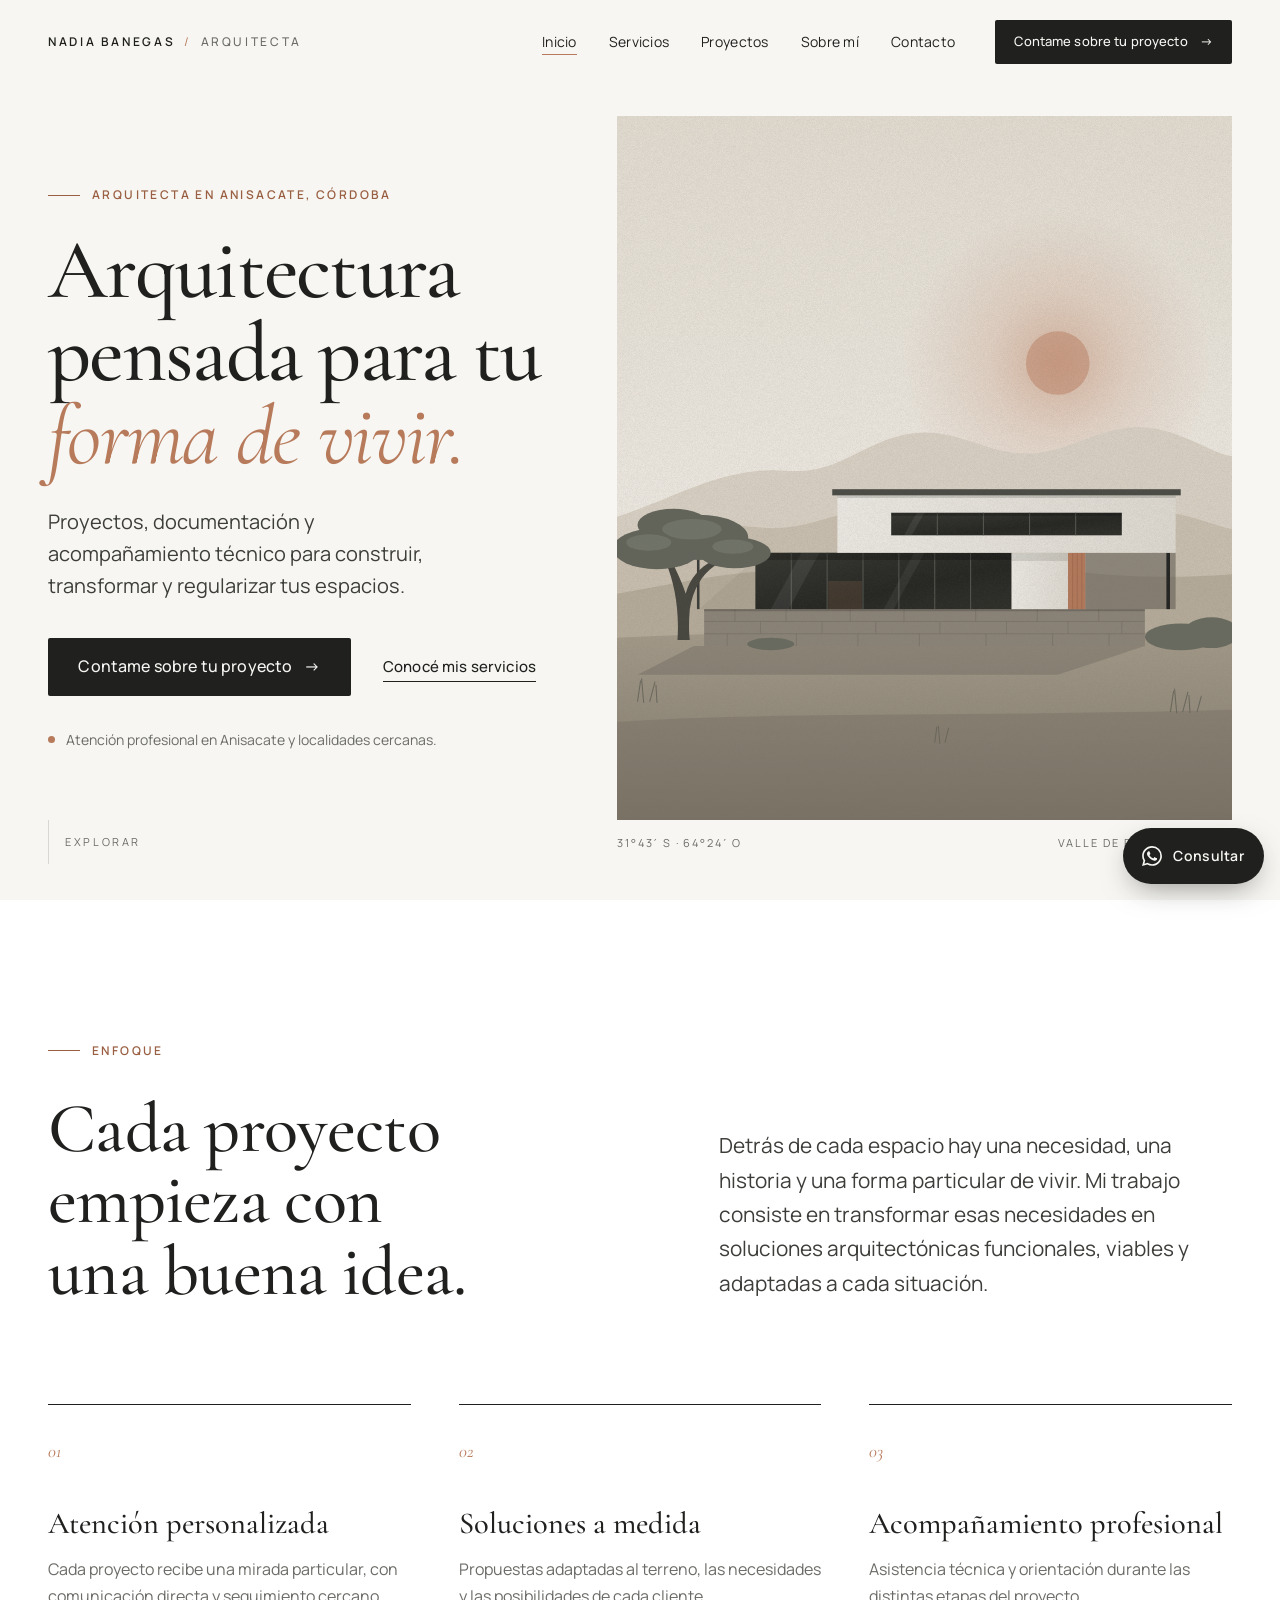
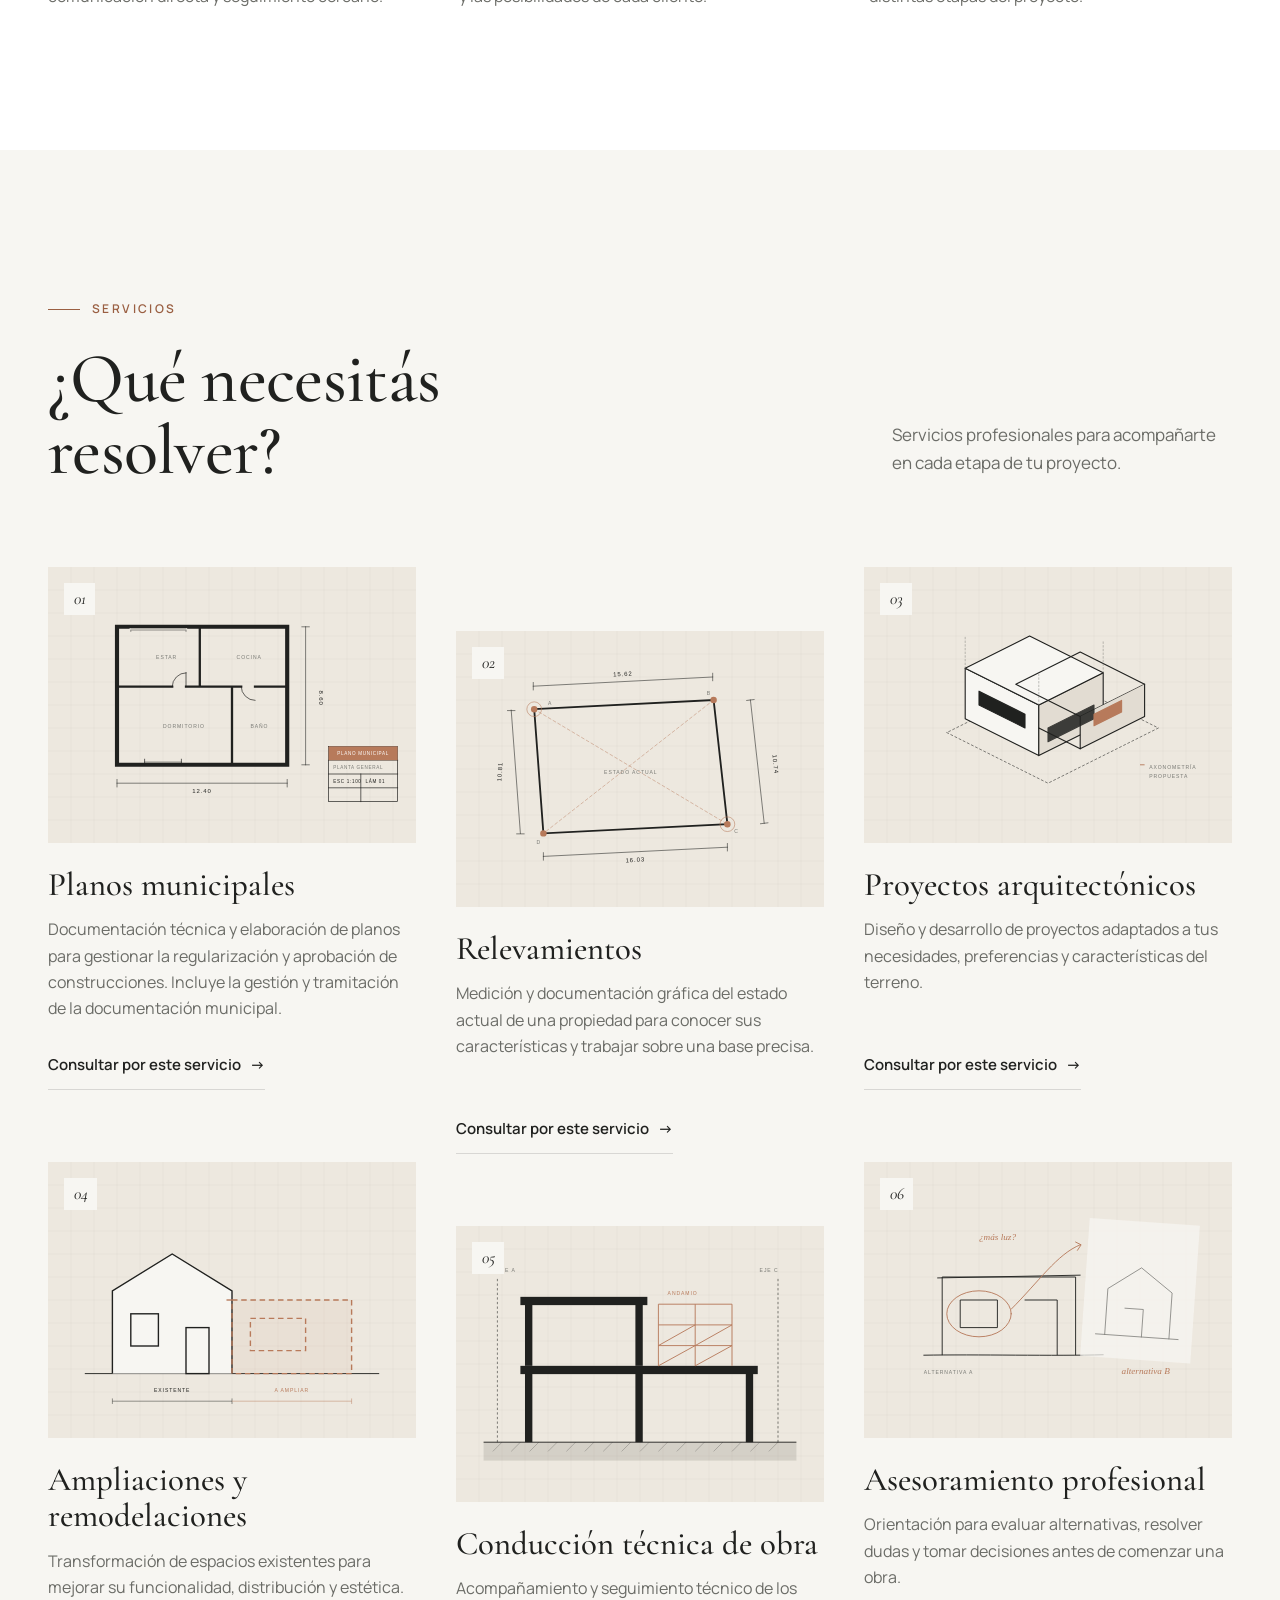
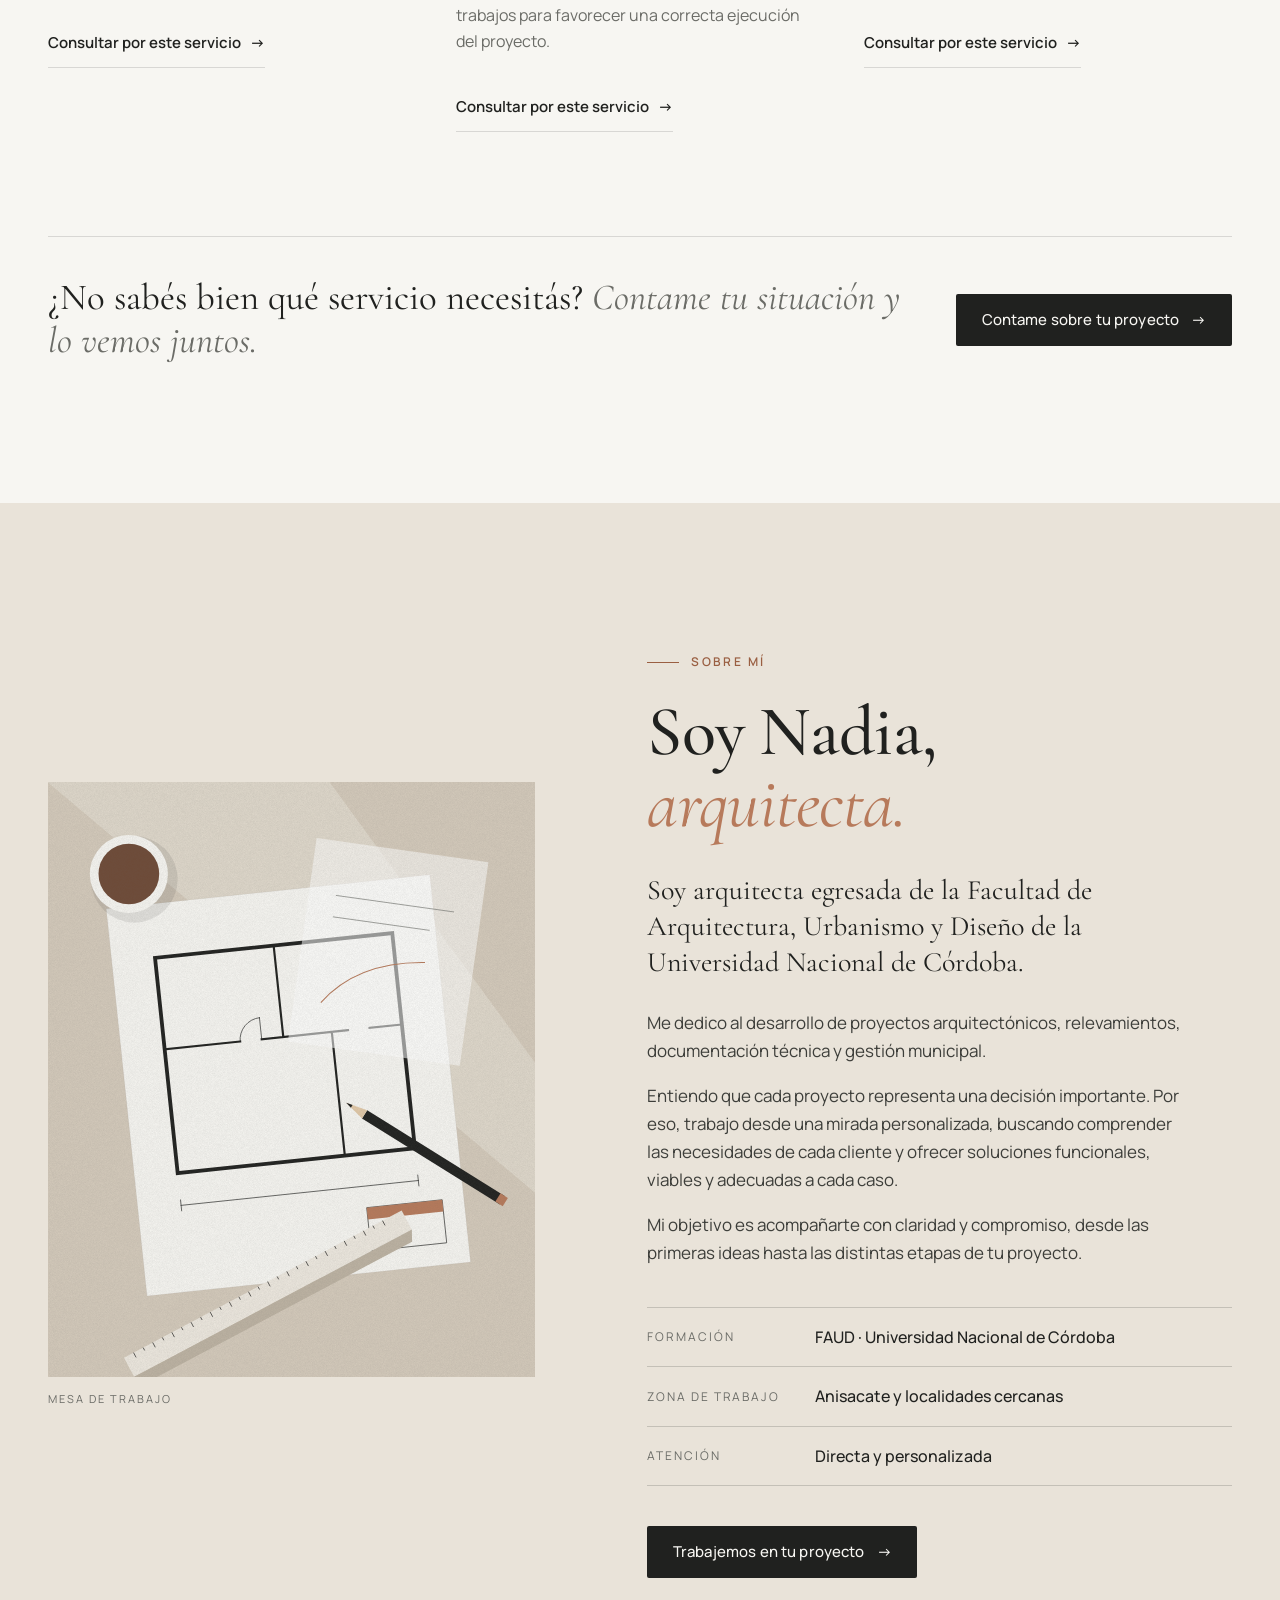
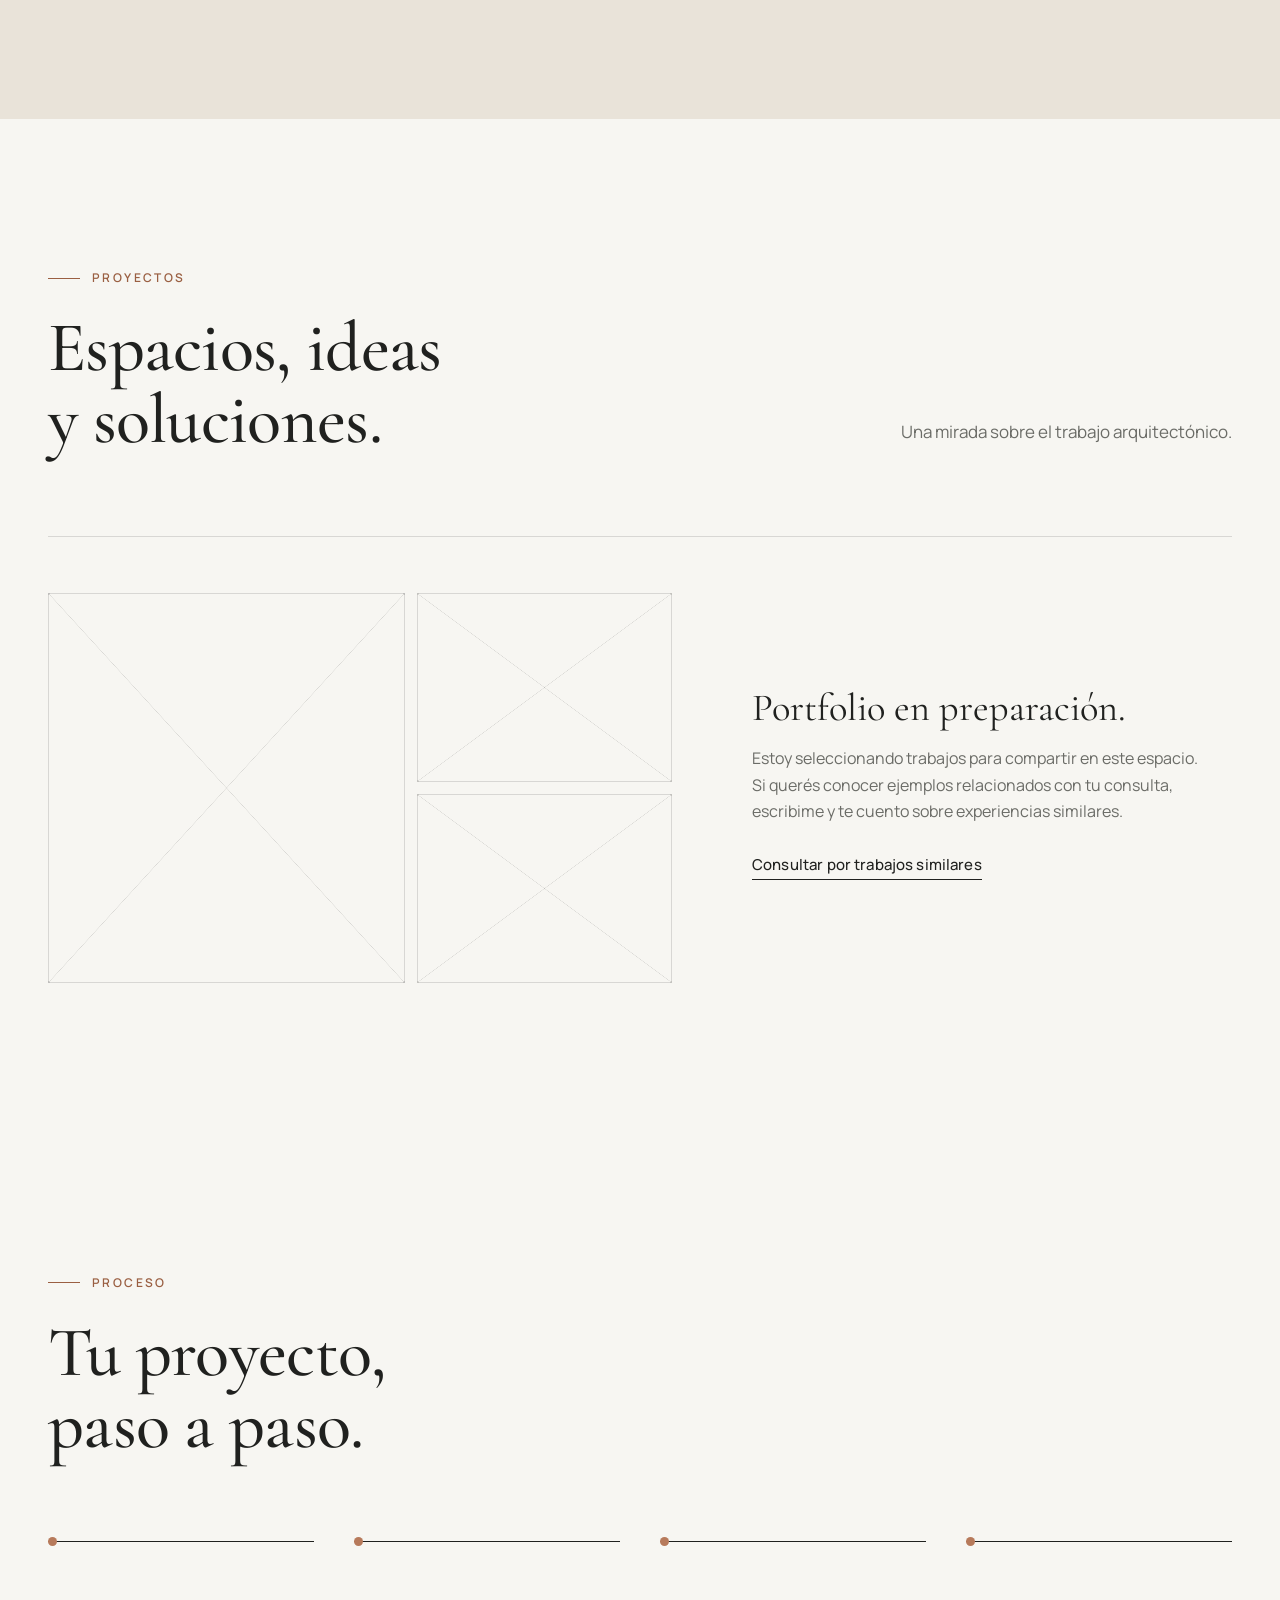
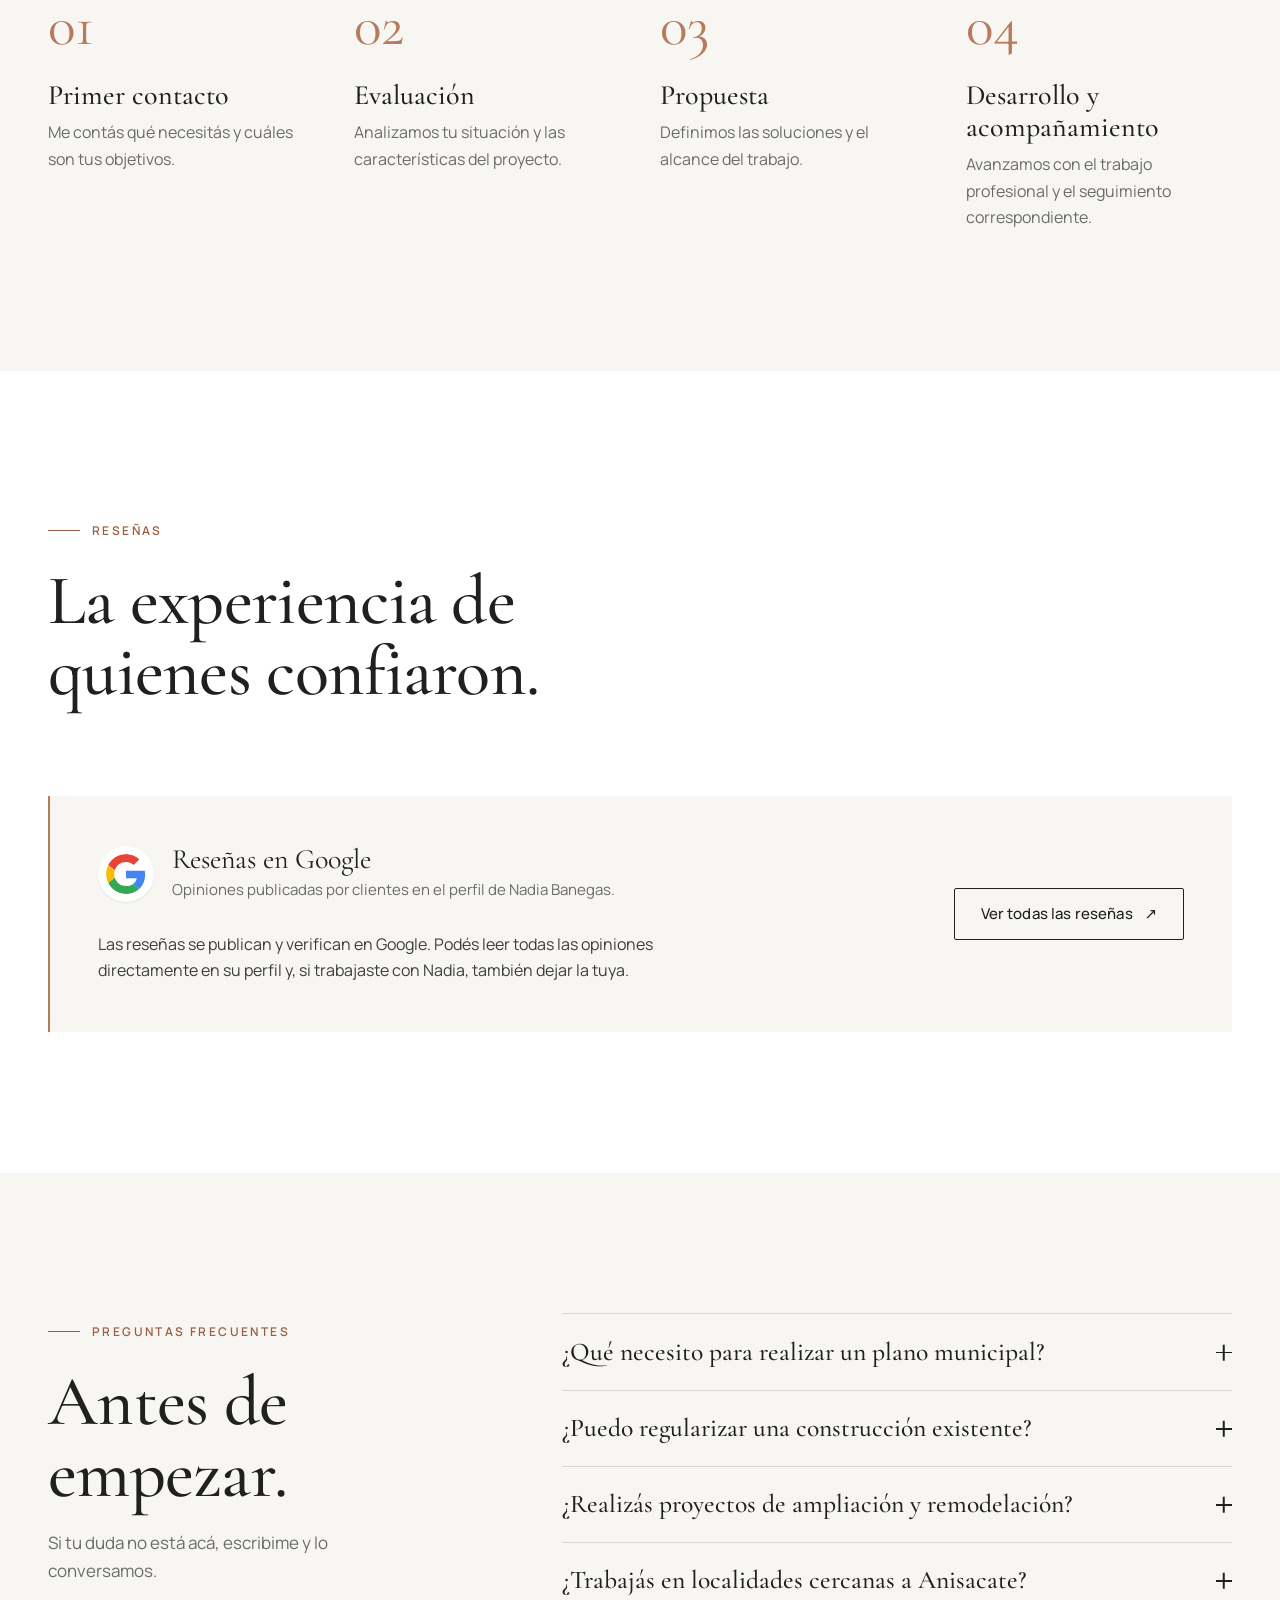
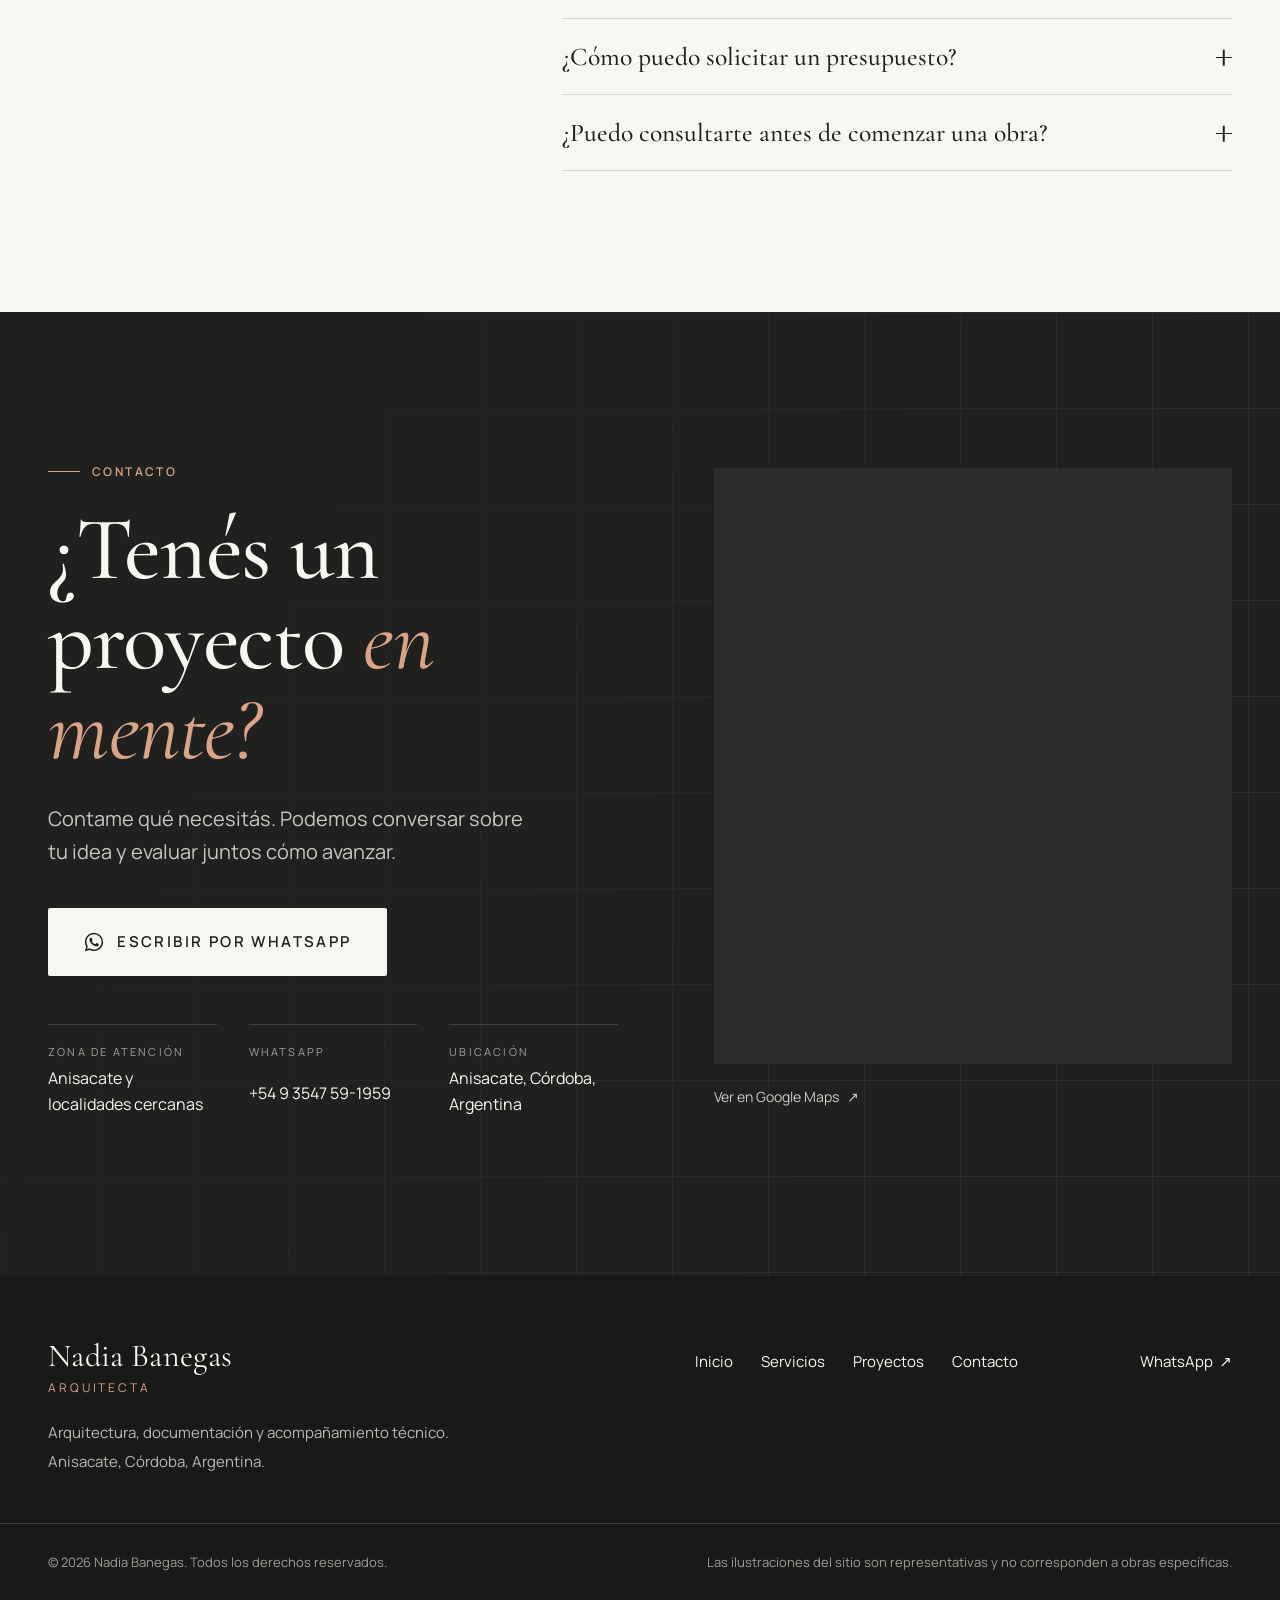
==== index.html @ d863feaf "Crear sitio web profesional de Nadia Banegas, arquitecta Sitio estático mobile first con identidad e" ====
<!doctype html>
<html lang="es-AR">
<head>
  <meta charset="utf-8">
  <meta name="viewport" content="width=device-width, initial-scale=1, viewport-fit=cover">
  <title>Nadia Banegas | Arquitecta en Anisacate, Córdoba</title>
  <meta name="description" content="Servicios de arquitectura en Anisacate y alrededores. Planos municipales, proyectos, relevamientos, ampliaciones y asesoramiento profesional.">
  <link rel="canonical" href="https://nadiabanegas.com.ar/">
  <meta name="robots" content="index, follow, max-image-preview:large">
  <meta name="author" content="Nadia Banegas">
  <meta name="theme-color" content="#F7F6F2">
  <meta name="geo.region" content="AR-X">
  <meta name="geo.placename" content="Anisacate, Córdoba, Argentina">

  <!-- Open Graph -->
  <meta property="og:type" content="website">
  <meta property="og:locale" content="es_AR">
  <meta property="og:site_name" content="Nadia Banegas | Arquitecta">
  <meta property="og:title" content="Nadia Banegas | Arquitecta en Anisacate, Córdoba">
  <meta property="og:description" content="Planos municipales, relevamientos, proyectos, ampliaciones, conducción técnica y asesoramiento profesional en Anisacate y localidades cercanas.">
  <meta property="og:url" content="https://nadiabanegas.com.ar/">
  <meta property="og:image" content="https://nadiabanegas.com.ar/assets/img/og-image.jpg">
  <meta property="og:image:width" content="1200">
  <meta property="og:image:height" content="630">
  <meta property="og:image:alt" content="Nadia Banegas, arquitecta en Anisacate, Córdoba">
  <meta name="twitter:card" content="summary_large_image">
  <meta name="twitter:title" content="Nadia Banegas | Arquitecta en Anisacate, Córdoba">
  <meta name="twitter:description" content="Servicios de arquitectura en Anisacate y alrededores.">
  <meta name="twitter:image" content="https://nadiabanegas.com.ar/assets/img/og-image.jpg">

  <link rel="icon" href="assets/img/favicon.svg" type="image/svg+xml">
  <link rel="icon" href="assets/img/favicon-32.png" sizes="32x32" type="image/png">
  <link rel="apple-touch-icon" href="assets/img/apple-touch-icon.png">
  <link rel="manifest" href="site.webmanifest">

  <link rel="preconnect" href="https://fonts.googleapis.com">
  <link rel="preconnect" href="https://fonts.gstatic.com" crossorigin>
  <link rel="stylesheet" href="https://fonts.googleapis.com/css2?family=Cormorant+Garamond:ital,wght@0,400;0,500;0,600;1,400;1,500&family=Manrope:wght@400;500;600&display=swap">
  <link rel="preload" href="assets/img/hero-vivienda.svg" as="image" type="image/svg+xml">
  <link rel="stylesheet" href="css/styles.css">
  <script>document.documentElement.classList.add('js')</script>

  <script type="application/ld+json">
  {
    "@context": "https://schema.org",
    "@graph": [
      {
        "@type": ["ProfessionalService", "LocalBusiness"],
        "@id": "https://nadiabanegas.com.ar/#estudio",
        "name": "Nadia Banegas | Arquitecta",
        "description": "Servicios de arquitectura en Anisacate y localidades cercanas: planos municipales, relevamientos, proyectos arquitectónicos, ampliaciones y remodelaciones, conducción técnica de obra y asesoramiento profesional.",
        "url": "https://nadiabanegas.com.ar/",
        "image": "https://nadiabanegas.com.ar/assets/img/og-image.jpg",
        "telephone": "+5493547591959",
        "hasMap": "https://www.google.com/maps/place/Nadia+Banegas/data=!4m2!3m1!1s0x0:0x12adc37940f0b6f9",
        "address": {
          "@type": "PostalAddress",
          "addressLocality": "Anisacate",
          "addressRegion": "Córdoba",
          "addressCountry": "AR"
        },
        "areaServed": [
          { "@type": "City", "name": "Anisacate" },
          { "@type": "AdministrativeArea", "name": "Localidades cercanas a Anisacate, Córdoba" }
        ],
        "founder": { "@id": "https://nadiabanegas.com.ar/#nadia" },
        "knowsLanguage": "es",
        "hasOfferCatalog": {
          "@type": "OfferCatalog",
          "name": "Servicios de arquitectura",
          "itemListElement": [
            { "@type": "Offer", "itemOffered": { "@type": "Service", "name": "Planos municipales" } },
            { "@type": "Offer", "itemOffered": { "@type": "Service", "name": "Relevamientos" } },
            { "@type": "Offer", "itemOffered": { "@type": "Service", "name": "Proyectos arquitectónicos" } },
            { "@type": "Offer", "itemOffered": { "@type": "Service", "name": "Ampliaciones y remodelaciones" } },
            { "@type": "Offer", "itemOffered": { "@type": "Service", "name": "Conducción técnica de obra" } },
            { "@type": "Offer", "itemOffered": { "@type": "Service", "name": "Asesoramiento profesional" } },
            { "@type": "Offer", "itemOffered": { "@type": "Service", "name": "Gestión y tramitación de documentación municipal" } }
          ]
        }
      },
      {
        "@type": "Person",
        "@id": "https://nadiabanegas.com.ar/#nadia",
        "name": "Nadia Banegas",
        "jobTitle": "Arquitecta",
        "alumniOf": {
          "@type": "CollegeOrUniversity",
          "name": "Facultad de Arquitectura, Urbanismo y Diseño, Universidad Nacional de Córdoba"
        },
        "workLocation": { "@type": "Place", "name": "Anisacate, Córdoba, Argentina" }
      },
      {
        "@type": "WebSite",
        "@id": "https://nadiabanegas.com.ar/#web",
        "url": "https://nadiabanegas.com.ar/",
        "name": "Nadia Banegas | Arquitecta",
        "inLanguage": "es-AR"
      }
    ]
  }
  </script>
</head>
<body>
  <a class="skip-link" href="#contenido">Saltar al contenido</a>

  <!-- ============ NAVEGACIÓN ============ -->
  <header class="site-header" data-header>
    <div class="container header-inner">
      <a class="brand" href="#inicio" aria-label="Nadia Banegas, arquitecta — ir al inicio">
        <span class="brand-name">Nadia Banegas</span>
        <span class="brand-sep" aria-hidden="true">/</span>
        <span class="brand-role">Arquitecta</span>
      </a>

      <nav class="nav" aria-label="Navegación principal">
        <button class="nav-toggle" type="button" aria-expanded="false" aria-controls="menu" data-nav-toggle>
          <span class="sr-only">Abrir menú</span>
          <span class="nav-toggle-bar" aria-hidden="true"></span>
          <span class="nav-toggle-bar" aria-hidden="true"></span>
        </button>
        <div class="nav-panel" id="menu" data-nav-panel>
          <ul class="nav-list">
            <li><a href="#inicio" data-nav-link>Inicio</a></li>
            <li><a href="#servicios" data-nav-link>Servicios</a></li>
            <li><a href="#proyectos" data-nav-link>Proyectos</a></li>
            <li><a href="#sobre-mi" data-nav-link>Sobre mí</a></li>
            <li><a href="#contacto" data-nav-link>Contacto</a></li>
          </ul>
          <a class="btn btn-dark nav-cta" href="https://wa.me/5493547591959" data-wa target="_blank" rel="noopener">
            Contame sobre tu proyecto <span aria-hidden="true">→</span>
          </a>
          <p class="nav-panel-foot">Anisacate, Córdoba, Argentina</p>
        </div>
      </nav>
    </div>
  </header>

  <main id="contenido">

    <!-- ============ 1 · HERO ============ -->
    <section class="hero" id="inicio" aria-labelledby="hero-title">
      <div class="container hero-grid">
        <div class="hero-copy">
          <p class="eyebrow reveal">Arquitecta en Anisacate, Córdoba</p>
          <h1 class="hero-title reveal" id="hero-title">
            Arquitectura pensada para tu <em>forma de vivir.</em>
          </h1>
          <p class="hero-lead reveal">
            Proyectos, documentación y acompañamiento técnico para construir, transformar y regularizar tus espacios.
          </p>
          <div class="hero-actions reveal">
            <a class="btn btn-dark btn-lg" href="https://wa.me/5493547591959" data-wa target="_blank" rel="noopener">
              Contame sobre tu proyecto <span class="btn-arrow" aria-hidden="true">→</span>
            </a>
            <a class="btn btn-link" href="#servicios">Conocé mis servicios</a>
          </div>
          <p class="hero-note reveal">
            <span class="dot" aria-hidden="true"></span>
            Atención profesional en Anisacate y localidades cercanas.
          </p>
        </div>

        <figure class="hero-media">
          <div class="hero-image">
            <img src="assets/img/hero-vivienda.svg" alt="Ilustración de una vivienda contemporánea integrada al paisaje serrano de Córdoba al atardecer" width="1200" height="1500" fetchpriority="high">
          </div>
          <figcaption class="hero-caption">
            <span>31°43′ S · 64°24′ O</span>
            <span>Valle de Paravachasca</span>
          </figcaption>
        </figure>
      </div>

      <a class="scroll-cue" href="#propuesta" aria-label="Explorar la página">
        <span class="scroll-cue-line" aria-hidden="true"></span>
        <span class="scroll-cue-text">Explorar</span>
      </a>
    </section>

    <!-- ============ 2 · PROPUESTA DE VALOR ============ -->
    <section class="section value" id="propuesta" aria-labelledby="value-title">
      <div class="container">
        <div class="value-head">
          <p class="eyebrow reveal">Enfoque</p>
          <h2 class="section-title reveal" id="value-title">Cada proyecto empieza con una buena idea.</h2>
          <p class="value-text reveal">
            Detrás de cada espacio hay una necesidad, una historia y una forma particular de vivir. Mi trabajo consiste en transformar esas necesidades en soluciones arquitectónicas funcionales, viables y adaptadas a cada situación.
          </p>
        </div>

        <ol class="pillars">
          <li class="pillar reveal">
            <span class="pillar-num">01</span>
            <h3 class="pillar-title">Atención personalizada</h3>
            <p>Cada proyecto recibe una mirada particular, con comunicación directa y seguimiento cercano.</p>
          </li>
          <li class="pillar reveal">
            <span class="pillar-num">02</span>
            <h3 class="pillar-title">Soluciones a medida</h3>
            <p>Propuestas adaptadas al terreno, las necesidades y las posibilidades de cada cliente.</p>
          </li>
          <li class="pillar reveal">
            <span class="pillar-num">03</span>
            <h3 class="pillar-title">Acompañamiento profesional</h3>
            <p>Asistencia técnica y orientación durante las distintas etapas del proyecto.</p>
          </li>
        </ol>
      </div>
    </section>

    <!-- ============ 3 · SERVICIOS ============ -->
    <section class="section services" id="servicios" aria-labelledby="services-title">
      <div class="container">
        <div class="section-head split">
          <div>
            <p class="eyebrow reveal">Servicios</p>
            <h2 class="section-title reveal" id="services-title">¿Qué necesitás resolver?</h2>
          </div>
          <p class="section-sub reveal">Servicios profesionales para acompañarte en cada etapa de tu proyecto.</p>
        </div>

        <ul class="service-grid">
          <li class="service-card reveal">
            <div class="service-media">
              <img src="assets/img/servicio-planos.svg" alt="" width="800" height="600" loading="lazy" decoding="async">
              <span class="service-num">01</span>
            </div>
            <div class="service-body">
              <h3 class="service-title">Planos municipales</h3>
              <p>Documentación técnica y elaboración de planos para gestionar la regularización y aprobación de construcciones. Incluye la gestión y tramitación de la documentación municipal.</p>
              <a class="service-cta" href="https://wa.me/5493547591959" data-wa data-service="Planos municipales" target="_blank" rel="noopener">
                Consultar por este servicio <span aria-hidden="true">→</span>
              </a>
            </div>
          </li>
          <li class="service-card reveal">
            <div class="service-media">
              <img src="assets/img/servicio-relevamientos.svg" alt="" width="800" height="600" loading="lazy" decoding="async">
              <span class="service-num">02</span>
            </div>
            <div class="service-body">
              <h3 class="service-title">Relevamientos</h3>
              <p>Medición y documentación gráfica del estado actual de una propiedad para conocer sus características y trabajar sobre una base precisa.</p>
              <a class="service-cta" href="https://wa.me/5493547591959" data-wa data-service="Relevamientos" target="_blank" rel="noopener">
                Consultar por este servicio <span aria-hidden="true">→</span>
              </a>
            </div>
          </li>
          <li class="service-card reveal">
            <div class="service-media">
              <img src="assets/img/servicio-proyectos.svg" alt="" width="800" height="600" loading="lazy" decoding="async">
              <span class="service-num">03</span>
            </div>
            <div class="service-body">
              <h3 class="service-title">Proyectos arquitectónicos</h3>
              <p>Diseño y desarrollo de proyectos adaptados a tus necesidades, preferencias y características del terreno.</p>
              <a class="service-cta" href="https://wa.me/5493547591959" data-wa data-service="Proyectos arquitectónicos" target="_blank" rel="noopener">
                Consultar por este servicio <span aria-hidden="true">→</span>
              </a>
            </div>
          </li>
          <li class="service-card reveal">
            <div class="service-media">
              <img src="assets/img/servicio-ampliaciones.svg" alt="" width="800" height="600" loading="lazy" decoding="async">
              <span class="service-num">04</span>
            </div>
            <div class="service-body">
              <h3 class="service-title">Ampliaciones y remodelaciones</h3>
              <p>Transformación de espacios existentes para mejorar su funcionalidad, distribución y estética.</p>
              <a class="service-cta" href="https://wa.me/5493547591959" data-wa data-service="Ampliaciones y remodelaciones" target="_blank" rel="noopener">
                Consultar por este servicio <span aria-hidden="true">→</span>
              </a>
            </div>
          </li>
          <li class="service-card reveal">
            <div class="service-media">
              <img src="assets/img/servicio-obra.svg" alt="" width="800" height="600" loading="lazy" decoding="async">
              <span class="service-num">05</span>
            </div>
            <div class="service-body">
              <h3 class="service-title">Conducción técnica de obra</h3>
              <p>Acompañamiento y seguimiento técnico de los trabajos para favorecer una correcta ejecución del proyecto.</p>
              <a class="service-cta" href="https://wa.me/5493547591959" data-wa data-service="Conducción técnica de obra" target="_blank" rel="noopener">
                Consultar por este servicio <span aria-hidden="true">→</span>
              </a>
            </div>
          </li>
          <li class="service-card reveal">
            <div class="service-media">
              <img src="assets/img/servicio-asesoramiento.svg" alt="" width="800" height="600" loading="lazy" decoding="async">
              <span class="service-num">06</span>
            </div>
            <div class="service-body">
              <h3 class="service-title">Asesoramiento profesional</h3>
              <p>Orientación para evaluar alternativas, resolver dudas y tomar decisiones antes de comenzar una obra.</p>
              <a class="service-cta" href="https://wa.me/5493547591959" data-wa data-service="Asesoramiento profesional" target="_blank" rel="noopener">
                Consultar por este servicio <span aria-hidden="true">→</span>
              </a>
            </div>
          </li>
        </ul>

        <div class="inline-cta reveal">
          <p class="inline-cta-text">¿No sabés bien qué servicio necesitás? <span>Contame tu situación y lo vemos juntos.</span></p>
          <a class="btn btn-dark" href="https://wa.me/5493547591959" data-wa target="_blank" rel="noopener">
            Contame sobre tu proyecto <span class="btn-arrow" aria-hidden="true">→</span>
          </a>
        </div>
      </div>
    </section>

    <!-- ============ 4 · SOBRE NADIA ============ -->
    <section class="section about" id="sobre-mi" aria-labelledby="about-title">
      <div class="container about-grid">
        <figure class="about-media reveal">
          <!-- Reemplazar por una fotografía profesional de Nadia (ver README). -->
          <img src="assets/img/estudio-mesa.svg" alt="Ilustración de una mesa de trabajo de arquitectura con planos, escalímetro y lápiz" width="900" height="1100" loading="lazy" decoding="async">
          <figcaption class="about-caption">Mesa de trabajo</figcaption>
        </figure>

        <div class="about-copy">
          <p class="eyebrow reveal">Sobre mí</p>
          <h2 class="section-title reveal" id="about-title">Soy Nadia, <em>arquitecta.</em></h2>
          <div class="about-text reveal">
            <p>Soy arquitecta egresada de la Facultad de Arquitectura, Urbanismo y Diseño de la Universidad Nacional de Córdoba.</p>
            <p>Me dedico al desarrollo de proyectos arquitectónicos, relevamientos, documentación técnica y gestión municipal.</p>
            <p>Entiendo que cada proyecto representa una decisión importante. Por eso, trabajo desde una mirada personalizada, buscando comprender las necesidades de cada cliente y ofrecer soluciones funcionales, viables y adecuadas a cada caso.</p>
            <p>Mi objetivo es acompañarte con claridad y compromiso, desde las primeras ideas hasta las distintas etapas de tu proyecto.</p>
          </div>

          <dl class="facts reveal">
            <div><dt>Formación</dt><dd>FAUD · Universidad Nacional de Córdoba</dd></div>
            <div><dt>Zona de trabajo</dt><dd>Anisacate y localidades cercanas</dd></div>
            <div><dt>Atención</dt><dd>Directa y personalizada</dd></div>
          </dl>

          <a class="btn btn-dark reveal" href="https://wa.me/5493547591959" data-wa data-msg="Hola Nadia, estuve viendo tu página web y me gustaría que trabajemos en mi proyecto." target="_blank" rel="noopener">
            Trabajemos en tu proyecto <span class="btn-arrow" aria-hidden="true">→</span>
          </a>
        </div>
      </div>
    </section>

    <!-- ============ 5 · PROYECTOS ============ -->
    <section class="section projects" id="proyectos" aria-labelledby="projects-title">
      <div class="container">
        <div class="section-head split">
          <div>
            <p class="eyebrow reveal">Proyectos</p>
            <h2 class="section-title reveal" id="projects-title">Espacios, ideas y soluciones.</h2>
          </div>
          <p class="section-sub reveal">Una mirada sobre el trabajo arquitectónico.</p>
        </div>

        <!-- Los proyectos se cargan desde js/content.js (solo material real de Nadia). -->
        <div class="project-gallery" data-projects hidden></div>

        <div class="projects-empty reveal" data-projects-empty>
          <div class="projects-empty-frames" aria-hidden="true">
            <span></span><span></span><span></span>
          </div>
          <div class="projects-empty-copy">
            <p class="projects-empty-title">Portfolio en preparación.</p>
            <p>Estoy seleccionando trabajos para compartir en este espacio. Si querés conocer ejemplos relacionados con tu consulta, escribime y te cuento sobre experiencias similares.</p>
            <a class="btn btn-link" href="https://wa.me/5493547591959" data-wa data-msg="Hola Nadia, estuve viendo tu página web y me gustaría conocer ejemplos de trabajos similares a mi proyecto." target="_blank" rel="noopener">Consultar por trabajos similares</a>
          </div>
        </div>
      </div>
    </section>

    <!-- ============ 6 · PROCESO ============ -->
    <section class="section process" id="proceso" aria-labelledby="process-title">
      <div class="container">
        <div class="section-head">
          <p class="eyebrow reveal">Proceso</p>
          <h2 class="section-title reveal" id="process-title">Tu proyecto, paso a paso.</h2>
        </div>
        <ol class="steps">
          <li class="step reveal">
            <span class="step-num">01</span>
            <h3 class="step-title">Primer contacto</h3>
            <p>Me contás qué necesitás y cuáles son tus objetivos.</p>
          </li>
          <li class="step reveal">
            <span class="step-num">02</span>
            <h3 class="step-title">Evaluación</h3>
            <p>Analizamos tu situación y las características del proyecto.</p>
          </li>
          <li class="step reveal">
            <span class="step-num">03</span>
            <h3 class="step-title">Propuesta</h3>
            <p>Definimos las soluciones y el alcance del trabajo.</p>
          </li>
          <li class="step reveal">
            <span class="step-num">04</span>
            <h3 class="step-title">Desarrollo y acompañamiento</h3>
            <p>Avanzamos con el trabajo profesional y el seguimiento correspondiente.</p>
          </li>
        </ol>
      </div>
    </section>

    <!-- ============ 7 · RESEÑAS ============ -->
    <section class="section reviews" id="resenas" aria-labelledby="reviews-title">
      <div class="container">
        <div class="section-head split">
          <div>
            <p class="eyebrow reveal">Reseñas</p>
            <h2 class="section-title reveal" id="reviews-title">La experiencia de quienes confiaron.</h2>
          </div>
        </div>

        <!-- Reseñas reales de Google: se cargan desde js/content.js -->
        <ul class="review-list" data-reviews hidden></ul>

        <div class="google-card reveal">
          <div class="google-card-brand">
            <svg class="google-g" viewBox="0 0 48 48" aria-hidden="true" focusable="false">
              <path fill="#EA4335" d="M24 9.5c3.54 0 6.71 1.22 9.21 3.6l6.85-6.85C35.9 2.38 30.47 0 24 0 14.62 0 6.51 5.38 2.56 13.22l7.98 6.19C12.43 13.72 17.74 9.5 24 9.5z"/>
              <path fill="#4285F4" d="M46.98 24.55c0-1.57-.15-3.09-.38-4.55H24v9.02h12.94c-.58 2.96-2.26 5.48-4.78 7.18l7.73 6c4.51-4.18 7.09-10.36 7.09-17.65z"/>
              <path fill="#FBBC05" d="M10.53 28.59c-.48-1.45-.76-2.99-.76-4.59s.27-3.14.76-4.59l-7.98-6.19C.92 16.46 0 20.12 0 24c0 3.88.92 7.54 2.56 10.78l7.97-6.19z"/>
              <path fill="#34A853" d="M24 48c6.48 0 11.93-2.13 15.89-5.81l-7.73-6c-2.15 1.45-4.92 2.3-8.16 2.3-6.26 0-11.57-4.22-13.47-9.91l-7.98 6.19C6.51 42.62 14.62 48 24 48z"/>
            </svg>
            <div>
              <p class="google-card-title">Reseñas en Google</p>
              <p class="google-card-sub">Opiniones publicadas por clientes en el perfil de Nadia Banegas.</p>
            </div>
          </div>
          <p class="google-card-text">
            Las reseñas se publican y verifican en Google. Podés leer todas las opiniones directamente en su perfil y, si trabajaste con Nadia, también dejar la tuya.
          </p>
          <a class="btn btn-outline" href="https://www.google.com/maps/place/Nadia+Banegas/data=!4m2!3m1!1s0x0:0x12adc37940f0b6f9" target="_blank" rel="noopener">
            Ver todas las reseñas <span class="btn-arrow" aria-hidden="true">↗</span>
          </a>
        </div>
      </div>
    </section>

    <!-- ============ 8 · PREGUNTAS FRECUENTES ============ -->
    <section class="section faq" id="preguntas" aria-labelledby="faq-title">
      <div class="container faq-grid">
        <div class="faq-head">
          <p class="eyebrow reveal">Preguntas frecuentes</p>
          <h2 class="section-title reveal" id="faq-title">Antes de empezar.</h2>
          <p class="section-sub reveal">Si tu duda no está acá, escribime y lo conversamos.</p>
        </div>

        <div class="accordion reveal" data-accordion>
          <div class="acc-item">
            <h3 class="acc-heading">
              <button class="acc-trigger" type="button" aria-expanded="false" aria-controls="faq-1" id="faq-1-btn">
                ¿Qué necesito para realizar un plano municipal?
                <span class="acc-icon" aria-hidden="true"></span>
              </button>
            </h3>
            <div class="acc-panel" id="faq-1" role="region" aria-labelledby="faq-1-btn" hidden>
              <div class="acc-panel-inner">
                <p>Depende del tipo de trámite y de los requisitos de cada municipio. En general, se parte de la documentación de la propiedad (por ejemplo, escritura o boleto de compraventa y datos catastrales) y de un relevamiento o proyecto de lo que está construido o se va a construir. En una primera consulta reviso tu caso y te indico qué documentación conviene reunir.</p>
              </div>
            </div>
          </div>

          <div class="acc-item">
            <h3 class="acc-heading">
              <button class="acc-trigger" type="button" aria-expanded="false" aria-controls="faq-2" id="faq-2-btn">
                ¿Puedo regularizar una construcción existente?
                <span class="acc-icon" aria-hidden="true"></span>
              </button>
            </h3>
            <div class="acc-panel" id="faq-2" role="region" aria-labelledby="faq-2-btn" hidden>
              <div class="acc-panel-inner">
                <p>En muchos casos es posible iniciar un trámite de regularización. La viabilidad depende de las características de la construcción y de la normativa vigente en cada localidad, por eso se analiza caso por caso. El primer paso suele ser un relevamiento del estado actual para conocer la situación con precisión y definir cómo avanzar. La aprobación final depende siempre del organismo correspondiente.</p>
              </div>
            </div>
          </div>

          <div class="acc-item">
            <h3 class="acc-heading">
              <button class="acc-trigger" type="button" aria-expanded="false" aria-controls="faq-3" id="faq-3-btn">
                ¿Realizás proyectos de ampliación y remodelación?
                <span class="acc-icon" aria-hidden="true"></span>
              </button>
            </h3>
            <div class="acc-panel" id="faq-3" role="region" aria-labelledby="faq-3-btn" hidden>
              <div class="acc-panel-inner">
                <p>Sí. Trabajo sobre espacios existentes para mejorar su funcionalidad, su distribución y su estética. Partimos de lo que ya está construido, evaluamos las posibilidades y desarrollamos una propuesta adaptada a tus necesidades, junto con la documentación que el trabajo requiera.</p>
              </div>
            </div>
          </div>

          <div class="acc-item">
            <h3 class="acc-heading">
              <button class="acc-trigger" type="button" aria-expanded="false" aria-controls="faq-4" id="faq-4-btn">
                ¿Trabajás en localidades cercanas a Anisacate?
                <span class="acc-icon" aria-hidden="true"></span>
              </button>
            </h3>
            <div class="acc-panel" id="faq-4" role="region" aria-labelledby="faq-4-btn" hidden>
              <div class="acc-panel-inner">
                <p>Sí. Atiendo en Anisacate y en localidades cercanas. Si tu propiedad está en Alta Gracia o en otra localidad de la zona, escribime con la ubicación y conversamos sobre la posibilidad de acompañarte.</p>
              </div>
            </div>
          </div>

          <div class="acc-item">
            <h3 class="acc-heading">
              <button class="acc-trigger" type="button" aria-expanded="false" aria-controls="faq-5" id="faq-5-btn">
                ¿Cómo puedo solicitar un presupuesto?
                <span class="acc-icon" aria-hidden="true"></span>
              </button>
            </h3>
            <div class="acc-panel" id="faq-5" role="region" aria-labelledby="faq-5-btn" hidden>
              <div class="acc-panel-inner">
                <p>Escribime por WhatsApp y contame qué necesitás, dónde está la propiedad y, si los tenés, compartime fotos o documentación. Con esa información puedo orientarte y, si hace falta, coordinamos una visita para conocer el lugar y preparar una propuesta con el alcance del trabajo y los honorarios.</p>
                <p><a class="acc-link" href="https://wa.me/5493547591959" data-wa data-msg="Hola Nadia, estuve viendo tu página web y quisiera solicitar un presupuesto para un proyecto." target="_blank" rel="noopener">Solicitar presupuesto por WhatsApp →</a></p>
              </div>
            </div>
          </div>

          <div class="acc-item">
            <h3 class="acc-heading">
              <button class="acc-trigger" type="button" aria-expanded="false" aria-controls="faq-6" id="faq-6-btn">
                ¿Puedo consultarte antes de comenzar una obra?
                <span class="acc-icon" aria-hidden="true"></span>
              </button>
            </h3>
            <div class="acc-panel" id="faq-6" role="region" aria-labelledby="faq-6-btn" hidden>
              <div class="acc-panel-inner">
                <p>Sí, y es lo más recomendable. Consultar antes de empezar permite evaluar alternativas, anticipar requisitos técnicos y municipales y tomar decisiones con más información. El asesoramiento profesional está pensado justamente para esa etapa.</p>
              </div>
            </div>
          </div>
        </div>
      </div>
    </section>

    <!-- ============ 9 · CONTACTO ============ -->
    <section class="contact" id="contacto" aria-labelledby="contact-title">
      <div class="container contact-grid">
        <div class="contact-copy">
          <p class="eyebrow eyebrow-light reveal">Contacto</p>
          <h2 class="contact-title reveal" id="contact-title">¿Tenés un proyecto <em>en mente?</em></h2>
          <p class="contact-text reveal">Contame qué necesitás. Podemos conversar sobre tu idea y evaluar juntos cómo avanzar.</p>

          <a class="btn btn-light btn-xl reveal" href="https://wa.me/5493547591959" data-wa target="_blank" rel="noopener">
            <svg class="wa-icon" viewBox="0 0 24 24" aria-hidden="true" focusable="false"><path fill="currentColor" d="M12.04 2C6.58 2 2.13 6.45 2.13 11.91c0 1.75.46 3.45 1.32 4.95L2.05 22l5.25-1.38a9.9 9.9 0 0 0 4.74 1.21h.01c5.46 0 9.91-4.45 9.91-9.91A9.85 9.85 0 0 0 12.04 2Zm0 18.15h-.01a8.2 8.2 0 0 1-4.19-1.15l-.3-.18-3.12.82.83-3.04-.2-.31a8.21 8.21 0 0 1-1.26-4.38c0-4.54 3.7-8.23 8.25-8.23a8.2 8.2 0 0 1 8.23 8.24c0 4.54-3.7 8.23-8.23 8.23Zm4.52-6.16c-.25-.12-1.47-.72-1.69-.81-.23-.08-.39-.12-.56.12-.17.25-.64.81-.78.97-.14.17-.29.19-.54.06a6.76 6.76 0 0 1-3.37-2.94c-.25-.44.25-.41.72-1.36.08-.17.04-.31-.02-.43-.06-.12-.56-1.34-.76-1.84-.2-.48-.41-.42-.56-.42h-.48a.92.92 0 0 0-.66.31c-.23.25-.87.85-.87 2.07s.89 2.4 1.01 2.56c.12.17 1.75 2.67 4.24 3.74 1.58.68 2.2.74 2.99.62.48-.07 1.47-.6 1.68-1.18.21-.58.21-1.08.14-1.18-.06-.11-.22-.17-.47-.29Z"/></svg>
            Escribir por WhatsApp
          </a>

          <ul class="contact-list reveal">
            <li>
              <span class="contact-label">Zona de atención</span>
              <span>Anisacate y localidades cercanas</span>
            </li>
            <li>
              <span class="contact-label">WhatsApp</span>
              <a href="https://wa.me/5493547591959" data-wa target="_blank" rel="noopener">+54 9 3547 59-1959</a>
            </li>
            <li>
              <span class="contact-label">Ubicación</span>
              <span>Anisacate, Córdoba, Argentina</span>
            </li>
          </ul>
        </div>

        <div class="contact-map reveal">
          <div class="map-frame" data-map>
            <iframe
              title="Mapa de Anisacate, Córdoba, con la ubicación de Nadia Banegas en Google Maps"
              src="https://maps.google.com/maps?q=Nadia%20Banegas%2C%20Anisacate%2C%20C%C3%B3rdoba&hl=es&z=13&output=embed"
              loading="lazy"
              referrerpolicy="no-referrer-when-downgrade"
              allowfullscreen></iframe>
          </div>
          <a class="map-link" href="https://www.google.com/maps/place/Nadia+Banegas/data=!4m2!3m1!1s0x0:0x12adc37940f0b6f9" target="_blank" rel="noopener">
            Ver en Google Maps <span aria-hidden="true">↗</span>
          </a>
        </div>
      </div>
    </section>
  </main>

  <!-- ============ 10 · FOOTER ============ -->
  <footer class="site-footer">
    <div class="container footer-grid">
      <div class="footer-brand">
        <p class="footer-name">Nadia Banegas</p>
        <p class="footer-role">Arquitecta</p>
        <p class="footer-tag">Arquitectura, documentación y acompañamiento técnico.</p>
        <p class="footer-place">Anisacate, Córdoba, Argentina.</p>
      </div>
      <nav class="footer-nav" aria-label="Enlaces del pie de página">
        <ul>
          <li><a href="#inicio">Inicio</a></li>
          <li><a href="#servicios">Servicios</a></li>
          <li><a href="#proyectos">Proyectos</a></li>
          <li><a href="#contacto">Contacto</a></li>
        </ul>
      </nav>
      <div class="footer-social">
        <a href="https://wa.me/5493547591959" data-wa target="_blank" rel="noopener">WhatsApp <span aria-hidden="true">↗</span></a>
        <!-- Instagram: agregar aquí cuando se confirme el enlace real. -->
      </div>
    </div>
    <div class="container footer-bottom">
      <p>© 2026 Nadia Banegas. Todos los derechos reservados.</p>
      <p class="footer-credit">Las ilustraciones del sitio son representativas y no corresponden a obras específicas.</p>
    </div>
  </footer>

  <!-- WhatsApp flotante -->
  <a class="wa-float" href="https://wa.me/5493547591959" data-wa target="_blank" rel="noopener" aria-label="Escribir a Nadia por WhatsApp" data-wa-float>
    <svg viewBox="0 0 24 24" aria-hidden="true" focusable="false"><path fill="currentColor" d="M12.04 2C6.58 2 2.13 6.45 2.13 11.91c0 1.75.46 3.45 1.32 4.95L2.05 22l5.25-1.38a9.9 9.9 0 0 0 4.74 1.21h.01c5.46 0 9.91-4.45 9.91-9.91A9.85 9.85 0 0 0 12.04 2Zm0 18.15h-.01a8.2 8.2 0 0 1-4.19-1.15l-.3-.18-3.12.82.83-3.04-.2-.31a8.21 8.21 0 0 1-1.26-4.38c0-4.54 3.7-8.23 8.25-8.23a8.2 8.2 0 0 1 8.23 8.24c0 4.54-3.7 8.23-8.23 8.23Zm4.52-6.16c-.25-.12-1.47-.72-1.69-.81-.23-.08-.39-.12-.56.12-.17.25-.64.81-.78.97-.14.17-.29.19-.54.06a6.76 6.76 0 0 1-3.37-2.94c-.25-.44.25-.41.72-1.36.08-.17.04-.31-.02-.43-.06-.12-.56-1.34-.76-1.84-.2-.48-.41-.42-.56-.42h-.48a.92.92 0 0 0-.66.31c-.23.25-.87.85-.87 2.07s.89 2.4 1.01 2.56c.12.17 1.75 2.67 4.24 3.74 1.58.68 2.2.74 2.99.62.48-.07 1.47-.6 1.68-1.18.21-.58.21-1.08.14-1.18-.06-.11-.22-.17-.47-.29Z"/></svg>
    <span class="wa-float-label">Consultar</span>
  </a>

  <script src="js/content.js" defer></script>
  <script src="js/main.js" defer></script>
</body>
</html>
---- css/styles.css ----
/* ==========================================================================
   Nadia Banegas | Arquitecta — Estilos
   Mobile first · Paleta y tipografía de marca
   ========================================================================== */

:root {
  --c-bg: #F7F6F2;
  --c-white: #FFFFFF;
  --c-ink: #20211F;
  --c-muted: #6B6C67;      /* gris secundario ajustado para contraste AA sobre #F7F6F2 */
  --c-grey: #777873;
  --c-terra: #B77A5B;
  --c-terra-dark: #9A5F42; /* terracota para texto pequeño (contraste AA) */
  --c-beige: #E9E3D9;
  --c-line: rgba(32, 33, 31, .14);
  --c-line-light: rgba(247, 246, 242, .16);

  --f-display: "Cormorant Garamond", "Times New Roman", Georgia, serif;
  --f-body: "Manrope", "Inter", system-ui, -apple-system, "Segoe UI", sans-serif;

  --gutter: 1.25rem;
  --max: 1320px;
  --header-h: 68px;
  --radius: 2px;
  --ease: cubic-bezier(.22, .61, .36, 1);
  --ease-out: cubic-bezier(.16, 1, .3, 1);

  --section-y: clamp(5rem, 11vw, 9.5rem);
}

/* ---------- Base ---------- */
*, *::before, *::after { box-sizing: border-box; }

html {
  -webkit-text-size-adjust: 100%;
  scroll-behavior: smooth;
  scroll-padding-top: var(--header-h);
}

body {
  margin: 0;
  background: var(--c-bg);
  color: var(--c-ink);
  font-family: var(--f-body);
  font-size: 1rem;
  line-height: 1.65;
  font-weight: 400;
  -webkit-font-smoothing: antialiased;
  -moz-osx-font-smoothing: grayscale;
  text-rendering: optimizeLegibility;
  overflow-x: hidden;
}

img, svg { display: block; max-width: 100%; }
img { height: auto; }

a { color: inherit; text-decoration: none; }
p { margin: 0 0 1em; }
p:last-child { margin-bottom: 0; }
h1, h2, h3 { margin: 0; font-weight: 400; }
ul, ol { margin: 0; padding: 0; list-style: none; }
button { font: inherit; color: inherit; background: none; border: 0; padding: 0; cursor: pointer; }
figure { margin: 0; }
em { font-style: italic; }

:focus-visible {
  outline: 2px solid var(--c-terra);
  outline-offset: 3px;
}

::selection { background: var(--c-terra); color: var(--c-white); }

.sr-only {
  position: absolute; width: 1px; height: 1px; padding: 0; margin: -1px;
  overflow: hidden; clip: rect(0, 0, 0, 0); white-space: nowrap; border: 0;
}

.skip-link {
  position: absolute; left: 1rem; top: -100px; z-index: 200;
  background: var(--c-ink); color: var(--c-bg);
  padding: .75rem 1rem; font-size: .875rem;
}
.skip-link:focus { top: 1rem; }

.container {
  width: 100%;
  max-width: var(--max);
  margin-inline: auto;
  padding-inline: var(--gutter);
}

/* ---------- Tipografía ---------- */
.eyebrow {
  display: inline-flex; align-items: center; gap: .75rem;
  font-size: .75rem;
  font-weight: 600;
  letter-spacing: .2em;
  text-transform: uppercase;
  color: var(--c-terra-dark);
  margin-bottom: 1.5rem;
}
.eyebrow::before {
  content: ""; width: 2rem; height: 1px; background: currentColor;
}
.eyebrow-light { color: #D9A487; }

.section-title {
  font-family: var(--f-display);
  font-weight: 500;
  font-size: clamp(2.4rem, 6.2vw, 4.4rem);
  line-height: 1.02;
  letter-spacing: -.01em;
  max-width: 16ch;
  text-wrap: balance;
}
.section-title em, .hero-title em, .contact-title em {
  font-style: italic; font-weight: 400; color: var(--c-terra);
}

.section-sub {
  color: var(--c-muted);
  font-size: 1.0625rem;
  max-width: 34ch;
}

.section { padding-block: var(--section-y); }

.section-head { margin-bottom: clamp(3rem, 7vw, 5rem); }
.section-head.split { display: grid; gap: 1.5rem; align-items: end; }

/* ---------- Botones ---------- */
.btn {
  --btn-pad-y: 1rem;
  display: inline-flex; align-items: center; justify-content: center; gap: .75rem;
  min-height: 52px;
  padding: var(--btn-pad-y) 1.6rem;
  font-family: var(--f-body);
  font-size: .9375rem;
  font-weight: 500;
  letter-spacing: .01em;
  line-height: 1.2;
  border-radius: var(--radius);
  transition: background-color .4s var(--ease), color .4s var(--ease), border-color .4s var(--ease), transform .4s var(--ease);
  -webkit-tap-highlight-color: transparent;
}
.btn-arrow { display: inline-block; transition: transform .45s var(--ease-out); }
.btn:hover .btn-arrow { transform: translateX(5px); }

.btn-dark { background: var(--c-ink); color: var(--c-bg); }
.btn-dark:hover { background: var(--c-terra); }

.btn-light { background: var(--c-bg); color: var(--c-ink); }
.btn-light:hover { background: var(--c-terra); color: var(--c-white); }

.btn-outline { border: 1px solid var(--c-ink); color: var(--c-ink); }
.btn-outline:hover { background: var(--c-ink); color: var(--c-bg); }

.btn-lg { min-height: 58px; padding-inline: 1.9rem; font-size: 1rem; }
.btn-xl {
  min-height: 68px; padding-inline: 2.2rem;
  font-size: .9375rem; letter-spacing: .16em; text-transform: uppercase; font-weight: 600;
}

.btn-link {
  min-height: 48px;
  padding: .5rem 0;
  position: relative;
  color: var(--c-ink);
}
.btn-link::after {
  content: ""; position: absolute; left: 0; right: 0; bottom: .55rem; height: 1px;
  background: currentColor; transform-origin: right; transition: transform .6s var(--ease-out);
}
.btn-link:hover::after { transform: scaleX(.35); transform-origin: left; }

/* ---------- Header / Navegación ---------- */
.site-header {
  position: fixed; inset: 0 0 auto 0; z-index: 100;
  height: var(--header-h);
  transition: background-color .5s var(--ease), box-shadow .5s var(--ease), transform .5s var(--ease);
}
.site-header.is-scrolled {
  background: rgba(247, 246, 242, .92);
  -webkit-backdrop-filter: saturate(1.4) blur(12px);
  backdrop-filter: saturate(1.4) blur(12px);
  box-shadow: 0 1px 0 var(--c-line);
}
.header-inner {
  height: 100%;
  display: flex; align-items: center; justify-content: space-between; gap: 1rem;
}

.brand {
  display: inline-flex; align-items: baseline; gap: .55rem;
  font-size: .75rem; font-weight: 600; letter-spacing: .22em; text-transform: uppercase;
  white-space: nowrap; position: relative; z-index: 2;
  min-height: 44px; align-items: center;
}
.brand-sep { color: var(--c-terra); font-weight: 400; }
.brand-role { color: var(--c-muted); font-weight: 500; }

.nav-toggle {
  position: relative; z-index: 2;
  width: 48px; height: 48px; margin-right: -12px;
  display: inline-flex; flex-direction: column; align-items: center; justify-content: center; gap: 7px;
}
.nav-toggle-bar {
  width: 24px; height: 1.5px; background: var(--c-ink);
  transition: transform .5s var(--ease-out), width .5s var(--ease-out);
}
.nav-toggle-bar:last-child { width: 16px; margin-left: 8px; }
.nav-open .nav-toggle-bar:first-child { transform: translateY(4.25px) rotate(45deg); }
.nav-open .nav-toggle-bar:last-child { width: 24px; margin-left: 0; transform: translateY(-4.25px) rotate(-45deg); }

.nav-panel {
  position: fixed; inset: 0; z-index: 1;
  background: var(--c-bg);
  display: flex; flex-direction: column; justify-content: center;
  padding: calc(var(--header-h) + 2rem) var(--gutter) 2rem;
  opacity: 0; visibility: hidden;
  transition: opacity .5s var(--ease), visibility 0s linear .5s;
}
.nav-open .nav-panel {
  opacity: 1; visibility: visible;
  transition: opacity .5s var(--ease), visibility 0s;
}
.nav-list { display: grid; gap: .25rem; margin-bottom: 2.5rem; }
.nav-list a {
  display: block; padding: .35rem 0;
  font-family: var(--f-display); font-size: clamp(2.4rem, 11vw, 3.4rem); line-height: 1.1;
  transform: translateY(14px); opacity: 0;
  transition: transform .7s var(--ease-out), opacity .7s var(--ease-out), color .3s;
}
.nav-open .nav-list a { transform: none; opacity: 1; }
.nav-open .nav-list li:nth-child(2) a { transition-delay: .05s; }
.nav-open .nav-list li:nth-child(3) a { transition-delay: .1s; }
.nav-open .nav-list li:nth-child(4) a { transition-delay: .15s; }
.nav-open .nav-list li:nth-child(5) a { transition-delay: .2s; }
.nav-list a:hover, .nav-list a.is-active { color: var(--c-terra); }
.nav-cta { align-self: flex-start; }
.nav-panel-foot { margin-top: auto; padding-top: 2rem; font-size: .8125rem; color: var(--c-muted); letter-spacing: .04em; }

body.nav-open { overflow: hidden; }

/* ---------- Hero ---------- */
.hero {
  position: relative;
  padding-top: calc(var(--header-h) + 1.5rem);
  padding-bottom: 4.5rem;
}
.hero-grid { display: grid; gap: 2.75rem; }
.hero-copy { padding-top: 1rem; }

.hero-title {
  font-family: var(--f-display);
  font-weight: 500;
  font-size: clamp(2.9rem, 11.5vw, 6.4rem);
  line-height: .98;
  letter-spacing: -.02em;
  margin-bottom: 1.75rem;
  text-wrap: balance;
}
.hero-title em { display: inline; }
.hero-lead {
  font-size: clamp(1.0625rem, 2.6vw, 1.25rem);
  line-height: 1.6;
  color: #3D3E3A;
  max-width: 36ch;
  margin-bottom: 2.25rem;
}
.hero-actions { display: flex; flex-wrap: wrap; align-items: center; gap: .75rem 2rem; margin-bottom: 2rem; }
.hero-actions .btn-dark { width: 100%; }
.hero-note {
  display: flex; align-items: center; gap: .7rem;
  font-size: .875rem; color: var(--c-muted);
}
.dot { width: 7px; height: 7px; border-radius: 50%; background: var(--c-terra); flex: none; }

.hero-media { position: relative; }
.hero-image {
  position: relative; overflow: hidden;
  aspect-ratio: 4 / 4.4;
  background: var(--c-beige);
}
.hero-image img {
  width: 100%; height: 100%; object-fit: cover; object-position: 50% 62%;
  transform: scale(1.08);
  animation: heroImg 2.2s var(--ease-out) .1s forwards;
}
.hero-image::after { /* revelado tipo cortina */
  content: ""; position: absolute; inset: 0; background: var(--c-bg);
  transform-origin: top; animation: heroCurtain 1.4s var(--ease-out) .15s forwards;
}
@keyframes heroImg { to { transform: scale(1); } }
@keyframes heroCurtain { to { transform: scaleY(0); } }

.hero-caption {
  display: flex; justify-content: space-between; gap: 1rem;
  margin-top: .85rem;
  font-size: .6875rem; letter-spacing: .18em; text-transform: uppercase; color: var(--c-muted);
}

.scroll-cue {
  display: none;
}

/* ---------- Propuesta de valor ---------- */
.value { background: var(--c-white); }
.value-head { max-width: 980px; margin-bottom: clamp(3.5rem, 8vw, 6rem); }
.value-head .section-title { margin-bottom: 2rem; }
.value-text {
  font-size: clamp(1.0625rem, 2.2vw, 1.3rem);
  line-height: 1.65; color: #3D3E3A; max-width: 52ch;
}

.pillars { display: grid; gap: 0; border-top: 1px solid var(--c-line); }
.pillar {
  padding: 2.25rem 0;
  border-bottom: 1px solid var(--c-line);
  display: grid; gap: .75rem;
}
.pillar-num {
  font-family: var(--f-display); font-size: 1.125rem; color: var(--c-terra);
  font-style: italic;
}
.pillar-title { font-family: var(--f-display); font-size: 1.9rem; line-height: 1.1; font-weight: 500; }
.pillar p { color: var(--c-muted); max-width: 38ch; }

/* ---------- Servicios ---------- */
.service-grid { display: grid; gap: 3rem 2rem; }
.service-card { display: flex; flex-direction: column; }
.service-media {
  position: relative; overflow: hidden; aspect-ratio: 4 / 3;
  background: var(--c-beige); margin-bottom: 1.5rem;
}
.service-media img {
  width: 100%; height: 100%; object-fit: cover;
  transition: transform 1.2s var(--ease-out);
}
.service-card:hover .service-media img { transform: scale(1.045); }
.service-num {
  position: absolute; top: 1rem; left: 1rem;
  font-family: var(--f-display); font-style: italic; font-size: 1.05rem;
  background: var(--c-bg); padding: .15rem .6rem; color: var(--c-ink);
}
.service-body { display: flex; flex-direction: column; flex: 1; }
.service-title {
  font-family: var(--f-display); font-size: clamp(1.75rem, 4vw, 2.05rem); font-weight: 500;
  line-height: 1.1; margin-bottom: .85rem;
}
.service-body p { color: var(--c-muted); margin-bottom: 1.25rem; }
.service-cta {
  margin-top: auto; align-self: flex-start;
  display: inline-flex; align-items: center; gap: .55rem;
  min-height: 48px; padding: .5rem 0;
  font-size: .9375rem; font-weight: 600; color: var(--c-ink);
  border-bottom: 1px solid var(--c-line);
  transition: color .3s var(--ease), border-color .3s var(--ease), gap .45s var(--ease-out);
}
.service-cta:hover { color: var(--c-terra-dark); border-color: var(--c-terra); gap: .9rem; }

.inline-cta {
  margin-top: clamp(4rem, 9vw, 6.5rem);
  padding-top: 2.5rem; border-top: 1px solid var(--c-line);
  display: grid; gap: 1.75rem; align-items: center;
}
.inline-cta-text {
  font-family: var(--f-display); font-size: clamp(1.6rem, 4vw, 2.3rem); line-height: 1.15; margin: 0;
}
.inline-cta-text span { color: var(--c-muted); font-style: italic; }

/* ---------- Sobre mí ---------- */
.about { background: var(--c-beige); }
.about-grid { display: grid; gap: 3rem; }
.about-media { position: relative; }
.about-media img { width: 100%; aspect-ratio: 9 / 11; object-fit: cover; }
.about-caption {
  margin-top: .8rem; font-size: .6875rem; letter-spacing: .18em; text-transform: uppercase; color: var(--c-muted);
}
.about-copy .section-title { margin-bottom: 2rem; }
.about-text { font-size: 1.0625rem; color: #3D3E3A; max-width: 54ch; margin-bottom: 2.5rem; }
.about-text p:first-child {
  font-family: var(--f-display); font-size: clamp(1.45rem, 3.4vw, 1.75rem); line-height: 1.3; color: var(--c-ink);
}
.facts {
  display: grid; gap: 0; margin: 0 0 2.5rem;
  border-top: 1px solid rgba(32,33,31,.18);
}
.facts > div {
  display: grid; grid-template-columns: 9.5rem 1fr; gap: 1rem;
  padding: 1rem 0; border-bottom: 1px solid rgba(32,33,31,.18);
}
.facts dt { font-size: .75rem; letter-spacing: .16em; text-transform: uppercase; color: var(--c-muted); padding-top: .2rem; }
.facts dd { margin: 0; font-weight: 500; }

/* ---------- Proyectos ---------- */
.project-gallery { display: grid; gap: 3rem 2rem; }
.project { cursor: zoom-in; }
.project-media { overflow: hidden; background: var(--c-beige); margin-bottom: 1.1rem; }
.project-media img {
  width: 100%; aspect-ratio: 4 / 3; object-fit: cover;
  transition: transform 1.2s var(--ease-out);
}
.project:hover .project-media img { transform: scale(1.04); }
.project-type { font-size: .75rem; letter-spacing: .18em; text-transform: uppercase; color: var(--c-terra-dark); margin-bottom: .4rem; }
.project-name { font-family: var(--f-display); font-size: 1.8rem; line-height: 1.1; margin-bottom: .5rem; }
.project-desc { color: var(--c-muted); max-width: 48ch; }
.project-btn { display: block; width: 100%; text-align: left; }

.projects-empty {
  display: grid; gap: 2.5rem;
  border-top: 1px solid var(--c-line); padding-top: 2.5rem;
}
.projects-empty-frames { display: grid; grid-template-columns: 1.4fr 1fr; grid-template-rows: 1fr 1fr; gap: .75rem; aspect-ratio: 16 / 10; }
.projects-empty-frames span {
  position: relative;
  border: 1px solid var(--c-line);
  background:
    linear-gradient(to top right, transparent calc(50% - .5px), var(--c-line) 50%, transparent calc(50% + .5px)),
    linear-gradient(to bottom right, transparent calc(50% - .5px), var(--c-line) 50%, transparent calc(50% + .5px));
}
.projects-empty-frames span:first-child { grid-row: span 2; }
.projects-empty-title { font-family: var(--f-display); font-size: clamp(1.8rem, 4vw, 2.4rem); line-height: 1.1; margin-bottom: 1rem; }
.projects-empty-copy p:not(.projects-empty-title) { color: var(--c-muted); max-width: 46ch; }

/* Lightbox */
.lightbox {
  position: fixed; inset: 0; z-index: 300;
  background: rgba(20, 21, 19, .94);
  display: flex; align-items: center; justify-content: center; padding: 4rem 1rem;
  opacity: 0; visibility: hidden; transition: opacity .4s var(--ease), visibility 0s linear .4s;
}
.lightbox.is-open { opacity: 1; visibility: visible; transition: opacity .4s var(--ease); }
.lightbox img { max-height: 82vh; width: auto; max-width: 100%; }
.lightbox-caption { position: absolute; bottom: 1.25rem; left: 1rem; right: 1rem; text-align: center; color: var(--c-bg); font-size: .875rem; }
.lightbox-close {
  position: absolute; top: .75rem; right: .75rem; width: 48px; height: 48px;
  color: var(--c-bg); font-size: 1.75rem; line-height: 1;
}

/* ---------- Proceso ---------- */
.process { background: var(--c-bg); }
.steps { display: grid; gap: 0; counter-reset: step; }
.step {
  position: relative;
  padding: 2rem 0 2rem 4.5rem;
  border-top: 1px solid var(--c-line);
}
.step:last-child { border-bottom: 1px solid var(--c-line); }
.step-num {
  position: absolute; left: 0; top: 1.85rem;
  font-family: var(--f-display); font-size: 2.6rem; line-height: 1; color: var(--c-terra);
}
.step-title { font-family: var(--f-display); font-size: 1.75rem; font-weight: 500; line-height: 1.15; margin-bottom: .5rem; }
.step p { color: var(--c-muted); max-width: 32ch; }

/* ---------- Reseñas ---------- */
.reviews { background: var(--c-white); }
.reviews .section-head { margin-bottom: 3rem; }
.review-list { display: grid; gap: 1.5rem; margin-bottom: 2.5rem; }
.review {
  padding: 2rem; background: var(--c-bg);
  display: flex; flex-direction: column; gap: 1.25rem;
}
.review-stars { color: var(--c-terra); letter-spacing: .2em; font-size: .9rem; }
.review-text { font-family: var(--f-display); font-size: 1.4rem; line-height: 1.35; margin: 0; }
.review-author { margin-top: auto; font-size: .875rem; font-weight: 600; }
.review-meta { display: block; font-weight: 400; color: var(--c-muted); }

.google-card {
  display: grid; gap: 1.75rem;
  padding: clamp(1.75rem, 5vw, 3rem);
  background: var(--c-bg);
  border-left: 2px solid var(--c-terra);
}
.google-card-brand { display: flex; align-items: center; gap: 1.1rem; }
.google-g { width: 40px; height: 40px; flex: none; padding: 8px; background: var(--c-white); border-radius: 50%; box-shadow: 0 1px 2px rgba(0,0,0,.08); box-sizing: content-box; }
.google-card-title { font-family: var(--f-display); font-size: 1.75rem; line-height: 1.1; margin: 0 0 .2rem; }
.google-card-sub { color: var(--c-muted); font-size: .9375rem; margin: 0; }
.google-card-text { color: #3D3E3A; max-width: 56ch; margin: 0; }
.google-card .btn { justify-self: start; }

/* ---------- FAQ ---------- */
.faq-grid { display: grid; gap: 3rem; }
.faq-head .section-title { margin-bottom: 1.25rem; }
.accordion { border-top: 1px solid var(--c-line); }
.acc-item { border-bottom: 1px solid var(--c-line); }
.acc-trigger {
  width: 100%; min-height: 64px;
  display: flex; align-items: center; justify-content: space-between; gap: 1.5rem;
  padding: 1.35rem 0; text-align: left;
  font-family: var(--f-display); font-size: clamp(1.3rem, 3.2vw, 1.6rem); line-height: 1.25; font-weight: 500;
  transition: color .3s var(--ease);
}
.acc-trigger:hover { color: var(--c-terra-dark); }
.acc-icon { position: relative; width: 16px; height: 16px; flex: none; }
.acc-icon::before, .acc-icon::after {
  content: ""; position: absolute; left: 0; top: 50%; width: 100%; height: 1.5px; background: currentColor;
  transition: transform .5s var(--ease-out);
}
.acc-icon::after { transform: rotate(90deg); }
.acc-trigger[aria-expanded="true"] .acc-icon::after { transform: rotate(0deg); }
.acc-panel { overflow: hidden; transition: height .5s var(--ease-out); }
.acc-panel-inner { padding: 0 2.5rem 1.75rem 0; color: var(--c-muted); max-width: 64ch; }
.acc-link { color: var(--c-ink); font-weight: 600; border-bottom: 1px solid var(--c-terra); }
.acc-link:hover { color: var(--c-terra-dark); }

/* ---------- Contacto ---------- */
.contact {
  position: relative; overflow: hidden;
  background: var(--c-ink); color: var(--c-bg);
  padding-block: var(--section-y);
}
.contact::before { /* trama de grilla arquitectónica sutil */
  content: ""; position: absolute; inset: 0; pointer-events: none;
  background-image:
    linear-gradient(var(--c-line-light) 1px, transparent 1px),
    linear-gradient(90deg, var(--c-line-light) 1px, transparent 1px);
  background-size: 96px 96px;
  opacity: .35;
  -webkit-mask-image: linear-gradient(115deg, transparent 20%, #000 75%);
  mask-image: linear-gradient(115deg, transparent 20%, #000 75%);
}
.contact-grid { position: relative; display: grid; gap: 3.5rem; }
.contact-title {
  font-family: var(--f-display); font-weight: 500;
  font-size: clamp(2.8rem, 9vw, 5.6rem); line-height: 1; letter-spacing: -.015em;
  margin-bottom: 1.75rem; max-width: 12ch;
}
.contact-title em { color: #D9A487; }
.contact-text { font-size: clamp(1.0625rem, 2.4vw, 1.25rem); color: rgba(247,246,242,.78); max-width: 40ch; margin-bottom: 2.5rem; }
.contact .btn-xl { width: 100%; margin-bottom: 3rem; }
.wa-icon { width: 22px; height: 22px; flex: none; }

.contact-list { display: grid; border-top: 1px solid var(--c-line-light); }
.contact-list li {
  display: grid; gap: .25rem; padding: 1.1rem 0;
  border-bottom: 1px solid var(--c-line-light);
}
.contact-label { font-size: .6875rem; letter-spacing: .2em; text-transform: uppercase; color: rgba(247,246,242,.6); }
.contact-list a { border-bottom: 1px solid transparent; justify-self: start; transition: border-color .3s; min-height: 44px; display: inline-flex; align-items: center; }
.contact-list a:hover { border-color: #D9A487; }

.map-frame {
  position: relative; aspect-ratio: 4 / 3.4;
  background: #2C2D2A; overflow: hidden;
}
.map-frame iframe {
  position: absolute; inset: 0; width: 100%; height: 100%; border: 0;
  filter: grayscale(1) contrast(1.05) brightness(.92);
  transition: filter .6s var(--ease);
}
.map-frame:hover iframe { filter: grayscale(.2); }
.map-link {
  display: inline-flex; align-items: center; gap: .5rem; min-height: 48px;
  margin-top: .5rem; font-size: .875rem; color: rgba(247,246,242,.8);
  transition: color .3s;
}
.map-link:hover { color: #D9A487; }

/* ---------- Footer ---------- */
.site-footer { background: #191A18; color: rgba(247,246,242,.72); padding: 4rem 0 6.5rem; font-size: .9375rem; }
.footer-grid { display: grid; gap: 2.5rem; padding-bottom: 3rem; border-bottom: 1px solid var(--c-line-light); }
.footer-name { font-family: var(--f-display); font-size: 2rem; color: var(--c-bg); line-height: 1; margin-bottom: .35rem; letter-spacing: .01em; }
.footer-role { font-size: .75rem; letter-spacing: .24em; text-transform: uppercase; color: #D9A487; margin-bottom: 1.5rem; }
.footer-tag { margin-bottom: .25rem; }
.footer-nav ul { display: flex; flex-wrap: wrap; gap: .25rem 1.75rem; }
.footer-nav a, .footer-social a { display: inline-flex; align-items: center; gap: .4rem; min-height: 44px; color: var(--c-bg); transition: color .3s; }
.footer-nav a:hover, .footer-social a:hover { color: #D9A487; }
.footer-bottom { padding-top: 1.75rem; display: grid; gap: .5rem; font-size: .8125rem; color: rgba(247,246,242,.6); }
.footer-bottom p { margin: 0; }

/* ---------- WhatsApp flotante ---------- */
.wa-float {
  position: fixed; z-index: 90;
  right: max(1rem, env(safe-area-inset-right)); bottom: max(1rem, env(safe-area-inset-bottom));
  display: inline-flex; align-items: center; gap: .6rem;
  height: 56px; padding: 0 1.25rem 0 1.05rem;
  background: var(--c-ink); color: var(--c-bg);
  border-radius: 999px;
  box-shadow: 0 10px 30px -10px rgba(32,33,31,.55), 0 0 0 1px rgba(247,246,242,.08);
  font-size: .875rem; font-weight: 600; letter-spacing: .02em;
  transition: background-color .4s var(--ease), transform .5s var(--ease-out), opacity .5s var(--ease);
}
.wa-float svg { width: 24px; height: 24px; }
.wa-float:hover { background: var(--c-terra); transform: translateY(-2px); }
.wa-float.is-dimmed { opacity: 0; transform: translateY(12px); pointer-events: none; }

/* ---------- Animaciones de scroll ---------- */
.js .reveal {
  opacity: 0; transform: translateY(26px);
  transition: opacity 1s var(--ease-out), transform 1.1s var(--ease-out);
  transition-delay: var(--d, 0s);
}
.js .reveal.is-visible { opacity: 1; transform: none; }

/* ==========================================================================
   Tablet ≥ 640px
   ========================================================================== */
@media (min-width: 640px) {
  :root { --gutter: 2rem; }
  .hero-actions .btn-dark { width: auto; }
  .service-grid { grid-template-columns: repeat(2, 1fr); }
  .project-gallery { grid-template-columns: repeat(2, 1fr); }
  .review-list { grid-template-columns: repeat(2, 1fr); }
  .contact .btn-xl { width: auto; }
  .footer-bottom { grid-template-columns: 1fr auto; }
  .google-card { grid-template-columns: 1fr auto; align-items: center; }
  .google-card-text { grid-column: 1 / 2; }
  .google-card .btn { grid-column: 2; grid-row: 1 / span 2; align-self: center; }
  .wa-float-label { display: inline; }
}

/* ==========================================================================
   Escritorio ≥ 960px
   ========================================================================== */
@media (min-width: 960px) {
  :root { --gutter: 3rem; --header-h: 84px; }

  .nav-toggle { display: none; }
  .nav-panel {
    position: static; inset: auto; padding: 0; background: none;
    flex-direction: row; align-items: center; gap: 2.5rem;
    opacity: 1; visibility: visible; transition: none;
  }
  .nav-list { display: flex; gap: 2rem; margin: 0; }
  .nav-list a {
    font-family: var(--f-body); font-size: .875rem; letter-spacing: .02em;
    opacity: 1; transform: none; padding: .5rem 0; position: relative;
  }
  .nav-list a::after {
    content: ""; position: absolute; left: 0; right: 0; bottom: .2rem; height: 1px; background: var(--c-terra);
    transform: scaleX(0); transform-origin: left; transition: transform .5s var(--ease-out);
  }
  .nav-list a:hover::after, .nav-list a.is-active::after { transform: scaleX(1); }
  .nav-list a:hover, .nav-list a.is-active { color: var(--c-ink); }
  .nav-cta { min-height: 44px; padding: .7rem 1.2rem; font-size: .8125rem; }
  .nav-panel-foot { display: none; }

  .hero { min-height: 100svh; padding-top: calc(var(--header-h) + 2rem); padding-bottom: 3rem; display: flex; flex-direction: column; }
  .hero-grid {
    flex: 1;
    grid-template-columns: minmax(0, 1fr) minmax(0, 1.08fr);
    gap: 0; align-items: stretch;
  }
  .hero-copy {
    position: relative; z-index: 2;
    display: flex; flex-direction: column; justify-content: center;
    padding: 2rem 4rem 4rem 0;
  }
  .hero-title { font-size: clamp(4rem, 6.6vw, 6.6rem); margin-right: -8rem; } /* el título invade la imagen: composición asimétrica */
  .hero-title em { display: block; }
  .hero-media { display: flex; flex-direction: column; }
  .hero-image { flex: 1; aspect-ratio: auto; min-height: 520px; }
  .hero-image img { position: absolute; inset: 0; }

  .scroll-cue {
    position: absolute; left: var(--gutter); bottom: 2.25rem;
    display: inline-flex; align-items: center; gap: 1rem;
    font-size: .6875rem; letter-spacing: .24em; text-transform: uppercase; color: var(--c-muted);
    min-height: 44px;
  }
  @supports (left: max(1px, 2px)) {
    .scroll-cue { left: max(var(--gutter), calc((100vw - var(--max)) / 2 + var(--gutter))); }
  }
  .scroll-cue-line { position: relative; width: 1px; height: 44px; background: var(--c-line); overflow: hidden; }
  .scroll-cue-line::after {
    content: ""; position: absolute; left: 0; top: -40%; width: 1px; height: 40%; background: var(--c-ink);
    animation: cue 2.4s var(--ease) infinite;
  }
  @keyframes cue { 0% { top: -40%; } 60%, 100% { top: 100%; } }

  .section-head.split { grid-template-columns: 1.4fr 1fr; gap: 4rem; }
  .section-head.split .section-sub { justify-self: end; padding-bottom: .6rem; }

  .value-head { display: grid; grid-template-columns: 1.15fr 1fr; gap: 2rem 5rem; align-items: end; max-width: none; }
  .value-head .eyebrow { grid-column: 1 / -1; margin-bottom: 0; }
  .value-head .section-title { margin: 0; }
  .value-text { padding-bottom: .5rem; }
  .pillars { grid-template-columns: repeat(3, 1fr); border-top: 0; gap: 3rem; }
  .pillar { border-bottom: 0; border-top: 1px solid var(--c-ink); padding: 2rem 0 0; gap: 1rem; }
  .pillar-num { margin-bottom: 1.5rem; }

  .service-grid { grid-template-columns: repeat(3, 1fr); gap: 4.5rem 2.5rem; }
  .service-grid .service-card:nth-child(3n+2) { transform: translateY(4rem); } /* ritmo editorial escalonado */
  .js .service-grid .service-card.reveal:nth-child(3n+2) { transform: translateY(calc(4rem + 26px)); }
  .js .service-grid .service-card.reveal.is-visible:nth-child(3n+2) { transform: translateY(4rem); }
  .service-grid { padding-bottom: 4rem; }
  .inline-cta { grid-template-columns: 1fr auto; gap: 3rem; }

  .about-grid { grid-template-columns: 5fr 6fr; gap: 7rem; align-items: center; }
  .about-media { margin-top: -2rem; }

  .project-gallery { grid-template-columns: repeat(12, 1fr); gap: 5rem 2.5rem; }
  .project:nth-child(4n+1) { grid-column: 1 / span 7; }
  .project:nth-child(4n+2) { grid-column: 9 / span 4; margin-top: 8rem; }
  .project:nth-child(4n+3) { grid-column: 2 / span 5; }
  .project:nth-child(4n+4) { grid-column: 7 / span 6; margin-top: -4rem; }
  .project:nth-child(4n+2) .project-media img, .project:nth-child(4n+3) .project-media img { aspect-ratio: 4 / 5; }
  .projects-empty { grid-template-columns: 1.3fr 1fr; gap: 5rem; align-items: center; padding-top: 3.5rem; }

  .steps { grid-template-columns: repeat(4, 1fr); gap: 2.5rem; }
  .step { padding: 3.5rem 0 0; border-top: 1px solid var(--c-ink); }
  .step:last-child { border-bottom: 0; }
  .step::before { content: ""; position: absolute; top: -5px; left: 0; width: 9px; height: 9px; border-radius: 50%; background: var(--c-terra); }
  .step-num { position: static; display: block; font-size: 3.6rem; margin-bottom: 1.5rem; }

  .faq-grid { grid-template-columns: 1fr 1.6fr; gap: 6rem; align-items: start; }
  .faq-head { position: sticky; top: calc(var(--header-h) + 2rem); }

  .contact-grid { grid-template-columns: 1.1fr 1fr; gap: 6rem; align-items: center; }
  .contact-list { grid-template-columns: repeat(3, 1fr); border-top: 0; gap: 2rem; }
  .contact-list li { border-bottom: 0; border-top: 1px solid var(--c-line-light); }
  .map-frame { aspect-ratio: 4 / 4.6; }

  .footer-grid { grid-template-columns: 1.5fr 1fr auto; align-items: start; }
  .site-footer { padding-bottom: 3rem; }
}

@media (min-width: 1280px) {
  .hero-copy { padding-right: 5rem; }
}

/* Menos movimiento */
@media (prefers-reduced-motion: reduce) {
  html { scroll-behavior: auto; }
  *, *::before, *::after { animation-duration: .01ms !important; animation-iteration-count: 1 !important; transition-duration: .01ms !important; }
  .js .reveal { opacity: 1; transform: none; }
  .hero-image::after { display: none; }
  .hero-image img { transform: none; }
}

/* Impresión */
@media print {
  .site-header, .wa-float, .scroll-cue, .contact-map { display: none !important; }
  .js .reveal { opacity: 1 !important; transform: none !important; }
}

.nav-open .wa-float { opacity: 0; pointer-events: none; }

/* Escritorio compacto: priorizar navegación legible */
@media (min-width: 960px) {
  .nav-list a, .nav-cta { white-space: nowrap; }
}
@media (min-width: 960px) and (max-width: 1199px) {
  .nav-list { gap: 1.6rem; }
  .nav-panel { gap: 1.75rem; }
  .brand-sep, .brand-role { display: none; }
}
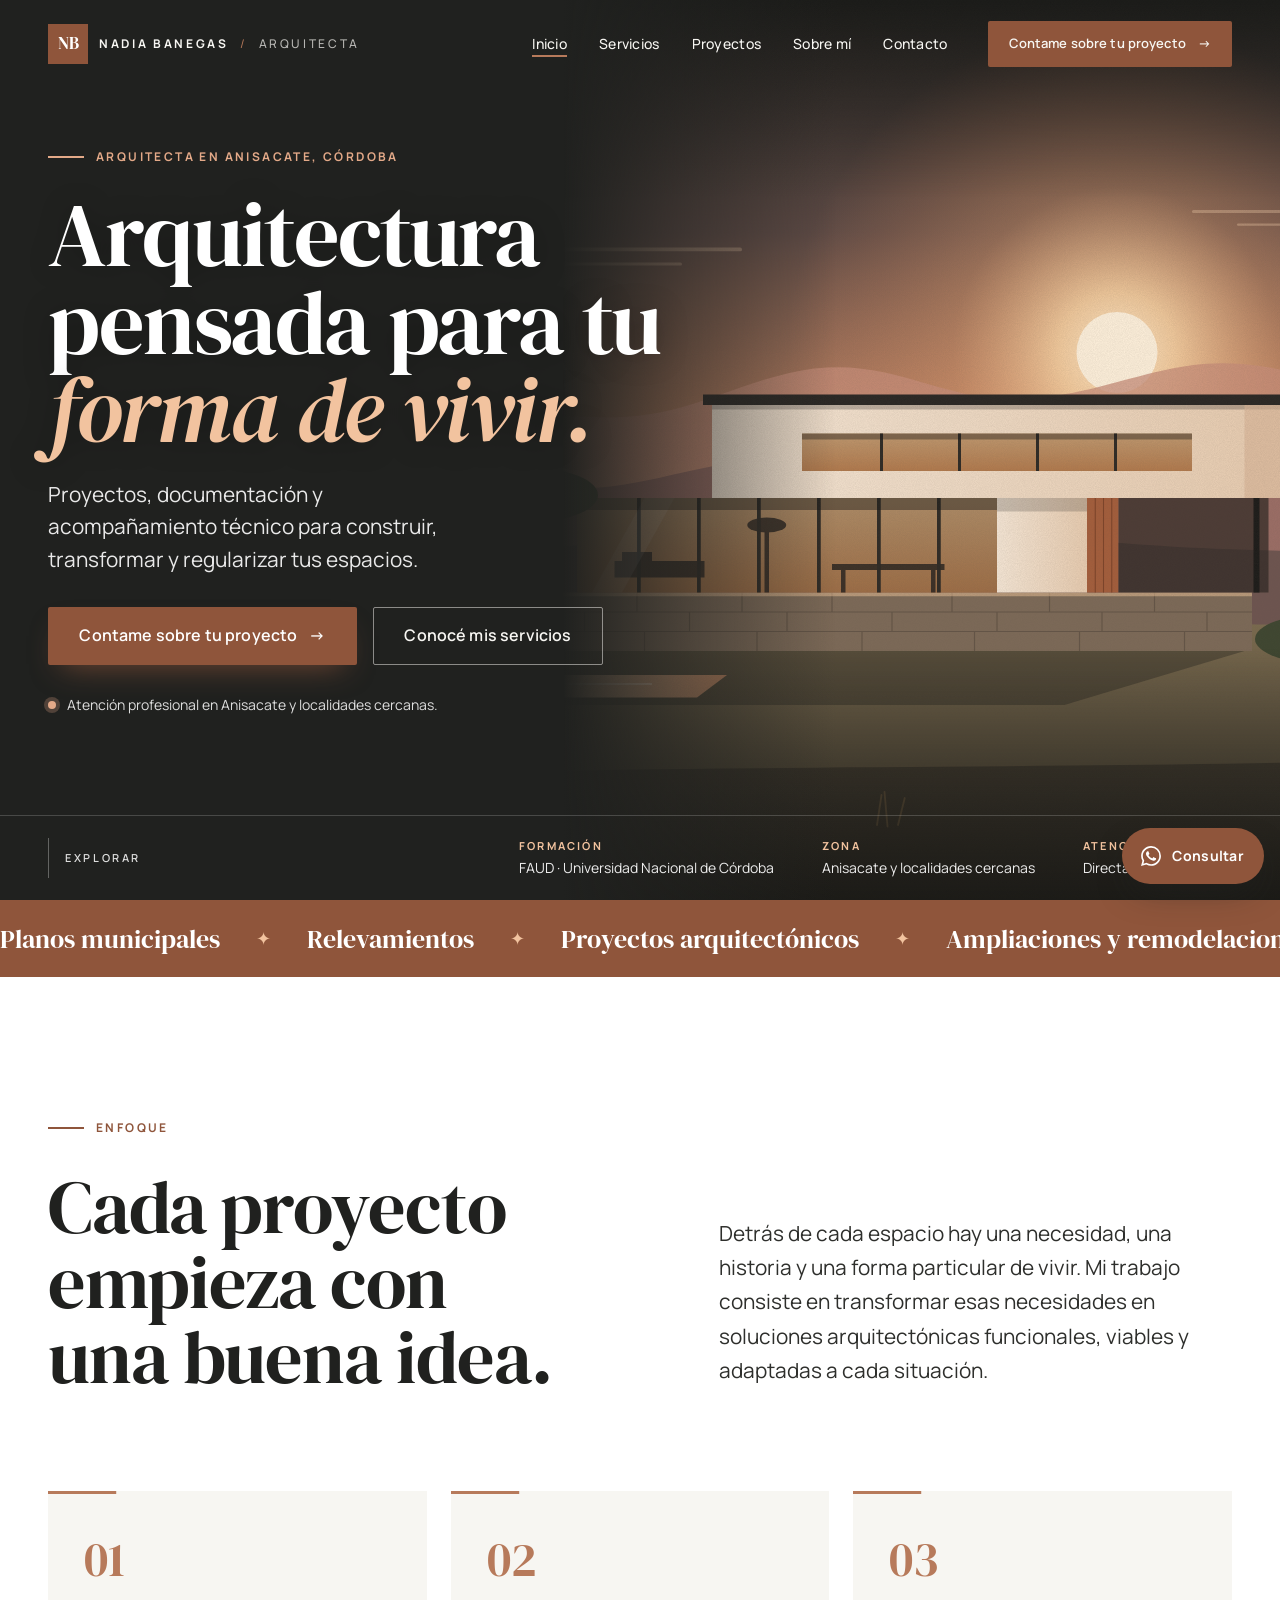
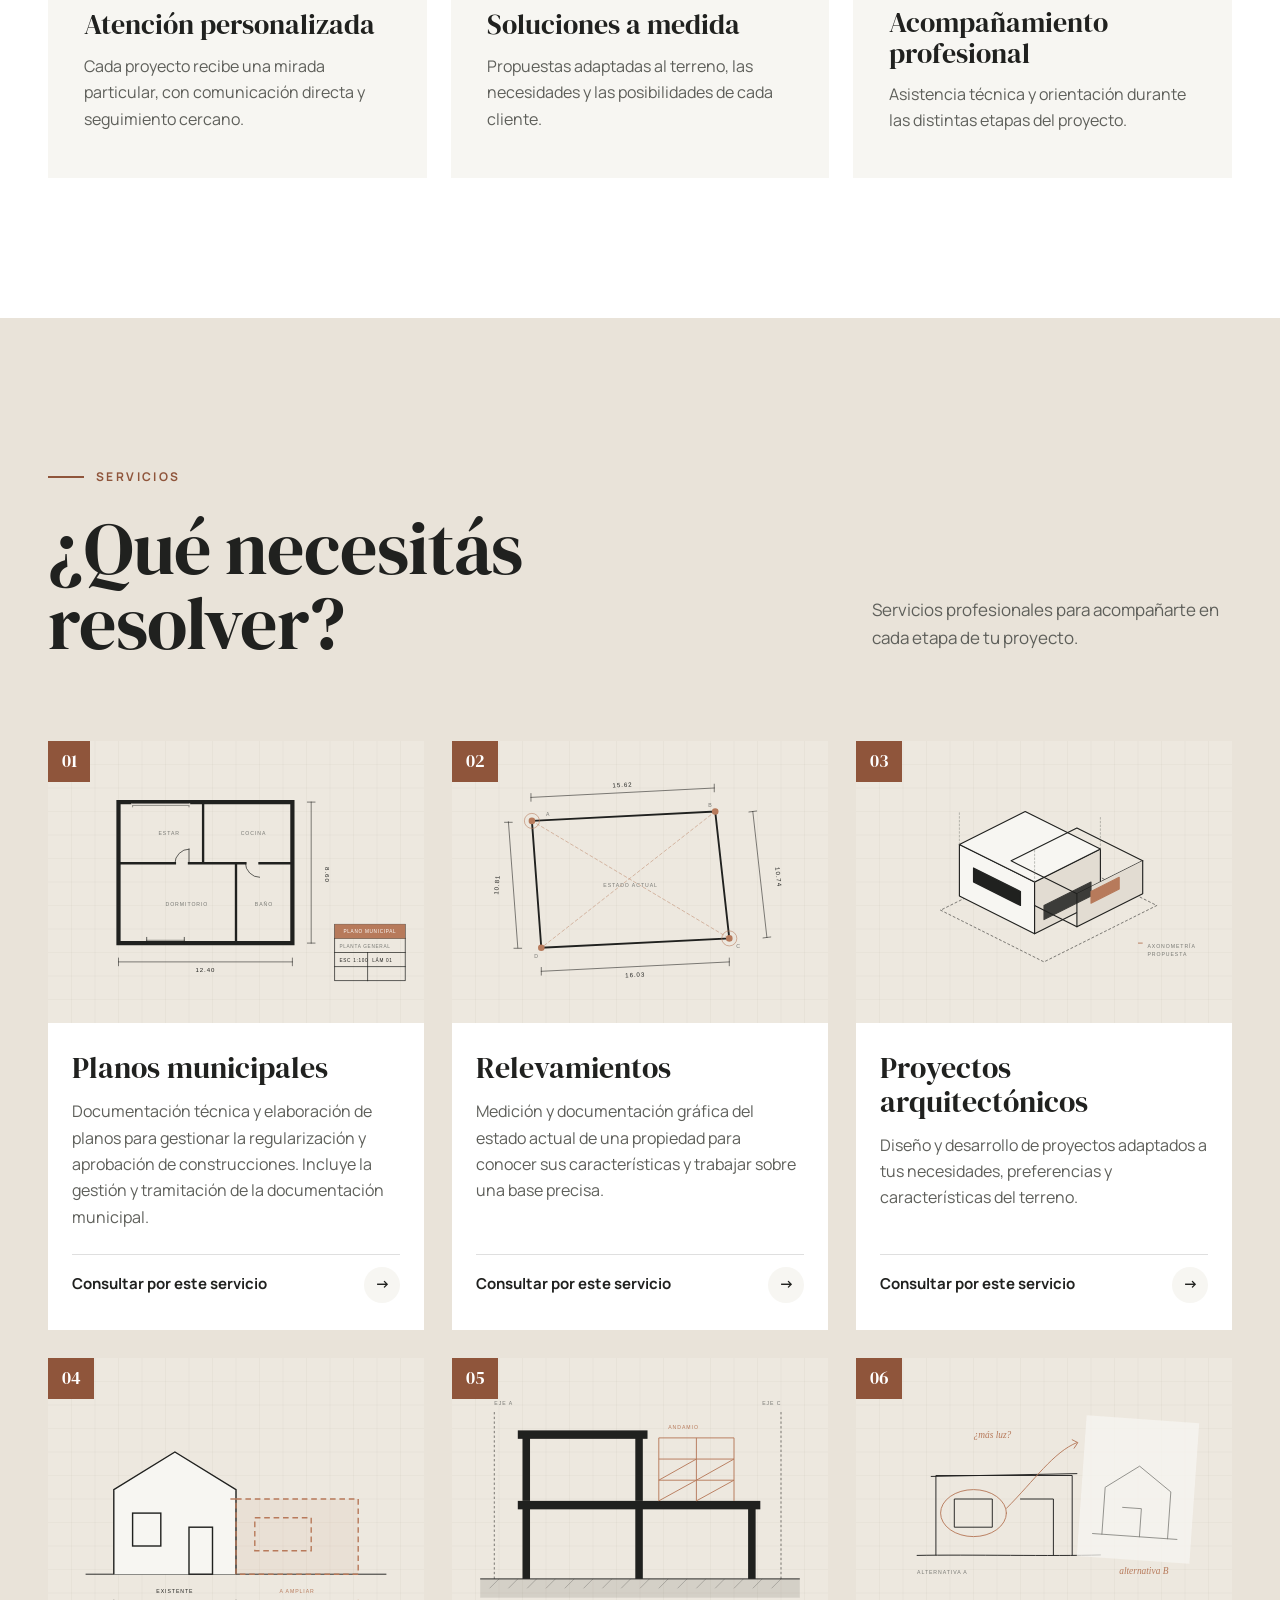
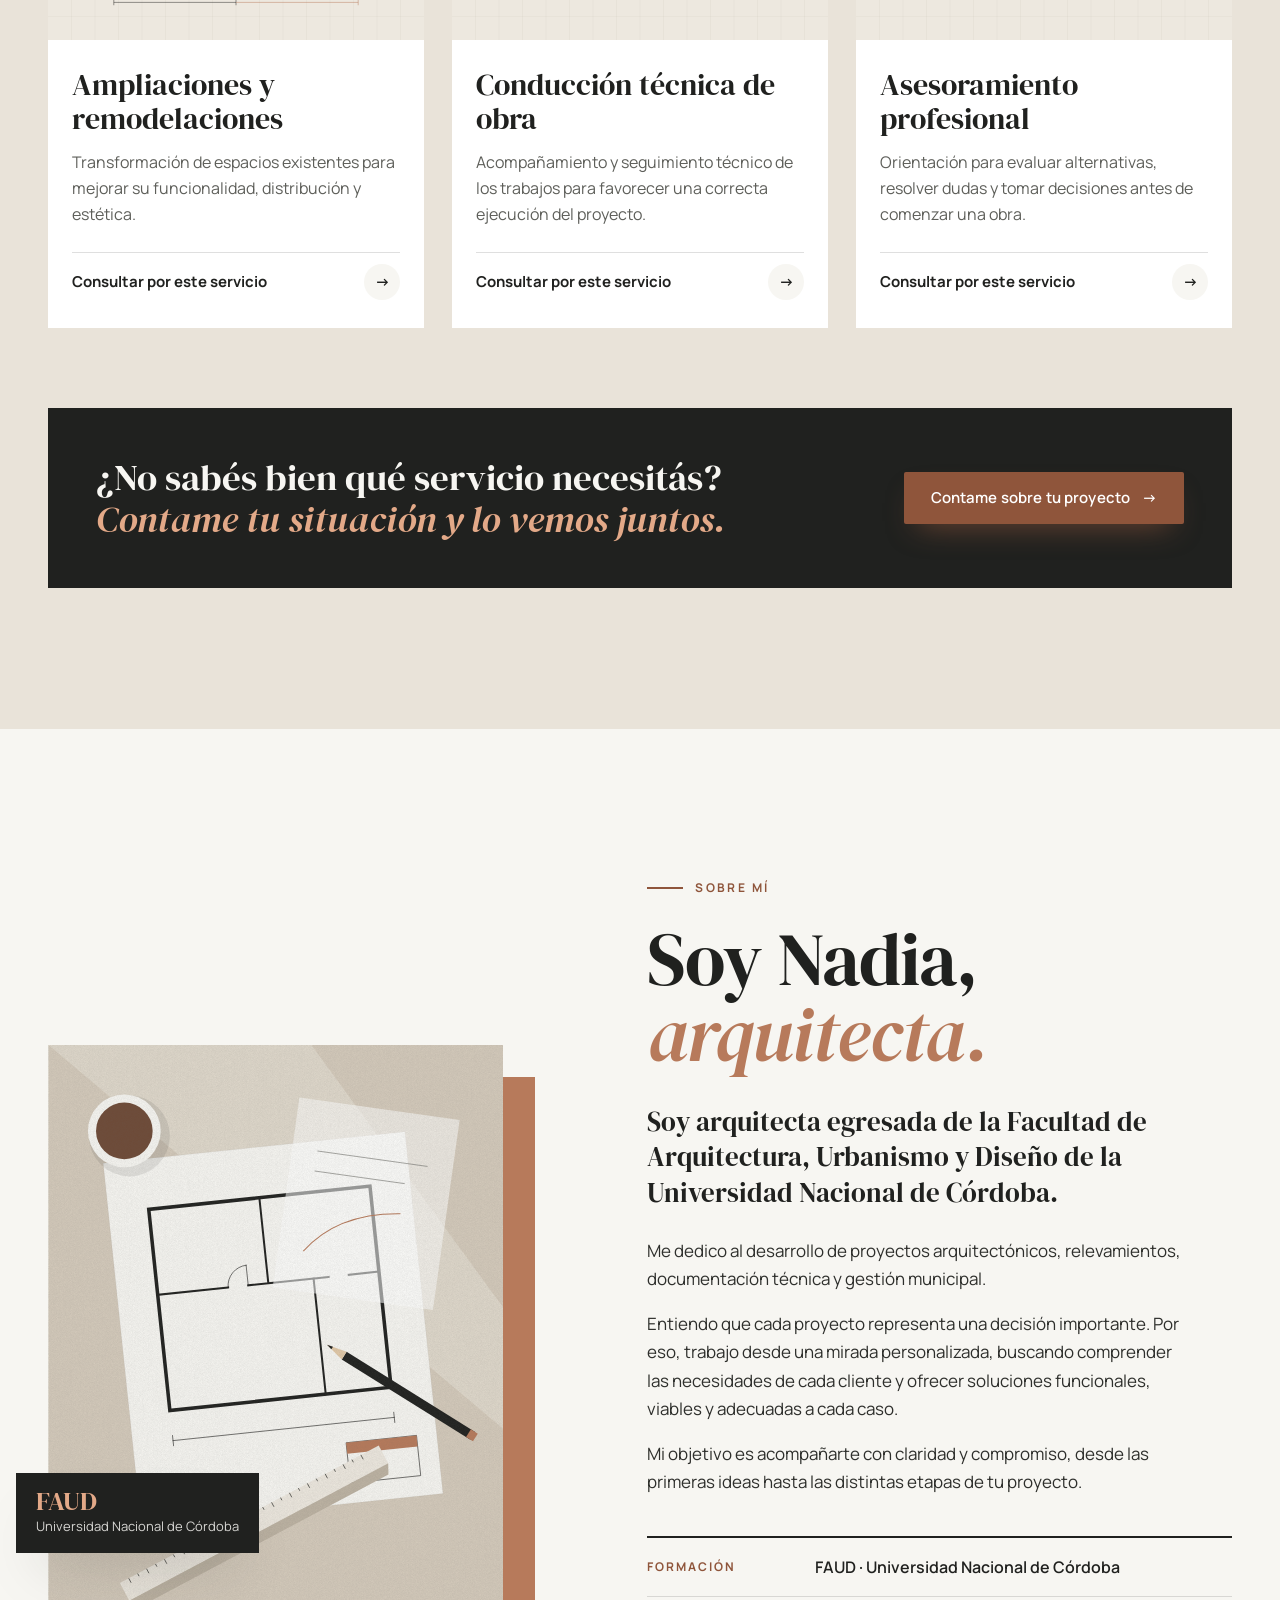
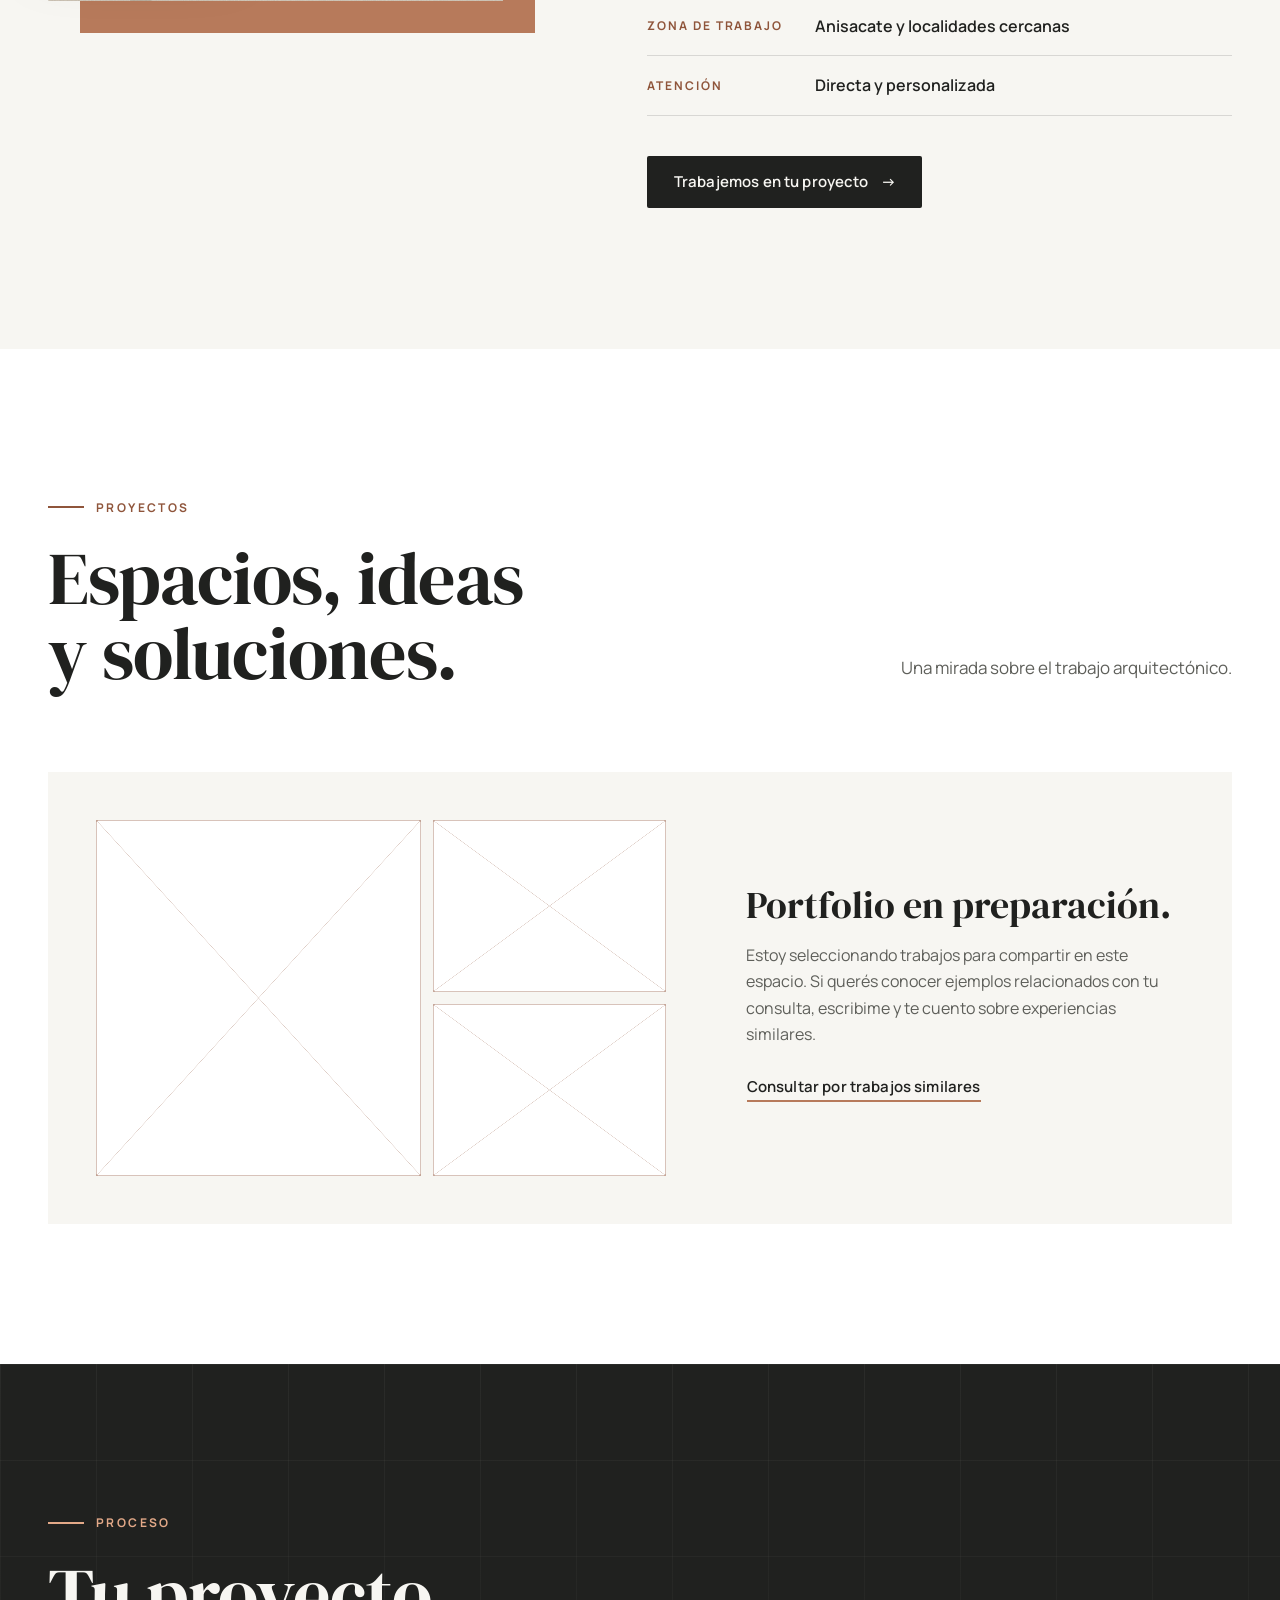
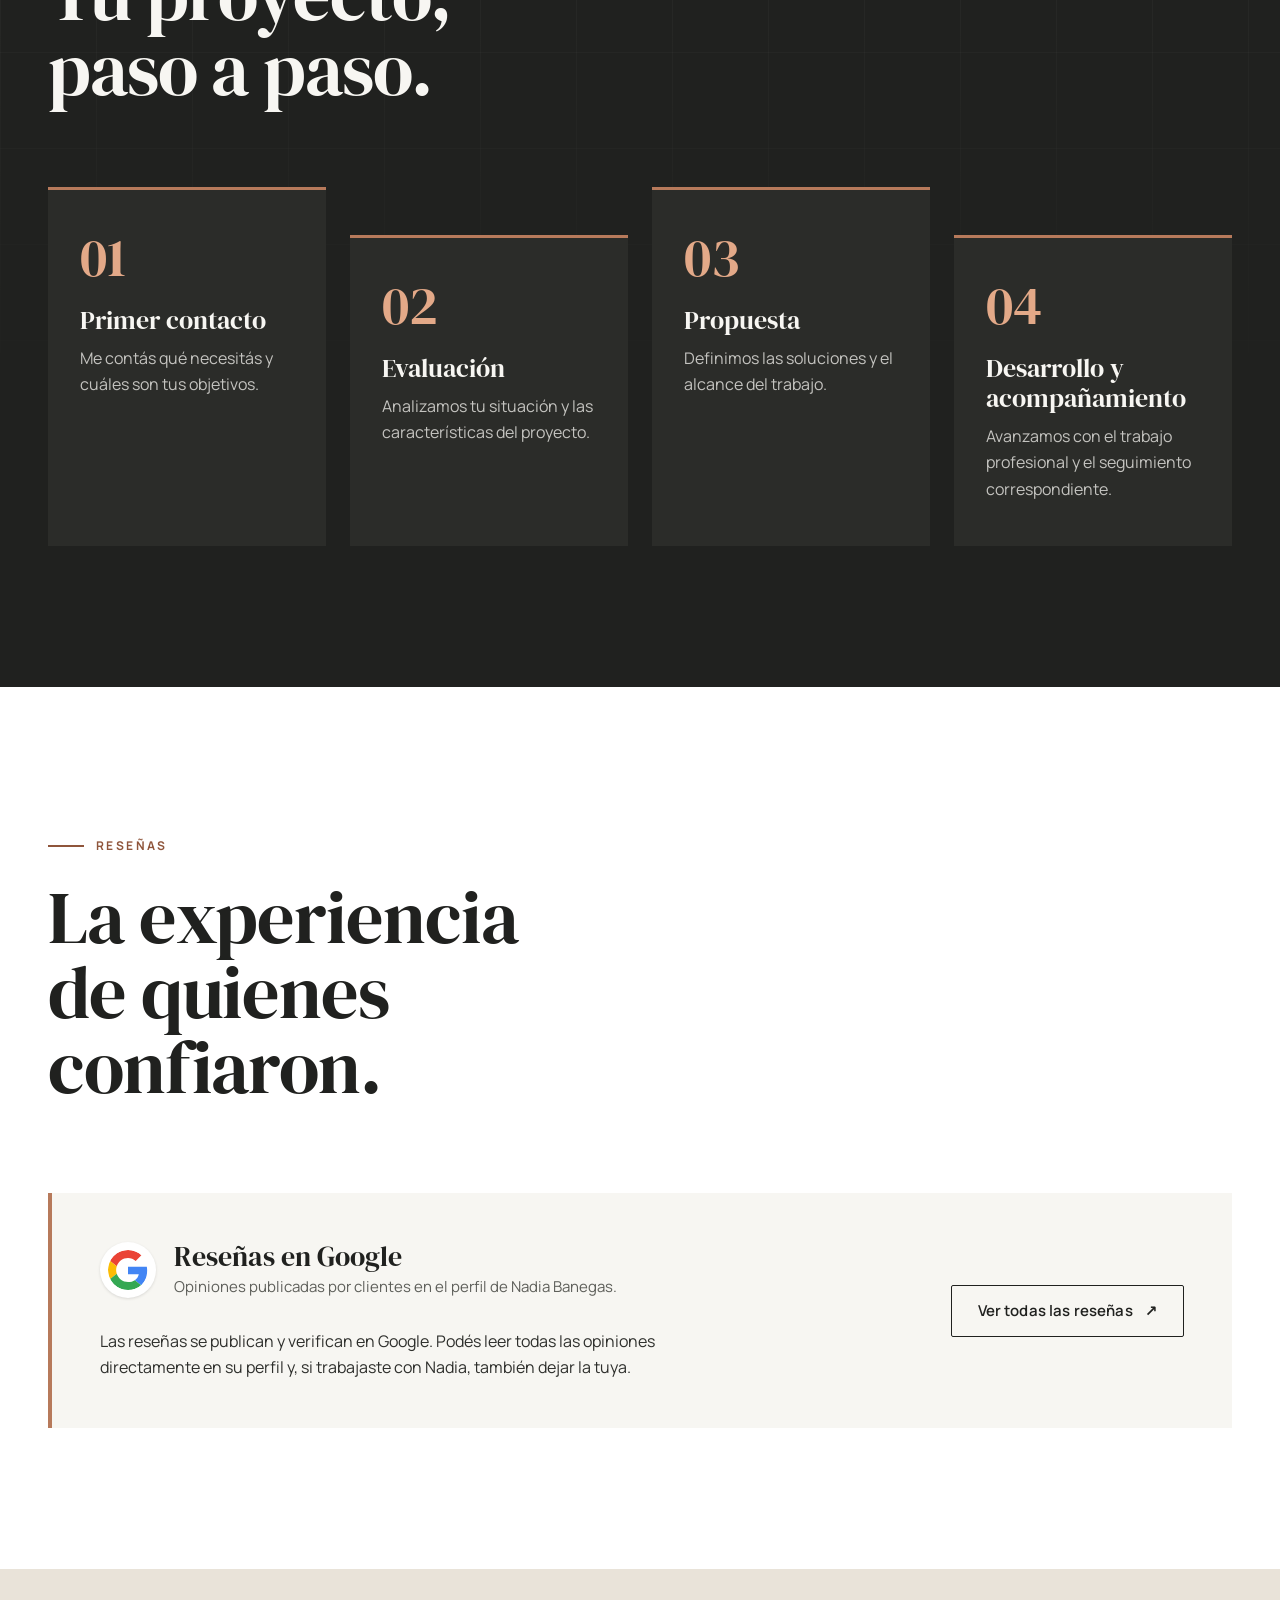
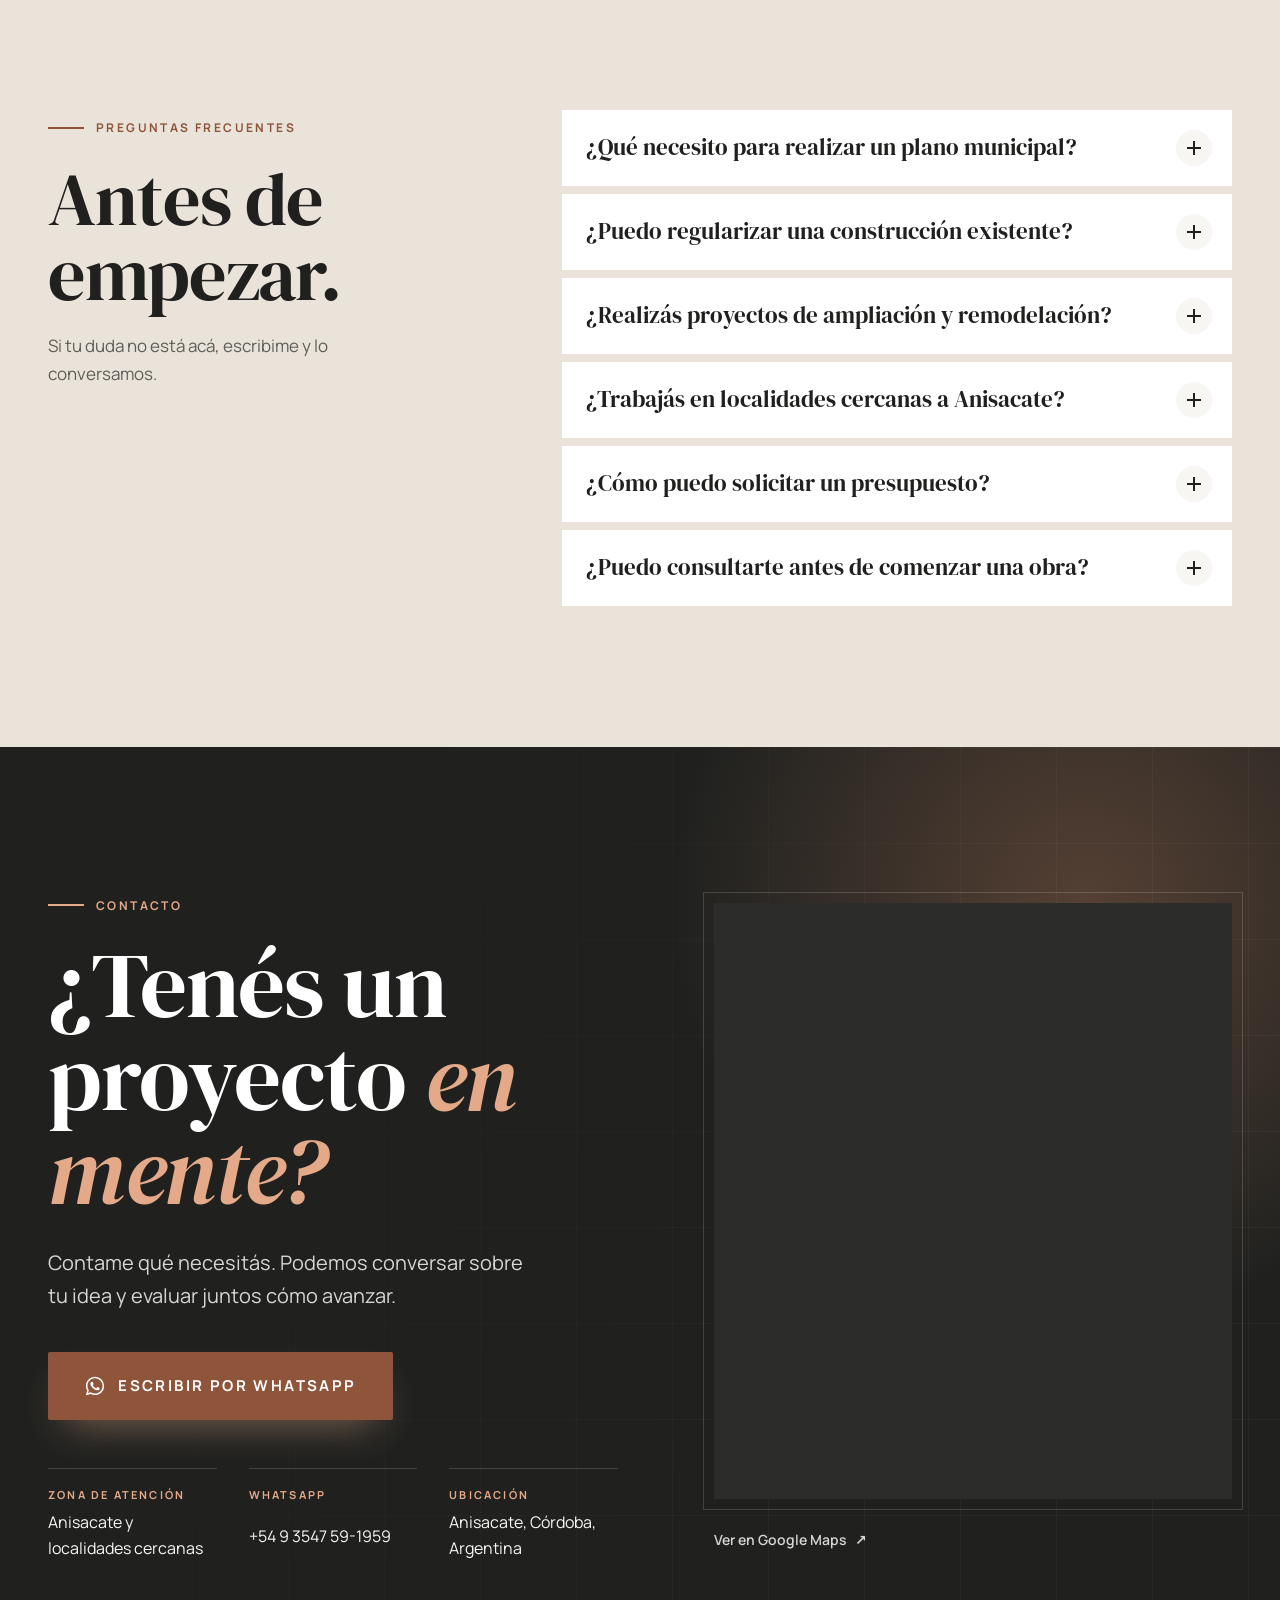
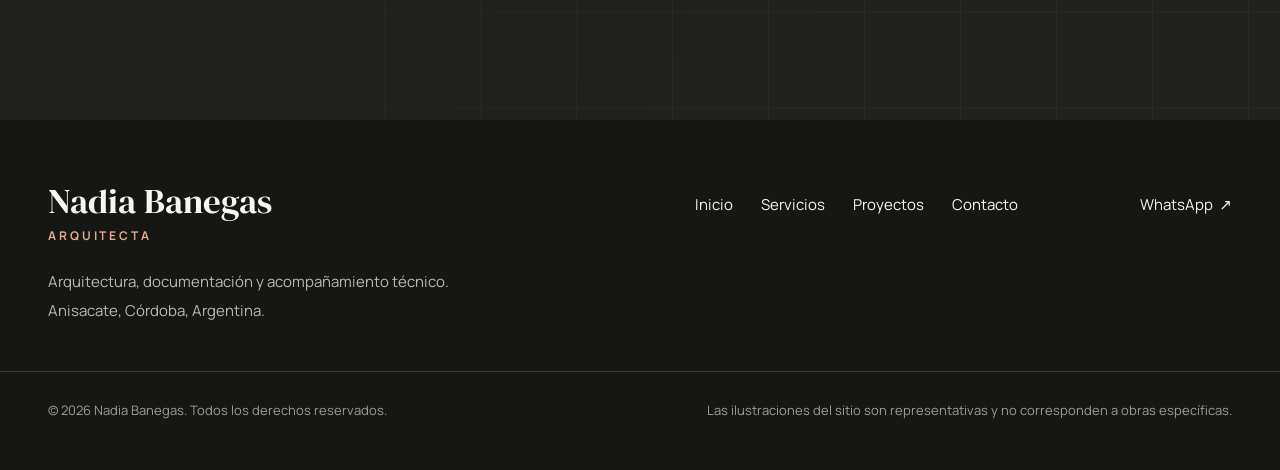
==== commit d6121488: "Rediseño visual: más contraste, presencia y calidez - Hero oscuro dividido con nueva ilustración de " ====
--- a/index.html
+++ b/index.html
@@ -5,10 +5,10 @@
   <meta name="viewport" content="width=device-width, initial-scale=1, viewport-fit=cover">
   <title>Nadia Banegas | Arquitecta en Anisacate, Córdoba</title>
   <meta name="description" content="Servicios de arquitectura en Anisacate y alrededores. Planos municipales, proyectos, relevamientos, ampliaciones y asesoramiento profesional.">
-  <link rel="canonical" href="https://nadiabanegas.com.ar/">
+  <link rel="canonical" href="https://larsbologna.github.io/WEB-NADIA/">
   <meta name="robots" content="index, follow, max-image-preview:large">
   <meta name="author" content="Nadia Banegas">
-  <meta name="theme-color" content="#F7F6F2">
+  <meta name="theme-color" content="#20211F">
   <meta name="geo.region" content="AR-X">
   <meta name="geo.placename" content="Anisacate, Córdoba, Argentina">
 
@@ -18,15 +18,15 @@
   <meta property="og:site_name" content="Nadia Banegas | Arquitecta">
   <meta property="og:title" content="Nadia Banegas | Arquitecta en Anisacate, Córdoba">
   <meta property="og:description" content="Planos municipales, relevamientos, proyectos, ampliaciones, conducción técnica y asesoramiento profesional en Anisacate y localidades cercanas.">
-  <meta property="og:url" content="https://nadiabanegas.com.ar/">
-  <meta property="og:image" content="https://nadiabanegas.com.ar/assets/img/og-image.jpg">
+  <meta property="og:url" content="https://larsbologna.github.io/WEB-NADIA/">
+  <meta property="og:image" content="https://larsbologna.github.io/WEB-NADIA/assets/img/og-image.jpg">
   <meta property="og:image:width" content="1200">
   <meta property="og:image:height" content="630">
   <meta property="og:image:alt" content="Nadia Banegas, arquitecta en Anisacate, Córdoba">
   <meta name="twitter:card" content="summary_large_image">
   <meta name="twitter:title" content="Nadia Banegas | Arquitecta en Anisacate, Córdoba">
   <meta name="twitter:description" content="Servicios de arquitectura en Anisacate y alrededores.">
-  <meta name="twitter:image" content="https://nadiabanegas.com.ar/assets/img/og-image.jpg">
+  <meta name="twitter:image" content="https://larsbologna.github.io/WEB-NADIA/assets/img/og-image.jpg">
 
   <link rel="icon" href="assets/img/favicon.svg" type="image/svg+xml">
   <link rel="icon" href="assets/img/favicon-32.png" sizes="32x32" type="image/png">
@@ -35,7 +35,7 @@
 
   <link rel="preconnect" href="https://fonts.googleapis.com">
   <link rel="preconnect" href="https://fonts.gstatic.com" crossorigin>
-  <link rel="stylesheet" href="https://fonts.googleapis.com/css2?family=Cormorant+Garamond:ital,wght@0,400;0,500;0,600;1,400;1,500&family=Manrope:wght@400;500;600&display=swap">
+  <link rel="stylesheet" href="https://fonts.googleapis.com/css2?family=DM+Serif+Display:ital@0;1&family=Manrope:wght@400;500;600;700&display=swap">
   <link rel="preload" href="assets/img/hero-vivienda.svg" as="image" type="image/svg+xml">
   <link rel="stylesheet" href="css/styles.css">
   <script>document.documentElement.classList.add('js')</script>
@@ -46,11 +46,11 @@
     "@graph": [
       {
         "@type": ["ProfessionalService", "LocalBusiness"],
-        "@id": "https://nadiabanegas.com.ar/#estudio",
+        "@id": "https://larsbologna.github.io/WEB-NADIA/#estudio",
         "name": "Nadia Banegas | Arquitecta",
         "description": "Servicios de arquitectura en Anisacate y localidades cercanas: planos municipales, relevamientos, proyectos arquitectónicos, ampliaciones y remodelaciones, conducción técnica de obra y asesoramiento profesional.",
-        "url": "https://nadiabanegas.com.ar/",
-        "image": "https://nadiabanegas.com.ar/assets/img/og-image.jpg",
+        "url": "https://larsbologna.github.io/WEB-NADIA/",
+        "image": "https://larsbologna.github.io/WEB-NADIA/assets/img/og-image.jpg",
         "telephone": "+5493547591959",
         "hasMap": "https://www.google.com/maps/place/Nadia+Banegas/data=!4m2!3m1!1s0x0:0x12adc37940f0b6f9",
         "address": {
@@ -63,7 +63,7 @@
           { "@type": "City", "name": "Anisacate" },
           { "@type": "AdministrativeArea", "name": "Localidades cercanas a Anisacate, Córdoba" }
         ],
-        "founder": { "@id": "https://nadiabanegas.com.ar/#nadia" },
+        "founder": { "@id": "https://larsbologna.github.io/WEB-NADIA/#nadia" },
         "knowsLanguage": "es",
         "hasOfferCatalog": {
           "@type": "OfferCatalog",
@@ -81,7 +81,7 @@
       },
       {
         "@type": "Person",
-        "@id": "https://nadiabanegas.com.ar/#nadia",
+        "@id": "https://larsbologna.github.io/WEB-NADIA/#nadia",
         "name": "Nadia Banegas",
         "jobTitle": "Arquitecta",
         "alumniOf": {
@@ -92,8 +92,8 @@
       },
       {
         "@type": "WebSite",
-        "@id": "https://nadiabanegas.com.ar/#web",
-        "url": "https://nadiabanegas.com.ar/",
+        "@id": "https://larsbologna.github.io/WEB-NADIA/#web",
+        "url": "https://larsbologna.github.io/WEB-NADIA/",
         "name": "Nadia Banegas | Arquitecta",
         "inLanguage": "es-AR"
       }
@@ -108,6 +108,7 @@
   <header class="site-header" data-header>
     <div class="container header-inner">
       <a class="brand" href="#inicio" aria-label="Nadia Banegas, arquitecta — ir al inicio">
+        <span class="brand-mark" aria-hidden="true">NB</span>
         <span class="brand-name">Nadia Banegas</span>
         <span class="brand-sep" aria-hidden="true">/</span>
         <span class="brand-role">Arquitecta</span>
@@ -140,9 +141,13 @@
 
     <!-- ============ 1 · HERO ============ -->
     <section class="hero" id="inicio" aria-labelledby="hero-title">
-      <div class="container hero-grid">
+      <div class="hero-bg" aria-hidden="true">
+        <img src="assets/img/hero-vivienda.svg" alt="" width="1600" height="1200" fetchpriority="high">
+      </div>
+
+      <div class="container hero-inner">
         <div class="hero-copy">
-          <p class="eyebrow reveal">Arquitecta en Anisacate, Córdoba</p>
+          <p class="eyebrow eyebrow-light reveal">Arquitecta en Anisacate, Córdoba</p>
           <h1 class="hero-title reveal" id="hero-title">
             Arquitectura pensada para tu <em>forma de vivir.</em>
           </h1>
@@ -150,33 +155,40 @@
             Proyectos, documentación y acompañamiento técnico para construir, transformar y regularizar tus espacios.
           </p>
           <div class="hero-actions reveal">
-            <a class="btn btn-dark btn-lg" href="https://wa.me/5493547591959" data-wa target="_blank" rel="noopener">
+            <a class="btn btn-accent btn-lg" href="https://wa.me/5493547591959" data-wa target="_blank" rel="noopener">
               Contame sobre tu proyecto <span class="btn-arrow" aria-hidden="true">→</span>
             </a>
-            <a class="btn btn-link" href="#servicios">Conocé mis servicios</a>
+            <a class="btn btn-ghost-light btn-lg" href="#servicios">Conocé mis servicios</a>
           </div>
           <p class="hero-note reveal">
             <span class="dot" aria-hidden="true"></span>
             Atención profesional en Anisacate y localidades cercanas.
           </p>
         </div>
-
-        <figure class="hero-media">
-          <div class="hero-image">
-            <img src="assets/img/hero-vivienda.svg" alt="Ilustración de una vivienda contemporánea integrada al paisaje serrano de Córdoba al atardecer" width="1200" height="1500" fetchpriority="high">
-          </div>
-          <figcaption class="hero-caption">
-            <span>31°43′ S · 64°24′ O</span>
-            <span>Valle de Paravachasca</span>
-          </figcaption>
-        </figure>
-      </div>
-
-      <a class="scroll-cue" href="#propuesta" aria-label="Explorar la página">
-        <span class="scroll-cue-line" aria-hidden="true"></span>
-        <span class="scroll-cue-text">Explorar</span>
-      </a>
-    </section>
+      </div>
+
+      <div class="hero-bar">
+        <div class="container hero-bar-inner">
+          <a class="scroll-cue" href="#propuesta" aria-label="Explorar la página">
+            <span class="scroll-cue-line" aria-hidden="true"></span>
+            <span class="scroll-cue-text">Explorar</span>
+          </a>
+          <ul class="hero-facts" aria-label="Datos principales">
+            <li><span>Formación</span>FAUD · Universidad Nacional de Córdoba</li>
+            <li><span>Zona</span>Anisacate y localidades cercanas</li>
+            <li><span>Atención</span>Directa y personalizada</li>
+          </ul>
+        </div>
+      </div>
+    </section>
+
+    <!-- Franja de servicios -->
+    <div class="ticker" aria-hidden="true">
+      <div class="ticker-track">
+        <span>Planos municipales</span><span>Relevamientos</span><span>Proyectos arquitectónicos</span><span>Ampliaciones y remodelaciones</span><span>Conducción técnica de obra</span><span>Asesoramiento profesional</span><span>Gestión municipal</span>
+        <span>Planos municipales</span><span>Relevamientos</span><span>Proyectos arquitectónicos</span><span>Ampliaciones y remodelaciones</span><span>Conducción técnica de obra</span><span>Asesoramiento profesional</span><span>Gestión municipal</span>
+      </div>
+    </div>
 
     <!-- ============ 2 · PROPUESTA DE VALOR ============ -->
     <section class="section value" id="propuesta" aria-labelledby="value-title">
@@ -303,7 +315,7 @@
 
         <div class="inline-cta reveal">
           <p class="inline-cta-text">¿No sabés bien qué servicio necesitás? <span>Contame tu situación y lo vemos juntos.</span></p>
-          <a class="btn btn-dark" href="https://wa.me/5493547591959" data-wa target="_blank" rel="noopener">
+          <a class="btn btn-accent" href="https://wa.me/5493547591959" data-wa target="_blank" rel="noopener">
             Contame sobre tu proyecto <span class="btn-arrow" aria-hidden="true">→</span>
           </a>
         </div>
@@ -314,9 +326,10 @@
     <section class="section about" id="sobre-mi" aria-labelledby="about-title">
       <div class="container about-grid">
         <figure class="about-media reveal">
+          <span class="about-frame" aria-hidden="true"></span>
           <!-- Reemplazar por una fotografía profesional de Nadia (ver README). -->
           <img src="assets/img/estudio-mesa.svg" alt="Ilustración de una mesa de trabajo de arquitectura con planos, escalímetro y lápiz" width="900" height="1100" loading="lazy" decoding="async">
-          <figcaption class="about-caption">Mesa de trabajo</figcaption>
+          <figcaption class="about-badge"><strong>FAUD</strong><span>Universidad Nacional de Córdoba</span></figcaption>
         </figure>
 
         <div class="about-copy">
@@ -370,7 +383,7 @@
     </section>
 
     <!-- ============ 6 · PROCESO ============ -->
-    <section class="section process" id="proceso" aria-labelledby="process-title">
+    <section class="section process is-dark" id="proceso" aria-labelledby="process-title">
       <div class="container">
         <div class="section-head">
           <p class="eyebrow reveal">Proceso</p>
--- a/css/styles.css
+++ b/css/styles.css
@@ -7,25 +7,29 @@
   --c-bg: #F7F6F2;
   --c-white: #FFFFFF;
   --c-ink: #20211F;
-  --c-muted: #6B6C67;      /* gris secundario ajustado para contraste AA sobre #F7F6F2 */
+  --c-ink-2: #2B2C29;
+  --c-text: #2E2F2C;
+  --c-muted: #5E5F5A;       /* gris secundario con contraste AA */
   --c-grey: #777873;
   --c-terra: #B77A5B;
-  --c-terra-dark: #9A5F42; /* terracota para texto pequeño (contraste AA) */
+  --c-terra-dark: #8F553B;  /* terracota para texto y botones (AA) */
+  --c-terra-light: #E3A988; /* terracota sobre fondos oscuros */
   --c-beige: #E9E3D9;
   --c-line: rgba(32, 33, 31, .14);
   --c-line-light: rgba(247, 246, 242, .16);
 
-  --f-display: "Cormorant Garamond", "Times New Roman", Georgia, serif;
+  --f-display: "DM Serif Display", "Times New Roman", Georgia, serif;
   --f-body: "Manrope", "Inter", system-ui, -apple-system, "Segoe UI", sans-serif;
 
   --gutter: 1.25rem;
   --max: 1320px;
-  --header-h: 68px;
+  --header-h: 72px;
   --radius: 2px;
   --ease: cubic-bezier(.22, .61, .36, 1);
   --ease-out: cubic-bezier(.16, 1, .3, 1);
-
-  --section-y: clamp(5rem, 11vw, 9.5rem);
+  --shadow: 0 30px 60px -30px rgba(32, 33, 31, .35);
+
+  --section-y: clamp(5rem, 11vw, 9rem);
 }
 
 /* ---------- Base ---------- */
@@ -40,11 +44,10 @@
 body {
   margin: 0;
   background: var(--c-bg);
-  color: var(--c-ink);
+  color: var(--c-text);
   font-family: var(--f-body);
   font-size: 1rem;
   line-height: 1.65;
-  font-weight: 400;
   -webkit-font-smoothing: antialiased;
   -moz-osx-font-smoothing: grayscale;
   text-rendering: optimizeLegibility;
@@ -53,177 +56,144 @@
 
 img, svg { display: block; max-width: 100%; }
 img { height: auto; }
-
 a { color: inherit; text-decoration: none; }
 p { margin: 0 0 1em; }
 p:last-child { margin-bottom: 0; }
-h1, h2, h3 { margin: 0; font-weight: 400; }
+h1, h2, h3 { margin: 0; font-weight: 400; color: var(--c-ink); }
 ul, ol { margin: 0; padding: 0; list-style: none; }
 button { font: inherit; color: inherit; background: none; border: 0; padding: 0; cursor: pointer; }
 figure { margin: 0; }
 em { font-style: italic; }
 
-:focus-visible {
-  outline: 2px solid var(--c-terra);
-  outline-offset: 3px;
-}
-
+:focus-visible { outline: 2px solid var(--c-terra); outline-offset: 3px; }
 ::selection { background: var(--c-terra); color: var(--c-white); }
 
 .sr-only {
   position: absolute; width: 1px; height: 1px; padding: 0; margin: -1px;
   overflow: hidden; clip: rect(0, 0, 0, 0); white-space: nowrap; border: 0;
 }
-
 .skip-link {
   position: absolute; left: 1rem; top: -100px; z-index: 200;
-  background: var(--c-ink); color: var(--c-bg);
-  padding: .75rem 1rem; font-size: .875rem;
+  background: var(--c-ink); color: var(--c-bg); padding: .75rem 1rem; font-size: .875rem;
 }
 .skip-link:focus { top: 1rem; }
 
-.container {
-  width: 100%;
-  max-width: var(--max);
-  margin-inline: auto;
-  padding-inline: var(--gutter);
-}
+.container { width: 100%; max-width: var(--max); margin-inline: auto; padding-inline: var(--gutter); }
 
 /* ---------- Tipografía ---------- */
 .eyebrow {
   display: inline-flex; align-items: center; gap: .75rem;
-  font-size: .75rem;
-  font-weight: 600;
-  letter-spacing: .2em;
-  text-transform: uppercase;
-  color: var(--c-terra-dark);
-  margin-bottom: 1.5rem;
-}
-.eyebrow::before {
-  content: ""; width: 2rem; height: 1px; background: currentColor;
-}
-.eyebrow-light { color: #D9A487; }
+  font-size: .75rem; font-weight: 700; letter-spacing: .2em; text-transform: uppercase;
+  color: var(--c-terra-dark); margin-bottom: 1.5rem;
+}
+.eyebrow::before { content: ""; width: 2.25rem; height: 2px; background: currentColor; }
+.eyebrow-light { color: var(--c-terra-light); }
 
 .section-title {
   font-family: var(--f-display);
-  font-weight: 500;
-  font-size: clamp(2.4rem, 6.2vw, 4.4rem);
-  line-height: 1.02;
-  letter-spacing: -.01em;
-  max-width: 16ch;
-  text-wrap: balance;
-}
-.section-title em, .hero-title em, .contact-title em {
-  font-style: italic; font-weight: 400; color: var(--c-terra);
-}
-
-.section-sub {
-  color: var(--c-muted);
-  font-size: 1.0625rem;
-  max-width: 34ch;
-}
+  font-size: clamp(2.5rem, 6.4vw, 4.6rem);
+  line-height: 1.02; letter-spacing: -.015em;
+  max-width: 16ch; text-wrap: balance;
+}
+.section-title em, .hero-title em, .contact-title em { font-style: italic; color: var(--c-terra); }
+
+.section-sub { color: var(--c-muted); font-size: 1.0625rem; max-width: 36ch; }
 
 .section { padding-block: var(--section-y); }
-
 .section-head { margin-bottom: clamp(3rem, 7vw, 5rem); }
 .section-head.split { display: grid; gap: 1.5rem; align-items: end; }
 
+/* Secciones oscuras */
+.is-dark { background: var(--c-ink); color: rgba(247, 246, 242, .78); }
+.is-dark h2, .is-dark h3 { color: var(--c-bg); }
+.is-dark .eyebrow { color: var(--c-terra-light); }
+.is-dark .section-title em { color: var(--c-terra-light); }
+
 /* ---------- Botones ---------- */
 .btn {
-  --btn-pad-y: 1rem;
   display: inline-flex; align-items: center; justify-content: center; gap: .75rem;
-  min-height: 52px;
-  padding: var(--btn-pad-y) 1.6rem;
-  font-family: var(--f-body);
-  font-size: .9375rem;
-  font-weight: 500;
-  letter-spacing: .01em;
-  line-height: 1.2;
-  border-radius: var(--radius);
-  transition: background-color .4s var(--ease), color .4s var(--ease), border-color .4s var(--ease), transform .4s var(--ease);
+  min-height: 52px; padding: 1rem 1.6rem;
+  font-family: var(--f-body); font-size: .9375rem; font-weight: 600; letter-spacing: .01em; line-height: 1.2;
+  border-radius: var(--radius); border: 1px solid transparent;
+  transition: background-color .4s var(--ease), color .4s var(--ease), border-color .4s var(--ease), transform .4s var(--ease), box-shadow .4s var(--ease);
   -webkit-tap-highlight-color: transparent;
 }
 .btn-arrow { display: inline-block; transition: transform .45s var(--ease-out); }
 .btn:hover .btn-arrow { transform: translateX(5px); }
 
 .btn-dark { background: var(--c-ink); color: var(--c-bg); }
-.btn-dark:hover { background: var(--c-terra); }
+.btn-dark:hover { background: var(--c-terra-dark); }
+
+.btn-accent { background: var(--c-terra-dark); color: var(--c-white); box-shadow: 0 14px 30px -14px rgba(143, 85, 59, .8); }
+.btn-accent:hover { background: var(--c-ink); transform: translateY(-2px); }
 
 .btn-light { background: var(--c-bg); color: var(--c-ink); }
-.btn-light:hover { background: var(--c-terra); color: var(--c-white); }
-
-.btn-outline { border: 1px solid var(--c-ink); color: var(--c-ink); }
+.btn-light:hover { background: var(--c-terra-dark); color: var(--c-white); }
+
+.btn-outline { border-color: var(--c-ink); color: var(--c-ink); }
 .btn-outline:hover { background: var(--c-ink); color: var(--c-bg); }
 
+.btn-ghost-light { border-color: rgba(247, 246, 242, .5); color: var(--c-bg); }
+.btn-ghost-light:hover { background: var(--c-bg); color: var(--c-ink); border-color: var(--c-bg); }
+
 .btn-lg { min-height: 58px; padding-inline: 1.9rem; font-size: 1rem; }
-.btn-xl {
-  min-height: 68px; padding-inline: 2.2rem;
-  font-size: .9375rem; letter-spacing: .16em; text-transform: uppercase; font-weight: 600;
-}
+.btn-xl { min-height: 68px; padding-inline: 2.2rem; font-size: .9375rem; letter-spacing: .16em; text-transform: uppercase; font-weight: 700; }
 
 .btn-link {
-  min-height: 48px;
-  padding: .5rem 0;
-  position: relative;
-  color: var(--c-ink);
+  min-height: 48px; padding: .5rem 0; position: relative; color: var(--c-ink); font-weight: 600;
 }
 .btn-link::after {
-  content: ""; position: absolute; left: 0; right: 0; bottom: .55rem; height: 1px;
-  background: currentColor; transform-origin: right; transition: transform .6s var(--ease-out);
+  content: ""; position: absolute; left: 0; right: 0; bottom: .55rem; height: 2px;
+  background: var(--c-terra); transform-origin: right; transition: transform .6s var(--ease-out);
 }
 .btn-link:hover::after { transform: scaleX(.35); transform-origin: left; }
 
 /* ---------- Header / Navegación ---------- */
 .site-header {
-  position: fixed; inset: 0 0 auto 0; z-index: 100;
-  height: var(--header-h);
-  transition: background-color .5s var(--ease), box-shadow .5s var(--ease), transform .5s var(--ease);
-}
+  position: fixed; inset: 0 0 auto 0; z-index: 100; height: var(--header-h);
+  color: var(--c-bg);
+  transition: background-color .5s var(--ease), box-shadow .5s var(--ease), color .5s var(--ease);
+}
+/* Sin backdrop-filter con el menú abierto: crearía un bloque contenedor para el panel fijo */
+.nav-open .site-header, .nav-open .site-header.is-scrolled { color: var(--c-ink); background: var(--c-bg); -webkit-backdrop-filter: none; backdrop-filter: none; box-shadow: none; }
 .site-header.is-scrolled {
-  background: rgba(247, 246, 242, .92);
+  color: var(--c-ink);
+  background: rgba(247, 246, 242, .94);
   -webkit-backdrop-filter: saturate(1.4) blur(12px);
   backdrop-filter: saturate(1.4) blur(12px);
   box-shadow: 0 1px 0 var(--c-line);
 }
-.header-inner {
-  height: 100%;
-  display: flex; align-items: center; justify-content: space-between; gap: 1rem;
-}
+.header-inner { height: 100%; display: flex; align-items: center; justify-content: space-between; gap: 1rem; }
 
 .brand {
-  display: inline-flex; align-items: baseline; gap: .55rem;
-  font-size: .75rem; font-weight: 600; letter-spacing: .22em; text-transform: uppercase;
+  display: inline-flex; align-items: center; gap: .7rem; min-height: 44px;
+  font-size: .75rem; font-weight: 700; letter-spacing: .22em; text-transform: uppercase;
   white-space: nowrap; position: relative; z-index: 2;
-  min-height: 44px; align-items: center;
+}
+.brand-mark {
+  display: inline-grid; place-items: center; width: 40px; height: 40px;
+  background: var(--c-terra-dark); color: var(--c-white);
+  font-family: var(--f-display); font-size: 1.05rem; letter-spacing: 0; font-weight: 400;
 }
 .brand-sep { color: var(--c-terra); font-weight: 400; }
-.brand-role { color: var(--c-muted); font-weight: 500; }
+.brand-role { opacity: .7; font-weight: 500; }
 
 .nav-toggle {
-  position: relative; z-index: 2;
-  width: 48px; height: 48px; margin-right: -12px;
+  position: relative; z-index: 2; width: 48px; height: 48px; margin-right: -12px;
   display: inline-flex; flex-direction: column; align-items: center; justify-content: center; gap: 7px;
 }
-.nav-toggle-bar {
-  width: 24px; height: 1.5px; background: var(--c-ink);
-  transition: transform .5s var(--ease-out), width .5s var(--ease-out);
-}
-.nav-toggle-bar:last-child { width: 16px; margin-left: 8px; }
-.nav-open .nav-toggle-bar:first-child { transform: translateY(4.25px) rotate(45deg); }
-.nav-open .nav-toggle-bar:last-child { width: 24px; margin-left: 0; transform: translateY(-4.25px) rotate(-45deg); }
+.nav-toggle-bar { width: 24px; height: 2px; background: currentColor; transition: transform .5s var(--ease-out); }
+.nav-open .nav-toggle-bar:first-child { transform: translateY(4.5px) rotate(45deg); }
+.nav-open .nav-toggle-bar:last-child { transform: translateY(-4.5px) rotate(-45deg); }
 
 .nav-panel {
-  position: fixed; inset: 0; z-index: 1;
-  background: var(--c-bg);
+  position: fixed; inset: 0; z-index: 1; background: var(--c-bg); color: var(--c-ink);
   display: flex; flex-direction: column; justify-content: center;
   padding: calc(var(--header-h) + 2rem) var(--gutter) 2rem;
   opacity: 0; visibility: hidden;
   transition: opacity .5s var(--ease), visibility 0s linear .5s;
 }
-.nav-open .nav-panel {
-  opacity: 1; visibility: visible;
-  transition: opacity .5s var(--ease), visibility 0s;
-}
+.nav-open .nav-panel { opacity: 1; visibility: visible; transition: opacity .5s var(--ease), visibility 0s; }
 .nav-list { display: grid; gap: .25rem; margin-bottom: 2.5rem; }
 .nav-list a {
   display: block; padding: .35rem 0;
@@ -236,362 +206,314 @@
 .nav-open .nav-list li:nth-child(3) a { transition-delay: .1s; }
 .nav-open .nav-list li:nth-child(4) a { transition-delay: .15s; }
 .nav-open .nav-list li:nth-child(5) a { transition-delay: .2s; }
-.nav-list a:hover, .nav-list a.is-active { color: var(--c-terra); }
+.nav-list a:hover, .nav-list a.is-active { color: var(--c-terra-dark); }
 .nav-cta { align-self: flex-start; }
 .nav-panel-foot { margin-top: auto; padding-top: 2rem; font-size: .8125rem; color: var(--c-muted); letter-spacing: .04em; }
-
 body.nav-open { overflow: hidden; }
 
 /* ---------- Hero ---------- */
 .hero {
-  position: relative;
-  padding-top: calc(var(--header-h) + 1.5rem);
-  padding-bottom: 4.5rem;
-}
-.hero-grid { display: grid; gap: 2.75rem; }
-.hero-copy { padding-top: 1rem; }
-
+  position: relative; isolation: isolate;
+  display: flex; flex-direction: column;
+  background: var(--c-ink); color: var(--c-bg);
+  overflow: hidden;
+}
+.hero-bg { position: relative; order: 2; height: 46vh; min-height: 300px; overflow: hidden; }
+.hero-bg img {
+  width: 100%; height: 100%; object-fit: cover; object-position: 78% 100%;
+  transform: scale(1.08); animation: heroImg 2.6s var(--ease-out) forwards;
+}
+.hero-bg::after {
+  content: ""; position: absolute; inset: 0;
+  background: linear-gradient(180deg, #20211F 0%, rgba(32, 33, 31, 0) 28%, rgba(20, 20, 18, 0) 75%, rgba(20, 20, 18, .6) 100%);
+}
+@keyframes heroImg { to { transform: scale(1); } }
+
+.hero-inner { order: 1; display: flex; align-items: flex-start; padding-top: calc(var(--header-h) + 2.5rem); padding-bottom: 1rem; }
+.hero-copy { max-width: 760px; position: relative; z-index: 1; }
 .hero-title {
-  font-family: var(--f-display);
-  font-weight: 500;
-  font-size: clamp(2.9rem, 11.5vw, 6.4rem);
-  line-height: .98;
-  letter-spacing: -.02em;
-  margin-bottom: 1.75rem;
-  text-wrap: balance;
-}
-.hero-title em { display: inline; }
+  font-family: var(--f-display); color: var(--c-white);
+  font-size: clamp(3rem, 12vw, 7rem); line-height: .98; letter-spacing: -.02em;
+  margin-bottom: 1.5rem; text-wrap: balance;
+  text-shadow: 0 2px 30px rgba(0, 0, 0, .25);
+}
+.hero-title em { color: #F2C39F; }
 .hero-lead {
-  font-size: clamp(1.0625rem, 2.6vw, 1.25rem);
-  line-height: 1.6;
-  color: #3D3E3A;
-  max-width: 36ch;
-  margin-bottom: 2.25rem;
-}
-.hero-actions { display: flex; flex-wrap: wrap; align-items: center; gap: .75rem 2rem; margin-bottom: 2rem; }
-.hero-actions .btn-dark { width: 100%; }
-.hero-note {
-  display: flex; align-items: center; gap: .7rem;
-  font-size: .875rem; color: var(--c-muted);
-}
-.dot { width: 7px; height: 7px; border-radius: 50%; background: var(--c-terra); flex: none; }
-
-.hero-media { position: relative; }
-.hero-image {
-  position: relative; overflow: hidden;
-  aspect-ratio: 4 / 4.4;
-  background: var(--c-beige);
-}
-.hero-image img {
-  width: 100%; height: 100%; object-fit: cover; object-position: 50% 62%;
-  transform: scale(1.08);
-  animation: heroImg 2.2s var(--ease-out) .1s forwards;
-}
-.hero-image::after { /* revelado tipo cortina */
-  content: ""; position: absolute; inset: 0; background: var(--c-bg);
-  transform-origin: top; animation: heroCurtain 1.4s var(--ease-out) .15s forwards;
-}
-@keyframes heroImg { to { transform: scale(1); } }
-@keyframes heroCurtain { to { transform: scaleY(0); } }
-
-.hero-caption {
-  display: flex; justify-content: space-between; gap: 1rem;
-  margin-top: .85rem;
-  font-size: .6875rem; letter-spacing: .18em; text-transform: uppercase; color: var(--c-muted);
-}
-
+  font-size: clamp(1.0625rem, 2.6vw, 1.3rem); line-height: 1.55;
+  color: rgba(255, 255, 255, .9); max-width: 34ch; margin-bottom: 2rem;
+}
+.hero-actions { display: flex; flex-wrap: wrap; gap: .75rem 1rem; margin-bottom: 1.75rem; }
+.hero-actions .btn { width: 100%; }
+.hero-note { display: flex; align-items: center; gap: .7rem; font-size: .875rem; color: rgba(255, 255, 255, .85); }
+.dot { width: 8px; height: 8px; border-radius: 50%; background: var(--c-terra-light); flex: none; box-shadow: 0 0 0 4px rgba(227, 169, 136, .25); }
+
+.hero-bar { order: 3; position: relative; border-top: 1px solid rgba(255, 255, 255, .18); }
+.hero-bar-inner { display: flex; align-items: center; justify-content: space-between; gap: 2rem; padding-block: 1.25rem; }
+.hero-facts { display: none; }
 .scroll-cue {
-  display: none;
-}
+  display: inline-flex; align-items: center; gap: 1rem; min-height: 44px;
+  font-size: .6875rem; font-weight: 600; letter-spacing: .24em; text-transform: uppercase; color: rgba(255, 255, 255, .85);
+}
+.scroll-cue-line { position: relative; width: 1px; height: 40px; background: rgba(255, 255, 255, .3); overflow: hidden; }
+.scroll-cue-line::after {
+  content: ""; position: absolute; left: 0; top: -40%; width: 1px; height: 40%; background: var(--c-white);
+  animation: cue 2.4s var(--ease) infinite;
+}
+@keyframes cue { 0% { top: -40%; } 60%, 100% { top: 100%; } }
+
+/* ---------- Franja de servicios ---------- */
+.ticker { background: var(--c-terra-dark); color: var(--c-white); overflow: hidden; padding-block: 1.1rem; }
+.ticker-track { display: flex; width: max-content; animation: ticker 48s linear infinite; }
+.ticker-track span {
+  display: inline-flex; align-items: center; gap: 2.25rem; padding-right: 2.25rem;
+  font-family: var(--f-display); font-size: clamp(1.25rem, 3vw, 1.6rem); white-space: nowrap;
+}
+.ticker-track span::after { content: "✦"; font-size: .7em; color: #F2C39F; }
+@keyframes ticker { to { transform: translateX(-50%); } }
 
 /* ---------- Propuesta de valor ---------- */
 .value { background: var(--c-white); }
 .value-head { max-width: 980px; margin-bottom: clamp(3.5rem, 8vw, 6rem); }
 .value-head .section-title { margin-bottom: 2rem; }
-.value-text {
-  font-size: clamp(1.0625rem, 2.2vw, 1.3rem);
-  line-height: 1.65; color: #3D3E3A; max-width: 52ch;
-}
-
-.pillars { display: grid; gap: 0; border-top: 1px solid var(--c-line); }
+.value-text { font-size: clamp(1.0625rem, 2.2vw, 1.3rem); line-height: 1.65; color: var(--c-text); max-width: 52ch; }
+
+.pillars { display: grid; gap: 1rem; }
 .pillar {
-  padding: 2.25rem 0;
-  border-bottom: 1px solid var(--c-line);
+  position: relative; padding: 2.25rem 1.75rem;
+  background: var(--c-bg);
   display: grid; gap: .75rem;
-}
-.pillar-num {
-  font-family: var(--f-display); font-size: 1.125rem; color: var(--c-terra);
-  font-style: italic;
-}
-.pillar-title { font-family: var(--f-display); font-size: 1.9rem; line-height: 1.1; font-weight: 500; }
+  transition: background-color .5s var(--ease), color .5s var(--ease), transform .5s var(--ease-out);
+}
+.pillar::before { content: ""; position: absolute; left: 0; top: 0; width: 100%; height: 3px; background: var(--c-terra); transform: scaleX(.18); transform-origin: left; transition: transform .7s var(--ease-out); }
+.pillar:hover::before { transform: scaleX(1); }
+.pillar-num { font-family: var(--f-display); font-size: 3rem; line-height: 1; color: var(--c-terra); margin-bottom: .75rem; }
+.pillar-title { font-family: var(--f-display); font-size: 1.75rem; line-height: 1.1; }
 .pillar p { color: var(--c-muted); max-width: 38ch; }
 
 /* ---------- Servicios ---------- */
-.service-grid { display: grid; gap: 3rem 2rem; }
-.service-card { display: flex; flex-direction: column; }
-.service-media {
-  position: relative; overflow: hidden; aspect-ratio: 4 / 3;
-  background: var(--c-beige); margin-bottom: 1.5rem;
-}
-.service-media img {
-  width: 100%; height: 100%; object-fit: cover;
-  transition: transform 1.2s var(--ease-out);
-}
-.service-card:hover .service-media img { transform: scale(1.045); }
+.services { background: var(--c-beige); }
+.service-grid { display: grid; gap: 1.25rem; }
+.service-card {
+  display: flex; flex-direction: column; background: var(--c-white);
+  transition: transform .6s var(--ease-out), box-shadow .6s var(--ease-out);
+}
+.service-card:hover { transform: translateY(-6px); box-shadow: var(--shadow); }
+.service-media { position: relative; overflow: hidden; aspect-ratio: 4 / 3; background: var(--c-beige); }
+.service-media img { width: 100%; height: 100%; object-fit: cover; transition: transform 1.2s var(--ease-out); }
+.service-card:hover .service-media img { transform: scale(1.06); }
 .service-num {
-  position: absolute; top: 1rem; left: 1rem;
-  font-family: var(--f-display); font-style: italic; font-size: 1.05rem;
-  background: var(--c-bg); padding: .15rem .6rem; color: var(--c-ink);
-}
-.service-body { display: flex; flex-direction: column; flex: 1; }
-.service-title {
-  font-family: var(--f-display); font-size: clamp(1.75rem, 4vw, 2.05rem); font-weight: 500;
-  line-height: 1.1; margin-bottom: .85rem;
-}
-.service-body p { color: var(--c-muted); margin-bottom: 1.25rem; }
+  position: absolute; top: 0; left: 0;
+  font-family: var(--f-display); font-size: 1.15rem; line-height: 1;
+  background: var(--c-terra-dark); color: var(--c-white); padding: .7rem .85rem;
+}
+.service-body { display: flex; flex-direction: column; flex: 1; padding: 1.75rem 1.5rem 1.5rem; }
+.service-title { font-family: var(--f-display); font-size: clamp(1.6rem, 4vw, 1.9rem); line-height: 1.1; margin-bottom: .85rem; }
+.service-body p { color: var(--c-muted); margin-bottom: 1.5rem; }
 .service-cta {
-  margin-top: auto; align-self: flex-start;
-  display: inline-flex; align-items: center; gap: .55rem;
-  min-height: 48px; padding: .5rem 0;
-  font-size: .9375rem; font-weight: 600; color: var(--c-ink);
-  border-bottom: 1px solid var(--c-line);
-  transition: color .3s var(--ease), border-color .3s var(--ease), gap .45s var(--ease-out);
-}
-.service-cta:hover { color: var(--c-terra-dark); border-color: var(--c-terra); gap: .9rem; }
+  margin-top: auto; display: flex; align-items: center; justify-content: space-between; gap: .55rem;
+  min-height: 52px; padding: .5rem 0 0;
+  font-size: .9375rem; font-weight: 700; color: var(--c-ink);
+  border-top: 1px solid var(--c-line);
+  transition: color .3s var(--ease);
+}
+.service-cta span { display: inline-grid; place-items: center; width: 36px; height: 36px; border-radius: 50%; background: var(--c-bg); transition: background-color .4s var(--ease), color .4s var(--ease), transform .5s var(--ease-out); }
+.service-cta:hover { color: var(--c-terra-dark); }
+.service-card:hover .service-cta span { background: var(--c-terra-dark); color: var(--c-white); transform: translateX(3px); }
 
 .inline-cta {
-  margin-top: clamp(4rem, 9vw, 6.5rem);
-  padding-top: 2.5rem; border-top: 1px solid var(--c-line);
+  margin-top: clamp(3rem, 7vw, 5rem);
+  padding: clamp(2rem, 5vw, 3rem);
+  background: var(--c-ink); color: var(--c-bg);
   display: grid; gap: 1.75rem; align-items: center;
 }
-.inline-cta-text {
-  font-family: var(--f-display); font-size: clamp(1.6rem, 4vw, 2.3rem); line-height: 1.15; margin: 0;
-}
-.inline-cta-text span { color: var(--c-muted); font-style: italic; }
+.inline-cta-text { font-family: var(--f-display); font-size: clamp(1.6rem, 4vw, 2.3rem); line-height: 1.15; margin: 0; color: var(--c-bg); }
+.inline-cta-text span { color: var(--c-terra-light); font-style: italic; }
+.inline-cta .btn { justify-self: start; }
 
 /* ---------- Sobre mí ---------- */
-.about { background: var(--c-beige); }
-.about-grid { display: grid; gap: 3rem; }
-.about-media { position: relative; }
-.about-media img { width: 100%; aspect-ratio: 9 / 11; object-fit: cover; }
-.about-caption {
-  margin-top: .8rem; font-size: .6875rem; letter-spacing: .18em; text-transform: uppercase; color: var(--c-muted);
-}
+.about { background: var(--c-bg); overflow: hidden; }
+.about-grid { display: grid; gap: 3.5rem; }
+.about-media { position: relative; margin: 0 1.25rem 1.25rem 0; }
+.about-frame { position: absolute; inset: 1.25rem -1.25rem -1.25rem 1.25rem; background: var(--c-terra); z-index: 0; }
+.about-media img { position: relative; z-index: 1; width: 100%; aspect-ratio: 9 / 11; object-fit: cover; }
+.about-badge {
+  position: absolute; z-index: 2; left: -.25rem; bottom: 1.5rem;
+  background: var(--c-ink); color: var(--c-bg); padding: 1rem 1.25rem; max-width: 70%;
+  display: grid; gap: .1rem; box-shadow: var(--shadow);
+}
+.about-badge strong { font-family: var(--f-display); font-weight: 400; font-size: 1.6rem; line-height: 1; color: var(--c-terra-light); }
+.about-badge span { font-size: .8125rem; color: rgba(247, 246, 242, .85); }
 .about-copy .section-title { margin-bottom: 2rem; }
-.about-text { font-size: 1.0625rem; color: #3D3E3A; max-width: 54ch; margin-bottom: 2.5rem; }
-.about-text p:first-child {
-  font-family: var(--f-display); font-size: clamp(1.45rem, 3.4vw, 1.75rem); line-height: 1.3; color: var(--c-ink);
-}
-.facts {
-  display: grid; gap: 0; margin: 0 0 2.5rem;
-  border-top: 1px solid rgba(32,33,31,.18);
-}
-.facts > div {
-  display: grid; grid-template-columns: 9.5rem 1fr; gap: 1rem;
-  padding: 1rem 0; border-bottom: 1px solid rgba(32,33,31,.18);
-}
-.facts dt { font-size: .75rem; letter-spacing: .16em; text-transform: uppercase; color: var(--c-muted); padding-top: .2rem; }
-.facts dd { margin: 0; font-weight: 500; }
+.about-text { font-size: 1.0625rem; color: var(--c-text); max-width: 54ch; margin-bottom: 2.5rem; }
+.about-text p:first-child { font-family: var(--f-display); font-size: clamp(1.4rem, 3.4vw, 1.7rem); line-height: 1.3; color: var(--c-ink); }
+.facts { display: grid; margin: 0 0 2.5rem; border-top: 2px solid var(--c-ink); }
+.facts > div { display: grid; grid-template-columns: 9.5rem 1fr; gap: 1rem; padding: 1rem 0; border-bottom: 1px solid var(--c-line); }
+.facts dt { font-size: .75rem; font-weight: 700; letter-spacing: .16em; text-transform: uppercase; color: var(--c-terra-dark); padding-top: .2rem; }
+.facts dd { margin: 0; font-weight: 600; color: var(--c-ink); }
 
 /* ---------- Proyectos ---------- */
+.projects { background: var(--c-white); }
 .project-gallery { display: grid; gap: 3rem 2rem; }
-.project { cursor: zoom-in; }
 .project-media { overflow: hidden; background: var(--c-beige); margin-bottom: 1.1rem; }
-.project-media img {
-  width: 100%; aspect-ratio: 4 / 3; object-fit: cover;
-  transition: transform 1.2s var(--ease-out);
-}
+.project-media img { width: 100%; aspect-ratio: 4 / 3; object-fit: cover; transition: transform 1.2s var(--ease-out); }
 .project:hover .project-media img { transform: scale(1.04); }
-.project-type { font-size: .75rem; letter-spacing: .18em; text-transform: uppercase; color: var(--c-terra-dark); margin-bottom: .4rem; }
+.project-type { font-size: .75rem; font-weight: 700; letter-spacing: .18em; text-transform: uppercase; color: var(--c-terra-dark); margin-bottom: .4rem; }
 .project-name { font-family: var(--f-display); font-size: 1.8rem; line-height: 1.1; margin-bottom: .5rem; }
 .project-desc { color: var(--c-muted); max-width: 48ch; }
-.project-btn { display: block; width: 100%; text-align: left; }
-
-.projects-empty {
-  display: grid; gap: 2.5rem;
-  border-top: 1px solid var(--c-line); padding-top: 2.5rem;
-}
+.project-btn { display: block; width: 100%; text-align: left; cursor: zoom-in; }
+
+.projects-empty { display: grid; gap: 2.5rem; padding: clamp(1.5rem, 4vw, 3rem); background: var(--c-bg); }
 .projects-empty-frames { display: grid; grid-template-columns: 1.4fr 1fr; grid-template-rows: 1fr 1fr; gap: .75rem; aspect-ratio: 16 / 10; }
 .projects-empty-frames span {
-  position: relative;
-  border: 1px solid var(--c-line);
+  border: 1px solid rgba(143, 85, 59, .35);
   background:
-    linear-gradient(to top right, transparent calc(50% - .5px), var(--c-line) 50%, transparent calc(50% + .5px)),
-    linear-gradient(to bottom right, transparent calc(50% - .5px), var(--c-line) 50%, transparent calc(50% + .5px));
+    linear-gradient(to top right, transparent calc(50% - .5px), rgba(143, 85, 59, .3) 50%, transparent calc(50% + .5px)),
+    linear-gradient(to bottom right, transparent calc(50% - .5px), rgba(143, 85, 59, .3) 50%, transparent calc(50% + .5px)),
+    var(--c-white);
 }
 .projects-empty-frames span:first-child { grid-row: span 2; }
-.projects-empty-title { font-family: var(--f-display); font-size: clamp(1.8rem, 4vw, 2.4rem); line-height: 1.1; margin-bottom: 1rem; }
+.projects-empty-title { font-family: var(--f-display); font-size: clamp(1.8rem, 4vw, 2.4rem); line-height: 1.1; margin-bottom: 1rem; color: var(--c-ink); }
 .projects-empty-copy p:not(.projects-empty-title) { color: var(--c-muted); max-width: 46ch; }
 
 /* Lightbox */
 .lightbox {
-  position: fixed; inset: 0; z-index: 300;
-  background: rgba(20, 21, 19, .94);
+  position: fixed; inset: 0; z-index: 300; background: rgba(20, 21, 19, .94);
   display: flex; align-items: center; justify-content: center; padding: 4rem 1rem;
   opacity: 0; visibility: hidden; transition: opacity .4s var(--ease), visibility 0s linear .4s;
 }
 .lightbox.is-open { opacity: 1; visibility: visible; transition: opacity .4s var(--ease); }
 .lightbox img { max-height: 82vh; width: auto; max-width: 100%; }
 .lightbox-caption { position: absolute; bottom: 1.25rem; left: 1rem; right: 1rem; text-align: center; color: var(--c-bg); font-size: .875rem; }
-.lightbox-close {
-  position: absolute; top: .75rem; right: .75rem; width: 48px; height: 48px;
-  color: var(--c-bg); font-size: 1.75rem; line-height: 1;
-}
-
-/* ---------- Proceso ---------- */
-.process { background: var(--c-bg); }
-.steps { display: grid; gap: 0; counter-reset: step; }
+.lightbox-close { position: absolute; top: .75rem; right: .75rem; width: 48px; height: 48px; color: var(--c-bg); font-size: 1.75rem; line-height: 1; }
+
+/* ---------- Proceso (oscuro) ---------- */
+.process { position: relative; overflow: hidden; }
+.process::before {
+  content: ""; position: absolute; inset: 0; pointer-events: none;
+  background-image: linear-gradient(var(--c-line-light) 1px, transparent 1px), linear-gradient(90deg, var(--c-line-light) 1px, transparent 1px);
+  background-size: 96px 96px; opacity: .3;
+  -webkit-mask-image: linear-gradient(180deg, #000, transparent 70%); mask-image: linear-gradient(180deg, #000, transparent 70%);
+}
+.process .container { position: relative; }
+.steps { display: grid; gap: 1rem; }
 .step {
-  position: relative;
-  padding: 2rem 0 2rem 4.5rem;
-  border-top: 1px solid var(--c-line);
-}
-.step:last-child { border-bottom: 1px solid var(--c-line); }
-.step-num {
-  position: absolute; left: 0; top: 1.85rem;
-  font-family: var(--f-display); font-size: 2.6rem; line-height: 1; color: var(--c-terra);
-}
-.step-title { font-family: var(--f-display); font-size: 1.75rem; font-weight: 500; line-height: 1.15; margin-bottom: .5rem; }
-.step p { color: var(--c-muted); max-width: 32ch; }
+  position: relative; padding: 2rem 1.5rem;
+  background: var(--c-ink-2); border-top: 3px solid var(--c-terra);
+  transition: background-color .5s var(--ease), transform .5s var(--ease-out);
+}
+.step:hover { background: #33342F; transform: translateY(-4px); }
+.step-num { display: block; font-family: var(--f-display); font-size: 3.4rem; line-height: 1; color: var(--c-terra-light); margin-bottom: 1.25rem; }
+.step-title { font-family: var(--f-display); font-size: 1.65rem; line-height: 1.15; margin-bottom: .6rem; }
+.step p { color: rgba(247, 246, 242, .75); max-width: 32ch; }
 
 /* ---------- Reseñas ---------- */
 .reviews { background: var(--c-white); }
 .reviews .section-head { margin-bottom: 3rem; }
 .review-list { display: grid; gap: 1.5rem; margin-bottom: 2.5rem; }
-.review {
-  padding: 2rem; background: var(--c-bg);
-  display: flex; flex-direction: column; gap: 1.25rem;
-}
+.review { padding: 2rem; background: var(--c-bg); display: flex; flex-direction: column; gap: 1.25rem; }
 .review-stars { color: var(--c-terra); letter-spacing: .2em; font-size: .9rem; }
-.review-text { font-family: var(--f-display); font-size: 1.4rem; line-height: 1.35; margin: 0; }
-.review-author { margin-top: auto; font-size: .875rem; font-weight: 600; }
+.review-text { font-family: var(--f-display); font-size: 1.35rem; line-height: 1.35; margin: 0; color: var(--c-ink); }
+.review-author { margin-top: auto; font-size: .875rem; font-weight: 700; color: var(--c-ink); }
 .review-meta { display: block; font-weight: 400; color: var(--c-muted); }
 
 .google-card {
-  display: grid; gap: 1.75rem;
-  padding: clamp(1.75rem, 5vw, 3rem);
-  background: var(--c-bg);
-  border-left: 2px solid var(--c-terra);
+  display: grid; gap: 1.75rem; padding: clamp(1.75rem, 5vw, 3rem);
+  background: var(--c-bg); border-left: 4px solid var(--c-terra);
 }
 .google-card-brand { display: flex; align-items: center; gap: 1.1rem; }
-.google-g { width: 40px; height: 40px; flex: none; padding: 8px; background: var(--c-white); border-radius: 50%; box-shadow: 0 1px 2px rgba(0,0,0,.08); box-sizing: content-box; }
-.google-card-title { font-family: var(--f-display); font-size: 1.75rem; line-height: 1.1; margin: 0 0 .2rem; }
+.google-g { width: 40px; height: 40px; flex: none; padding: 8px; background: var(--c-white); border-radius: 50%; box-shadow: 0 1px 3px rgba(0,0,0,.12); box-sizing: content-box; }
+.google-card-title { font-family: var(--f-display); font-size: 1.75rem; line-height: 1.1; margin: 0 0 .2rem; color: var(--c-ink); }
 .google-card-sub { color: var(--c-muted); font-size: .9375rem; margin: 0; }
-.google-card-text { color: #3D3E3A; max-width: 56ch; margin: 0; }
+.google-card-text { color: var(--c-text); max-width: 56ch; margin: 0; }
 .google-card .btn { justify-self: start; }
 
 /* ---------- FAQ ---------- */
+.faq { background: var(--c-beige); }
 .faq-grid { display: grid; gap: 3rem; }
 .faq-head .section-title { margin-bottom: 1.25rem; }
-.accordion { border-top: 1px solid var(--c-line); }
-.acc-item { border-bottom: 1px solid var(--c-line); }
+.accordion { display: grid; gap: .5rem; }
+.acc-item { background: var(--c-white); transition: box-shadow .4s var(--ease); }
+.acc-item:has(.acc-trigger[aria-expanded="true"]) { box-shadow: inset 4px 0 0 var(--c-terra); }
 .acc-trigger {
-  width: 100%; min-height: 64px;
-  display: flex; align-items: center; justify-content: space-between; gap: 1.5rem;
-  padding: 1.35rem 0; text-align: left;
-  font-family: var(--f-display); font-size: clamp(1.3rem, 3.2vw, 1.6rem); line-height: 1.25; font-weight: 500;
+  width: 100%; min-height: 64px; display: flex; align-items: center; justify-content: space-between; gap: 1.5rem;
+  padding: 1.25rem 1.25rem 1.25rem 1.5rem; text-align: left;
+  font-family: var(--f-display); font-size: clamp(1.2rem, 3vw, 1.45rem); line-height: 1.25; color: var(--c-ink);
   transition: color .3s var(--ease);
 }
 .acc-trigger:hover { color: var(--c-terra-dark); }
-.acc-icon { position: relative; width: 16px; height: 16px; flex: none; }
+.acc-icon { position: relative; width: 36px; height: 36px; flex: none; border-radius: 50%; background: var(--c-bg); transition: background-color .4s var(--ease), color .4s var(--ease); }
 .acc-icon::before, .acc-icon::after {
-  content: ""; position: absolute; left: 0; top: 50%; width: 100%; height: 1.5px; background: currentColor;
+  content: ""; position: absolute; left: 11px; top: 17px; width: 14px; height: 2px; background: currentColor;
   transition: transform .5s var(--ease-out);
 }
 .acc-icon::after { transform: rotate(90deg); }
+.acc-trigger[aria-expanded="true"] .acc-icon { background: var(--c-terra-dark); color: var(--c-white); }
 .acc-trigger[aria-expanded="true"] .acc-icon::after { transform: rotate(0deg); }
 .acc-panel { overflow: hidden; transition: height .5s var(--ease-out); }
-.acc-panel-inner { padding: 0 2.5rem 1.75rem 0; color: var(--c-muted); max-width: 64ch; }
-.acc-link { color: var(--c-ink); font-weight: 600; border-bottom: 1px solid var(--c-terra); }
+.acc-panel-inner { padding: 0 1.5rem 1.75rem; color: var(--c-muted); max-width: 64ch; }
+.acc-link { color: var(--c-ink); font-weight: 700; border-bottom: 2px solid var(--c-terra); }
 .acc-link:hover { color: var(--c-terra-dark); }
 
 /* ---------- Contacto ---------- */
-.contact {
-  position: relative; overflow: hidden;
-  background: var(--c-ink); color: var(--c-bg);
-  padding-block: var(--section-y);
-}
-.contact::before { /* trama de grilla arquitectónica sutil */
+.contact { position: relative; overflow: hidden; background: var(--c-ink); color: var(--c-bg); padding-block: var(--section-y); }
+.contact::before {
+  content: ""; position: absolute; right: -20%; top: -30%; width: 80vw; height: 80vw; max-width: 900px; max-height: 900px; pointer-events: none;
+  background: radial-gradient(circle, rgba(183, 122, 91, .35), rgba(183, 122, 91, 0) 65%);
+}
+.contact::after {
   content: ""; position: absolute; inset: 0; pointer-events: none;
-  background-image:
-    linear-gradient(var(--c-line-light) 1px, transparent 1px),
-    linear-gradient(90deg, var(--c-line-light) 1px, transparent 1px);
-  background-size: 96px 96px;
-  opacity: .35;
-  -webkit-mask-image: linear-gradient(115deg, transparent 20%, #000 75%);
-  mask-image: linear-gradient(115deg, transparent 20%, #000 75%);
-}
-.contact-grid { position: relative; display: grid; gap: 3.5rem; }
-.contact-title {
-  font-family: var(--f-display); font-weight: 500;
-  font-size: clamp(2.8rem, 9vw, 5.6rem); line-height: 1; letter-spacing: -.015em;
-  margin-bottom: 1.75rem; max-width: 12ch;
-}
-.contact-title em { color: #D9A487; }
-.contact-text { font-size: clamp(1.0625rem, 2.4vw, 1.25rem); color: rgba(247,246,242,.78); max-width: 40ch; margin-bottom: 2.5rem; }
-.contact .btn-xl { width: 100%; margin-bottom: 3rem; }
+  background-image: linear-gradient(var(--c-line-light) 1px, transparent 1px), linear-gradient(90deg, var(--c-line-light) 1px, transparent 1px);
+  background-size: 96px 96px; opacity: .25;
+  -webkit-mask-image: linear-gradient(115deg, transparent 20%, #000 75%); mask-image: linear-gradient(115deg, transparent 20%, #000 75%);
+}
+.contact-grid { position: relative; z-index: 1; display: grid; gap: 3.5rem; }
+.contact-title { font-family: var(--f-display); color: var(--c-white); font-size: clamp(2.8rem, 9vw, 5.8rem); line-height: 1; letter-spacing: -.015em; margin-bottom: 1.75rem; max-width: 12ch; }
+.contact-title em { color: var(--c-terra-light); }
+.contact-text { font-size: clamp(1.0625rem, 2.4vw, 1.25rem); color: rgba(247, 246, 242, .85); max-width: 40ch; margin-bottom: 2.5rem; }
+.contact .btn-xl { width: 100%; margin-bottom: 3rem; background: var(--c-terra-dark); color: var(--c-white); box-shadow: 0 18px 40px -18px rgba(227, 169, 136, .6); }
+.contact .btn-xl:hover { background: var(--c-bg); color: var(--c-ink); }
 .wa-icon { width: 22px; height: 22px; flex: none; }
 
 .contact-list { display: grid; border-top: 1px solid var(--c-line-light); }
-.contact-list li {
-  display: grid; gap: .25rem; padding: 1.1rem 0;
-  border-bottom: 1px solid var(--c-line-light);
-}
-.contact-label { font-size: .6875rem; letter-spacing: .2em; text-transform: uppercase; color: rgba(247,246,242,.6); }
+.contact-list li { display: grid; gap: .25rem; padding: 1.1rem 0; border-bottom: 1px solid var(--c-line-light); }
+.contact-label { font-size: .6875rem; font-weight: 700; letter-spacing: .2em; text-transform: uppercase; color: var(--c-terra-light); }
 .contact-list a { border-bottom: 1px solid transparent; justify-self: start; transition: border-color .3s; min-height: 44px; display: inline-flex; align-items: center; }
-.contact-list a:hover { border-color: #D9A487; }
-
-.map-frame {
-  position: relative; aspect-ratio: 4 / 3.4;
-  background: #2C2D2A; overflow: hidden;
-}
-.map-frame iframe {
-  position: absolute; inset: 0; width: 100%; height: 100%; border: 0;
-  filter: grayscale(1) contrast(1.05) brightness(.92);
-  transition: filter .6s var(--ease);
-}
-.map-frame:hover iframe { filter: grayscale(.2); }
-.map-link {
-  display: inline-flex; align-items: center; gap: .5rem; min-height: 48px;
-  margin-top: .5rem; font-size: .875rem; color: rgba(247,246,242,.8);
-  transition: color .3s;
-}
-.map-link:hover { color: #D9A487; }
+.contact-list a:hover { border-color: var(--c-terra-light); }
+
+.map-frame { position: relative; aspect-ratio: 4 / 3.4; background: #2C2D2A; overflow: hidden; outline: 1px solid var(--c-line-light); outline-offset: 10px; }
+.map-frame iframe { position: absolute; inset: 0; width: 100%; height: 100%; border: 0; filter: grayscale(.85) contrast(1.05); transition: filter .6s var(--ease); }
+.map-frame:hover iframe { filter: none; }
+.map-link { display: inline-flex; align-items: center; gap: .5rem; min-height: 48px; margin-top: 1rem; font-size: .875rem; font-weight: 600; color: rgba(247, 246, 242, .85); transition: color .3s; }
+.map-link:hover { color: var(--c-terra-light); }
 
 /* ---------- Footer ---------- */
-.site-footer { background: #191A18; color: rgba(247,246,242,.72); padding: 4rem 0 6.5rem; font-size: .9375rem; }
+.site-footer { background: #161715; color: rgba(247, 246, 242, .72); padding: 4rem 0 6.5rem; font-size: .9375rem; }
 .footer-grid { display: grid; gap: 2.5rem; padding-bottom: 3rem; border-bottom: 1px solid var(--c-line-light); }
-.footer-name { font-family: var(--f-display); font-size: 2rem; color: var(--c-bg); line-height: 1; margin-bottom: .35rem; letter-spacing: .01em; }
-.footer-role { font-size: .75rem; letter-spacing: .24em; text-transform: uppercase; color: #D9A487; margin-bottom: 1.5rem; }
+.footer-name { font-family: var(--f-display); font-size: 2.2rem; color: var(--c-bg); line-height: 1; margin-bottom: .45rem; }
+.footer-role { font-size: .75rem; font-weight: 700; letter-spacing: .24em; text-transform: uppercase; color: var(--c-terra-light); margin-bottom: 1.5rem; }
 .footer-tag { margin-bottom: .25rem; }
 .footer-nav ul { display: flex; flex-wrap: wrap; gap: .25rem 1.75rem; }
 .footer-nav a, .footer-social a { display: inline-flex; align-items: center; gap: .4rem; min-height: 44px; color: var(--c-bg); transition: color .3s; }
-.footer-nav a:hover, .footer-social a:hover { color: #D9A487; }
-.footer-bottom { padding-top: 1.75rem; display: grid; gap: .5rem; font-size: .8125rem; color: rgba(247,246,242,.6); }
+.footer-nav a:hover, .footer-social a:hover { color: var(--c-terra-light); }
+.footer-bottom { padding-top: 1.75rem; display: grid; gap: .5rem; font-size: .8125rem; color: rgba(247, 246, 242, .6); }
 .footer-bottom p { margin: 0; }
 
 /* ---------- WhatsApp flotante ---------- */
 .wa-float {
   position: fixed; z-index: 90;
   right: max(1rem, env(safe-area-inset-right)); bottom: max(1rem, env(safe-area-inset-bottom));
-  display: inline-flex; align-items: center; gap: .6rem;
-  height: 56px; padding: 0 1.25rem 0 1.05rem;
-  background: var(--c-ink); color: var(--c-bg);
-  border-radius: 999px;
-  box-shadow: 0 10px 30px -10px rgba(32,33,31,.55), 0 0 0 1px rgba(247,246,242,.08);
-  font-size: .875rem; font-weight: 600; letter-spacing: .02em;
+  display: inline-flex; align-items: center; gap: .6rem; height: 56px; padding: 0 1.25rem 0 1.05rem;
+  background: var(--c-terra-dark); color: var(--c-white); border-radius: 999px;
+  box-shadow: 0 14px 34px -12px rgba(32, 33, 31, .6);
+  font-size: .875rem; font-weight: 700; letter-spacing: .02em;
   transition: background-color .4s var(--ease), transform .5s var(--ease-out), opacity .5s var(--ease);
 }
 .wa-float svg { width: 24px; height: 24px; }
-.wa-float:hover { background: var(--c-terra); transform: translateY(-2px); }
-.wa-float.is-dimmed { opacity: 0; transform: translateY(12px); pointer-events: none; }
+.wa-float:hover { background: var(--c-ink); transform: translateY(-2px); }
+.nav-open .wa-float { opacity: 0; pointer-events: none; }
 
 /* ---------- Animaciones de scroll ---------- */
-.js .reveal {
-  opacity: 0; transform: translateY(26px);
-  transition: opacity 1s var(--ease-out), transform 1.1s var(--ease-out);
-  transition-delay: var(--d, 0s);
-}
+.js .reveal { opacity: 0; transform: translateY(26px); transition: opacity 1s var(--ease-out), transform 1.1s var(--ease-out); transition-delay: var(--d, 0s); }
 .js .reveal.is-visible { opacity: 1; transform: none; }
 
 /* ==========================================================================
@@ -599,76 +521,62 @@
    ========================================================================== */
 @media (min-width: 640px) {
   :root { --gutter: 2rem; }
-  .hero-actions .btn-dark { width: auto; }
+  .hero-actions .btn { width: auto; }
+  .pillars { grid-template-columns: repeat(3, 1fr); }
   .service-grid { grid-template-columns: repeat(2, 1fr); }
   .project-gallery { grid-template-columns: repeat(2, 1fr); }
   .review-list { grid-template-columns: repeat(2, 1fr); }
+  .steps { grid-template-columns: repeat(2, 1fr); }
   .contact .btn-xl { width: auto; }
   .footer-bottom { grid-template-columns: 1fr auto; }
   .google-card { grid-template-columns: 1fr auto; align-items: center; }
-  .google-card-text { grid-column: 1 / 2; }
   .google-card .btn { grid-column: 2; grid-row: 1 / span 2; align-self: center; }
-  .wa-float-label { display: inline; }
+  .inline-cta { grid-template-columns: 1fr auto; gap: 3rem; }
+}
+
+@media (max-width: 899px) {
+  .pillars { grid-template-columns: 1fr; }
 }
 
 /* ==========================================================================
    Escritorio ≥ 960px
    ========================================================================== */
 @media (min-width: 960px) {
-  :root { --gutter: 3rem; --header-h: 84px; }
+  :root { --gutter: 3rem; --header-h: 88px; }
 
   .nav-toggle { display: none; }
   .nav-panel {
-    position: static; inset: auto; padding: 0; background: none;
+    position: static; inset: auto; padding: 0; background: none; color: inherit;
     flex-direction: row; align-items: center; gap: 2.5rem;
     opacity: 1; visibility: visible; transition: none;
   }
   .nav-list { display: flex; gap: 2rem; margin: 0; }
-  .nav-list a {
-    font-family: var(--f-body); font-size: .875rem; letter-spacing: .02em;
-    opacity: 1; transform: none; padding: .5rem 0; position: relative;
-  }
+  .nav-list a { font-family: var(--f-body); font-size: .875rem; font-weight: 500; letter-spacing: .02em; opacity: 1; transform: none; padding: .5rem 0; position: relative; white-space: nowrap; }
   .nav-list a::after {
-    content: ""; position: absolute; left: 0; right: 0; bottom: .2rem; height: 1px; background: var(--c-terra);
+    content: ""; position: absolute; left: 0; right: 0; bottom: .2rem; height: 2px; background: var(--c-terra);
     transform: scaleX(0); transform-origin: left; transition: transform .5s var(--ease-out);
   }
   .nav-list a:hover::after, .nav-list a.is-active::after { transform: scaleX(1); }
-  .nav-list a:hover, .nav-list a.is-active { color: var(--c-ink); }
-  .nav-cta { min-height: 44px; padding: .7rem 1.2rem; font-size: .8125rem; }
+  .nav-list a:hover, .nav-list a.is-active { color: inherit; }
+  .nav-cta { min-height: 46px; padding: .7rem 1.25rem; font-size: .8125rem; white-space: nowrap; background: var(--c-terra-dark); }
+  .nav-cta:hover { background: var(--c-ink); }
+  .site-header:not(.is-scrolled) .nav-cta:hover { background: var(--c-bg); color: var(--c-ink); }
   .nav-panel-foot { display: none; }
 
-  .hero { min-height: 100svh; padding-top: calc(var(--header-h) + 2rem); padding-bottom: 3rem; display: flex; flex-direction: column; }
-  .hero-grid {
-    flex: 1;
-    grid-template-columns: minmax(0, 1fr) minmax(0, 1.08fr);
-    gap: 0; align-items: stretch;
+  .hero { min-height: 100svh; }
+  .hero-bg { position: absolute; top: 0; bottom: 0; left: 44%; right: 0; height: auto; z-index: -1; }
+  .hero-bg img { object-position: 79% 62%; }
+  .hero-bg::after {
+    background:
+      linear-gradient(90deg, #20211F 0%, rgba(32, 33, 31, .55) 16%, rgba(32, 33, 31, 0) 38%),
+      linear-gradient(180deg, rgba(20, 20, 18, .5) 0%, rgba(20, 20, 18, 0) 22%, rgba(20, 20, 18, 0) 72%, rgba(20, 20, 18, .75) 100%);
   }
-  .hero-copy {
-    position: relative; z-index: 2;
-    display: flex; flex-direction: column; justify-content: center;
-    padding: 2rem 4rem 4rem 0;
-  }
-  .hero-title { font-size: clamp(4rem, 6.6vw, 6.6rem); margin-right: -8rem; } /* el título invade la imagen: composición asimétrica */
+  .hero-inner { flex: 1; align-items: center; padding-top: var(--header-h); padding-bottom: 3rem; }
+  .hero-title { font-size: clamp(4.4rem, 7vw, 7.2rem); }
   .hero-title em { display: block; }
-  .hero-media { display: flex; flex-direction: column; }
-  .hero-image { flex: 1; aspect-ratio: auto; min-height: 520px; }
-  .hero-image img { position: absolute; inset: 0; }
-
-  .scroll-cue {
-    position: absolute; left: var(--gutter); bottom: 2.25rem;
-    display: inline-flex; align-items: center; gap: 1rem;
-    font-size: .6875rem; letter-spacing: .24em; text-transform: uppercase; color: var(--c-muted);
-    min-height: 44px;
-  }
-  @supports (left: max(1px, 2px)) {
-    .scroll-cue { left: max(var(--gutter), calc((100vw - var(--max)) / 2 + var(--gutter))); }
-  }
-  .scroll-cue-line { position: relative; width: 1px; height: 44px; background: var(--c-line); overflow: hidden; }
-  .scroll-cue-line::after {
-    content: ""; position: absolute; left: 0; top: -40%; width: 1px; height: 40%; background: var(--c-ink);
-    animation: cue 2.4s var(--ease) infinite;
-  }
-  @keyframes cue { 0% { top: -40%; } 60%, 100% { top: 100%; } }
+  .hero-facts { display: flex; gap: 3rem; }
+  .hero-facts li { display: grid; gap: .1rem; font-size: .875rem; color: rgba(255, 255, 255, .92); }
+  .hero-facts span { font-size: .6875rem; font-weight: 700; letter-spacing: .2em; text-transform: uppercase; color: #F2C39F; }
 
   .section-head.split { grid-template-columns: 1.4fr 1fr; gap: 4rem; }
   .section-head.split .section-sub { justify-self: end; padding-bottom: .6rem; }
@@ -677,19 +585,15 @@
   .value-head .eyebrow { grid-column: 1 / -1; margin-bottom: 0; }
   .value-head .section-title { margin: 0; }
   .value-text { padding-bottom: .5rem; }
-  .pillars { grid-template-columns: repeat(3, 1fr); border-top: 0; gap: 3rem; }
-  .pillar { border-bottom: 0; border-top: 1px solid var(--c-ink); padding: 2rem 0 0; gap: 1rem; }
-  .pillar-num { margin-bottom: 1.5rem; }
-
-  .service-grid { grid-template-columns: repeat(3, 1fr); gap: 4.5rem 2.5rem; }
-  .service-grid .service-card:nth-child(3n+2) { transform: translateY(4rem); } /* ritmo editorial escalonado */
-  .js .service-grid .service-card.reveal:nth-child(3n+2) { transform: translateY(calc(4rem + 26px)); }
-  .js .service-grid .service-card.reveal.is-visible:nth-child(3n+2) { transform: translateY(4rem); }
-  .service-grid { padding-bottom: 4rem; }
-  .inline-cta { grid-template-columns: 1fr auto; gap: 3rem; }
+  .pillars { gap: 1.5rem; }
+  .pillar { padding: 2.75rem 2.25rem; }
+
+  .service-grid { grid-template-columns: repeat(3, 1fr); gap: 1.75rem; }
 
   .about-grid { grid-template-columns: 5fr 6fr; gap: 7rem; align-items: center; }
-  .about-media { margin-top: -2rem; }
+  .about-media { margin: 0 2rem 2rem 0; }
+  .about-frame { inset: 2rem -2rem -2rem 2rem; }
+  .about-badge { left: -2rem; bottom: 3rem; }
 
   .project-gallery { grid-template-columns: repeat(12, 1fr); gap: 5rem 2.5rem; }
   .project:nth-child(4n+1) { grid-column: 1 / span 7; }
@@ -697,13 +601,11 @@
   .project:nth-child(4n+3) { grid-column: 2 / span 5; }
   .project:nth-child(4n+4) { grid-column: 7 / span 6; margin-top: -4rem; }
   .project:nth-child(4n+2) .project-media img, .project:nth-child(4n+3) .project-media img { aspect-ratio: 4 / 5; }
-  .projects-empty { grid-template-columns: 1.3fr 1fr; gap: 5rem; align-items: center; padding-top: 3.5rem; }
-
-  .steps { grid-template-columns: repeat(4, 1fr); gap: 2.5rem; }
-  .step { padding: 3.5rem 0 0; border-top: 1px solid var(--c-ink); }
-  .step:last-child { border-bottom: 0; }
-  .step::before { content: ""; position: absolute; top: -5px; left: 0; width: 9px; height: 9px; border-radius: 50%; background: var(--c-terra); }
-  .step-num { position: static; display: block; font-size: 3.6rem; margin-bottom: 1.5rem; }
+  .projects-empty { grid-template-columns: 1.3fr 1fr; gap: 5rem; align-items: center; }
+
+  .steps { grid-template-columns: repeat(4, 1fr); gap: 1.5rem; }
+  .step { padding: 2.5rem 2rem 2.75rem; }
+  .step:nth-child(even) { margin-top: 3rem; }
 
   .faq-grid { grid-template-columns: 1fr 1.6fr; gap: 6rem; align-items: start; }
   .faq-head { position: sticky; top: calc(var(--header-h) + 2rem); }
@@ -717,8 +619,10 @@
   .site-footer { padding-bottom: 3rem; }
 }
 
-@media (min-width: 1280px) {
-  .hero-copy { padding-right: 5rem; }
+@media (min-width: 960px) and (max-width: 1199px) {
+  .nav-list { gap: 1.5rem; }
+  .nav-panel { gap: 1.75rem; }
+  .brand-sep, .brand-role { display: none; }
 }
 
 /* Menos movimiento */
@@ -726,24 +630,12 @@
   html { scroll-behavior: auto; }
   *, *::before, *::after { animation-duration: .01ms !important; animation-iteration-count: 1 !important; transition-duration: .01ms !important; }
   .js .reveal { opacity: 1; transform: none; }
-  .hero-image::after { display: none; }
-  .hero-image img { transform: none; }
+  .hero-bg img { transform: none; }
+  .ticker-track { animation: none; }
 }
 
 /* Impresión */
 @media print {
-  .site-header, .wa-float, .scroll-cue, .contact-map { display: none !important; }
+  .site-header, .wa-float, .scroll-cue, .contact-map, .ticker { display: none !important; }
   .js .reveal { opacity: 1 !important; transform: none !important; }
 }
-
-.nav-open .wa-float { opacity: 0; pointer-events: none; }
-
-/* Escritorio compacto: priorizar navegación legible */
-@media (min-width: 960px) {
-  .nav-list a, .nav-cta { white-space: nowrap; }
-}
-@media (min-width: 960px) and (max-width: 1199px) {
-  .nav-list { gap: 1.6rem; }
-  .nav-panel { gap: 1.75rem; }
-  .brand-sep, .brand-role { display: none; }
-}
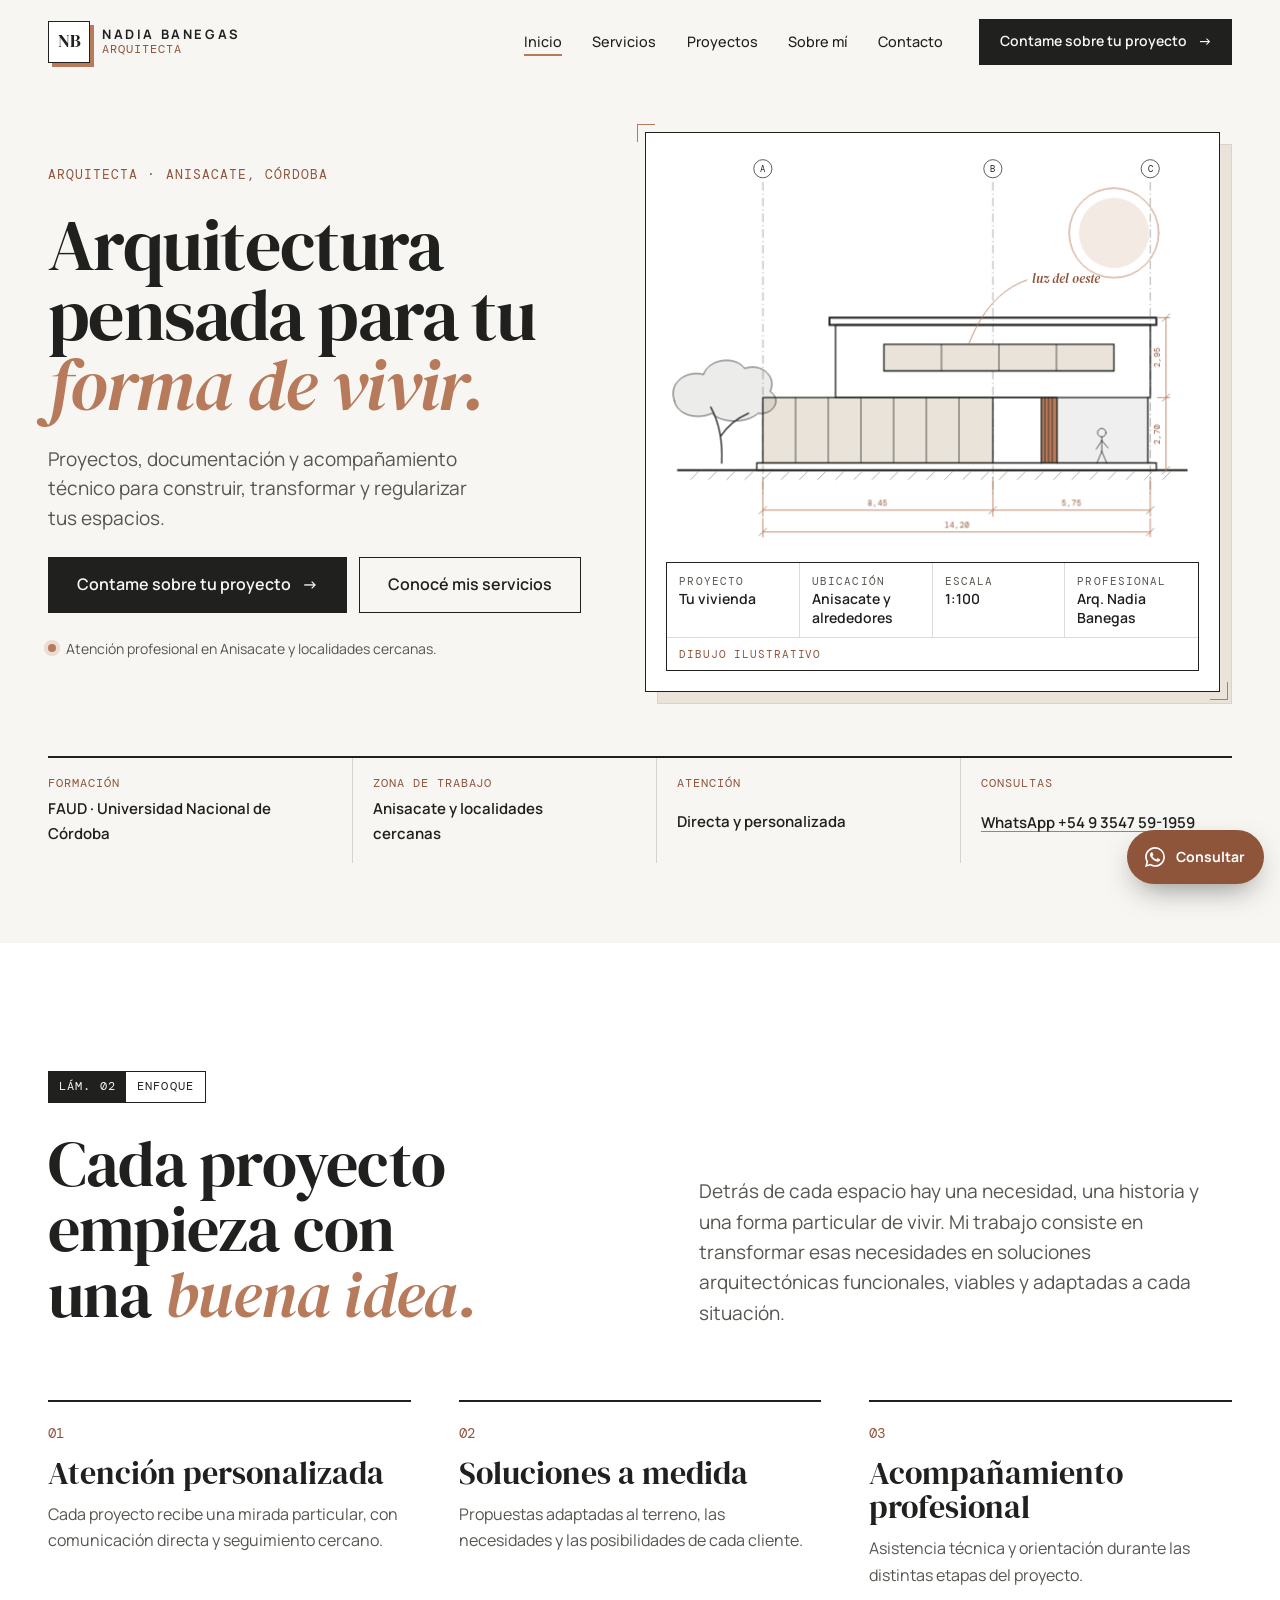
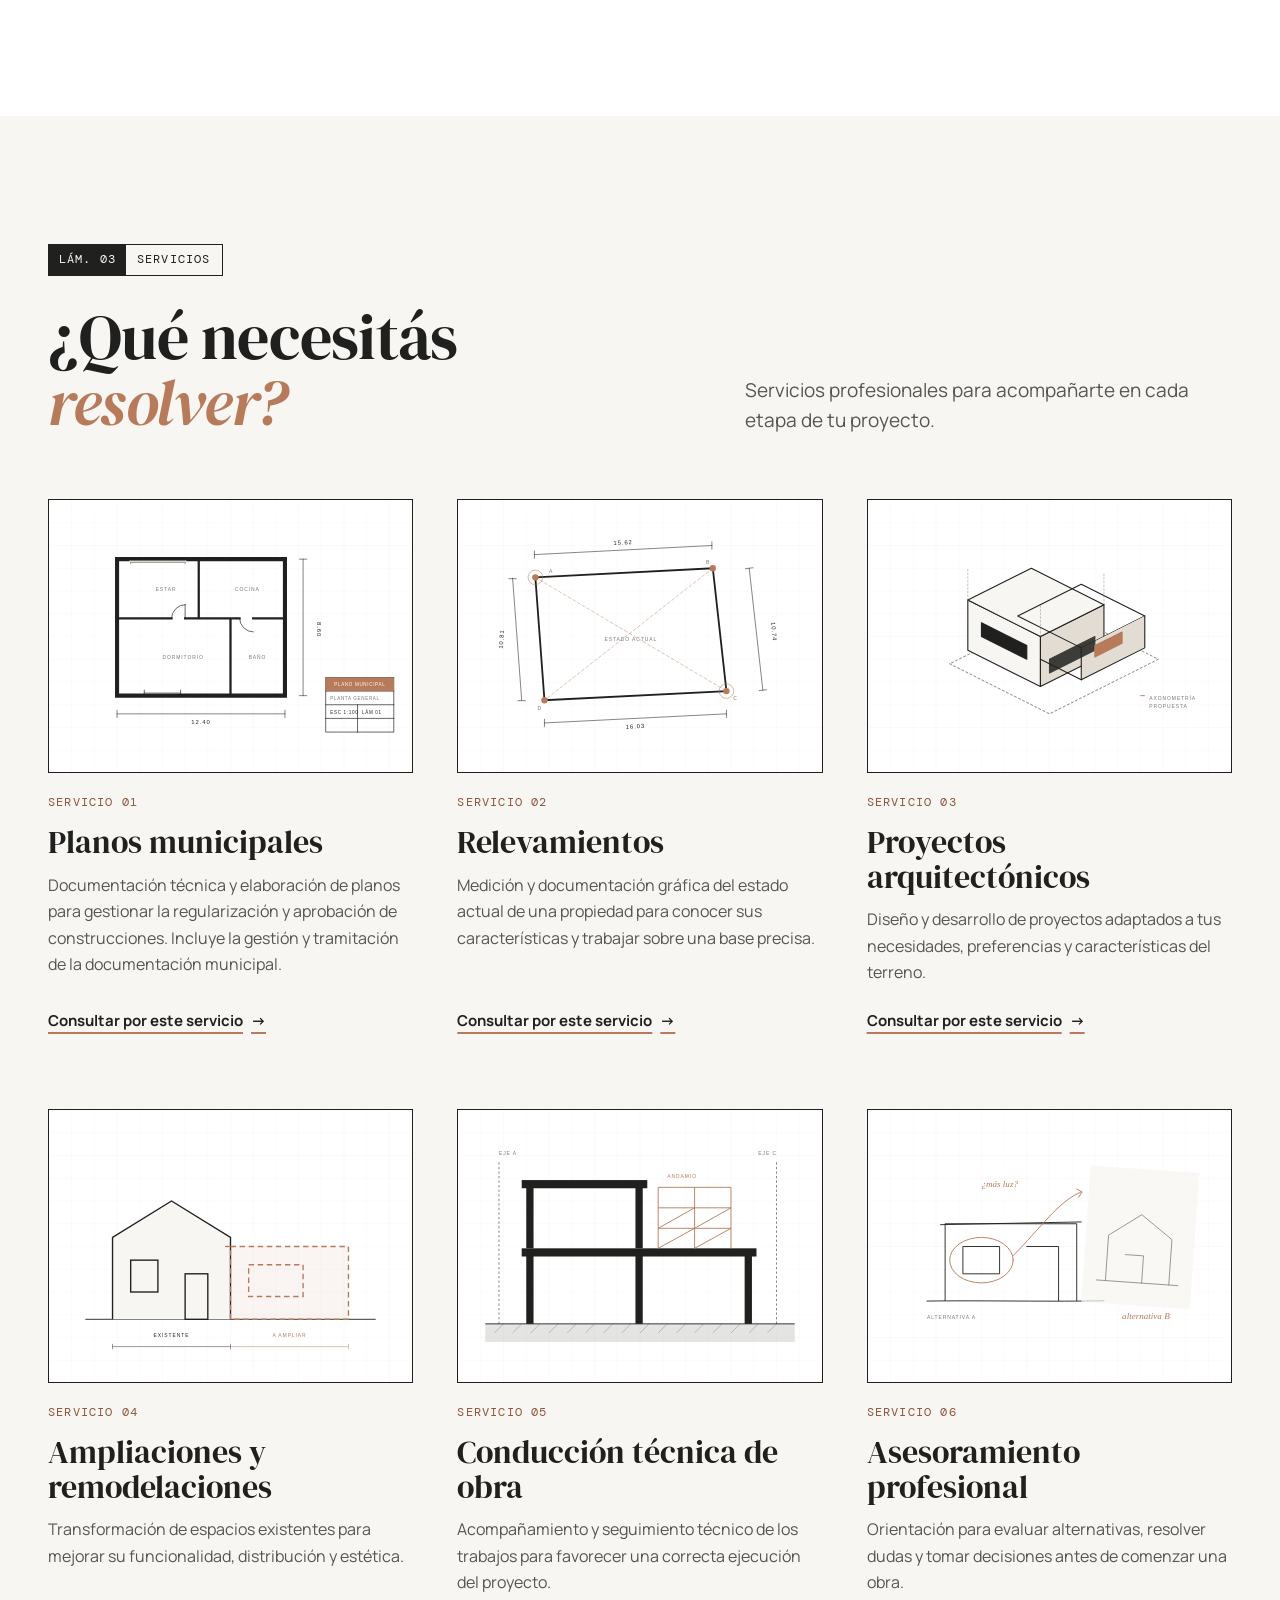
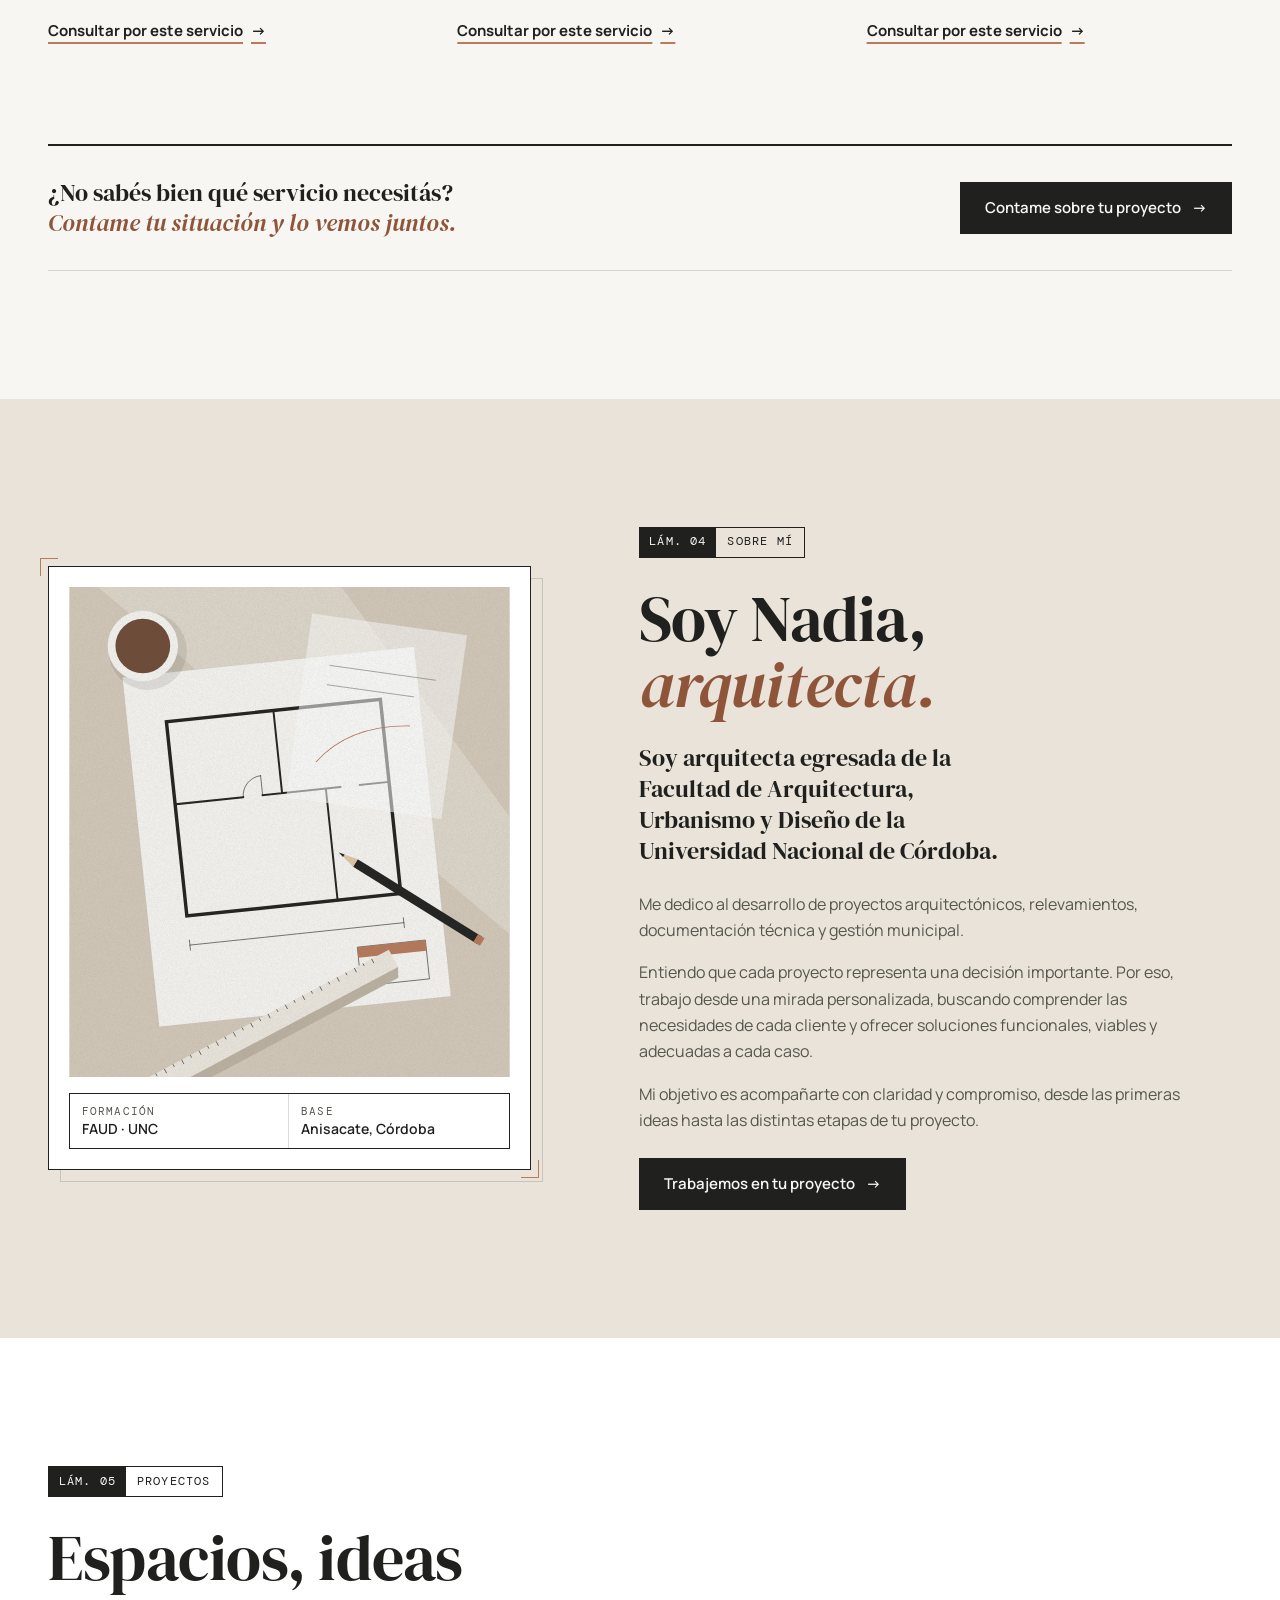
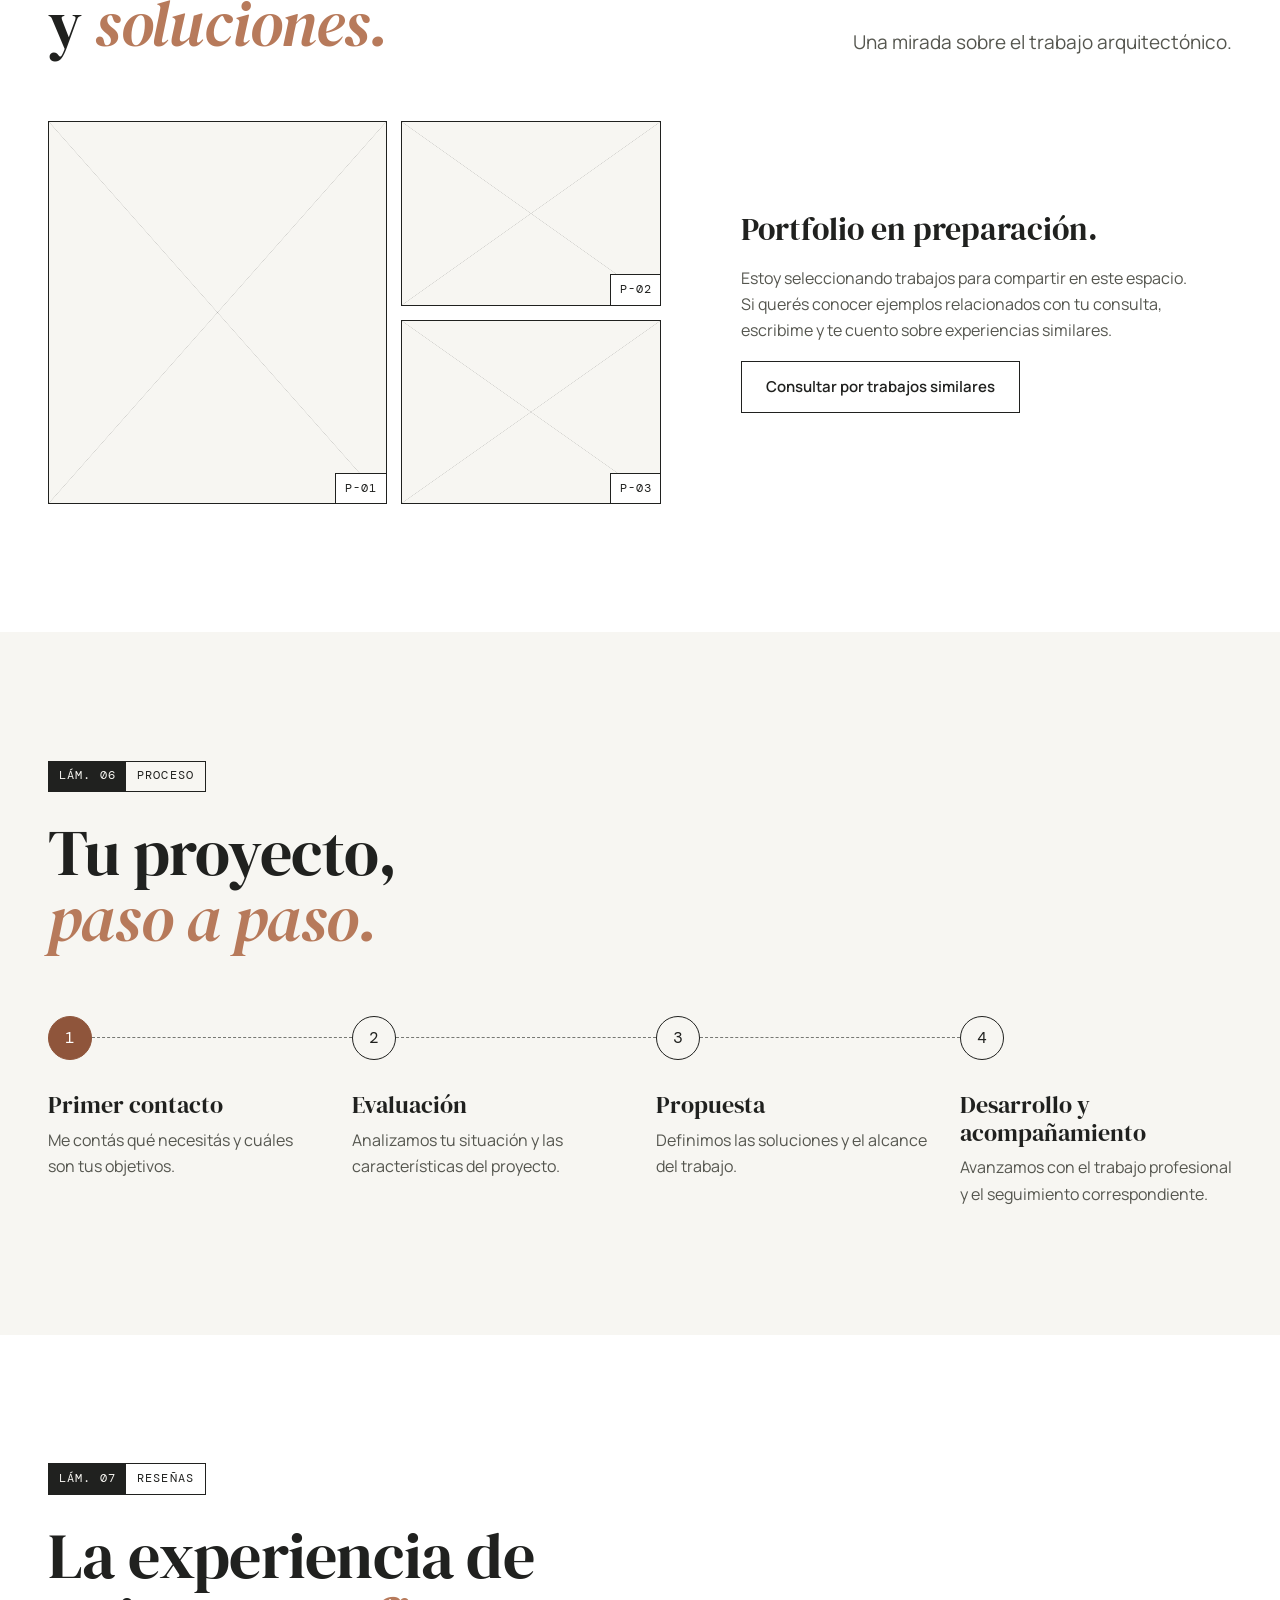
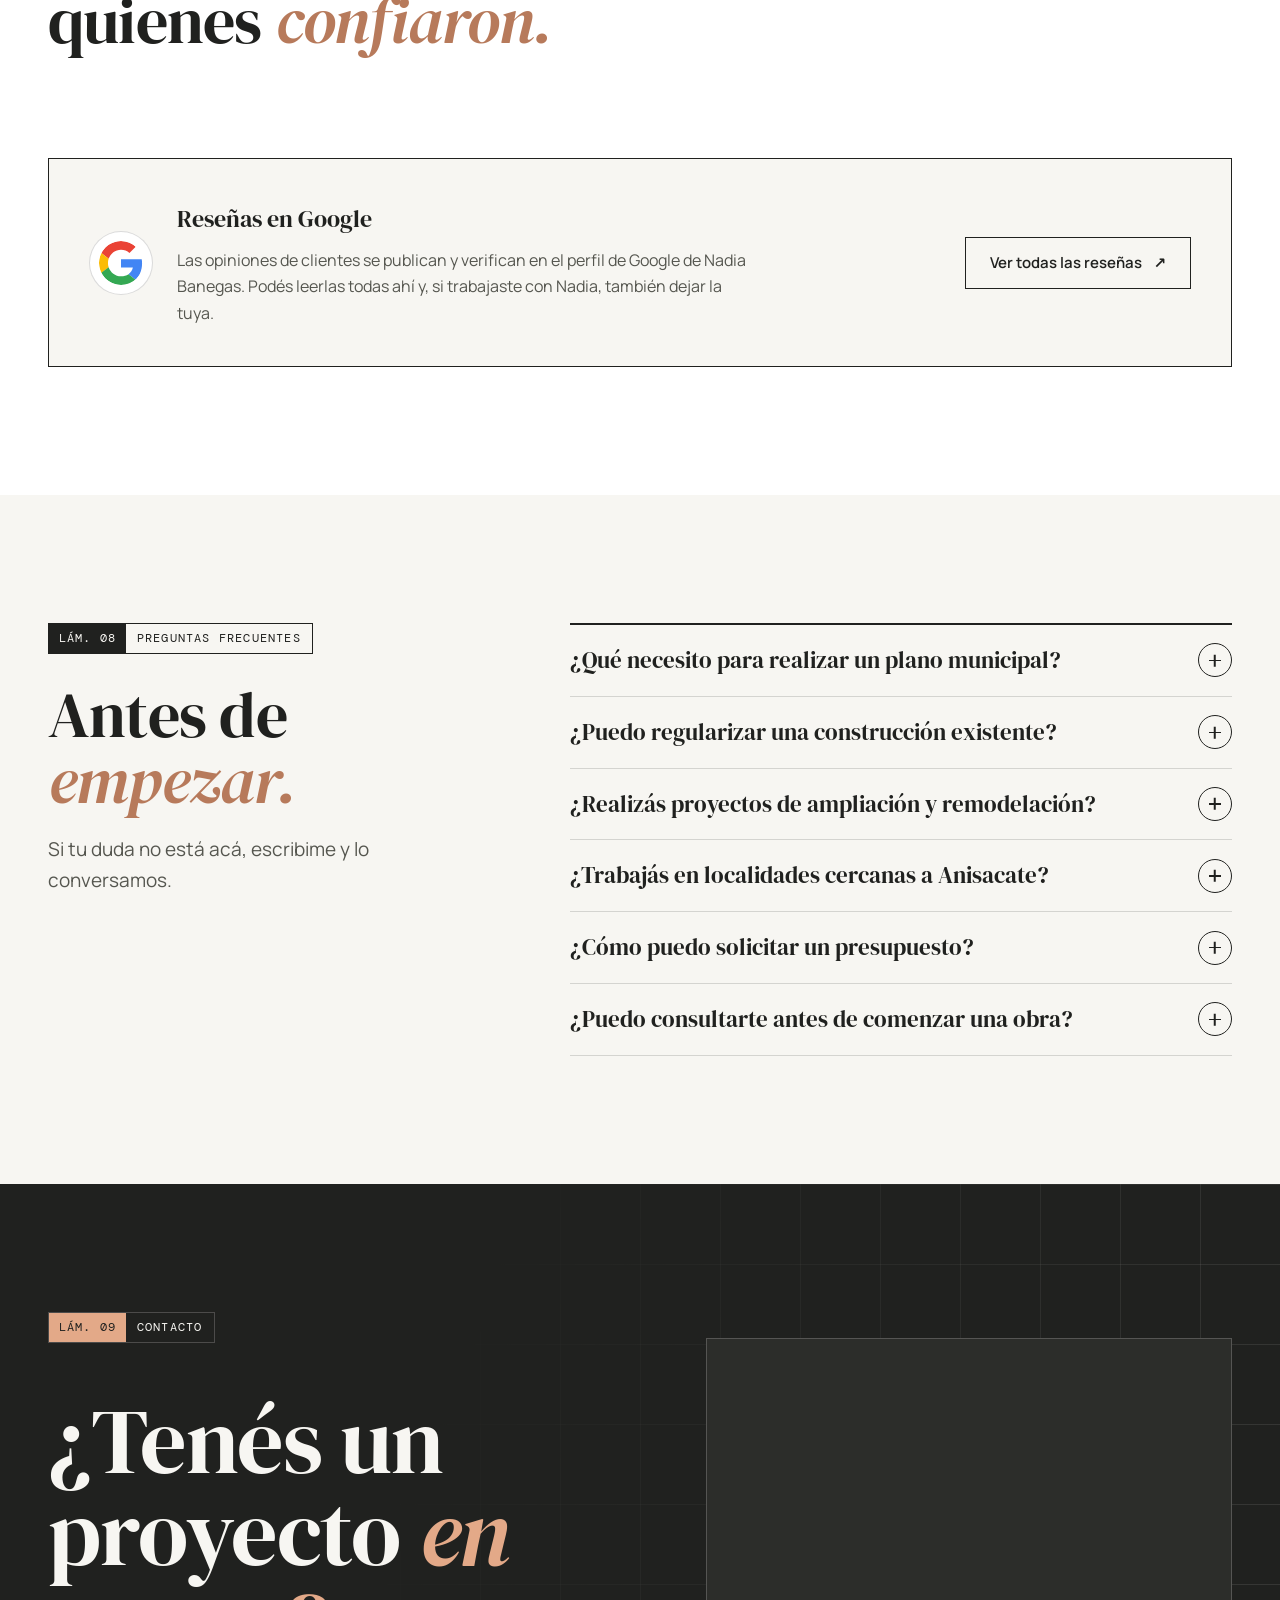
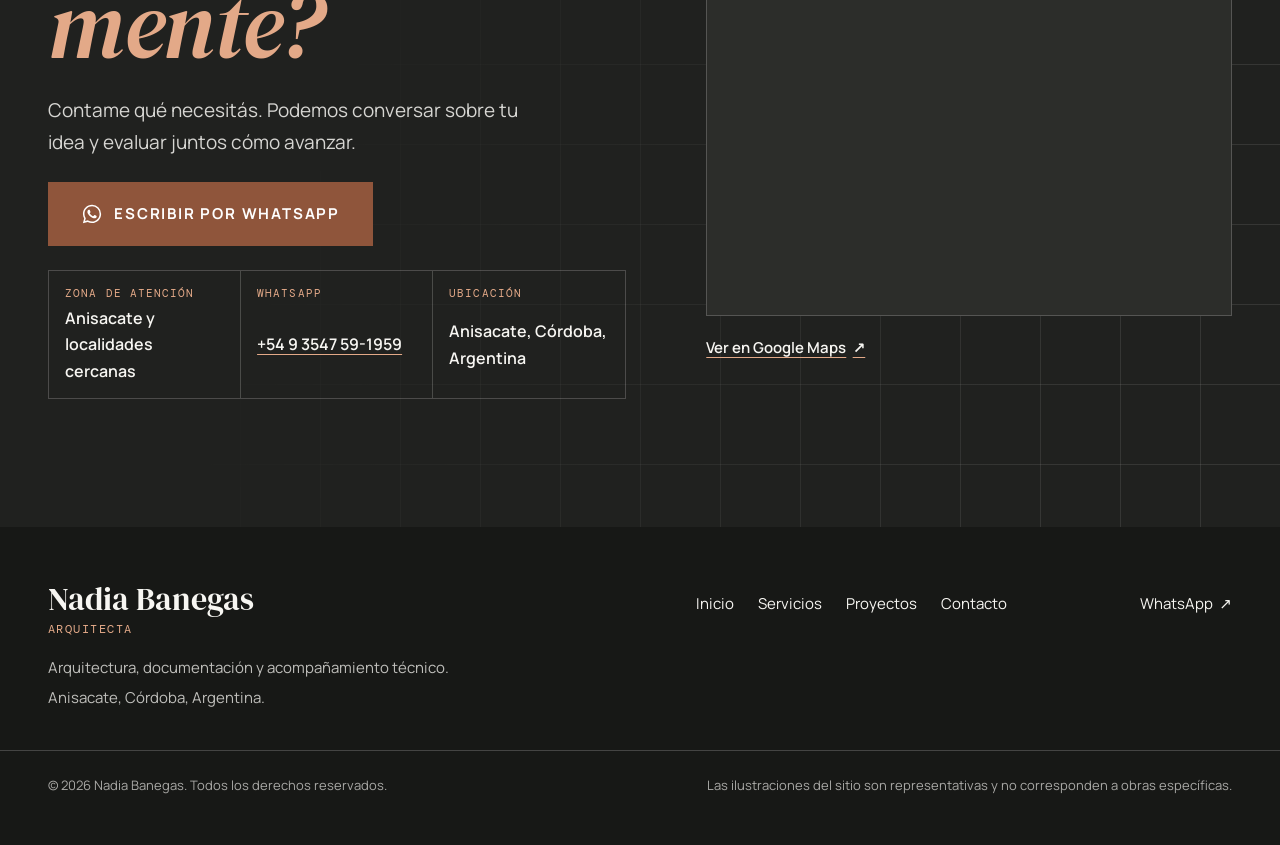
==== commit 4f0cafd6: "Rediseño con lenguaje de láminas de arquitectura - Concepto: cada sección es una lámina numerada, co" ====
--- a/index.html
+++ b/index.html
@@ -8,7 +8,8 @@
   <link rel="canonical" href="https://larsbologna.github.io/WEB-NADIA/">
   <meta name="robots" content="index, follow, max-image-preview:large">
   <meta name="author" content="Nadia Banegas">
-  <meta name="theme-color" content="#20211F">
+  <meta name="theme-color" content="#F7F6F2">
+  <meta name="color-scheme" content="only light">
   <meta name="geo.region" content="AR-X">
   <meta name="geo.placename" content="Anisacate, Córdoba, Argentina">
 
@@ -35,8 +36,7 @@
 
   <link rel="preconnect" href="https://fonts.googleapis.com">
   <link rel="preconnect" href="https://fonts.gstatic.com" crossorigin>
-  <link rel="stylesheet" href="https://fonts.googleapis.com/css2?family=DM+Serif+Display:ital@0;1&family=Manrope:wght@400;500;600;700&display=swap">
-  <link rel="preload" href="assets/img/hero-vivienda.svg" as="image" type="image/svg+xml">
+  <link rel="stylesheet" href="https://fonts.googleapis.com/css2?family=DM+Mono:wght@400;500&family=DM+Serif+Display:ital@0;1&family=Manrope:wght@400;500;600;700&display=swap">
   <link rel="stylesheet" href="css/styles.css">
   <script>document.documentElement.classList.add('js')</script>
 
@@ -100,18 +100,74 @@
     ]
   }
   </script>
+  <script type="application/ld+json">
+{
+  "@context": "https://schema.org",
+  "@type": "FAQPage",
+  "mainEntity": [
+    {
+      "@type": "Question",
+      "name": "¿Qué necesito para realizar un plano municipal?",
+      "acceptedAnswer": {
+        "@type": "Answer",
+        "text": "Depende del tipo de trámite y de los requisitos de cada municipio. En general, se parte de la documentación de la propiedad (por ejemplo, escritura o boleto de compraventa y datos catastrales) y de un relevamiento o proyecto de lo que está construido o se va a construir. En una primera consulta reviso tu caso y te indico qué documentación conviene reunir."
+      }
+    },
+    {
+      "@type": "Question",
+      "name": "¿Puedo regularizar una construcción existente?",
+      "acceptedAnswer": {
+        "@type": "Answer",
+        "text": "En muchos casos es posible iniciar un trámite de regularización. La viabilidad depende de las características de la construcción y de la normativa vigente en cada localidad, por eso se analiza caso por caso. El primer paso suele ser un relevamiento del estado actual para conocer la situación con precisión y definir cómo avanzar. La aprobación final depende siempre del organismo correspondiente."
+      }
+    },
+    {
+      "@type": "Question",
+      "name": "¿Realizás proyectos de ampliación y remodelación?",
+      "acceptedAnswer": {
+        "@type": "Answer",
+        "text": "Sí. Trabajo sobre espacios existentes para mejorar su funcionalidad, su distribución y su estética. Partimos de lo que ya está construido, evaluamos las posibilidades y desarrollamos una propuesta adaptada a tus necesidades, junto con la documentación que el trabajo requiera."
+      }
+    },
+    {
+      "@type": "Question",
+      "name": "¿Trabajás en localidades cercanas a Anisacate?",
+      "acceptedAnswer": {
+        "@type": "Answer",
+        "text": "Sí. Atiendo en Anisacate y en localidades cercanas. Si tu propiedad está en Alta Gracia o en otra localidad de la zona, escribime con la ubicación y conversamos sobre la posibilidad de acompañarte."
+      }
+    },
+    {
+      "@type": "Question",
+      "name": "¿Cómo puedo solicitar un presupuesto?",
+      "acceptedAnswer": {
+        "@type": "Answer",
+        "text": "Escribime por WhatsApp y contame qué necesitás, dónde está la propiedad y, si los tenés, compartime fotos o documentación. Con esa información puedo orientarte y, si hace falta, coordinamos una visita para conocer el lugar y preparar una propuesta con el alcance del trabajo y los honorarios."
+      }
+    },
+    {
+      "@type": "Question",
+      "name": "¿Puedo consultarte antes de comenzar una obra?",
+      "acceptedAnswer": {
+        "@type": "Answer",
+        "text": "Sí, y es lo más recomendable. Consultar antes de empezar permite evaluar alternativas, anticipar requisitos técnicos y municipales y tomar decisiones con más información. El asesoramiento profesional está pensado justamente para esa etapa."
+      }
+    }
+  ]
+}
+  </script>
 </head>
 <body>
   <a class="skip-link" href="#contenido">Saltar al contenido</a>
 
-  <!-- ============ NAVEGACIÓN ============ -->
   <header class="site-header" data-header>
-    <div class="container header-inner">
-      <a class="brand" href="#inicio" aria-label="Nadia Banegas, arquitecta — ir al inicio">
+    <div class="wrap header-inner">
+      <a class="brand" href="#inicio" aria-label="Nadia Banegas, arquitecta. Ir al inicio">
         <span class="brand-mark" aria-hidden="true">NB</span>
-        <span class="brand-name">Nadia Banegas</span>
-        <span class="brand-sep" aria-hidden="true">/</span>
-        <span class="brand-role">Arquitecta</span>
+        <span class="brand-text">
+          <span class="brand-name">Nadia Banegas</span>
+          <span class="brand-role">Arquitecta</span>
+        </span>
       </a>
 
       <nav class="nav" aria-label="Navegación principal">
@@ -128,8 +184,8 @@
             <li><a href="#sobre-mi" data-nav-link>Sobre mí</a></li>
             <li><a href="#contacto" data-nav-link>Contacto</a></li>
           </ul>
-          <a class="btn btn-dark nav-cta" href="https://wa.me/5493547591959" data-wa target="_blank" rel="noopener">
-            Contame sobre tu proyecto <span aria-hidden="true">→</span>
+          <a class="btn btn-primary nav-cta" href="https://wa.me/5493547591959" data-wa target="_blank" rel="noopener">
+            Contame sobre tu proyecto <span class="btn-arrow" aria-hidden="true">→</span>
           </a>
           <p class="nav-panel-foot">Anisacate, Córdoba, Argentina</p>
         </div>
@@ -139,80 +195,121 @@
 
   <main id="contenido">
 
-    <!-- ============ 1 · HERO ============ -->
+    <!-- ============ HERO ============ -->
     <section class="hero" id="inicio" aria-labelledby="hero-title">
-      <div class="hero-bg" aria-hidden="true">
-        <img src="assets/img/hero-vivienda.svg" alt="" width="1600" height="1200" fetchpriority="high">
-      </div>
-
-      <div class="container hero-inner">
+      <div class="wrap hero-grid">
         <div class="hero-copy">
-          <p class="eyebrow eyebrow-light reveal">Arquitecta en Anisacate, Córdoba</p>
-          <h1 class="hero-title reveal" id="hero-title">
-            Arquitectura pensada para tu <em>forma de vivir.</em>
-          </h1>
-          <p class="hero-lead reveal">
-            Proyectos, documentación y acompañamiento técnico para construir, transformar y regularizar tus espacios.
-          </p>
-          <div class="hero-actions reveal">
-            <a class="btn btn-accent btn-lg" href="https://wa.me/5493547591959" data-wa target="_blank" rel="noopener">
+          <p class="eyebrow">Arquitecta · Anisacate, Córdoba</p>
+          <h1 class="hero-title" id="hero-title">Arquitectura pensada para tu <em>forma de vivir.</em></h1>
+          <p class="hero-lead">Proyectos, documentación y acompañamiento técnico para construir, transformar y regularizar tus espacios.</p>
+          <div class="hero-actions">
+            <a class="btn btn-primary btn-lg" href="https://wa.me/5493547591959" data-wa target="_blank" rel="noopener">
               Contame sobre tu proyecto <span class="btn-arrow" aria-hidden="true">→</span>
             </a>
-            <a class="btn btn-ghost-light btn-lg" href="#servicios">Conocé mis servicios</a>
-          </div>
-          <p class="hero-note reveal">
-            <span class="dot" aria-hidden="true"></span>
-            Atención profesional en Anisacate y localidades cercanas.
-          </p>
-        </div>
-      </div>
-
-      <div class="hero-bar">
-        <div class="container hero-bar-inner">
-          <a class="scroll-cue" href="#propuesta" aria-label="Explorar la página">
-            <span class="scroll-cue-line" aria-hidden="true"></span>
-            <span class="scroll-cue-text">Explorar</span>
-          </a>
-          <ul class="hero-facts" aria-label="Datos principales">
-            <li><span>Formación</span>FAUD · Universidad Nacional de Córdoba</li>
-            <li><span>Zona</span>Anisacate y localidades cercanas</li>
-            <li><span>Atención</span>Directa y personalizada</li>
-          </ul>
-        </div>
-      </div>
-    </section>
-
-    <!-- Franja de servicios -->
-    <div class="ticker" aria-hidden="true">
-      <div class="ticker-track">
-        <span>Planos municipales</span><span>Relevamientos</span><span>Proyectos arquitectónicos</span><span>Ampliaciones y remodelaciones</span><span>Conducción técnica de obra</span><span>Asesoramiento profesional</span><span>Gestión municipal</span>
-        <span>Planos municipales</span><span>Relevamientos</span><span>Proyectos arquitectónicos</span><span>Ampliaciones y remodelaciones</span><span>Conducción técnica de obra</span><span>Asesoramiento profesional</span><span>Gestión municipal</span>
-      </div>
-    </div>
-
-    <!-- ============ 2 · PROPUESTA DE VALOR ============ -->
-    <section class="section value" id="propuesta" aria-labelledby="value-title">
-      <div class="container">
+            <a class="btn btn-line btn-lg" href="#servicios">Conocé mis servicios</a>
+          </div>
+          <p class="hero-note"><span class="dot" aria-hidden="true"></span>Atención profesional en Anisacate y localidades cercanas.</p>
+        </div>
+
+        <figure class="sheet hero-sheet">
+          <svg class="elevation" viewBox="20 36 880 650" role="img" aria-labelledby="elev-title">
+            <title id="elev-title">Dibujo ilustrativo del alzado de una vivienda contemporánea, con cotas y ejes</title>
+            <!-- sol -->
+            <circle class="fade sun" style="--t:1.9s" cx="760" cy="168" r="58"/>
+            <circle class="draw dim" style="--t:1.7s" pathLength="1" cx="760" cy="168" r="74"/>
+            <!-- ejes -->
+            <g class="fade axes" style="--t:.1s">
+              <path d="M180 84 V600 M560 84 V600 M820 84 V600"/>
+            </g>
+            <g class="fade axis-tags" style="--t:.2s">
+              <circle cx="180" cy="62" r="15"/><circle cx="560" cy="62" r="15"/><circle cx="820" cy="62" r="15"/>
+              <text x="180" y="67">A</text><text x="560" y="67">B</text><text x="820" y="67">C</text>
+            </g>
+            <!-- rellenos -->
+            <rect class="fade glass" style="--t:1.2s" x="180" y="440" width="380" height="108"/>
+            <rect class="fade glass" style="--t:1.3s" x="380" y="352" width="380" height="44"/>
+            <rect class="fade corten" style="--t:1.4s" x="640" y="440" width="26" height="108"/>
+            <rect class="fade shade" style="--t:1.4s" x="666" y="440" width="154" height="108"/>
+            <path class="fade canopy-fill" style="--t:1.5s" d="M34 446 C22 414 56 394 82 402 C90 376 134 370 150 392 C176 382 204 404 192 430 C212 442 198 470 172 466 C152 484 110 482 96 466 C70 478 38 468 34 446 Z"/>
+            <!-- líneas -->
+            <path class="draw ln-heavy" style="--t:.3s" pathLength="1" d="M40 560 H880"/>
+            <path class="draw ln" style="--t:.45s" pathLength="1" d="M170 548 H830 V560 H170 Z"/>
+            <path class="draw ln" style="--t:.55s" pathLength="1" d="M180 548 V440 H560 V548"/>
+            <path class="draw ln" style="--t:.65s" pathLength="1" d="M560 440 H666 V548 M640 440 V548"/>
+            <path class="draw ln" style="--t:.75s" pathLength="1" d="M300 440 V320 H820 V440 H300"/>
+            <path class="draw ln-heavy" style="--t:.85s" pathLength="1" d="M290 308 H830 V320 H290 Z"/>
+            <path class="draw ln" style="--t:.9s" pathLength="1" d="M816 440 V548"/>
+            <path class="draw ln-thin" style="--t:.95s" pathLength="1" d="M234 440 V548 M288 440 V548 M342 440 V548 M396 440 V548 M450 440 V548 M504 440 V548"/>
+            <path class="draw ln" style="--t:1s" pathLength="1" d="M380 352 H760 V396 H380 Z"/>
+            <path class="draw ln-thin" style="--t:1.05s" pathLength="1" d="M475 352 V396 M570 352 V396 M665 352 V396"/>
+            <path class="draw ln-thin" style="--t:1.1s" pathLength="1" d="M646 440 V548 M652 440 V548 M658 440 V548"/>
+            <!-- árbol -->
+            <path class="draw ln" style="--t:.9s" pathLength="1" d="M112 548 C114 506 106 478 94 456 M110 504 C122 486 138 474 156 466"/>
+            <path class="draw ln-thin" style="--t:1s" pathLength="1" d="M34 446 C22 414 56 394 82 402 C90 376 134 370 150 392 C176 382 204 404 192 430 C212 442 198 470 172 466 C152 484 110 482 96 466 C70 478 38 468 34 446 Z"/>
+            <!-- persona (escala) -->
+            <g class="fade ln-thin" style="--t:1.6s">
+              <circle cx="740" cy="498" r="7"/>
+              <path d="M740 505 V529 M740 529 L732 548 M740 529 L748 548 M740 511 L731 525 M740 511 L750 523"/>
+            </g>
+            <!-- terreno -->
+            <path class="fade hatch" style="--t:.6s" d="M60 576 l14 -14 M90 576 l14 -14 M120 576 l14 -14 M150 576 l14 -14 M180 576 l14 -14 M210 576 l14 -14 M240 576 l14 -14 M270 576 l14 -14 M300 576 l14 -14 M330 576 l14 -14 M360 576 l14 -14 M390 576 l14 -14 M420 576 l14 -14 M450 576 l14 -14 M480 576 l14 -14 M510 576 l14 -14 M540 576 l14 -14 M570 576 l14 -14 M600 576 l14 -14 M630 576 l14 -14 M660 576 l14 -14 M690 576 l14 -14 M720 576 l14 -14 M750 576 l14 -14 M780 576 l14 -14 M810 576 l14 -14 M840 576 l14 -14"/>
+            <!-- cotas -->
+            <path class="draw dim" style="--t:1.5s" pathLength="1" d="M180 572 V636 M560 572 V636 M820 572 V636 M180 626 H820 M174 632 L186 620 M554 632 L566 620 M814 632 L826 620"/>
+            <path class="draw dim" style="--t:1.65s" pathLength="1" d="M180 662 H820 M174 668 L186 656 M814 668 L826 656 M180 640 V670 M820 640 V670"/>
+            <path class="draw dim" style="--t:1.6s" pathLength="1" d="M846 560 V308 M840 566 L852 554 M840 446 L852 434 M840 314 L852 302 M832 440 H852 M832 308 H852"/>
+            <g class="fade dim-text" style="--t:1.9s">
+              <text x="370" y="618">8,45</text>
+              <text x="690" y="618">5,75</text>
+              <text x="500" y="655">14,20</text>
+              <text x="836" y="500" transform="rotate(-90 836 500)">2,70</text>
+              <text x="836" y="374" transform="rotate(-90 836 374)">2,95</text>
+            </g>
+            <!-- anotación -->
+            <path class="draw dim" style="--t:2s" pathLength="1" d="M520 352 C540 300 570 262 616 246"/>
+            <g class="fade note" style="--t:2.2s"><text x="624" y="250">luz del oeste</text></g>
+          </svg>
+          <figcaption class="titleblock">
+            <dl>
+              <div><dt>Proyecto</dt><dd>Tu vivienda</dd></div>
+              <div><dt>Ubicación</dt><dd>Anisacate y alrededores</dd></div>
+              <div><dt>Escala</dt><dd>1:100</dd></div>
+              <div><dt>Profesional</dt><dd>Arq. Nadia Banegas</dd></div>
+            </dl>
+            <p class="titleblock-note">Dibujo ilustrativo</p>
+          </figcaption>
+        </figure>
+      </div>
+
+      <div class="wrap">
+        <ul class="hero-facts" aria-label="Datos principales">
+          <li><span>Formación</span>FAUD · Universidad Nacional de Córdoba</li>
+          <li><span>Zona de trabajo</span>Anisacate y localidades cercanas</li>
+          <li><span>Atención</span>Directa y personalizada</li>
+          <li><span>Consultas</span><a href="https://wa.me/5493547591959" data-wa target="_blank" rel="noopener">WhatsApp +54 9 3547 59-1959</a></li>
+        </ul>
+      </div>
+    </section>
+
+    <!-- ============ PROPUESTA DE VALOR ============ -->
+    <section class="section band-white" id="propuesta" aria-labelledby="value-title">
+      <div class="wrap">
+        <p class="sheet-code"><span>Lám. 02</span>Enfoque</p>
         <div class="value-head">
-          <p class="eyebrow reveal">Enfoque</p>
-          <h2 class="section-title reveal" id="value-title">Cada proyecto empieza con una buena idea.</h2>
-          <p class="value-text reveal">
-            Detrás de cada espacio hay una necesidad, una historia y una forma particular de vivir. Mi trabajo consiste en transformar esas necesidades en soluciones arquitectónicas funcionales, viables y adaptadas a cada situación.
-          </p>
-        </div>
-
+          <h2 class="section-title" id="value-title">Cada proyecto empieza con una <em>buena idea.</em></h2>
+          <p class="lead">Detrás de cada espacio hay una necesidad, una historia y una forma particular de vivir. Mi trabajo consiste en transformar esas necesidades en soluciones arquitectónicas funcionales, viables y adaptadas a cada situación.</p>
+        </div>
         <ol class="pillars">
-          <li class="pillar reveal">
+          <li class="pillar">
             <span class="pillar-num">01</span>
             <h3 class="pillar-title">Atención personalizada</h3>
             <p>Cada proyecto recibe una mirada particular, con comunicación directa y seguimiento cercano.</p>
           </li>
-          <li class="pillar reveal">
+          <li class="pillar">
             <span class="pillar-num">02</span>
             <h3 class="pillar-title">Soluciones a medida</h3>
             <p>Propuestas adaptadas al terreno, las necesidades y las posibilidades de cada cliente.</p>
           </li>
-          <li class="pillar reveal">
+          <li class="pillar">
             <span class="pillar-num">03</span>
             <h3 class="pillar-title">Acompañamiento profesional</h3>
             <p>Asistencia técnica y orientación durante las distintas etapas del proyecto.</p>
@@ -221,192 +318,163 @@
       </div>
     </section>
 
-    <!-- ============ 3 · SERVICIOS ============ -->
-    <section class="section services" id="servicios" aria-labelledby="services-title">
-      <div class="container">
-        <div class="section-head split">
-          <div>
-            <p class="eyebrow reveal">Servicios</p>
-            <h2 class="section-title reveal" id="services-title">¿Qué necesitás resolver?</h2>
-          </div>
-          <p class="section-sub reveal">Servicios profesionales para acompañarte en cada etapa de tu proyecto.</p>
+    <!-- ============ SERVICIOS ============ -->
+    <section class="section" id="servicios" aria-labelledby="services-title">
+      <div class="wrap">
+        <p class="sheet-code"><span>Lám. 03</span>Servicios</p>
+        <div class="section-head">
+          <h2 class="section-title" id="services-title">¿Qué necesitás <em>resolver?</em></h2>
+          <p class="lead">Servicios profesionales para acompañarte en cada etapa de tu proyecto.</p>
         </div>
 
         <ul class="service-grid">
-          <li class="service-card reveal">
+          <li class="service">
             <div class="service-media">
               <img src="assets/img/servicio-planos.svg" alt="" width="800" height="600" loading="lazy" decoding="async">
-              <span class="service-num">01</span>
-            </div>
-            <div class="service-body">
-              <h3 class="service-title">Planos municipales</h3>
-              <p>Documentación técnica y elaboración de planos para gestionar la regularización y aprobación de construcciones. Incluye la gestión y tramitación de la documentación municipal.</p>
-              <a class="service-cta" href="https://wa.me/5493547591959" data-wa data-service="Planos municipales" target="_blank" rel="noopener">
-                Consultar por este servicio <span aria-hidden="true">→</span>
-              </a>
-            </div>
-          </li>
-          <li class="service-card reveal">
+            </div>
+            <p class="service-code">Servicio 01</p>
+            <h3 class="service-title">Planos municipales</h3>
+            <p class="service-desc">Documentación técnica y elaboración de planos para gestionar la regularización y aprobación de construcciones. Incluye la gestión y tramitación de la documentación municipal.</p>
+            <a class="service-cta" href="https://wa.me/5493547591959" data-wa data-service="Planos municipales" target="_blank" rel="noopener">Consultar por este servicio <span aria-hidden="true">→</span></a>
+          </li>
+          <li class="service">
             <div class="service-media">
               <img src="assets/img/servicio-relevamientos.svg" alt="" width="800" height="600" loading="lazy" decoding="async">
-              <span class="service-num">02</span>
-            </div>
-            <div class="service-body">
-              <h3 class="service-title">Relevamientos</h3>
-              <p>Medición y documentación gráfica del estado actual de una propiedad para conocer sus características y trabajar sobre una base precisa.</p>
-              <a class="service-cta" href="https://wa.me/5493547591959" data-wa data-service="Relevamientos" target="_blank" rel="noopener">
-                Consultar por este servicio <span aria-hidden="true">→</span>
-              </a>
-            </div>
-          </li>
-          <li class="service-card reveal">
+            </div>
+            <p class="service-code">Servicio 02</p>
+            <h3 class="service-title">Relevamientos</h3>
+            <p class="service-desc">Medición y documentación gráfica del estado actual de una propiedad para conocer sus características y trabajar sobre una base precisa.</p>
+            <a class="service-cta" href="https://wa.me/5493547591959" data-wa data-service="Relevamientos" target="_blank" rel="noopener">Consultar por este servicio <span aria-hidden="true">→</span></a>
+          </li>
+          <li class="service">
             <div class="service-media">
               <img src="assets/img/servicio-proyectos.svg" alt="" width="800" height="600" loading="lazy" decoding="async">
-              <span class="service-num">03</span>
-            </div>
-            <div class="service-body">
-              <h3 class="service-title">Proyectos arquitectónicos</h3>
-              <p>Diseño y desarrollo de proyectos adaptados a tus necesidades, preferencias y características del terreno.</p>
-              <a class="service-cta" href="https://wa.me/5493547591959" data-wa data-service="Proyectos arquitectónicos" target="_blank" rel="noopener">
-                Consultar por este servicio <span aria-hidden="true">→</span>
-              </a>
-            </div>
-          </li>
-          <li class="service-card reveal">
+            </div>
+            <p class="service-code">Servicio 03</p>
+            <h3 class="service-title">Proyectos arquitectónicos</h3>
+            <p class="service-desc">Diseño y desarrollo de proyectos adaptados a tus necesidades, preferencias y características del terreno.</p>
+            <a class="service-cta" href="https://wa.me/5493547591959" data-wa data-service="Proyectos arquitectónicos" target="_blank" rel="noopener">Consultar por este servicio <span aria-hidden="true">→</span></a>
+          </li>
+          <li class="service">
             <div class="service-media">
               <img src="assets/img/servicio-ampliaciones.svg" alt="" width="800" height="600" loading="lazy" decoding="async">
-              <span class="service-num">04</span>
-            </div>
-            <div class="service-body">
-              <h3 class="service-title">Ampliaciones y remodelaciones</h3>
-              <p>Transformación de espacios existentes para mejorar su funcionalidad, distribución y estética.</p>
-              <a class="service-cta" href="https://wa.me/5493547591959" data-wa data-service="Ampliaciones y remodelaciones" target="_blank" rel="noopener">
-                Consultar por este servicio <span aria-hidden="true">→</span>
-              </a>
-            </div>
-          </li>
-          <li class="service-card reveal">
+            </div>
+            <p class="service-code">Servicio 04</p>
+            <h3 class="service-title">Ampliaciones y remodelaciones</h3>
+            <p class="service-desc">Transformación de espacios existentes para mejorar su funcionalidad, distribución y estética.</p>
+            <a class="service-cta" href="https://wa.me/5493547591959" data-wa data-service="Ampliaciones y remodelaciones" target="_blank" rel="noopener">Consultar por este servicio <span aria-hidden="true">→</span></a>
+          </li>
+          <li class="service">
             <div class="service-media">
               <img src="assets/img/servicio-obra.svg" alt="" width="800" height="600" loading="lazy" decoding="async">
-              <span class="service-num">05</span>
-            </div>
-            <div class="service-body">
-              <h3 class="service-title">Conducción técnica de obra</h3>
-              <p>Acompañamiento y seguimiento técnico de los trabajos para favorecer una correcta ejecución del proyecto.</p>
-              <a class="service-cta" href="https://wa.me/5493547591959" data-wa data-service="Conducción técnica de obra" target="_blank" rel="noopener">
-                Consultar por este servicio <span aria-hidden="true">→</span>
-              </a>
-            </div>
-          </li>
-          <li class="service-card reveal">
+            </div>
+            <p class="service-code">Servicio 05</p>
+            <h3 class="service-title">Conducción técnica de obra</h3>
+            <p class="service-desc">Acompañamiento y seguimiento técnico de los trabajos para favorecer una correcta ejecución del proyecto.</p>
+            <a class="service-cta" href="https://wa.me/5493547591959" data-wa data-service="Conducción técnica de obra" target="_blank" rel="noopener">Consultar por este servicio <span aria-hidden="true">→</span></a>
+          </li>
+          <li class="service">
             <div class="service-media">
               <img src="assets/img/servicio-asesoramiento.svg" alt="" width="800" height="600" loading="lazy" decoding="async">
-              <span class="service-num">06</span>
-            </div>
-            <div class="service-body">
-              <h3 class="service-title">Asesoramiento profesional</h3>
-              <p>Orientación para evaluar alternativas, resolver dudas y tomar decisiones antes de comenzar una obra.</p>
-              <a class="service-cta" href="https://wa.me/5493547591959" data-wa data-service="Asesoramiento profesional" target="_blank" rel="noopener">
-                Consultar por este servicio <span aria-hidden="true">→</span>
-              </a>
-            </div>
+            </div>
+            <p class="service-code">Servicio 06</p>
+            <h3 class="service-title">Asesoramiento profesional</h3>
+            <p class="service-desc">Orientación para evaluar alternativas, resolver dudas y tomar decisiones antes de comenzar una obra.</p>
+            <a class="service-cta" href="https://wa.me/5493547591959" data-wa data-service="Asesoramiento profesional" target="_blank" rel="noopener">Consultar por este servicio <span aria-hidden="true">→</span></a>
           </li>
         </ul>
 
-        <div class="inline-cta reveal">
-          <p class="inline-cta-text">¿No sabés bien qué servicio necesitás? <span>Contame tu situación y lo vemos juntos.</span></p>
-          <a class="btn btn-accent" href="https://wa.me/5493547591959" data-wa target="_blank" rel="noopener">
+        <div class="cta-strip">
+          <p>¿No sabés bien qué servicio necesitás? <strong>Contame tu situación y lo vemos juntos.</strong></p>
+          <a class="btn btn-primary" href="https://wa.me/5493547591959" data-wa target="_blank" rel="noopener">
             Contame sobre tu proyecto <span class="btn-arrow" aria-hidden="true">→</span>
           </a>
         </div>
       </div>
     </section>
 
-    <!-- ============ 4 · SOBRE NADIA ============ -->
-    <section class="section about" id="sobre-mi" aria-labelledby="about-title">
-      <div class="container about-grid">
-        <figure class="about-media reveal">
-          <span class="about-frame" aria-hidden="true"></span>
+    <!-- ============ SOBRE MÍ ============ -->
+    <section class="section band-sand" id="sobre-mi" aria-labelledby="about-title">
+      <div class="wrap about-grid">
+        <figure class="sheet about-sheet">
           <!-- Reemplazar por una fotografía profesional de Nadia (ver README). -->
           <img src="assets/img/estudio-mesa.svg" alt="Ilustración de una mesa de trabajo de arquitectura con planos, escalímetro y lápiz" width="900" height="1100" loading="lazy" decoding="async">
-          <figcaption class="about-badge"><strong>FAUD</strong><span>Universidad Nacional de Córdoba</span></figcaption>
+          <figcaption class="titleblock titleblock-compact">
+            <dl>
+              <div><dt>Formación</dt><dd>FAUD · UNC</dd></div>
+              <div><dt>Base</dt><dd>Anisacate, Córdoba</dd></div>
+            </dl>
+          </figcaption>
         </figure>
 
         <div class="about-copy">
-          <p class="eyebrow reveal">Sobre mí</p>
-          <h2 class="section-title reveal" id="about-title">Soy Nadia, <em>arquitecta.</em></h2>
-          <div class="about-text reveal">
-            <p>Soy arquitecta egresada de la Facultad de Arquitectura, Urbanismo y Diseño de la Universidad Nacional de Córdoba.</p>
+          <p class="sheet-code"><span>Lám. 04</span>Sobre mí</p>
+          <h2 class="section-title" id="about-title">Soy Nadia, <em>arquitecta.</em></h2>
+          <p class="about-intro">Soy arquitecta egresada de la Facultad de Arquitectura, Urbanismo y Diseño de la Universidad Nacional de Córdoba.</p>
+          <div class="about-text">
             <p>Me dedico al desarrollo de proyectos arquitectónicos, relevamientos, documentación técnica y gestión municipal.</p>
             <p>Entiendo que cada proyecto representa una decisión importante. Por eso, trabajo desde una mirada personalizada, buscando comprender las necesidades de cada cliente y ofrecer soluciones funcionales, viables y adecuadas a cada caso.</p>
             <p>Mi objetivo es acompañarte con claridad y compromiso, desde las primeras ideas hasta las distintas etapas de tu proyecto.</p>
           </div>
-
-          <dl class="facts reveal">
-            <div><dt>Formación</dt><dd>FAUD · Universidad Nacional de Córdoba</dd></div>
-            <div><dt>Zona de trabajo</dt><dd>Anisacate y localidades cercanas</dd></div>
-            <div><dt>Atención</dt><dd>Directa y personalizada</dd></div>
-          </dl>
-
-          <a class="btn btn-dark reveal" href="https://wa.me/5493547591959" data-wa data-msg="Hola Nadia, estuve viendo tu página web y me gustaría que trabajemos en mi proyecto." target="_blank" rel="noopener">
+          <a class="btn btn-primary" href="https://wa.me/5493547591959" data-wa data-msg="Hola Nadia, estuve viendo tu página web y me gustaría que trabajemos en mi proyecto." target="_blank" rel="noopener">
             Trabajemos en tu proyecto <span class="btn-arrow" aria-hidden="true">→</span>
           </a>
         </div>
       </div>
     </section>
 
-    <!-- ============ 5 · PROYECTOS ============ -->
-    <section class="section projects" id="proyectos" aria-labelledby="projects-title">
-      <div class="container">
-        <div class="section-head split">
-          <div>
-            <p class="eyebrow reveal">Proyectos</p>
-            <h2 class="section-title reveal" id="projects-title">Espacios, ideas y soluciones.</h2>
-          </div>
-          <p class="section-sub reveal">Una mirada sobre el trabajo arquitectónico.</p>
+    <!-- ============ PROYECTOS ============ -->
+    <section class="section band-white" id="proyectos" aria-labelledby="projects-title">
+      <div class="wrap">
+        <p class="sheet-code"><span>Lám. 05</span>Proyectos</p>
+        <div class="section-head">
+          <h2 class="section-title" id="projects-title">Espacios, ideas y <em>soluciones.</em></h2>
+          <p class="lead">Una mirada sobre el trabajo arquitectónico.</p>
         </div>
 
         <!-- Los proyectos se cargan desde js/content.js (solo material real de Nadia). -->
         <div class="project-gallery" data-projects hidden></div>
 
-        <div class="projects-empty reveal" data-projects-empty>
-          <div class="projects-empty-frames" aria-hidden="true">
-            <span></span><span></span><span></span>
+        <div class="projects-empty" data-projects-empty>
+          <div class="blank-sheets" aria-hidden="true">
+            <div class="blank-sheet"><span>P-01</span></div>
+            <div class="blank-sheet"><span>P-02</span></div>
+            <div class="blank-sheet"><span>P-03</span></div>
           </div>
           <div class="projects-empty-copy">
-            <p class="projects-empty-title">Portfolio en preparación.</p>
+            <h3 class="projects-empty-title">Portfolio en preparación.</h3>
             <p>Estoy seleccionando trabajos para compartir en este espacio. Si querés conocer ejemplos relacionados con tu consulta, escribime y te cuento sobre experiencias similares.</p>
-            <a class="btn btn-link" href="https://wa.me/5493547591959" data-wa data-msg="Hola Nadia, estuve viendo tu página web y me gustaría conocer ejemplos de trabajos similares a mi proyecto." target="_blank" rel="noopener">Consultar por trabajos similares</a>
-          </div>
-        </div>
-      </div>
-    </section>
-
-    <!-- ============ 6 · PROCESO ============ -->
-    <section class="section process is-dark" id="proceso" aria-labelledby="process-title">
-      <div class="container">
+            <a class="btn btn-line" href="https://wa.me/5493547591959" data-wa data-msg="Hola Nadia, estuve viendo tu página web y me gustaría conocer ejemplos de trabajos similares a mi proyecto." target="_blank" rel="noopener">Consultar por trabajos similares</a>
+          </div>
+        </div>
+      </div>
+    </section>
+
+    <!-- ============ PROCESO ============ -->
+    <section class="section" id="proceso" aria-labelledby="process-title">
+      <div class="wrap">
+        <p class="sheet-code"><span>Lám. 06</span>Proceso</p>
         <div class="section-head">
-          <p class="eyebrow reveal">Proceso</p>
-          <h2 class="section-title reveal" id="process-title">Tu proyecto, paso a paso.</h2>
+          <h2 class="section-title" id="process-title">Tu proyecto, <em>paso a paso.</em></h2>
         </div>
         <ol class="steps">
-          <li class="step reveal">
-            <span class="step-num">01</span>
+          <li class="step">
+            <span class="step-num">1</span>
             <h3 class="step-title">Primer contacto</h3>
             <p>Me contás qué necesitás y cuáles son tus objetivos.</p>
           </li>
-          <li class="step reveal">
-            <span class="step-num">02</span>
+          <li class="step">
+            <span class="step-num">2</span>
             <h3 class="step-title">Evaluación</h3>
             <p>Analizamos tu situación y las características del proyecto.</p>
           </li>
-          <li class="step reveal">
-            <span class="step-num">03</span>
+          <li class="step">
+            <span class="step-num">3</span>
             <h3 class="step-title">Propuesta</h3>
             <p>Definimos las soluciones y el alcance del trabajo.</p>
           </li>
-          <li class="step reveal">
-            <span class="step-num">04</span>
+          <li class="step">
+            <span class="step-num">4</span>
             <h3 class="step-title">Desarrollo y acompañamiento</h3>
             <p>Avanzamos con el trabajo profesional y el seguimiento correspondiente.</p>
           </li>
@@ -414,56 +482,48 @@
       </div>
     </section>
 
-    <!-- ============ 7 · RESEÑAS ============ -->
-    <section class="section reviews" id="resenas" aria-labelledby="reviews-title">
-      <div class="container">
-        <div class="section-head split">
-          <div>
-            <p class="eyebrow reveal">Reseñas</p>
-            <h2 class="section-title reveal" id="reviews-title">La experiencia de quienes confiaron.</h2>
-          </div>
+    <!-- ============ RESEÑAS ============ -->
+    <section class="section band-white" id="resenas" aria-labelledby="reviews-title">
+      <div class="wrap">
+        <p class="sheet-code"><span>Lám. 07</span>Reseñas</p>
+        <div class="section-head">
+          <h2 class="section-title" id="reviews-title">La experiencia de quienes <em>confiaron.</em></h2>
         </div>
 
         <!-- Reseñas reales de Google: se cargan desde js/content.js -->
         <ul class="review-list" data-reviews hidden></ul>
 
-        <div class="google-card reveal">
-          <div class="google-card-brand">
-            <svg class="google-g" viewBox="0 0 48 48" aria-hidden="true" focusable="false">
-              <path fill="#EA4335" d="M24 9.5c3.54 0 6.71 1.22 9.21 3.6l6.85-6.85C35.9 2.38 30.47 0 24 0 14.62 0 6.51 5.38 2.56 13.22l7.98 6.19C12.43 13.72 17.74 9.5 24 9.5z"/>
-              <path fill="#4285F4" d="M46.98 24.55c0-1.57-.15-3.09-.38-4.55H24v9.02h12.94c-.58 2.96-2.26 5.48-4.78 7.18l7.73 6c4.51-4.18 7.09-10.36 7.09-17.65z"/>
-              <path fill="#FBBC05" d="M10.53 28.59c-.48-1.45-.76-2.99-.76-4.59s.27-3.14.76-4.59l-7.98-6.19C.92 16.46 0 20.12 0 24c0 3.88.92 7.54 2.56 10.78l7.97-6.19z"/>
-              <path fill="#34A853" d="M24 48c6.48 0 11.93-2.13 15.89-5.81l-7.73-6c-2.15 1.45-4.92 2.3-8.16 2.3-6.26 0-11.57-4.22-13.47-9.91l-7.98 6.19C6.51 42.62 14.62 48 24 48z"/>
-            </svg>
-            <div>
-              <p class="google-card-title">Reseñas en Google</p>
-              <p class="google-card-sub">Opiniones publicadas por clientes en el perfil de Nadia Banegas.</p>
-            </div>
-          </div>
-          <p class="google-card-text">
-            Las reseñas se publican y verifican en Google. Podés leer todas las opiniones directamente en su perfil y, si trabajaste con Nadia, también dejar la tuya.
-          </p>
-          <a class="btn btn-outline" href="https://www.google.com/maps/place/Nadia+Banegas/data=!4m2!3m1!1s0x0:0x12adc37940f0b6f9" target="_blank" rel="noopener">
+        <div class="google-card">
+          <svg class="google-g" viewBox="0 0 48 48" aria-hidden="true" focusable="false">
+            <path fill="#EA4335" d="M24 9.5c3.54 0 6.71 1.22 9.21 3.6l6.85-6.85C35.9 2.38 30.47 0 24 0 14.62 0 6.51 5.38 2.56 13.22l7.98 6.19C12.43 13.72 17.74 9.5 24 9.5z"/>
+            <path fill="#4285F4" d="M46.98 24.55c0-1.57-.15-3.09-.38-4.55H24v9.02h12.94c-.58 2.96-2.26 5.48-4.78 7.18l7.73 6c4.51-4.18 7.09-10.36 7.09-17.65z"/>
+            <path fill="#FBBC05" d="M10.53 28.59c-.48-1.45-.76-2.99-.76-4.59s.27-3.14.76-4.59l-7.98-6.19C.92 16.46 0 20.12 0 24c0 3.88.92 7.54 2.56 10.78l7.97-6.19z"/>
+            <path fill="#34A853" d="M24 48c6.48 0 11.93-2.13 15.89-5.81l-7.73-6c-2.15 1.45-4.92 2.3-8.16 2.3-6.26 0-11.57-4.22-13.47-9.91l-7.98 6.19C6.51 42.62 14.62 48 24 48z"/>
+          </svg>
+          <div class="google-card-copy">
+            <h3 class="google-card-title">Reseñas en Google</h3>
+            <p>Las opiniones de clientes se publican y verifican en el perfil de Google de Nadia Banegas. Podés leerlas todas ahí y, si trabajaste con Nadia, también dejar la tuya.</p>
+          </div>
+          <a class="btn btn-line" href="https://www.google.com/maps/place/Nadia+Banegas/data=!4m2!3m1!1s0x0:0x12adc37940f0b6f9" target="_blank" rel="noopener">
             Ver todas las reseñas <span class="btn-arrow" aria-hidden="true">↗</span>
           </a>
         </div>
       </div>
     </section>
 
-    <!-- ============ 8 · PREGUNTAS FRECUENTES ============ -->
-    <section class="section faq" id="preguntas" aria-labelledby="faq-title">
-      <div class="container faq-grid">
+    <!-- ============ PREGUNTAS FRECUENTES ============ -->
+    <section class="section" id="preguntas" aria-labelledby="faq-title">
+      <div class="wrap faq-grid">
         <div class="faq-head">
-          <p class="eyebrow reveal">Preguntas frecuentes</p>
-          <h2 class="section-title reveal" id="faq-title">Antes de empezar.</h2>
-          <p class="section-sub reveal">Si tu duda no está acá, escribime y lo conversamos.</p>
-        </div>
-
-        <div class="accordion reveal" data-accordion>
+          <p class="sheet-code"><span>Lám. 08</span>Preguntas frecuentes</p>
+          <h2 class="section-title" id="faq-title">Antes de <em>empezar.</em></h2>
+          <p class="lead">Si tu duda no está acá, escribime y lo conversamos.</p>
+        </div>
+        <div class="accordion" data-accordion>
           <div class="acc-item">
             <h3 class="acc-heading">
               <button class="acc-trigger" type="button" aria-expanded="false" aria-controls="faq-1" id="faq-1-btn">
-                ¿Qué necesito para realizar un plano municipal?
+                <span>¿Qué necesito para realizar un plano municipal?</span>
                 <span class="acc-icon" aria-hidden="true"></span>
               </button>
             </h3>
@@ -473,11 +533,10 @@
               </div>
             </div>
           </div>
-
           <div class="acc-item">
             <h3 class="acc-heading">
               <button class="acc-trigger" type="button" aria-expanded="false" aria-controls="faq-2" id="faq-2-btn">
-                ¿Puedo regularizar una construcción existente?
+                <span>¿Puedo regularizar una construcción existente?</span>
                 <span class="acc-icon" aria-hidden="true"></span>
               </button>
             </h3>
@@ -487,11 +546,10 @@
               </div>
             </div>
           </div>
-
           <div class="acc-item">
             <h3 class="acc-heading">
               <button class="acc-trigger" type="button" aria-expanded="false" aria-controls="faq-3" id="faq-3-btn">
-                ¿Realizás proyectos de ampliación y remodelación?
+                <span>¿Realizás proyectos de ampliación y remodelación?</span>
                 <span class="acc-icon" aria-hidden="true"></span>
               </button>
             </h3>
@@ -501,11 +559,10 @@
               </div>
             </div>
           </div>
-
           <div class="acc-item">
             <h3 class="acc-heading">
               <button class="acc-trigger" type="button" aria-expanded="false" aria-controls="faq-4" id="faq-4-btn">
-                ¿Trabajás en localidades cercanas a Anisacate?
+                <span>¿Trabajás en localidades cercanas a Anisacate?</span>
                 <span class="acc-icon" aria-hidden="true"></span>
               </button>
             </h3>
@@ -515,26 +572,24 @@
               </div>
             </div>
           </div>
-
           <div class="acc-item">
             <h3 class="acc-heading">
               <button class="acc-trigger" type="button" aria-expanded="false" aria-controls="faq-5" id="faq-5-btn">
-                ¿Cómo puedo solicitar un presupuesto?
+                <span>¿Cómo puedo solicitar un presupuesto?</span>
                 <span class="acc-icon" aria-hidden="true"></span>
               </button>
             </h3>
             <div class="acc-panel" id="faq-5" role="region" aria-labelledby="faq-5-btn" hidden>
               <div class="acc-panel-inner">
                 <p>Escribime por WhatsApp y contame qué necesitás, dónde está la propiedad y, si los tenés, compartime fotos o documentación. Con esa información puedo orientarte y, si hace falta, coordinamos una visita para conocer el lugar y preparar una propuesta con el alcance del trabajo y los honorarios.</p>
-                <p><a class="acc-link" href="https://wa.me/5493547591959" data-wa data-msg="Hola Nadia, estuve viendo tu página web y quisiera solicitar un presupuesto para un proyecto." target="_blank" rel="noopener">Solicitar presupuesto por WhatsApp →</a></p>
+                <p><a class="text-link" href="https://wa.me/5493547591959" data-wa data-msg="Hola Nadia, estuve viendo tu página web y quisiera solicitar un presupuesto para un proyecto." target="_blank" rel="noopener">Solicitar presupuesto por WhatsApp →</a></p>
               </div>
             </div>
           </div>
-
           <div class="acc-item">
             <h3 class="acc-heading">
               <button class="acc-trigger" type="button" aria-expanded="false" aria-controls="faq-6" id="faq-6-btn">
-                ¿Puedo consultarte antes de comenzar una obra?
+                <span>¿Puedo consultarte antes de comenzar una obra?</span>
                 <span class="acc-icon" aria-hidden="true"></span>
               </button>
             </h3>
@@ -548,60 +603,41 @@
       </div>
     </section>
 
-    <!-- ============ 9 · CONTACTO ============ -->
+    <!-- ============ CONTACTO ============ -->
     <section class="contact" id="contacto" aria-labelledby="contact-title">
-      <div class="container contact-grid">
+      <div class="wrap contact-grid">
         <div class="contact-copy">
-          <p class="eyebrow eyebrow-light reveal">Contacto</p>
-          <h2 class="contact-title reveal" id="contact-title">¿Tenés un proyecto <em>en mente?</em></h2>
-          <p class="contact-text reveal">Contame qué necesitás. Podemos conversar sobre tu idea y evaluar juntos cómo avanzar.</p>
-
-          <a class="btn btn-light btn-xl reveal" href="https://wa.me/5493547591959" data-wa target="_blank" rel="noopener">
+          <p class="sheet-code sheet-code-light"><span>Lám. 09</span>Contacto</p>
+          <h2 class="contact-title" id="contact-title">¿Tenés un proyecto <em>en mente?</em></h2>
+          <p class="contact-text">Contame qué necesitás. Podemos conversar sobre tu idea y evaluar juntos cómo avanzar.</p>
+          <a class="btn btn-accent btn-xl" href="https://wa.me/5493547591959" data-wa target="_blank" rel="noopener">
             <svg class="wa-icon" viewBox="0 0 24 24" aria-hidden="true" focusable="false"><path fill="currentColor" d="M12.04 2C6.58 2 2.13 6.45 2.13 11.91c0 1.75.46 3.45 1.32 4.95L2.05 22l5.25-1.38a9.9 9.9 0 0 0 4.74 1.21h.01c5.46 0 9.91-4.45 9.91-9.91A9.85 9.85 0 0 0 12.04 2Zm0 18.15h-.01a8.2 8.2 0 0 1-4.19-1.15l-.3-.18-3.12.82.83-3.04-.2-.31a8.21 8.21 0 0 1-1.26-4.38c0-4.54 3.7-8.23 8.25-8.23a8.2 8.2 0 0 1 8.23 8.24c0 4.54-3.7 8.23-8.23 8.23Zm4.52-6.16c-.25-.12-1.47-.72-1.69-.81-.23-.08-.39-.12-.56.12-.17.25-.64.81-.78.97-.14.17-.29.19-.54.06a6.76 6.76 0 0 1-3.37-2.94c-.25-.44.25-.41.72-1.36.08-.17.04-.31-.02-.43-.06-.12-.56-1.34-.76-1.84-.2-.48-.41-.42-.56-.42h-.48a.92.92 0 0 0-.66.31c-.23.25-.87.85-.87 2.07s.89 2.4 1.01 2.56c.12.17 1.75 2.67 4.24 3.74 1.58.68 2.2.74 2.99.62.48-.07 1.47-.6 1.68-1.18.21-.58.21-1.08.14-1.18-.06-.11-.22-.17-.47-.29Z"/></svg>
             Escribir por WhatsApp
           </a>
-
-          <ul class="contact-list reveal">
-            <li>
-              <span class="contact-label">Zona de atención</span>
-              <span>Anisacate y localidades cercanas</span>
-            </li>
-            <li>
-              <span class="contact-label">WhatsApp</span>
-              <a href="https://wa.me/5493547591959" data-wa target="_blank" rel="noopener">+54 9 3547 59-1959</a>
-            </li>
-            <li>
-              <span class="contact-label">Ubicación</span>
-              <span>Anisacate, Córdoba, Argentina</span>
-            </li>
-          </ul>
-        </div>
-
-        <div class="contact-map reveal">
-          <div class="map-frame" data-map>
-            <iframe
-              title="Mapa de Anisacate, Córdoba, con la ubicación de Nadia Banegas en Google Maps"
-              src="https://maps.google.com/maps?q=Nadia%20Banegas%2C%20Anisacate%2C%20C%C3%B3rdoba&hl=es&z=13&output=embed"
-              loading="lazy"
-              referrerpolicy="no-referrer-when-downgrade"
-              allowfullscreen></iframe>
-          </div>
-          <a class="map-link" href="https://www.google.com/maps/place/Nadia+Banegas/data=!4m2!3m1!1s0x0:0x12adc37940f0b6f9" target="_blank" rel="noopener">
-            Ver en Google Maps <span aria-hidden="true">↗</span>
-          </a>
+          <dl class="contact-block">
+            <div><dt>Zona de atención</dt><dd>Anisacate y localidades cercanas</dd></div>
+            <div><dt>WhatsApp</dt><dd><a href="https://wa.me/5493547591959" data-wa target="_blank" rel="noopener">+54 9 3547 59-1959</a></dd></div>
+            <div><dt>Ubicación</dt><dd>Anisacate, Córdoba, Argentina</dd></div>
+          </dl>
+        </div>
+
+        <div class="contact-map">
+          <div class="map-frame">
+            <iframe title="Mapa de Anisacate, Córdoba, con la ubicación de Nadia Banegas en Google Maps" src="https://maps.google.com/maps?q=Nadia%20Banegas%2C%20Anisacate%2C%20C%C3%B3rdoba&amp;hl=es&amp;z=13&amp;output=embed" loading="lazy" referrerpolicy="no-referrer-when-downgrade" allowfullscreen></iframe>
+          </div>
+          <a class="map-link" href="https://www.google.com/maps/place/Nadia+Banegas/data=!4m2!3m1!1s0x0:0x12adc37940f0b6f9" target="_blank" rel="noopener">Ver en Google Maps <span aria-hidden="true">↗</span></a>
         </div>
       </div>
     </section>
   </main>
 
-  <!-- ============ 10 · FOOTER ============ -->
   <footer class="site-footer">
-    <div class="container footer-grid">
+    <div class="wrap footer-grid">
       <div class="footer-brand">
         <p class="footer-name">Nadia Banegas</p>
         <p class="footer-role">Arquitecta</p>
-        <p class="footer-tag">Arquitectura, documentación y acompañamiento técnico.</p>
-        <p class="footer-place">Anisacate, Córdoba, Argentina.</p>
+        <p>Arquitectura, documentación y acompañamiento técnico.</p>
+        <p>Anisacate, Córdoba, Argentina.</p>
       </div>
       <nav class="footer-nav" aria-label="Enlaces del pie de página">
         <ul>
@@ -616,16 +652,15 @@
         <!-- Instagram: agregar aquí cuando se confirme el enlace real. -->
       </div>
     </div>
-    <div class="container footer-bottom">
+    <div class="wrap footer-bottom">
       <p>© 2026 Nadia Banegas. Todos los derechos reservados.</p>
-      <p class="footer-credit">Las ilustraciones del sitio son representativas y no corresponden a obras específicas.</p>
+      <p>Las ilustraciones del sitio son representativas y no corresponden a obras específicas.</p>
     </div>
   </footer>
 
-  <!-- WhatsApp flotante -->
-  <a class="wa-float" href="https://wa.me/5493547591959" data-wa target="_blank" rel="noopener" aria-label="Escribir a Nadia por WhatsApp" data-wa-float>
+  <a class="wa-float" href="https://wa.me/5493547591959" data-wa target="_blank" rel="noopener" aria-label="Escribir a Nadia por WhatsApp">
     <svg viewBox="0 0 24 24" aria-hidden="true" focusable="false"><path fill="currentColor" d="M12.04 2C6.58 2 2.13 6.45 2.13 11.91c0 1.75.46 3.45 1.32 4.95L2.05 22l5.25-1.38a9.9 9.9 0 0 0 4.74 1.21h.01c5.46 0 9.91-4.45 9.91-9.91A9.85 9.85 0 0 0 12.04 2Zm0 18.15h-.01a8.2 8.2 0 0 1-4.19-1.15l-.3-.18-3.12.82.83-3.04-.2-.31a8.21 8.21 0 0 1-1.26-4.38c0-4.54 3.7-8.23 8.25-8.23a8.2 8.2 0 0 1 8.23 8.24c0 4.54-3.7 8.23-8.23 8.23Zm4.52-6.16c-.25-.12-1.47-.72-1.69-.81-.23-.08-.39-.12-.56.12-.17.25-.64.81-.78.97-.14.17-.29.19-.54.06a6.76 6.76 0 0 1-3.37-2.94c-.25-.44.25-.41.72-1.36.08-.17.04-.31-.02-.43-.06-.12-.56-1.34-.76-1.84-.2-.48-.41-.42-.56-.42h-.48a.92.92 0 0 0-.66.31c-.23.25-.87.85-.87 2.07s.89 2.4 1.01 2.56c.12.17 1.75 2.67 4.24 3.74 1.58.68 2.2.74 2.99.62.48-.07 1.47-.6 1.68-1.18.21-.58.21-1.08.14-1.18-.06-.11-.22-.17-.47-.29Z"/></svg>
-    <span class="wa-float-label">Consultar</span>
+    <span>Consultar</span>
   </a>
 
   <script src="js/content.js" defer></script>
--- a/css/styles.css
+++ b/css/styles.css
@@ -1,641 +1,493 @@
 /* ==========================================================================
-   Nadia Banegas | Arquitecta — Estilos
-   Mobile first · Paleta y tipografía de marca
+   Nadia Banegas | Arquitecta
+   Concepto: la web como un juego de láminas de arquitectura. Cada sección es
+   una lámina numerada; rótulos, cotas y ejes aportan el lenguaje del plano.
+   El terracota funciona como el lápiz de corrección sobre el dibujo en tinta.
    ========================================================================== */
 
 :root {
-  --c-bg: #F7F6F2;
-  --c-white: #FFFFFF;
-  --c-ink: #20211F;
-  --c-ink-2: #2B2C29;
-  --c-text: #2E2F2C;
-  --c-muted: #5E5F5A;       /* gris secundario con contraste AA */
-  --c-grey: #777873;
-  --c-terra: #B77A5B;
-  --c-terra-dark: #8F553B;  /* terracota para texto y botones (AA) */
-  --c-terra-light: #E3A988; /* terracota sobre fondos oscuros */
-  --c-beige: #E9E3D9;
-  --c-line: rgba(32, 33, 31, .14);
-  --c-line-light: rgba(247, 246, 242, .16);
-
+  color-scheme: only light;
+
+  /* Color */
+  --paper: #F7F6F2;      /* fondo principal */
+  --white: #FFFFFF;      /* láminas y bandas */
+  --ink: #20211F;        /* tinta: textos y líneas */
+  --graphite: #55564F;   /* texto secundario (AA sobre papel y blanco) */
+  --grey: #777873;       /* líneas finas y detalles */
+  --terra: #B77A5B;      /* acento: cotas, anotaciones, títulos grandes */
+  --terra-ink: #8F553B;  /* terracota para texto chico y botones (AA) */
+  --terra-soft: #E3A988; /* terracota sobre fondo oscuro */
+  --sand: #E9E3D9;       /* banda cálida */
+  --line: rgba(32, 33, 31, .16);
+  --line-light: rgba(247, 246, 242, .2);
+
+  /* Tipografía */
   --f-display: "DM Serif Display", "Times New Roman", Georgia, serif;
   --f-body: "Manrope", "Inter", system-ui, -apple-system, "Segoe UI", sans-serif;
-
-  --gutter: 1.25rem;
-  --max: 1320px;
-  --header-h: 72px;
-  --radius: 2px;
+  --f-mono: "DM Mono", ui-monospace, "SFMono-Regular", Menlo, Consolas, monospace;
+
+  --step--1: .8125rem;
+  --step-0: 1rem;
+  --step-1: 1.1875rem;
+  --step-2: 1.5rem;
+  --step-3: 2rem;
+  --step-4: clamp(2.4rem, 5.6vw, 4rem);
+  --step-5: clamp(2.8rem, 8.4vw, 5.75rem);
+
+  /* Espacio y movimiento */
+  --max: 1280px;
+  --header-h: 68px;
+  --section-y: clamp(4.5rem, 10vw, 8.5rem);
   --ease: cubic-bezier(.22, .61, .36, 1);
   --ease-out: cubic-bezier(.16, 1, .3, 1);
-  --shadow: 0 30px 60px -30px rgba(32, 33, 31, .35);
-
-  --section-y: clamp(5rem, 11vw, 9rem);
 }
 
 /* ---------- Base ---------- */
 *, *::before, *::after { box-sizing: border-box; }
-
-html {
-  -webkit-text-size-adjust: 100%;
-  scroll-behavior: smooth;
-  scroll-padding-top: var(--header-h);
-}
-
+html { -webkit-text-size-adjust: 100%; scroll-behavior: smooth; scroll-padding-top: calc(var(--header-h) + 8px); }
 body {
-  margin: 0;
-  background: var(--c-bg);
-  color: var(--c-text);
-  font-family: var(--f-body);
-  font-size: 1rem;
-  line-height: 1.65;
-  -webkit-font-smoothing: antialiased;
-  -moz-osx-font-smoothing: grayscale;
-  text-rendering: optimizeLegibility;
+  margin: 0; background: var(--paper); color: var(--ink);
+  font-family: var(--f-body); font-size: var(--step-0); line-height: 1.65;
+  -webkit-font-smoothing: antialiased; -moz-osx-font-smoothing: grayscale;
   overflow-x: hidden;
 }
-
 img, svg { display: block; max-width: 100%; }
 img { height: auto; }
 a { color: inherit; text-decoration: none; }
-p { margin: 0 0 1em; }
-p:last-child { margin-bottom: 0; }
-h1, h2, h3 { margin: 0; font-weight: 400; color: var(--c-ink); }
-ul, ol { margin: 0; padding: 0; list-style: none; }
+p { margin: 0; }
+h1, h2, h3 { margin: 0; font-weight: 400; color: var(--ink); }
+ul, ol, dl, dd { margin: 0; padding: 0; list-style: none; }
 button { font: inherit; color: inherit; background: none; border: 0; padding: 0; cursor: pointer; }
 figure { margin: 0; }
-em { font-style: italic; }
-
-:focus-visible { outline: 2px solid var(--c-terra); outline-offset: 3px; }
-::selection { background: var(--c-terra); color: var(--c-white); }
-
-.sr-only {
-  position: absolute; width: 1px; height: 1px; padding: 0; margin: -1px;
-  overflow: hidden; clip: rect(0, 0, 0, 0); white-space: nowrap; border: 0;
-}
-.skip-link {
-  position: absolute; left: 1rem; top: -100px; z-index: 200;
-  background: var(--c-ink); color: var(--c-bg); padding: .75rem 1rem; font-size: .875rem;
-}
+:focus-visible { outline: 2px solid var(--terra-ink); outline-offset: 3px; }
+::selection { background: var(--terra); color: var(--white); }
+.sr-only { position: absolute; width: 1px; height: 1px; padding: 0; margin: -1px; overflow: hidden; clip: rect(0 0 0 0); white-space: nowrap; border: 0; }
+.skip-link { position: absolute; left: 1rem; top: -100px; z-index: 300; background: var(--ink); color: var(--paper); padding: .75rem 1rem; font-size: .875rem; }
 .skip-link:focus { top: 1rem; }
 
-.container { width: 100%; max-width: var(--max); margin-inline: auto; padding-inline: var(--gutter); }
-
-/* ---------- Tipografía ---------- */
+.wrap {
+  width: 100%; max-width: calc(var(--max) + 2 * 48px); margin-inline: auto;
+  padding-left: max(16px, env(safe-area-inset-left, 0px));
+  padding-right: max(16px, env(safe-area-inset-right, 0px));
+}
+
+/* ---------- Tipos comunes ---------- */
 .eyebrow {
-  display: inline-flex; align-items: center; gap: .75rem;
-  font-size: .75rem; font-weight: 700; letter-spacing: .2em; text-transform: uppercase;
-  color: var(--c-terra-dark); margin-bottom: 1.5rem;
-}
-.eyebrow::before { content: ""; width: 2.25rem; height: 2px; background: currentColor; }
-.eyebrow-light { color: var(--c-terra-light); }
+  font-family: var(--f-mono); font-size: var(--step--1); letter-spacing: .08em; text-transform: uppercase;
+  color: var(--terra-ink);
+}
+.sheet-code {
+  display: inline-flex; align-items: center; gap: .7rem; padding-right: .7rem; margin-bottom: 1.75rem;
+  font-family: var(--f-mono); font-size: .75rem; letter-spacing: .1em; text-transform: uppercase; color: var(--ink);
+  border: 1px solid var(--ink);
+}
+.sheet-code span { background: var(--ink); color: var(--paper); padding: .3rem .6rem; }
+.sheet-code-light { color: var(--paper); border-color: var(--line-light); }
+.sheet-code-light span { background: var(--terra-soft); color: var(--ink); }
 
 .section-title {
-  font-family: var(--f-display);
-  font-size: clamp(2.5rem, 6.4vw, 4.6rem);
-  line-height: 1.02; letter-spacing: -.015em;
-  max-width: 16ch; text-wrap: balance;
-}
-.section-title em, .hero-title em, .contact-title em { font-style: italic; color: var(--c-terra); }
-
-.section-sub { color: var(--c-muted); font-size: 1.0625rem; max-width: 36ch; }
+  font-family: var(--f-display); font-size: var(--step-4); line-height: 1.03; letter-spacing: -.012em;
+  text-wrap: balance; max-width: 18ch;
+}
+.section-title em, .hero-title em, .contact-title em { font-style: italic; color: var(--terra); }
+.lead { font-size: var(--step-1); line-height: 1.6; color: var(--graphite); max-width: 46ch; }
 
 .section { padding-block: var(--section-y); }
-.section-head { margin-bottom: clamp(3rem, 7vw, 5rem); }
-.section-head.split { display: grid; gap: 1.5rem; align-items: end; }
-
-/* Secciones oscuras */
-.is-dark { background: var(--c-ink); color: rgba(247, 246, 242, .78); }
-.is-dark h2, .is-dark h3 { color: var(--c-bg); }
-.is-dark .eyebrow { color: var(--c-terra-light); }
-.is-dark .section-title em { color: var(--c-terra-light); }
+.section-head { display: grid; gap: 1.25rem; margin-bottom: clamp(2.5rem, 6vw, 4rem); }
+.band-white { background: var(--white); }
+.band-sand { background: var(--sand); }
 
 /* ---------- Botones ---------- */
 .btn {
-  display: inline-flex; align-items: center; justify-content: center; gap: .75rem;
-  min-height: 52px; padding: 1rem 1.6rem;
-  font-family: var(--f-body); font-size: .9375rem; font-weight: 600; letter-spacing: .01em; line-height: 1.2;
-  border-radius: var(--radius); border: 1px solid transparent;
-  transition: background-color .4s var(--ease), color .4s var(--ease), border-color .4s var(--ease), transform .4s var(--ease), box-shadow .4s var(--ease);
+  display: inline-flex; align-items: center; justify-content: center; gap: .7rem;
+  min-height: 52px; padding: .95rem 1.5rem;
+  font-family: var(--f-body); font-size: .9375rem; font-weight: 600; line-height: 1.2;
+  border: 1.5px solid transparent; border-radius: 0;
+  transition: background-color .35s var(--ease), color .35s var(--ease), border-color .35s var(--ease);
   -webkit-tap-highlight-color: transparent;
 }
-.btn-arrow { display: inline-block; transition: transform .45s var(--ease-out); }
-.btn:hover .btn-arrow { transform: translateX(5px); }
-
-.btn-dark { background: var(--c-ink); color: var(--c-bg); }
-.btn-dark:hover { background: var(--c-terra-dark); }
-
-.btn-accent { background: var(--c-terra-dark); color: var(--c-white); box-shadow: 0 14px 30px -14px rgba(143, 85, 59, .8); }
-.btn-accent:hover { background: var(--c-ink); transform: translateY(-2px); }
-
-.btn-light { background: var(--c-bg); color: var(--c-ink); }
-.btn-light:hover { background: var(--c-terra-dark); color: var(--c-white); }
-
-.btn-outline { border-color: var(--c-ink); color: var(--c-ink); }
-.btn-outline:hover { background: var(--c-ink); color: var(--c-bg); }
-
-.btn-ghost-light { border-color: rgba(247, 246, 242, .5); color: var(--c-bg); }
-.btn-ghost-light:hover { background: var(--c-bg); color: var(--c-ink); border-color: var(--c-bg); }
-
-.btn-lg { min-height: 58px; padding-inline: 1.9rem; font-size: 1rem; }
-.btn-xl { min-height: 68px; padding-inline: 2.2rem; font-size: .9375rem; letter-spacing: .16em; text-transform: uppercase; font-weight: 700; }
-
-.btn-link {
-  min-height: 48px; padding: .5rem 0; position: relative; color: var(--c-ink); font-weight: 600;
-}
-.btn-link::after {
-  content: ""; position: absolute; left: 0; right: 0; bottom: .55rem; height: 2px;
-  background: var(--c-terra); transform-origin: right; transition: transform .6s var(--ease-out);
-}
-.btn-link:hover::after { transform: scaleX(.35); transform-origin: left; }
-
-/* ---------- Header / Navegación ---------- */
+.btn-arrow { transition: transform .45s var(--ease-out); }
+.btn:hover .btn-arrow { transform: translateX(4px); }
+.btn-primary { background: var(--ink); color: var(--paper); border-color: var(--ink); }
+.btn-primary:hover { background: var(--terra-ink); border-color: var(--terra-ink); color: var(--white); }
+.btn-line { border-color: var(--ink); color: var(--ink); }
+.btn-line:hover { background: var(--ink); color: var(--paper); }
+.btn-accent { background: var(--terra-ink); color: var(--white); border-color: var(--terra-ink); }
+.btn-accent:hover { background: var(--paper); color: var(--ink); border-color: var(--paper); }
+.btn-lg { min-height: 56px; padding-inline: 1.75rem; font-size: 1rem; }
+.btn-xl { min-height: 64px; padding-inline: 2rem; font-size: .9375rem; letter-spacing: .12em; text-transform: uppercase; font-weight: 700; }
+.text-link { font-weight: 600; color: var(--ink); text-decoration: underline; text-decoration-color: var(--terra); text-decoration-thickness: 2px; text-underline-offset: 4px; }
+.text-link:hover { color: var(--terra-ink); }
+
+/* ---------- Header ---------- */
+body::before { content: ""; position: fixed; inset: 0 0 auto; height: env(safe-area-inset-top, 0px); z-index: 110; background: var(--paper); }
 .site-header {
-  position: fixed; inset: 0 0 auto 0; z-index: 100; height: var(--header-h);
-  color: var(--c-bg);
-  transition: background-color .5s var(--ease), box-shadow .5s var(--ease), color .5s var(--ease);
-}
-/* Sin backdrop-filter con el menú abierto: crearía un bloque contenedor para el panel fijo */
-.nav-open .site-header, .nav-open .site-header.is-scrolled { color: var(--c-ink); background: var(--c-bg); -webkit-backdrop-filter: none; backdrop-filter: none; box-shadow: none; }
-.site-header.is-scrolled {
-  color: var(--c-ink);
-  background: rgba(247, 246, 242, .94);
-  -webkit-backdrop-filter: saturate(1.4) blur(12px);
-  backdrop-filter: saturate(1.4) blur(12px);
-  box-shadow: 0 1px 0 var(--c-line);
-}
+  position: sticky; top: env(safe-area-inset-top, 0px); z-index: 100; height: var(--header-h);
+  background: var(--paper); border-bottom: 1px solid transparent;
+  transition: border-color .4s var(--ease), box-shadow .4s var(--ease);
+}
+.site-header.is-scrolled { border-bottom-color: var(--line); box-shadow: 0 10px 30px -24px rgba(32, 33, 31, .5); }
 .header-inner { height: 100%; display: flex; align-items: center; justify-content: space-between; gap: 1rem; }
-
-.brand {
-  display: inline-flex; align-items: center; gap: .7rem; min-height: 44px;
-  font-size: .75rem; font-weight: 700; letter-spacing: .22em; text-transform: uppercase;
-  white-space: nowrap; position: relative; z-index: 2;
-}
+.brand { display: inline-flex; align-items: center; gap: .75rem; min-height: 44px; position: relative; z-index: 2; }
 .brand-mark {
-  display: inline-grid; place-items: center; width: 40px; height: 40px;
-  background: var(--c-terra-dark); color: var(--c-white);
-  font-family: var(--f-display); font-size: 1.05rem; letter-spacing: 0; font-weight: 400;
-}
-.brand-sep { color: var(--c-terra); font-weight: 400; }
-.brand-role { opacity: .7; font-weight: 500; }
-
-.nav-toggle {
-  position: relative; z-index: 2; width: 48px; height: 48px; margin-right: -12px;
-  display: inline-flex; flex-direction: column; align-items: center; justify-content: center; gap: 7px;
-}
-.nav-toggle-bar { width: 24px; height: 2px; background: currentColor; transition: transform .5s var(--ease-out); }
+  display: grid; place-items: center; width: 42px; height: 42px; flex: none;
+  border: 1.5px solid var(--ink); background: var(--white);
+  font-family: var(--f-display); font-size: 1.15rem; line-height: 1; color: var(--ink);
+  box-shadow: 4px 4px 0 0 var(--terra);
+}
+.brand-text { display: grid; line-height: 1.2; }
+.brand-name { font-size: .8125rem; font-weight: 700; letter-spacing: .2em; text-transform: uppercase; }
+.brand-role { font-family: var(--f-mono); font-size: .75rem; letter-spacing: .08em; color: var(--terra-ink); text-transform: uppercase; }
+
+.nav-toggle { position: relative; z-index: 2; width: 48px; height: 48px; margin-right: -12px; display: inline-flex; flex-direction: column; align-items: center; justify-content: center; gap: 7px; }
+.nav-toggle-bar { width: 24px; height: 2px; background: var(--ink); transition: transform .45s var(--ease-out); }
 .nav-open .nav-toggle-bar:first-child { transform: translateY(4.5px) rotate(45deg); }
 .nav-open .nav-toggle-bar:last-child { transform: translateY(-4.5px) rotate(-45deg); }
-
 .nav-panel {
-  position: fixed; inset: 0; z-index: 1; background: var(--c-bg); color: var(--c-ink);
-  display: flex; flex-direction: column; justify-content: center;
-  padding: calc(var(--header-h) + 2rem) var(--gutter) 2rem;
-  opacity: 0; visibility: hidden;
-  transition: opacity .5s var(--ease), visibility 0s linear .5s;
-}
-.nav-open .nav-panel { opacity: 1; visibility: visible; transition: opacity .5s var(--ease), visibility 0s; }
-.nav-list { display: grid; gap: .25rem; margin-bottom: 2.5rem; }
-.nav-list a {
-  display: block; padding: .35rem 0;
-  font-family: var(--f-display); font-size: clamp(2.4rem, 11vw, 3.4rem); line-height: 1.1;
-  transform: translateY(14px); opacity: 0;
-  transition: transform .7s var(--ease-out), opacity .7s var(--ease-out), color .3s;
-}
-.nav-open .nav-list a { transform: none; opacity: 1; }
-.nav-open .nav-list li:nth-child(2) a { transition-delay: .05s; }
-.nav-open .nav-list li:nth-child(3) a { transition-delay: .1s; }
-.nav-open .nav-list li:nth-child(4) a { transition-delay: .15s; }
-.nav-open .nav-list li:nth-child(5) a { transition-delay: .2s; }
-.nav-list a:hover, .nav-list a.is-active { color: var(--c-terra-dark); }
+  position: fixed; inset: 0; z-index: 1; background: var(--paper); color: var(--ink);
+  display: flex; flex-direction: column; justify-content: center; gap: 2rem;
+  padding: calc(var(--header-h) + 2rem + env(safe-area-inset-top, 0px)) max(16px, env(safe-area-inset-right, 0px)) calc(2rem + env(safe-area-inset-bottom, 0px)) max(16px, env(safe-area-inset-left, 0px));
+  opacity: 0; visibility: hidden; transition: opacity .4s var(--ease), visibility 0s linear .4s;
+}
+.nav-open .nav-panel { opacity: 1; visibility: visible; transition: opacity .4s var(--ease), visibility 0s; }
+.nav-list { display: grid; border-top: 1px solid var(--line); }
+.nav-list a { display: flex; align-items: center; min-height: 64px; border-bottom: 1px solid var(--line); font-family: var(--f-display); font-size: 2.1rem; }
+.nav-list a:hover, .nav-list a.is-active { color: var(--terra-ink); }
 .nav-cta { align-self: flex-start; }
-.nav-panel-foot { margin-top: auto; padding-top: 2rem; font-size: .8125rem; color: var(--c-muted); letter-spacing: .04em; }
+.nav-panel-foot { margin-top: auto; font-family: var(--f-mono); font-size: .75rem; letter-spacing: .06em; color: var(--graphite); text-transform: uppercase; }
 body.nav-open { overflow: hidden; }
 
 /* ---------- Hero ---------- */
-.hero {
-  position: relative; isolation: isolate;
-  display: flex; flex-direction: column;
-  background: var(--c-ink); color: var(--c-bg);
-  overflow: hidden;
-}
-.hero-bg { position: relative; order: 2; height: 46vh; min-height: 300px; overflow: hidden; }
-.hero-bg img {
-  width: 100%; height: 100%; object-fit: cover; object-position: 78% 100%;
-  transform: scale(1.08); animation: heroImg 2.6s var(--ease-out) forwards;
-}
-.hero-bg::after {
-  content: ""; position: absolute; inset: 0;
-  background: linear-gradient(180deg, #20211F 0%, rgba(32, 33, 31, 0) 28%, rgba(20, 20, 18, 0) 75%, rgba(20, 20, 18, .6) 100%);
-}
-@keyframes heroImg { to { transform: scale(1); } }
-
-.hero-inner { order: 1; display: flex; align-items: flex-start; padding-top: calc(var(--header-h) + 2.5rem); padding-bottom: 1rem; }
-.hero-copy { max-width: 760px; position: relative; z-index: 1; }
-.hero-title {
-  font-family: var(--f-display); color: var(--c-white);
-  font-size: clamp(3rem, 12vw, 7rem); line-height: .98; letter-spacing: -.02em;
-  margin-bottom: 1.5rem; text-wrap: balance;
-  text-shadow: 0 2px 30px rgba(0, 0, 0, .25);
-}
-.hero-title em { color: #F2C39F; }
-.hero-lead {
-  font-size: clamp(1.0625rem, 2.6vw, 1.3rem); line-height: 1.55;
-  color: rgba(255, 255, 255, .9); max-width: 34ch; margin-bottom: 2rem;
-}
-.hero-actions { display: flex; flex-wrap: wrap; gap: .75rem 1rem; margin-bottom: 1.75rem; }
-.hero-actions .btn { width: 100%; }
-.hero-note { display: flex; align-items: center; gap: .7rem; font-size: .875rem; color: rgba(255, 255, 255, .85); }
-.dot { width: 8px; height: 8px; border-radius: 50%; background: var(--c-terra-light); flex: none; box-shadow: 0 0 0 4px rgba(227, 169, 136, .25); }
-
-.hero-bar { order: 3; position: relative; border-top: 1px solid rgba(255, 255, 255, .18); }
-.hero-bar-inner { display: flex; align-items: center; justify-content: space-between; gap: 2rem; padding-block: 1.25rem; }
-.hero-facts { display: none; }
-.scroll-cue {
-  display: inline-flex; align-items: center; gap: 1rem; min-height: 44px;
-  font-size: .6875rem; font-weight: 600; letter-spacing: .24em; text-transform: uppercase; color: rgba(255, 255, 255, .85);
-}
-.scroll-cue-line { position: relative; width: 1px; height: 40px; background: rgba(255, 255, 255, .3); overflow: hidden; }
-.scroll-cue-line::after {
-  content: ""; position: absolute; left: 0; top: -40%; width: 1px; height: 40%; background: var(--c-white);
-  animation: cue 2.4s var(--ease) infinite;
-}
-@keyframes cue { 0% { top: -40%; } 60%, 100% { top: 100%; } }
-
-/* ---------- Franja de servicios ---------- */
-.ticker { background: var(--c-terra-dark); color: var(--c-white); overflow: hidden; padding-block: 1.1rem; }
-.ticker-track { display: flex; width: max-content; animation: ticker 48s linear infinite; }
-.ticker-track span {
-  display: inline-flex; align-items: center; gap: 2.25rem; padding-right: 2.25rem;
-  font-family: var(--f-display); font-size: clamp(1.25rem, 3vw, 1.6rem); white-space: nowrap;
-}
-.ticker-track span::after { content: "✦"; font-size: .7em; color: #F2C39F; }
-@keyframes ticker { to { transform: translateX(-50%); } }
+.hero { padding-block: clamp(1.5rem, 4vw, 3rem) clamp(3rem, 7vw, 5rem); }
+.hero-grid { display: grid; gap: 2.75rem; align-items: center; }
+.hero-copy { display: grid; gap: 1.5rem; justify-items: start; min-width: 0; }
+.hero-title { font-family: var(--f-display); font-size: var(--step-5); line-height: .98; letter-spacing: -.022em; text-wrap: balance; }
+.hero-title em { display: block; }
+.hero-lead { font-size: var(--step-1); line-height: 1.55; color: var(--graphite); max-width: 36ch; }
+.hero-actions { display: flex; flex-wrap: wrap; gap: .75rem; width: 100%; }
+.hero-actions .btn { flex: 1 1 100%; }
+.hero-note { display: flex; align-items: center; gap: .65rem; font-size: .875rem; color: var(--graphite); }
+.dot { width: 8px; height: 8px; border-radius: 50%; background: var(--terra); flex: none; box-shadow: 0 0 0 4px rgba(183, 122, 91, .2); }
+
+/* Lámina: hoja blanca, sombra de pliego desplazada y marcas de corte */
+.sheet {
+  position: relative; background: var(--white); border: 1px solid var(--ink);
+  padding: clamp(.75rem, 2vw, 1.25rem); min-width: 0;
+  box-shadow: 12px 12px 0 -1px var(--sand), 12px 12px 0 0 var(--line);
+}
+.sheet::before, .sheet::after { content: ""; position: absolute; width: 18px; height: 18px; pointer-events: none; border: 0 solid var(--terra); }
+.sheet::before { top: -9px; left: -9px; border-width: 1.5px 0 0 1.5px; }
+.sheet::after { bottom: -9px; right: -9px; border-width: 0 1.5px 1.5px 0; }
+.hero-sheet, .about-sheet { margin-right: 12px; }
+
+.elevation { width: 100%; height: auto; }
+.elevation .ln, .elevation .ln-heavy, .elevation .ln-thin, .elevation .dim { fill: none; stroke-linecap: square; stroke-linejoin: miter; }
+.elevation .ln { stroke: var(--ink); stroke-width: 2.2; }
+.elevation .ln-heavy { stroke: var(--ink); stroke-width: 3.2; }
+.elevation .ln-thin { stroke: var(--ink); stroke-width: 1.2; }
+.elevation .dim { stroke: var(--terra); stroke-width: 1.4; }
+.elevation .axes path { fill: none; stroke: var(--grey); stroke-width: 1; stroke-dasharray: 14 5 2 5; }
+.elevation .axis-tags circle { fill: var(--white); stroke: var(--ink); stroke-width: 1.2; }
+.elevation text { font-family: var(--f-mono); font-size: 15px; fill: var(--ink); text-anchor: middle; }
+.elevation .dim-text text { fill: var(--terra-ink); font-size: 14px; }
+.elevation .note text { fill: var(--terra-ink); font-family: var(--f-display); font-style: italic; font-size: 21px; text-anchor: start; }
+.elevation .glass { fill: var(--sand); }
+.elevation .corten { fill: var(--terra); }
+.elevation .shade { fill: rgba(32, 33, 31, .07); }
+.elevation .sun { fill: rgba(183, 122, 91, .16); }
+.elevation .canopy-fill { fill: rgba(119, 120, 115, .14); }
+.elevation .hatch { fill: none; stroke: var(--grey); stroke-width: 1; }
+
+/* Se dibuja al cargar y queda completo en reposo */
+.elevation .draw { stroke-dasharray: 1; stroke-dashoffset: 1; animation: draw 1.1s var(--ease) forwards; animation-delay: var(--t, 0s); }
+.elevation .fade { opacity: 0; animation: fade .7s var(--ease) forwards; animation-delay: var(--t, 0s); }
+@keyframes draw { to { stroke-dashoffset: 0; } }
+@keyframes fade { to { opacity: 1; } }
+
+/* Rótulo */
+.titleblock { margin-top: clamp(.75rem, 2vw, 1rem); border: 1px solid var(--ink); }
+.titleblock dl { display: grid; grid-template-columns: repeat(2, minmax(0, 1fr)); }
+.titleblock dl > div { padding: .55rem .75rem; border-bottom: 1px solid var(--line); min-width: 0; }
+.titleblock dl > div:nth-child(odd) { border-right: 1px solid var(--line); }
+.titleblock dt { font-family: var(--f-mono); font-size: .6875rem; letter-spacing: .1em; text-transform: uppercase; color: var(--graphite); }
+.titleblock dd { font-size: .875rem; font-weight: 600; line-height: 1.35; }
+.titleblock-note { padding: .45rem .75rem; font-family: var(--f-mono); font-size: .6875rem; letter-spacing: .08em; text-transform: uppercase; color: var(--terra-ink); }
+
+.hero-facts { display: grid; margin-top: clamp(2.5rem, 6vw, 4rem); border-top: 2px solid var(--ink); }
+.hero-facts li { display: grid; gap: .2rem; padding: 1rem 0; border-bottom: 1px solid var(--line); font-weight: 600; font-size: .9375rem; min-width: 0; }
+.hero-facts span { font-family: var(--f-mono); font-size: .75rem; font-weight: 400; letter-spacing: .08em; text-transform: uppercase; color: var(--terra-ink); }
+.hero-facts a { text-decoration: underline; text-decoration-color: var(--terra); text-underline-offset: 3px; min-height: 44px; display: inline-flex; align-items: center; }
 
 /* ---------- Propuesta de valor ---------- */
-.value { background: var(--c-white); }
-.value-head { max-width: 980px; margin-bottom: clamp(3.5rem, 8vw, 6rem); }
-.value-head .section-title { margin-bottom: 2rem; }
-.value-text { font-size: clamp(1.0625rem, 2.2vw, 1.3rem); line-height: 1.65; color: var(--c-text); max-width: 52ch; }
-
-.pillars { display: grid; gap: 1rem; }
-.pillar {
-  position: relative; padding: 2.25rem 1.75rem;
-  background: var(--c-bg);
-  display: grid; gap: .75rem;
-  transition: background-color .5s var(--ease), color .5s var(--ease), transform .5s var(--ease-out);
-}
-.pillar::before { content: ""; position: absolute; left: 0; top: 0; width: 100%; height: 3px; background: var(--c-terra); transform: scaleX(.18); transform-origin: left; transition: transform .7s var(--ease-out); }
-.pillar:hover::before { transform: scaleX(1); }
-.pillar-num { font-family: var(--f-display); font-size: 3rem; line-height: 1; color: var(--c-terra); margin-bottom: .75rem; }
-.pillar-title { font-family: var(--f-display); font-size: 1.75rem; line-height: 1.1; }
-.pillar p { color: var(--c-muted); max-width: 38ch; }
+.value-head { display: grid; gap: 1.5rem; margin-bottom: clamp(3rem, 7vw, 4.5rem); }
+.pillars { display: grid; gap: 2.25rem; }
+.pillar { display: grid; gap: .65rem; align-content: start; padding-top: 1.25rem; border-top: 2px solid var(--ink); }
+.pillar-num { font-family: var(--f-mono); font-size: .875rem; color: var(--terra-ink); }
+.pillar-title { font-family: var(--f-display); font-size: var(--step-3); line-height: 1.08; }
+.pillar p { color: var(--graphite); max-width: 36ch; }
 
 /* ---------- Servicios ---------- */
-.services { background: var(--c-beige); }
-.service-grid { display: grid; gap: 1.25rem; }
-.service-card {
-  display: flex; flex-direction: column; background: var(--c-white);
-  transition: transform .6s var(--ease-out), box-shadow .6s var(--ease-out);
-}
-.service-card:hover { transform: translateY(-6px); box-shadow: var(--shadow); }
-.service-media { position: relative; overflow: hidden; aspect-ratio: 4 / 3; background: var(--c-beige); }
-.service-media img { width: 100%; height: 100%; object-fit: cover; transition: transform 1.2s var(--ease-out); }
-.service-card:hover .service-media img { transform: scale(1.06); }
-.service-num {
-  position: absolute; top: 0; left: 0;
-  font-family: var(--f-display); font-size: 1.15rem; line-height: 1;
-  background: var(--c-terra-dark); color: var(--c-white); padding: .7rem .85rem;
-}
-.service-body { display: flex; flex-direction: column; flex: 1; padding: 1.75rem 1.5rem 1.5rem; }
-.service-title { font-family: var(--f-display); font-size: clamp(1.6rem, 4vw, 1.9rem); line-height: 1.1; margin-bottom: .85rem; }
-.service-body p { color: var(--c-muted); margin-bottom: 1.5rem; }
+.service-grid { display: grid; gap: 3rem 2rem; }
+.service { display: flex; flex-direction: column; gap: .75rem; min-width: 0; }
+.service-media { border: 1px solid var(--ink); background: var(--white); overflow: hidden; aspect-ratio: 4 / 3; max-width: 100%; margin-bottom: .5rem; }
+.service-media img { width: 100%; height: 100%; object-fit: cover; transition: transform 1s var(--ease-out); }
+.service:hover .service-media img { transform: scale(1.05); }
+.service-code { font-family: var(--f-mono); font-size: .75rem; letter-spacing: .1em; text-transform: uppercase; color: var(--terra-ink); }
+.service-title { font-family: var(--f-display); font-size: var(--step-3); line-height: 1.08; }
+.service-desc { color: var(--graphite); }
 .service-cta {
-  margin-top: auto; display: flex; align-items: center; justify-content: space-between; gap: .55rem;
-  min-height: 52px; padding: .5rem 0 0;
-  font-size: .9375rem; font-weight: 700; color: var(--c-ink);
-  border-top: 1px solid var(--c-line);
+  margin-top: auto; align-self: flex-start; display: inline-flex; align-items: center; gap: .5rem;
+  min-height: 48px; font-weight: 700; font-size: .9375rem;
+  text-decoration: underline; text-decoration-color: var(--terra); text-decoration-thickness: 2px; text-underline-offset: 6px;
+  transition: color .3s var(--ease), gap .4s var(--ease-out);
+}
+.service-cta:hover { color: var(--terra-ink); gap: .8rem; }
+
+.cta-strip {
+  margin-top: clamp(3.5rem, 8vw, 5.5rem);
+  display: grid; gap: 1.5rem; align-items: center;
+  padding-block: 2rem; border-top: 2px solid var(--ink); border-bottom: 1px solid var(--line);
+}
+.cta-strip p { font-family: var(--f-display); font-size: var(--step-2); line-height: 1.25; max-width: 34ch; }
+.cta-strip strong { font-weight: 400; color: var(--terra-ink); font-style: italic; }
+.cta-strip .btn { justify-self: start; }
+
+/* ---------- Sobre mí ---------- */
+.about-grid { display: grid; gap: 3.5rem; align-items: center; }
+.about-sheet img { width: 100%; aspect-ratio: 9 / 10; object-fit: cover; }
+.titleblock-compact dl > div { border-bottom: 0; }
+.about-copy { display: grid; gap: 1.5rem; justify-items: start; min-width: 0; }
+.about-copy .sheet-code { margin-bottom: .25rem; }
+.about-intro { font-family: var(--f-display); font-size: var(--step-2); line-height: 1.3; max-width: 30ch; }
+.about-text { display: grid; gap: 1rem; color: var(--graphite); max-width: 56ch; }
+
+/* ---------- Proyectos ---------- */
+.project-gallery { display: grid; gap: 3rem 2rem; }
+.project-btn { display: block; width: 100%; text-align: left; cursor: zoom-in; }
+.project-media { border: 1px solid var(--ink); overflow: hidden; margin-bottom: 1rem; }
+.project-media img { width: 100%; aspect-ratio: 4 / 3; object-fit: cover; transition: transform 1s var(--ease-out); }
+.project:hover .project-media img { transform: scale(1.04); }
+.project-type { font-family: var(--f-mono); font-size: .75rem; letter-spacing: .1em; text-transform: uppercase; color: var(--terra-ink); margin-bottom: .35rem; }
+.project-name { font-family: var(--f-display); font-size: var(--step-3); line-height: 1.1; margin-bottom: .5rem; }
+.project-desc { color: var(--graphite); max-width: 48ch; }
+
+.projects-empty { display: grid; gap: 2.5rem; align-items: center; }
+.blank-sheets { display: grid; grid-template-columns: 1.3fr 1fr; grid-template-rows: 1fr 1fr; gap: .9rem; aspect-ratio: 16 / 10; max-width: 100%; }
+.blank-sheet {
+  position: relative; border: 1px solid var(--ink);
+  background:
+    linear-gradient(to top right, transparent calc(50% - .5px), var(--line) 50%, transparent calc(50% + .5px)),
+    linear-gradient(to bottom right, transparent calc(50% - .5px), var(--line) 50%, transparent calc(50% + .5px)),
+    var(--paper);
+}
+.blank-sheet:first-child { grid-row: span 2; }
+.blank-sheet span {
+  position: absolute; right: 0; bottom: 0; padding: .3rem .55rem; border-top: 1px solid var(--ink); border-left: 1px solid var(--ink);
+  background: var(--white); font-family: var(--f-mono); font-size: .75rem; letter-spacing: .08em;
+}
+.projects-empty-copy { display: grid; gap: 1.1rem; justify-items: start; }
+.projects-empty-title { font-family: var(--f-display); font-size: var(--step-3); line-height: 1.1; }
+.projects-empty-copy p { color: var(--graphite); max-width: 46ch; }
+
+.lightbox { position: fixed; inset: 0; z-index: 300; background: rgba(20, 21, 19, .95); display: flex; align-items: center; justify-content: center; padding: 4rem 1rem; opacity: 0; visibility: hidden; transition: opacity .35s var(--ease), visibility 0s linear .35s; }
+.lightbox.is-open { opacity: 1; visibility: visible; transition: opacity .35s var(--ease); }
+.lightbox img { max-height: 82vh; width: auto; max-width: 100%; }
+.lightbox-caption { position: absolute; bottom: 1.25rem; left: 1rem; right: 1rem; text-align: center; color: var(--paper); font-size: .875rem; }
+.lightbox-close { position: absolute; top: .75rem; right: .75rem; width: 48px; height: 48px; color: var(--paper); font-size: 1.75rem; }
+
+/* ---------- Proceso: los pasos como ejes de un plano ---------- */
+.steps { display: grid; position: relative; }
+.step { position: relative; display: grid; gap: .5rem; align-content: start; padding: 0 0 2.25rem 4.25rem; min-width: 0; }
+.step::before { content: ""; position: absolute; left: 21px; top: 44px; bottom: 0; border-left: 1px dashed var(--grey); }
+.step:last-child::before { display: none; }
+.step-num {
+  position: absolute; left: 0; top: 0; width: 44px; height: 44px; display: grid; place-items: center;
+  border: 1.5px solid var(--ink); border-radius: 50%; background: var(--paper);
+  font-family: var(--f-mono); font-size: 1rem; color: var(--ink);
+}
+.step:first-child .step-num { background: var(--terra-ink); border-color: var(--terra-ink); color: var(--white); }
+.step-title { font-family: var(--f-display); font-size: var(--step-2); line-height: 1.15; padding-top: .45rem; }
+.step p { color: var(--graphite); max-width: 32ch; }
+
+/* ---------- Reseñas ---------- */
+.review-list { display: grid; gap: 1.5rem; margin-bottom: 2.5rem; }
+.review { display: flex; flex-direction: column; gap: 1rem; padding: 1.75rem; border: 1px solid var(--ink); background: var(--paper); }
+.review-stars { color: var(--terra-ink); letter-spacing: .15em; }
+.review-text { font-family: var(--f-display); font-size: 1.3rem; line-height: 1.35; margin: 0; }
+.review-author { margin-top: auto; font-size: .875rem; font-weight: 700; }
+.review-meta { display: block; font-weight: 400; color: var(--graphite); }
+
+.google-card { display: grid; gap: 1.5rem; padding: clamp(1.5rem, 4vw, 2.5rem); border: 1px solid var(--ink); background: var(--paper); }
+.google-g { width: 44px; height: 44px; padding: 9px; background: var(--white); border: 1px solid var(--line); border-radius: 50%; box-sizing: content-box; }
+.google-card-copy { display: grid; gap: .5rem; min-width: 0; }
+.google-card-title { font-family: var(--f-display); font-size: var(--step-2); }
+.google-card-copy p { color: var(--graphite); max-width: 58ch; }
+.google-card .btn { justify-self: start; }
+
+/* ---------- FAQ ---------- */
+.faq-grid { display: grid; gap: 2.5rem; }
+.faq-head { display: grid; gap: 1.25rem; justify-items: start; }
+.faq-head .sheet-code { margin-bottom: .5rem; }
+.accordion { border-top: 2px solid var(--ink); min-width: 0; }
+.acc-item { border-bottom: 1px solid var(--line); }
+.acc-trigger {
+  width: 100%; min-height: 64px; display: flex; align-items: center; justify-content: space-between; gap: 1.25rem;
+  padding: 1.15rem 0; text-align: left;
+  font-family: var(--f-display); font-size: clamp(1.2rem, 3vw, 1.45rem); line-height: 1.25; color: var(--ink);
   transition: color .3s var(--ease);
 }
-.service-cta span { display: inline-grid; place-items: center; width: 36px; height: 36px; border-radius: 50%; background: var(--c-bg); transition: background-color .4s var(--ease), color .4s var(--ease), transform .5s var(--ease-out); }
-.service-cta:hover { color: var(--c-terra-dark); }
-.service-card:hover .service-cta span { background: var(--c-terra-dark); color: var(--c-white); transform: translateX(3px); }
-
-.inline-cta {
-  margin-top: clamp(3rem, 7vw, 5rem);
-  padding: clamp(2rem, 5vw, 3rem);
-  background: var(--c-ink); color: var(--c-bg);
-  display: grid; gap: 1.75rem; align-items: center;
-}
-.inline-cta-text { font-family: var(--f-display); font-size: clamp(1.6rem, 4vw, 2.3rem); line-height: 1.15; margin: 0; color: var(--c-bg); }
-.inline-cta-text span { color: var(--c-terra-light); font-style: italic; }
-.inline-cta .btn { justify-self: start; }
-
-/* ---------- Sobre mí ---------- */
-.about { background: var(--c-bg); overflow: hidden; }
-.about-grid { display: grid; gap: 3.5rem; }
-.about-media { position: relative; margin: 0 1.25rem 1.25rem 0; }
-.about-frame { position: absolute; inset: 1.25rem -1.25rem -1.25rem 1.25rem; background: var(--c-terra); z-index: 0; }
-.about-media img { position: relative; z-index: 1; width: 100%; aspect-ratio: 9 / 11; object-fit: cover; }
-.about-badge {
-  position: absolute; z-index: 2; left: -.25rem; bottom: 1.5rem;
-  background: var(--c-ink); color: var(--c-bg); padding: 1rem 1.25rem; max-width: 70%;
-  display: grid; gap: .1rem; box-shadow: var(--shadow);
-}
-.about-badge strong { font-family: var(--f-display); font-weight: 400; font-size: 1.6rem; line-height: 1; color: var(--c-terra-light); }
-.about-badge span { font-size: .8125rem; color: rgba(247, 246, 242, .85); }
-.about-copy .section-title { margin-bottom: 2rem; }
-.about-text { font-size: 1.0625rem; color: var(--c-text); max-width: 54ch; margin-bottom: 2.5rem; }
-.about-text p:first-child { font-family: var(--f-display); font-size: clamp(1.4rem, 3.4vw, 1.7rem); line-height: 1.3; color: var(--c-ink); }
-.facts { display: grid; margin: 0 0 2.5rem; border-top: 2px solid var(--c-ink); }
-.facts > div { display: grid; grid-template-columns: 9.5rem 1fr; gap: 1rem; padding: 1rem 0; border-bottom: 1px solid var(--c-line); }
-.facts dt { font-size: .75rem; font-weight: 700; letter-spacing: .16em; text-transform: uppercase; color: var(--c-terra-dark); padding-top: .2rem; }
-.facts dd { margin: 0; font-weight: 600; color: var(--c-ink); }
-
-/* ---------- Proyectos ---------- */
-.projects { background: var(--c-white); }
-.project-gallery { display: grid; gap: 3rem 2rem; }
-.project-media { overflow: hidden; background: var(--c-beige); margin-bottom: 1.1rem; }
-.project-media img { width: 100%; aspect-ratio: 4 / 3; object-fit: cover; transition: transform 1.2s var(--ease-out); }
-.project:hover .project-media img { transform: scale(1.04); }
-.project-type { font-size: .75rem; font-weight: 700; letter-spacing: .18em; text-transform: uppercase; color: var(--c-terra-dark); margin-bottom: .4rem; }
-.project-name { font-family: var(--f-display); font-size: 1.8rem; line-height: 1.1; margin-bottom: .5rem; }
-.project-desc { color: var(--c-muted); max-width: 48ch; }
-.project-btn { display: block; width: 100%; text-align: left; cursor: zoom-in; }
-
-.projects-empty { display: grid; gap: 2.5rem; padding: clamp(1.5rem, 4vw, 3rem); background: var(--c-bg); }
-.projects-empty-frames { display: grid; grid-template-columns: 1.4fr 1fr; grid-template-rows: 1fr 1fr; gap: .75rem; aspect-ratio: 16 / 10; }
-.projects-empty-frames span {
-  border: 1px solid rgba(143, 85, 59, .35);
-  background:
-    linear-gradient(to top right, transparent calc(50% - .5px), rgba(143, 85, 59, .3) 50%, transparent calc(50% + .5px)),
-    linear-gradient(to bottom right, transparent calc(50% - .5px), rgba(143, 85, 59, .3) 50%, transparent calc(50% + .5px)),
-    var(--c-white);
-}
-.projects-empty-frames span:first-child { grid-row: span 2; }
-.projects-empty-title { font-family: var(--f-display); font-size: clamp(1.8rem, 4vw, 2.4rem); line-height: 1.1; margin-bottom: 1rem; color: var(--c-ink); }
-.projects-empty-copy p:not(.projects-empty-title) { color: var(--c-muted); max-width: 46ch; }
-
-/* Lightbox */
-.lightbox {
-  position: fixed; inset: 0; z-index: 300; background: rgba(20, 21, 19, .94);
-  display: flex; align-items: center; justify-content: center; padding: 4rem 1rem;
-  opacity: 0; visibility: hidden; transition: opacity .4s var(--ease), visibility 0s linear .4s;
-}
-.lightbox.is-open { opacity: 1; visibility: visible; transition: opacity .4s var(--ease); }
-.lightbox img { max-height: 82vh; width: auto; max-width: 100%; }
-.lightbox-caption { position: absolute; bottom: 1.25rem; left: 1rem; right: 1rem; text-align: center; color: var(--c-bg); font-size: .875rem; }
-.lightbox-close { position: absolute; top: .75rem; right: .75rem; width: 48px; height: 48px; color: var(--c-bg); font-size: 1.75rem; line-height: 1; }
-
-/* ---------- Proceso (oscuro) ---------- */
-.process { position: relative; overflow: hidden; }
-.process::before {
-  content: ""; position: absolute; inset: 0; pointer-events: none;
-  background-image: linear-gradient(var(--c-line-light) 1px, transparent 1px), linear-gradient(90deg, var(--c-line-light) 1px, transparent 1px);
-  background-size: 96px 96px; opacity: .3;
-  -webkit-mask-image: linear-gradient(180deg, #000, transparent 70%); mask-image: linear-gradient(180deg, #000, transparent 70%);
-}
-.process .container { position: relative; }
-.steps { display: grid; gap: 1rem; }
-.step {
-  position: relative; padding: 2rem 1.5rem;
-  background: var(--c-ink-2); border-top: 3px solid var(--c-terra);
-  transition: background-color .5s var(--ease), transform .5s var(--ease-out);
-}
-.step:hover { background: #33342F; transform: translateY(-4px); }
-.step-num { display: block; font-family: var(--f-display); font-size: 3.4rem; line-height: 1; color: var(--c-terra-light); margin-bottom: 1.25rem; }
-.step-title { font-family: var(--f-display); font-size: 1.65rem; line-height: 1.15; margin-bottom: .6rem; }
-.step p { color: rgba(247, 246, 242, .75); max-width: 32ch; }
-
-/* ---------- Reseñas ---------- */
-.reviews { background: var(--c-white); }
-.reviews .section-head { margin-bottom: 3rem; }
-.review-list { display: grid; gap: 1.5rem; margin-bottom: 2.5rem; }
-.review { padding: 2rem; background: var(--c-bg); display: flex; flex-direction: column; gap: 1.25rem; }
-.review-stars { color: var(--c-terra); letter-spacing: .2em; font-size: .9rem; }
-.review-text { font-family: var(--f-display); font-size: 1.35rem; line-height: 1.35; margin: 0; color: var(--c-ink); }
-.review-author { margin-top: auto; font-size: .875rem; font-weight: 700; color: var(--c-ink); }
-.review-meta { display: block; font-weight: 400; color: var(--c-muted); }
-
-.google-card {
-  display: grid; gap: 1.75rem; padding: clamp(1.75rem, 5vw, 3rem);
-  background: var(--c-bg); border-left: 4px solid var(--c-terra);
-}
-.google-card-brand { display: flex; align-items: center; gap: 1.1rem; }
-.google-g { width: 40px; height: 40px; flex: none; padding: 8px; background: var(--c-white); border-radius: 50%; box-shadow: 0 1px 3px rgba(0,0,0,.12); box-sizing: content-box; }
-.google-card-title { font-family: var(--f-display); font-size: 1.75rem; line-height: 1.1; margin: 0 0 .2rem; color: var(--c-ink); }
-.google-card-sub { color: var(--c-muted); font-size: .9375rem; margin: 0; }
-.google-card-text { color: var(--c-text); max-width: 56ch; margin: 0; }
-.google-card .btn { justify-self: start; }
-
-/* ---------- FAQ ---------- */
-.faq { background: var(--c-beige); }
-.faq-grid { display: grid; gap: 3rem; }
-.faq-head .section-title { margin-bottom: 1.25rem; }
-.accordion { display: grid; gap: .5rem; }
-.acc-item { background: var(--c-white); transition: box-shadow .4s var(--ease); }
-.acc-item:has(.acc-trigger[aria-expanded="true"]) { box-shadow: inset 4px 0 0 var(--c-terra); }
-.acc-trigger {
-  width: 100%; min-height: 64px; display: flex; align-items: center; justify-content: space-between; gap: 1.5rem;
-  padding: 1.25rem 1.25rem 1.25rem 1.5rem; text-align: left;
-  font-family: var(--f-display); font-size: clamp(1.2rem, 3vw, 1.45rem); line-height: 1.25; color: var(--c-ink);
-  transition: color .3s var(--ease);
-}
-.acc-trigger:hover { color: var(--c-terra-dark); }
-.acc-icon { position: relative; width: 36px; height: 36px; flex: none; border-radius: 50%; background: var(--c-bg); transition: background-color .4s var(--ease), color .4s var(--ease); }
-.acc-icon::before, .acc-icon::after {
-  content: ""; position: absolute; left: 11px; top: 17px; width: 14px; height: 2px; background: currentColor;
-  transition: transform .5s var(--ease-out);
-}
+.acc-trigger:hover, .acc-trigger[aria-expanded="true"] { color: var(--terra-ink); }
+.acc-icon { position: relative; width: 34px; height: 34px; flex: none; border: 1.5px solid currentColor; border-radius: 50%; }
+.acc-icon::before, .acc-icon::after { content: ""; position: absolute; left: 50%; top: 50%; width: 12px; height: 1.5px; margin: -.75px 0 0 -6px; background: currentColor; transition: transform .45s var(--ease-out); }
 .acc-icon::after { transform: rotate(90deg); }
-.acc-trigger[aria-expanded="true"] .acc-icon { background: var(--c-terra-dark); color: var(--c-white); }
 .acc-trigger[aria-expanded="true"] .acc-icon::after { transform: rotate(0deg); }
-.acc-panel { overflow: hidden; transition: height .5s var(--ease-out); }
-.acc-panel-inner { padding: 0 1.5rem 1.75rem; color: var(--c-muted); max-width: 64ch; }
-.acc-link { color: var(--c-ink); font-weight: 700; border-bottom: 2px solid var(--c-terra); }
-.acc-link:hover { color: var(--c-terra-dark); }
-
-/* ---------- Contacto ---------- */
-.contact { position: relative; overflow: hidden; background: var(--c-ink); color: var(--c-bg); padding-block: var(--section-y); }
+.acc-panel { overflow: hidden; transition: height .45s var(--ease-out); }
+.acc-panel-inner { display: grid; gap: .9rem; padding: 0 3rem 1.6rem 0; color: var(--graphite); max-width: 64ch; }
+
+/* ---------- Contacto (lámina oscura) ---------- */
+.contact { background: var(--ink); color: var(--paper); padding-block: var(--section-y); position: relative; overflow: hidden; }
 .contact::before {
-  content: ""; position: absolute; right: -20%; top: -30%; width: 80vw; height: 80vw; max-width: 900px; max-height: 900px; pointer-events: none;
-  background: radial-gradient(circle, rgba(183, 122, 91, .35), rgba(183, 122, 91, 0) 65%);
-}
-.contact::after {
-  content: ""; position: absolute; inset: 0; pointer-events: none;
-  background-image: linear-gradient(var(--c-line-light) 1px, transparent 1px), linear-gradient(90deg, var(--c-line-light) 1px, transparent 1px);
-  background-size: 96px 96px; opacity: .25;
-  -webkit-mask-image: linear-gradient(115deg, transparent 20%, #000 75%); mask-image: linear-gradient(115deg, transparent 20%, #000 75%);
-}
-.contact-grid { position: relative; z-index: 1; display: grid; gap: 3.5rem; }
-.contact-title { font-family: var(--f-display); color: var(--c-white); font-size: clamp(2.8rem, 9vw, 5.8rem); line-height: 1; letter-spacing: -.015em; margin-bottom: 1.75rem; max-width: 12ch; }
-.contact-title em { color: var(--c-terra-light); }
-.contact-text { font-size: clamp(1.0625rem, 2.4vw, 1.25rem); color: rgba(247, 246, 242, .85); max-width: 40ch; margin-bottom: 2.5rem; }
-.contact .btn-xl { width: 100%; margin-bottom: 3rem; background: var(--c-terra-dark); color: var(--c-white); box-shadow: 0 18px 40px -18px rgba(227, 169, 136, .6); }
-.contact .btn-xl:hover { background: var(--c-bg); color: var(--c-ink); }
+  content: ""; position: absolute; inset: 0; pointer-events: none; opacity: .5;
+  background-image: linear-gradient(var(--line-light) 1px, transparent 1px), linear-gradient(90deg, var(--line-light) 1px, transparent 1px);
+  background-size: 80px 80px;
+  -webkit-mask-image: linear-gradient(110deg, transparent 30%, #000 85%); mask-image: linear-gradient(110deg, transparent 30%, #000 85%);
+}
+.contact-grid { position: relative; display: grid; gap: 3rem; }
+.contact-copy { display: grid; gap: 1.5rem; justify-items: start; min-width: 0; }
+.contact-title { font-family: var(--f-display); font-size: var(--step-5); line-height: 1; letter-spacing: -.015em; color: var(--paper); max-width: 11ch; }
+.contact-title em { color: var(--terra-soft); }
+.contact-text { font-size: var(--step-1); color: rgba(247, 246, 242, .85); max-width: 40ch; }
+.contact .btn-xl { width: 100%; }
 .wa-icon { width: 22px; height: 22px; flex: none; }
-
-.contact-list { display: grid; border-top: 1px solid var(--c-line-light); }
-.contact-list li { display: grid; gap: .25rem; padding: 1.1rem 0; border-bottom: 1px solid var(--c-line-light); }
-.contact-label { font-size: .6875rem; font-weight: 700; letter-spacing: .2em; text-transform: uppercase; color: var(--c-terra-light); }
-.contact-list a { border-bottom: 1px solid transparent; justify-self: start; transition: border-color .3s; min-height: 44px; display: inline-flex; align-items: center; }
-.contact-list a:hover { border-color: var(--c-terra-light); }
-
-.map-frame { position: relative; aspect-ratio: 4 / 3.4; background: #2C2D2A; overflow: hidden; outline: 1px solid var(--c-line-light); outline-offset: 10px; }
-.map-frame iframe { position: absolute; inset: 0; width: 100%; height: 100%; border: 0; filter: grayscale(.85) contrast(1.05); transition: filter .6s var(--ease); }
+.contact-block { width: 100%; border: 1px solid var(--line-light); }
+.contact-block > div { display: grid; gap: .15rem; padding: .85rem 1rem; border-bottom: 1px solid var(--line-light); min-width: 0; }
+.contact-block > div:last-child { border-bottom: 0; }
+.contact-block dt { font-family: var(--f-mono); font-size: .6875rem; letter-spacing: .1em; text-transform: uppercase; color: var(--terra-soft); }
+.contact-block dd { color: var(--paper); font-weight: 600; }
+.contact-block a { display: inline-flex; align-items: center; min-height: 44px; text-decoration: underline; text-decoration-color: var(--terra-soft); text-underline-offset: 4px; }
+.map-frame { position: relative; aspect-ratio: 4 / 3.4; max-width: 100%; background: #2C2D2A; border: 1px solid var(--line-light); }
+.map-frame iframe { position: absolute; inset: 0; width: 100%; height: 100%; border: 0; filter: grayscale(.8) contrast(1.05); transition: filter .5s var(--ease); }
 .map-frame:hover iframe { filter: none; }
-.map-link { display: inline-flex; align-items: center; gap: .5rem; min-height: 48px; margin-top: 1rem; font-size: .875rem; font-weight: 600; color: rgba(247, 246, 242, .85); transition: color .3s; }
-.map-link:hover { color: var(--c-terra-light); }
+.map-link { display: inline-flex; align-items: center; gap: .4rem; min-height: 48px; margin-top: .5rem; font-weight: 600; font-size: .9375rem; color: var(--paper); text-decoration: underline; text-decoration-color: var(--terra-soft); text-underline-offset: 4px; }
 
 /* ---------- Footer ---------- */
-.site-footer { background: #161715; color: rgba(247, 246, 242, .72); padding: 4rem 0 6.5rem; font-size: .9375rem; }
-.footer-grid { display: grid; gap: 2.5rem; padding-bottom: 3rem; border-bottom: 1px solid var(--c-line-light); }
-.footer-name { font-family: var(--f-display); font-size: 2.2rem; color: var(--c-bg); line-height: 1; margin-bottom: .45rem; }
-.footer-role { font-size: .75rem; font-weight: 700; letter-spacing: .24em; text-transform: uppercase; color: var(--c-terra-light); margin-bottom: 1.5rem; }
-.footer-tag { margin-bottom: .25rem; }
-.footer-nav ul { display: flex; flex-wrap: wrap; gap: .25rem 1.75rem; }
-.footer-nav a, .footer-social a { display: inline-flex; align-items: center; gap: .4rem; min-height: 44px; color: var(--c-bg); transition: color .3s; }
-.footer-nav a:hover, .footer-social a:hover { color: var(--c-terra-light); }
-.footer-bottom { padding-top: 1.75rem; display: grid; gap: .5rem; font-size: .8125rem; color: rgba(247, 246, 242, .6); }
-.footer-bottom p { margin: 0; }
+.site-footer { background: #171816; color: rgba(247, 246, 242, .75); padding-block: 3.5rem calc(6.5rem + env(safe-area-inset-bottom, 0px)); font-size: .9375rem; }
+.footer-grid { display: grid; gap: 2.25rem; padding-bottom: 2.5rem; border-bottom: 1px solid var(--line-light); }
+.footer-brand { display: grid; gap: .3rem; }
+.footer-name { font-family: var(--f-display); font-size: 2rem; line-height: 1; color: var(--paper); }
+.footer-role { font-family: var(--f-mono); font-size: .75rem; letter-spacing: .12em; text-transform: uppercase; color: var(--terra-soft); margin-bottom: .75rem; }
+.footer-nav ul { display: flex; flex-wrap: wrap; gap: .25rem 1.5rem; }
+.footer-nav a, .footer-social a { display: inline-flex; align-items: center; gap: .4rem; min-height: 44px; color: var(--paper); }
+.footer-nav a:hover, .footer-social a:hover { color: var(--terra-soft); }
+.footer-bottom { display: grid; gap: .5rem; padding-top: 1.5rem; font-size: .8125rem; color: rgba(247, 246, 242, .65); }
 
 /* ---------- WhatsApp flotante ---------- */
 .wa-float {
   position: fixed; z-index: 90;
-  right: max(1rem, env(safe-area-inset-right)); bottom: max(1rem, env(safe-area-inset-bottom));
-  display: inline-flex; align-items: center; gap: .6rem; height: 56px; padding: 0 1.25rem 0 1.05rem;
-  background: var(--c-terra-dark); color: var(--c-white); border-radius: 999px;
-  box-shadow: 0 14px 34px -12px rgba(32, 33, 31, .6);
-  font-size: .875rem; font-weight: 700; letter-spacing: .02em;
-  transition: background-color .4s var(--ease), transform .5s var(--ease-out), opacity .5s var(--ease);
+  right: calc(16px + env(safe-area-inset-right, 0px)); bottom: calc(16px + env(safe-area-inset-bottom, 0px));
+  display: inline-flex; align-items: center; gap: .55rem; height: 54px; padding: 0 1.2rem 0 1rem;
+  background: var(--terra-ink); color: var(--white); border-radius: 999px;
+  box-shadow: 0 12px 30px -10px rgba(32, 33, 31, .55);
+  font-size: .875rem; font-weight: 700;
+  transition: background-color .35s var(--ease), transform .45s var(--ease-out), opacity .35s;
 }
 .wa-float svg { width: 24px; height: 24px; }
-.wa-float:hover { background: var(--c-ink); transform: translateY(-2px); }
+.wa-float:hover { background: var(--ink); transform: translateY(-2px); }
 .nav-open .wa-float { opacity: 0; pointer-events: none; }
 
-/* ---------- Animaciones de scroll ---------- */
-.js .reveal { opacity: 0; transform: translateY(26px); transition: opacity 1s var(--ease-out), transform 1.1s var(--ease-out); transition-delay: var(--d, 0s); }
-.js .reveal.is-visible { opacity: 1; transform: none; }
-
 /* ==========================================================================
-   Tablet ≥ 640px
+   ≥ 640px
    ========================================================================== */
 @media (min-width: 640px) {
-  :root { --gutter: 2rem; }
-  .hero-actions .btn { width: auto; }
-  .pillars { grid-template-columns: repeat(3, 1fr); }
-  .service-grid { grid-template-columns: repeat(2, 1fr); }
-  .project-gallery { grid-template-columns: repeat(2, 1fr); }
-  .review-list { grid-template-columns: repeat(2, 1fr); }
-  .steps { grid-template-columns: repeat(2, 1fr); }
+  .hero-actions { width: auto; }
+  .hero-actions .btn { flex: 0 0 auto; }
+  .titleblock dl { grid-template-columns: repeat(4, minmax(0, 1fr)); }
+  .titleblock dl > div { border-bottom: 0; border-right: 1px solid var(--line); }
+  .titleblock dl > div:nth-child(odd) { border-right: 1px solid var(--line); }
+  .titleblock dl > div:last-child { border-right: 0; }
+  .titleblock-note { border-top: 1px solid var(--line); }
+  .titleblock-compact dl { grid-template-columns: repeat(2, minmax(0, 1fr)); }
+  .hero-facts { grid-template-columns: repeat(2, minmax(0, 1fr)); column-gap: 2rem; }
+  .service-grid, .project-gallery, .review-list { grid-template-columns: repeat(2, minmax(0, 1fr)); }
+  .pillars { grid-template-columns: repeat(3, minmax(0, 1fr)); gap: 2rem; }
+  .cta-strip { grid-template-columns: 1fr auto; gap: 2rem; }
+  .google-card { grid-template-columns: auto 1fr auto; align-items: center; }
   .contact .btn-xl { width: auto; }
+  .contact-block { display: grid; grid-template-columns: repeat(3, minmax(0, 1fr)); }
+  .contact-block > div { border-bottom: 0; border-right: 1px solid var(--line-light); }
+  .contact-block > div:last-child { border-right: 0; }
   .footer-bottom { grid-template-columns: 1fr auto; }
-  .google-card { grid-template-columns: 1fr auto; align-items: center; }
-  .google-card .btn { grid-column: 2; grid-row: 1 / span 2; align-self: center; }
-  .inline-cta { grid-template-columns: 1fr auto; gap: 3rem; }
-}
-
-@media (max-width: 899px) {
-  .pillars { grid-template-columns: 1fr; }
 }
 
 /* ==========================================================================
-   Escritorio ≥ 960px
+   ≥ 960px
    ========================================================================== */
 @media (min-width: 960px) {
-  :root { --gutter: 3rem; --header-h: 88px; }
+  :root { --header-h: 84px; }
+  .wrap { padding-left: max(48px, env(safe-area-inset-left, 0px)); padding-right: max(48px, env(safe-area-inset-right, 0px)); }
 
   .nav-toggle { display: none; }
-  .nav-panel {
-    position: static; inset: auto; padding: 0; background: none; color: inherit;
-    flex-direction: row; align-items: center; gap: 2.5rem;
-    opacity: 1; visibility: visible; transition: none;
-  }
-  .nav-list { display: flex; gap: 2rem; margin: 0; }
-  .nav-list a { font-family: var(--f-body); font-size: .875rem; font-weight: 500; letter-spacing: .02em; opacity: 1; transform: none; padding: .5rem 0; position: relative; white-space: nowrap; }
-  .nav-list a::after {
-    content: ""; position: absolute; left: 0; right: 0; bottom: .2rem; height: 2px; background: var(--c-terra);
-    transform: scaleX(0); transform-origin: left; transition: transform .5s var(--ease-out);
-  }
+  .nav-panel { position: static; padding: 0; background: none; flex-direction: row; align-items: center; gap: 2.25rem; opacity: 1; visibility: visible; transition: none; }
+  .nav-list { display: flex; gap: 1.9rem; border: 0; }
+  .nav-list a { min-height: 44px; border: 0; font-family: var(--f-body); font-size: .9rem; font-weight: 500; position: relative; white-space: nowrap; }
+  .nav-list a::after { content: ""; position: absolute; left: 0; right: 0; bottom: 8px; height: 2px; background: var(--terra); transform: scaleX(0); transform-origin: left; transition: transform .45s var(--ease-out); }
   .nav-list a:hover::after, .nav-list a.is-active::after { transform: scaleX(1); }
-  .nav-list a:hover, .nav-list a.is-active { color: inherit; }
-  .nav-cta { min-height: 46px; padding: .7rem 1.25rem; font-size: .8125rem; white-space: nowrap; background: var(--c-terra-dark); }
-  .nav-cta:hover { background: var(--c-ink); }
-  .site-header:not(.is-scrolled) .nav-cta:hover { background: var(--c-bg); color: var(--c-ink); }
+  .nav-list a:hover, .nav-list a.is-active { color: var(--ink); }
+  .nav-cta { min-height: 46px; padding: .7rem 1.2rem; font-size: .875rem; white-space: nowrap; }
   .nav-panel-foot { display: none; }
 
-  .hero { min-height: 100svh; }
-  .hero-bg { position: absolute; top: 0; bottom: 0; left: 44%; right: 0; height: auto; z-index: -1; }
-  .hero-bg img { object-position: 79% 62%; }
-  .hero-bg::after {
-    background:
-      linear-gradient(90deg, #20211F 0%, rgba(32, 33, 31, .55) 16%, rgba(32, 33, 31, 0) 38%),
-      linear-gradient(180deg, rgba(20, 20, 18, .5) 0%, rgba(20, 20, 18, 0) 22%, rgba(20, 20, 18, 0) 72%, rgba(20, 20, 18, .75) 100%);
-  }
-  .hero-inner { flex: 1; align-items: center; padding-top: var(--header-h); padding-bottom: 3rem; }
-  .hero-title { font-size: clamp(4.4rem, 7vw, 7.2rem); }
-  .hero-title em { display: block; }
-  .hero-facts { display: flex; gap: 3rem; }
-  .hero-facts li { display: grid; gap: .1rem; font-size: .875rem; color: rgba(255, 255, 255, .92); }
-  .hero-facts span { font-size: .6875rem; font-weight: 700; letter-spacing: .2em; text-transform: uppercase; color: #F2C39F; }
-
-  .section-head.split { grid-template-columns: 1.4fr 1fr; gap: 4rem; }
-  .section-head.split .section-sub { justify-self: end; padding-bottom: .6rem; }
-
-  .value-head { display: grid; grid-template-columns: 1.15fr 1fr; gap: 2rem 5rem; align-items: end; max-width: none; }
-  .value-head .eyebrow { grid-column: 1 / -1; margin-bottom: 0; }
-  .value-head .section-title { margin: 0; }
-  .value-text { padding-bottom: .5rem; }
-  .pillars { gap: 1.5rem; }
-  .pillar { padding: 2.75rem 2.25rem; }
-
-  .service-grid { grid-template-columns: repeat(3, 1fr); gap: 1.75rem; }
-
-  .about-grid { grid-template-columns: 5fr 6fr; gap: 7rem; align-items: center; }
-  .about-media { margin: 0 2rem 2rem 0; }
-  .about-frame { inset: 2rem -2rem -2rem 2rem; }
-  .about-badge { left: -2rem; bottom: 3rem; }
-
-  .project-gallery { grid-template-columns: repeat(12, 1fr); gap: 5rem 2.5rem; }
+  .hero { padding-top: 3rem; }
+  .hero-grid { grid-template-columns: minmax(0, 1fr) minmax(0, 1.1fr); gap: 4rem; }
+  .hero-title { font-size: clamp(3.6rem, 5.6vw, 5.4rem); }
+  .hero-facts { grid-template-columns: repeat(4, minmax(0, 1fr)); }
+  .hero-facts li { border-bottom: 0; padding-right: 1rem; }
+  .hero-facts li + li { padding-left: 1.25rem; border-left: 1px solid var(--line); }
+
+  .value-head { grid-template-columns: 1.1fr 1fr; gap: 4rem; align-items: end; }
+  .section-head { grid-template-columns: 1.3fr 1fr; gap: 4rem; align-items: end; }
+  .section-head .lead { justify-self: end; }
+  .pillars { gap: 3rem; }
+
+  .service-grid { grid-template-columns: repeat(3, minmax(0, 1fr)); gap: 4rem 2.75rem; }
+
+  .about-grid { grid-template-columns: 5fr 6fr; gap: 6rem; }
+
+  .project-gallery { grid-template-columns: repeat(12, minmax(0, 1fr)); gap: 4.5rem 2.5rem; }
   .project:nth-child(4n+1) { grid-column: 1 / span 7; }
-  .project:nth-child(4n+2) { grid-column: 9 / span 4; margin-top: 8rem; }
+  .project:nth-child(4n+2) { grid-column: 9 / span 4; margin-top: 6rem; }
   .project:nth-child(4n+3) { grid-column: 2 / span 5; }
-  .project:nth-child(4n+4) { grid-column: 7 / span 6; margin-top: -4rem; }
-  .project:nth-child(4n+2) .project-media img, .project:nth-child(4n+3) .project-media img { aspect-ratio: 4 / 5; }
-  .projects-empty { grid-template-columns: 1.3fr 1fr; gap: 5rem; align-items: center; }
-
-  .steps { grid-template-columns: repeat(4, 1fr); gap: 1.5rem; }
-  .step { padding: 2.5rem 2rem 2.75rem; }
-  .step:nth-child(even) { margin-top: 3rem; }
-
-  .faq-grid { grid-template-columns: 1fr 1.6fr; gap: 6rem; align-items: start; }
+  .project:nth-child(4n+4) { grid-column: 7 / span 6; margin-top: -3rem; }
+  .projects-empty { grid-template-columns: 1.25fr 1fr; gap: 5rem; }
+
+  .steps { grid-template-columns: repeat(4, minmax(0, 1fr)); gap: 2rem; }
+  .step { padding: 4.25rem 0 0; }
+  .step::before { left: 44px; right: -2rem; top: 21px; bottom: auto; border-left: 0; border-top: 1px dashed var(--grey); }
+  .step:last-child::before { display: none; }
+
+  .faq-grid { grid-template-columns: 1fr 1.5fr; gap: 5rem; align-items: start; }
   .faq-head { position: sticky; top: calc(var(--header-h) + 2rem); }
 
-  .contact-grid { grid-template-columns: 1.1fr 1fr; gap: 6rem; align-items: center; }
-  .contact-list { grid-template-columns: repeat(3, 1fr); border-top: 0; gap: 2rem; }
-  .contact-list li { border-bottom: 0; border-top: 1px solid var(--c-line-light); }
-  .map-frame { aspect-ratio: 4 / 4.6; }
+  .contact-grid { grid-template-columns: 1.1fr 1fr; gap: 5rem; align-items: center; }
+  .map-frame { aspect-ratio: 4 / 4.4; }
 
   .footer-grid { grid-template-columns: 1.5fr 1fr auto; align-items: start; }
   .site-footer { padding-bottom: 3rem; }
 }
 
-@media (min-width: 960px) and (max-width: 1199px) {
-  .nav-list { gap: 1.5rem; }
-  .nav-panel { gap: 1.75rem; }
-  .brand-sep, .brand-role { display: none; }
-}
-
-/* Menos movimiento */
+@media (min-width: 960px) and (max-width: 1159px) {
+  .nav-list { gap: 1.3rem; }
+  .nav-panel { gap: 1.5rem; }
+  .brand-text { display: none; }
+}
+
 @media (prefers-reduced-motion: reduce) {
   html { scroll-behavior: auto; }
-  *, *::before, *::after { animation-duration: .01ms !important; animation-iteration-count: 1 !important; transition-duration: .01ms !important; }
-  .js .reveal { opacity: 1; transform: none; }
-  .hero-bg img { transform: none; }
-  .ticker-track { animation: none; }
-}
-
-/* Impresión */
+  *, *::before, *::after { animation: none !important; transition-duration: .01ms !important; }
+  .elevation .draw { stroke-dashoffset: 0; }
+  .elevation .fade { opacity: 1; }
+}
+
 @media print {
-  .site-header, .wa-float, .scroll-cue, .contact-map, .ticker { display: none !important; }
-  .js .reveal { opacity: 1 !important; transform: none !important; }
-}
+  .site-header, .wa-float, .contact-map { display: none !important; }
+}
+.band-sand .section-title em { color: var(--terra-ink); }
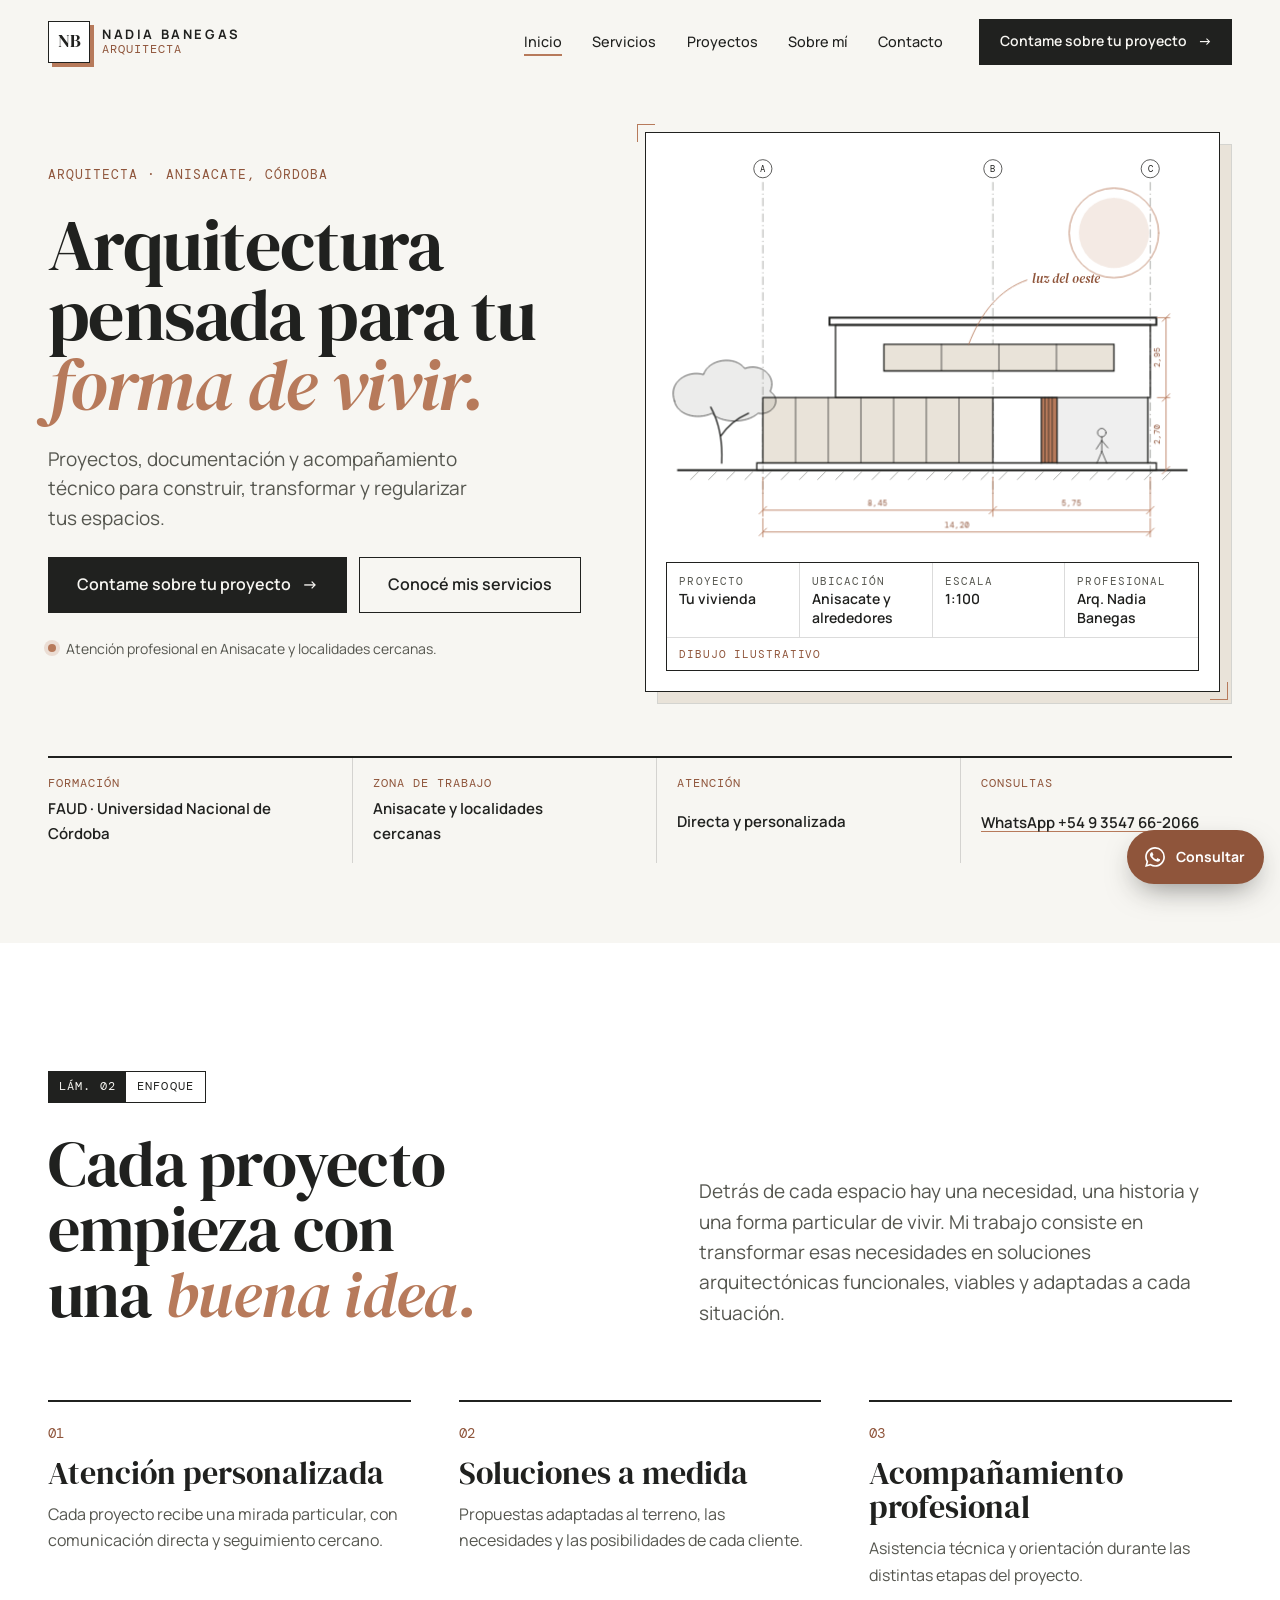
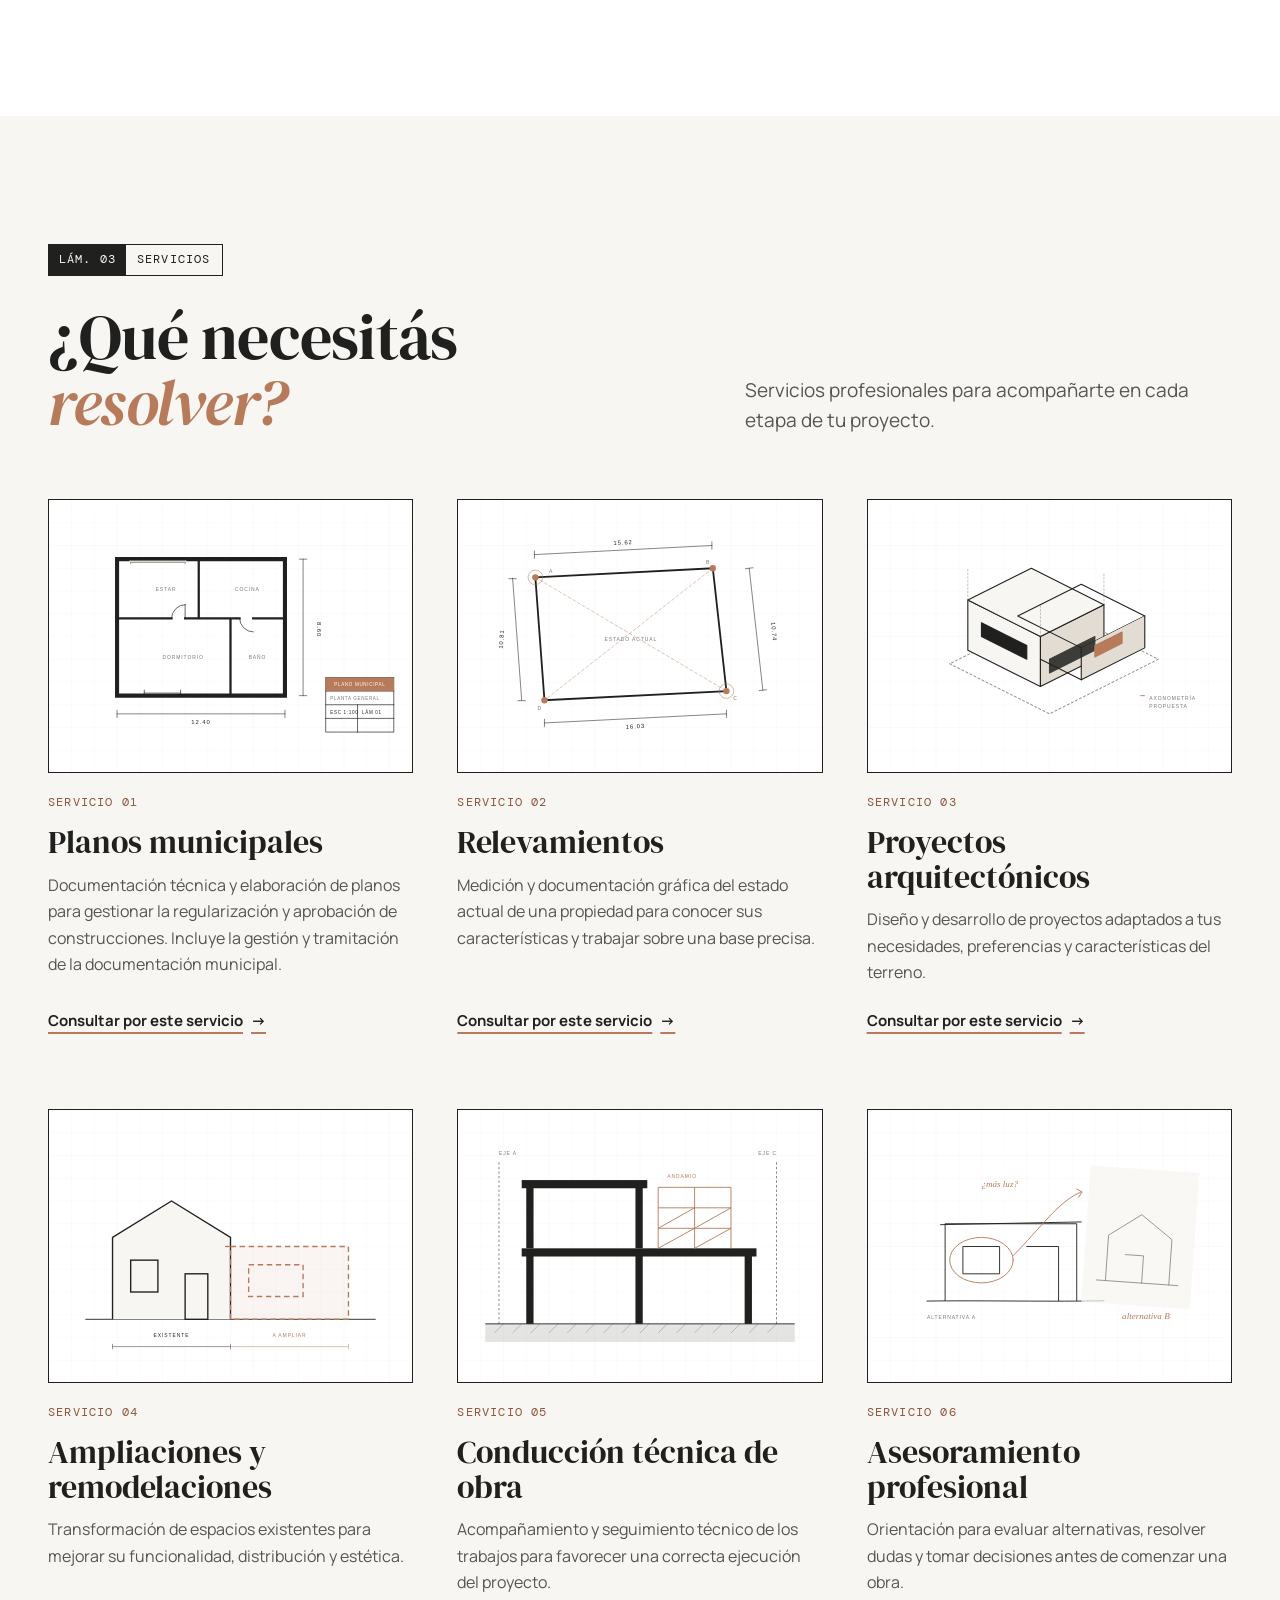
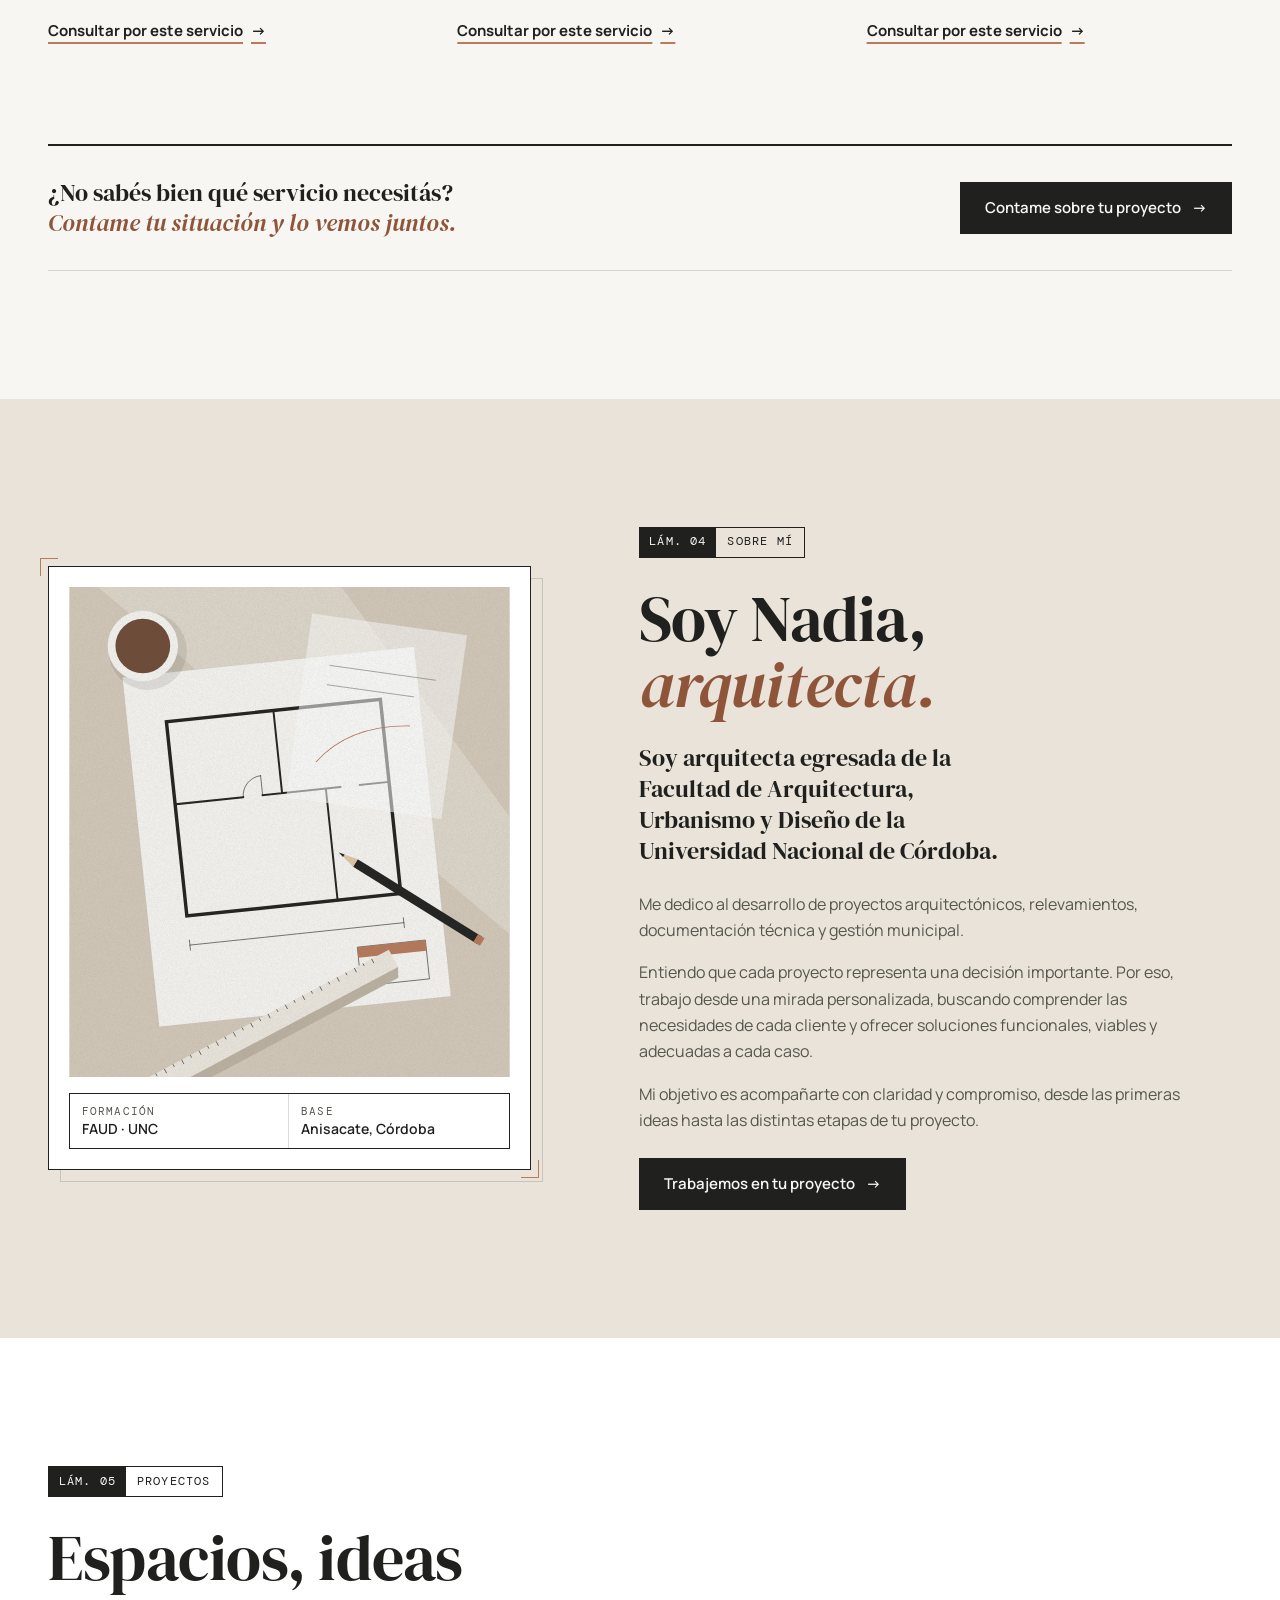
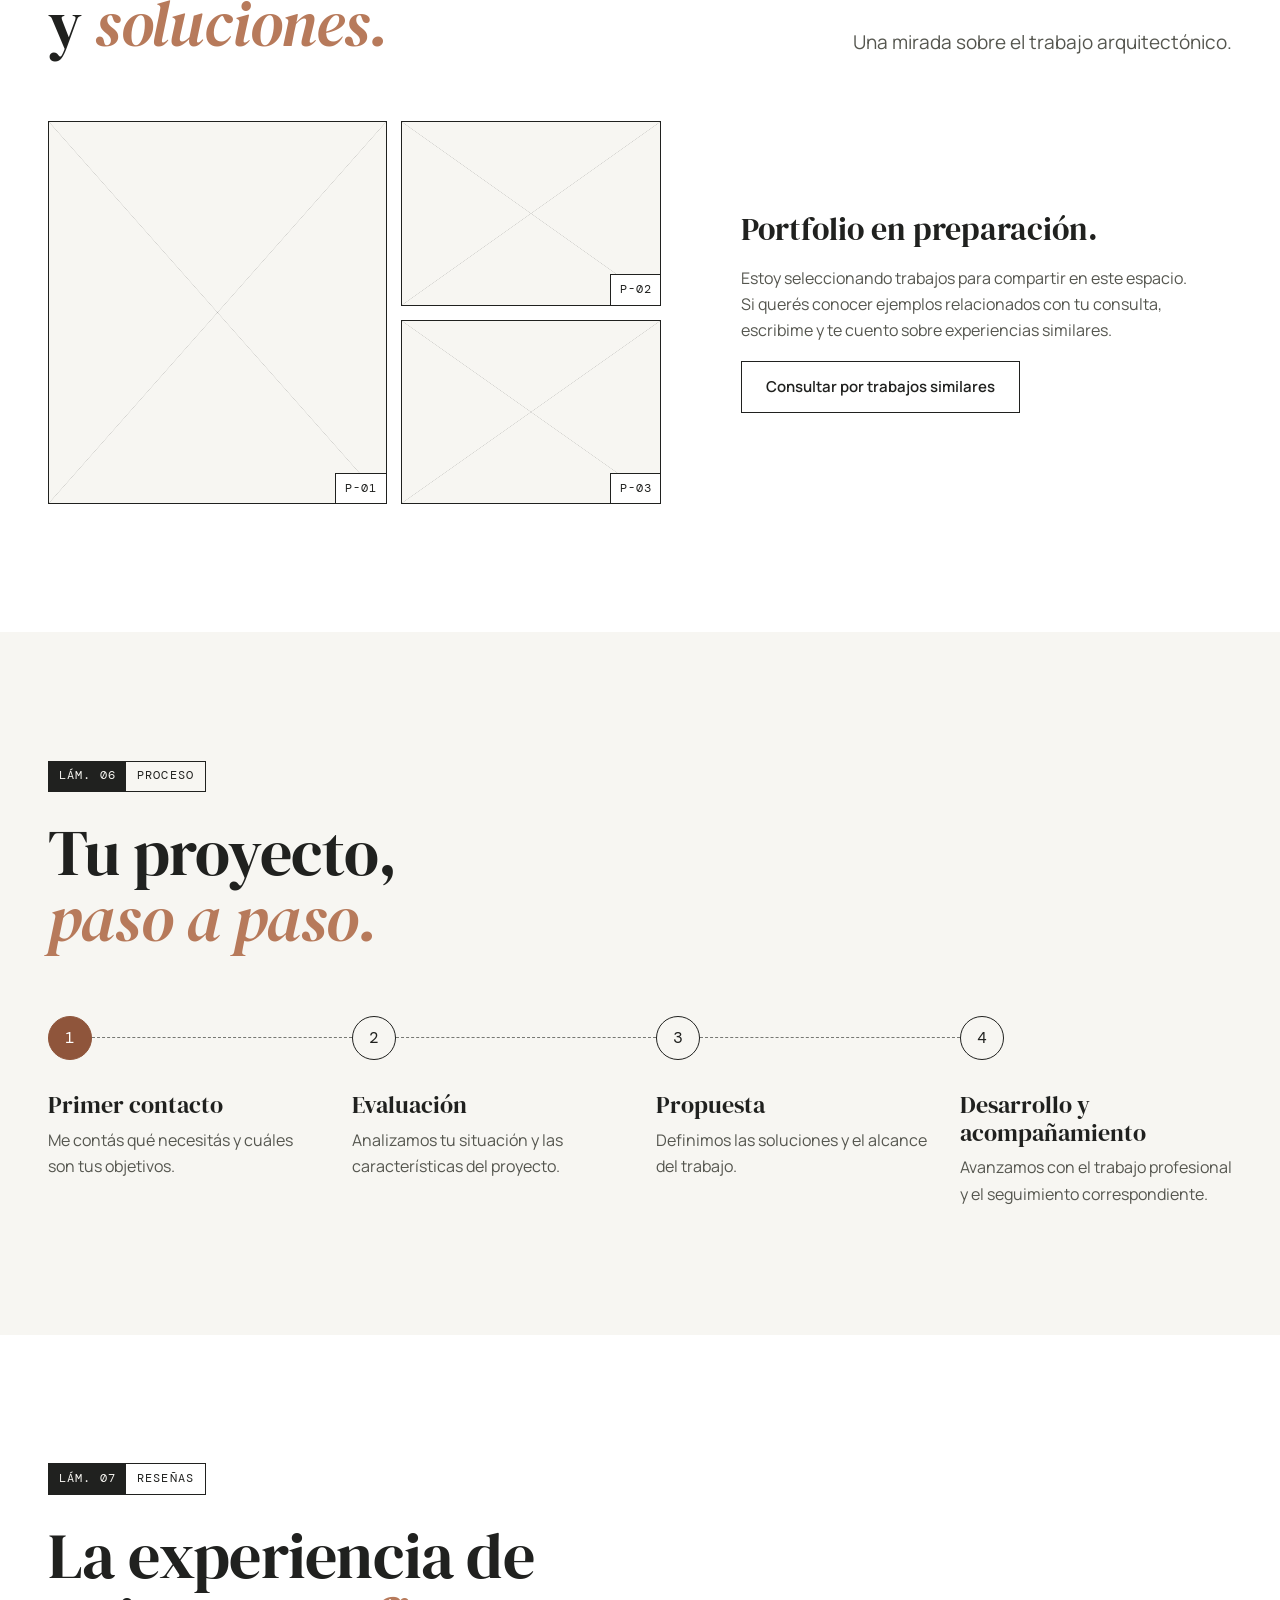
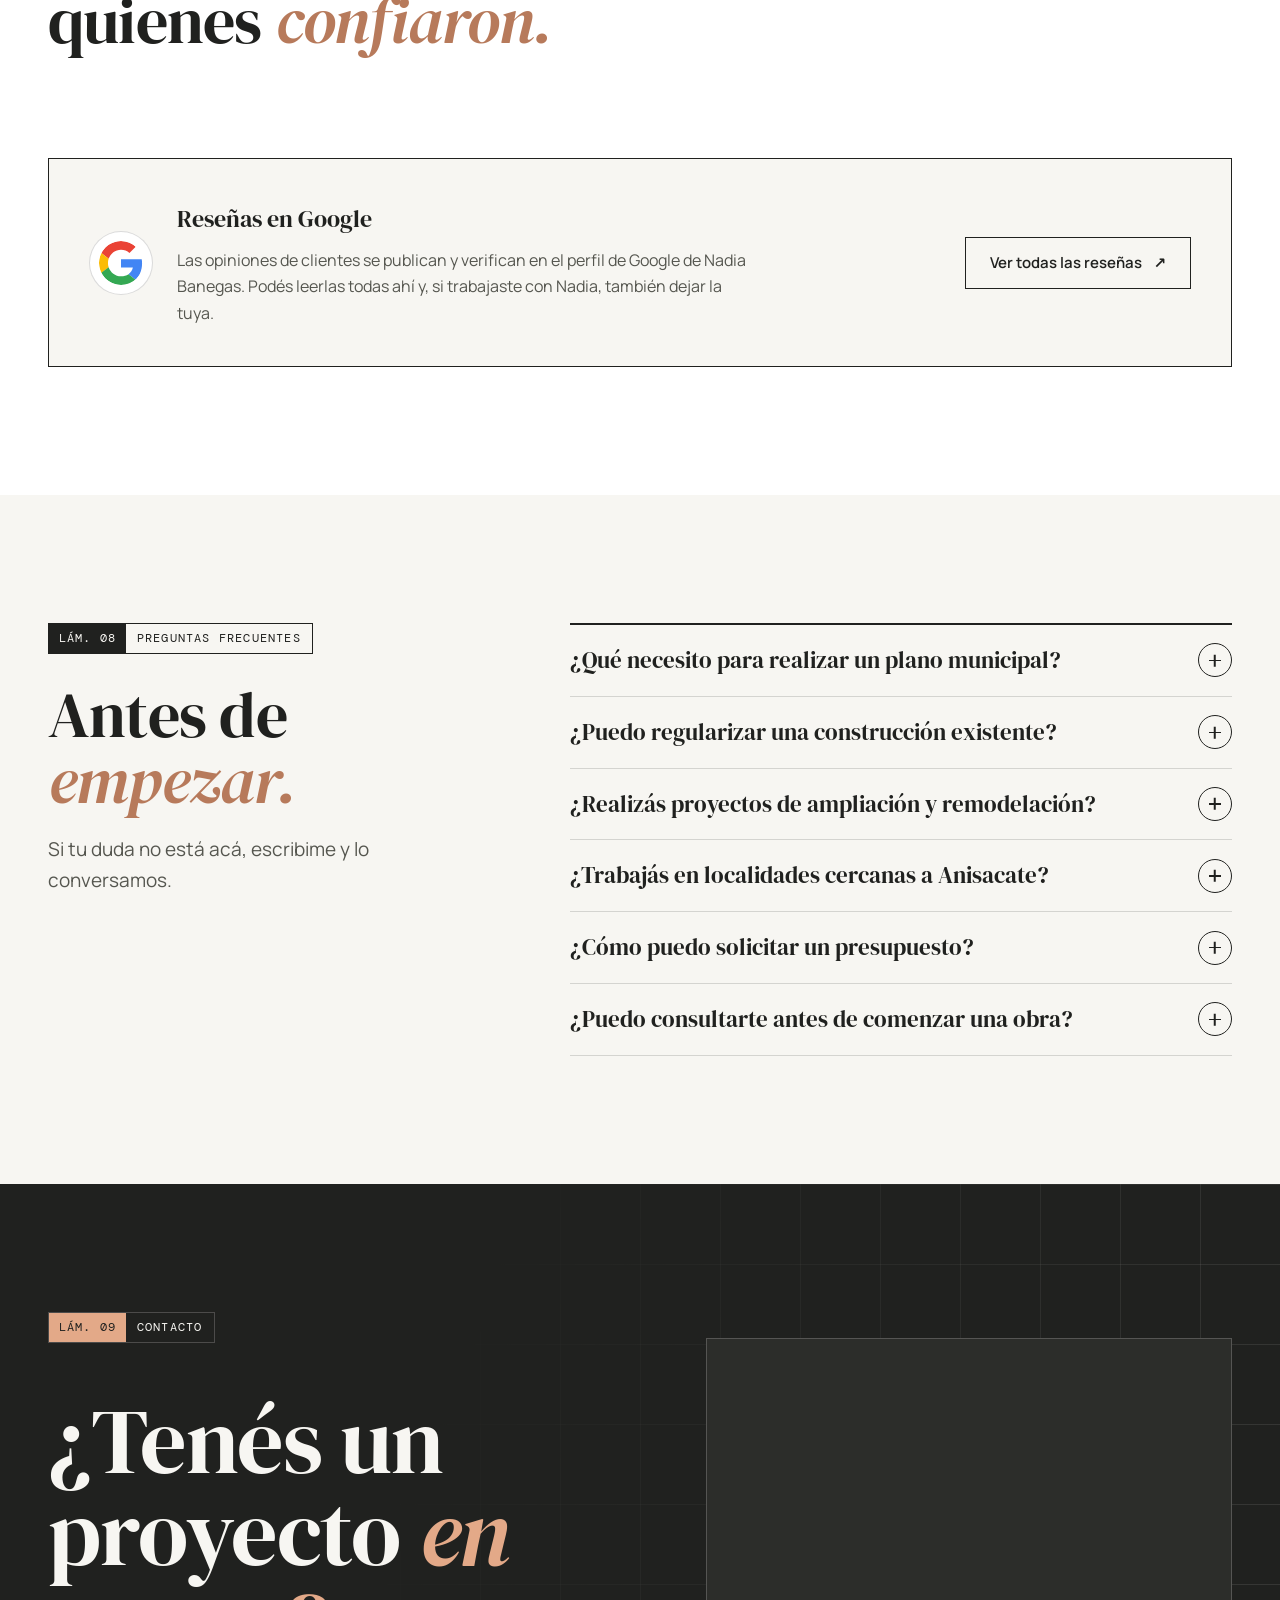
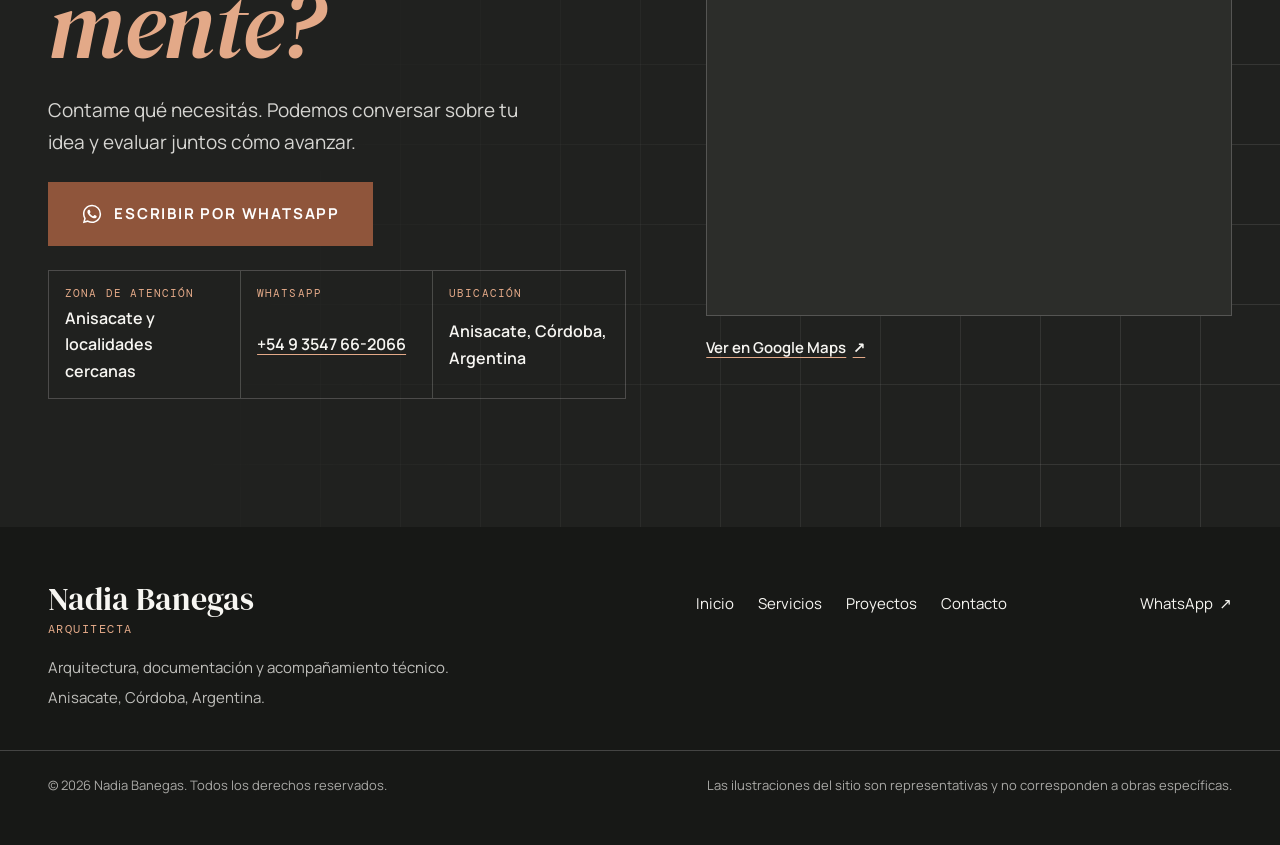
==== commit a93ffd0a: "Cambiar WhatsApp al número laboral de Nadia (3547 66-2066) Todas las consultas iban a su número pers" ====
--- a/index.html
+++ b/index.html
@@ -51,7 +51,7 @@
         "description": "Servicios de arquitectura en Anisacate y localidades cercanas: planos municipales, relevamientos, proyectos arquitectónicos, ampliaciones y remodelaciones, conducción técnica de obra y asesoramiento profesional.",
         "url": "https://larsbologna.github.io/WEB-NADIA/",
         "image": "https://larsbologna.github.io/WEB-NADIA/assets/img/og-image.jpg",
-        "telephone": "+5493547591959",
+        "telephone": "+5493547662066",
         "hasMap": "https://www.google.com/maps/place/Nadia+Banegas/data=!4m2!3m1!1s0x0:0x12adc37940f0b6f9",
         "address": {
           "@type": "PostalAddress",
@@ -184,7 +184,7 @@
             <li><a href="#sobre-mi" data-nav-link>Sobre mí</a></li>
             <li><a href="#contacto" data-nav-link>Contacto</a></li>
           </ul>
-          <a class="btn btn-primary nav-cta" href="https://wa.me/5493547591959" data-wa target="_blank" rel="noopener">
+          <a class="btn btn-primary nav-cta" href="https://wa.me/5493547662066" data-wa target="_blank" rel="noopener">
             Contame sobre tu proyecto <span class="btn-arrow" aria-hidden="true">→</span>
           </a>
           <p class="nav-panel-foot">Anisacate, Córdoba, Argentina</p>
@@ -203,7 +203,7 @@
           <h1 class="hero-title" id="hero-title">Arquitectura pensada para tu <em>forma de vivir.</em></h1>
           <p class="hero-lead">Proyectos, documentación y acompañamiento técnico para construir, transformar y regularizar tus espacios.</p>
           <div class="hero-actions">
-            <a class="btn btn-primary btn-lg" href="https://wa.me/5493547591959" data-wa target="_blank" rel="noopener">
+            <a class="btn btn-primary btn-lg" href="https://wa.me/5493547662066" data-wa target="_blank" rel="noopener">
               Contame sobre tu proyecto <span class="btn-arrow" aria-hidden="true">→</span>
             </a>
             <a class="btn btn-line btn-lg" href="#servicios">Conocé mis servicios</a>
@@ -285,7 +285,7 @@
           <li><span>Formación</span>FAUD · Universidad Nacional de Córdoba</li>
           <li><span>Zona de trabajo</span>Anisacate y localidades cercanas</li>
           <li><span>Atención</span>Directa y personalizada</li>
-          <li><span>Consultas</span><a href="https://wa.me/5493547591959" data-wa target="_blank" rel="noopener">WhatsApp +54 9 3547 59-1959</a></li>
+          <li><span>Consultas</span><a href="https://wa.me/5493547662066" data-wa target="_blank" rel="noopener">WhatsApp +54 9 3547 66-2066</a></li>
         </ul>
       </div>
     </section>
@@ -335,7 +335,7 @@
             <p class="service-code">Servicio 01</p>
             <h3 class="service-title">Planos municipales</h3>
             <p class="service-desc">Documentación técnica y elaboración de planos para gestionar la regularización y aprobación de construcciones. Incluye la gestión y tramitación de la documentación municipal.</p>
-            <a class="service-cta" href="https://wa.me/5493547591959" data-wa data-service="Planos municipales" target="_blank" rel="noopener">Consultar por este servicio <span aria-hidden="true">→</span></a>
+            <a class="service-cta" href="https://wa.me/5493547662066" data-wa data-service="Planos municipales" target="_blank" rel="noopener">Consultar por este servicio <span aria-hidden="true">→</span></a>
           </li>
           <li class="service">
             <div class="service-media">
@@ -344,7 +344,7 @@
             <p class="service-code">Servicio 02</p>
             <h3 class="service-title">Relevamientos</h3>
             <p class="service-desc">Medición y documentación gráfica del estado actual de una propiedad para conocer sus características y trabajar sobre una base precisa.</p>
-            <a class="service-cta" href="https://wa.me/5493547591959" data-wa data-service="Relevamientos" target="_blank" rel="noopener">Consultar por este servicio <span aria-hidden="true">→</span></a>
+            <a class="service-cta" href="https://wa.me/5493547662066" data-wa data-service="Relevamientos" target="_blank" rel="noopener">Consultar por este servicio <span aria-hidden="true">→</span></a>
           </li>
           <li class="service">
             <div class="service-media">
@@ -353,7 +353,7 @@
             <p class="service-code">Servicio 03</p>
             <h3 class="service-title">Proyectos arquitectónicos</h3>
             <p class="service-desc">Diseño y desarrollo de proyectos adaptados a tus necesidades, preferencias y características del terreno.</p>
-            <a class="service-cta" href="https://wa.me/5493547591959" data-wa data-service="Proyectos arquitectónicos" target="_blank" rel="noopener">Consultar por este servicio <span aria-hidden="true">→</span></a>
+            <a class="service-cta" href="https://wa.me/5493547662066" data-wa data-service="Proyectos arquitectónicos" target="_blank" rel="noopener">Consultar por este servicio <span aria-hidden="true">→</span></a>
           </li>
           <li class="service">
             <div class="service-media">
@@ -362,7 +362,7 @@
             <p class="service-code">Servicio 04</p>
             <h3 class="service-title">Ampliaciones y remodelaciones</h3>
             <p class="service-desc">Transformación de espacios existentes para mejorar su funcionalidad, distribución y estética.</p>
-            <a class="service-cta" href="https://wa.me/5493547591959" data-wa data-service="Ampliaciones y remodelaciones" target="_blank" rel="noopener">Consultar por este servicio <span aria-hidden="true">→</span></a>
+            <a class="service-cta" href="https://wa.me/5493547662066" data-wa data-service="Ampliaciones y remodelaciones" target="_blank" rel="noopener">Consultar por este servicio <span aria-hidden="true">→</span></a>
           </li>
           <li class="service">
             <div class="service-media">
@@ -371,7 +371,7 @@
             <p class="service-code">Servicio 05</p>
             <h3 class="service-title">Conducción técnica de obra</h3>
             <p class="service-desc">Acompañamiento y seguimiento técnico de los trabajos para favorecer una correcta ejecución del proyecto.</p>
-            <a class="service-cta" href="https://wa.me/5493547591959" data-wa data-service="Conducción técnica de obra" target="_blank" rel="noopener">Consultar por este servicio <span aria-hidden="true">→</span></a>
+            <a class="service-cta" href="https://wa.me/5493547662066" data-wa data-service="Conducción técnica de obra" target="_blank" rel="noopener">Consultar por este servicio <span aria-hidden="true">→</span></a>
           </li>
           <li class="service">
             <div class="service-media">
@@ -380,13 +380,13 @@
             <p class="service-code">Servicio 06</p>
             <h3 class="service-title">Asesoramiento profesional</h3>
             <p class="service-desc">Orientación para evaluar alternativas, resolver dudas y tomar decisiones antes de comenzar una obra.</p>
-            <a class="service-cta" href="https://wa.me/5493547591959" data-wa data-service="Asesoramiento profesional" target="_blank" rel="noopener">Consultar por este servicio <span aria-hidden="true">→</span></a>
+            <a class="service-cta" href="https://wa.me/5493547662066" data-wa data-service="Asesoramiento profesional" target="_blank" rel="noopener">Consultar por este servicio <span aria-hidden="true">→</span></a>
           </li>
         </ul>
 
         <div class="cta-strip">
           <p>¿No sabés bien qué servicio necesitás? <strong>Contame tu situación y lo vemos juntos.</strong></p>
-          <a class="btn btn-primary" href="https://wa.me/5493547591959" data-wa target="_blank" rel="noopener">
+          <a class="btn btn-primary" href="https://wa.me/5493547662066" data-wa target="_blank" rel="noopener">
             Contame sobre tu proyecto <span class="btn-arrow" aria-hidden="true">→</span>
           </a>
         </div>
@@ -416,7 +416,7 @@
             <p>Entiendo que cada proyecto representa una decisión importante. Por eso, trabajo desde una mirada personalizada, buscando comprender las necesidades de cada cliente y ofrecer soluciones funcionales, viables y adecuadas a cada caso.</p>
             <p>Mi objetivo es acompañarte con claridad y compromiso, desde las primeras ideas hasta las distintas etapas de tu proyecto.</p>
           </div>
-          <a class="btn btn-primary" href="https://wa.me/5493547591959" data-wa data-msg="Hola Nadia, estuve viendo tu página web y me gustaría que trabajemos en mi proyecto." target="_blank" rel="noopener">
+          <a class="btn btn-primary" href="https://wa.me/5493547662066" data-wa data-msg="Hola Nadia, estuve viendo tu página web y me gustaría que trabajemos en mi proyecto." target="_blank" rel="noopener">
             Trabajemos en tu proyecto <span class="btn-arrow" aria-hidden="true">→</span>
           </a>
         </div>
@@ -444,7 +444,7 @@
           <div class="projects-empty-copy">
             <h3 class="projects-empty-title">Portfolio en preparación.</h3>
             <p>Estoy seleccionando trabajos para compartir en este espacio. Si querés conocer ejemplos relacionados con tu consulta, escribime y te cuento sobre experiencias similares.</p>
-            <a class="btn btn-line" href="https://wa.me/5493547591959" data-wa data-msg="Hola Nadia, estuve viendo tu página web y me gustaría conocer ejemplos de trabajos similares a mi proyecto." target="_blank" rel="noopener">Consultar por trabajos similares</a>
+            <a class="btn btn-line" href="https://wa.me/5493547662066" data-wa data-msg="Hola Nadia, estuve viendo tu página web y me gustaría conocer ejemplos de trabajos similares a mi proyecto." target="_blank" rel="noopener">Consultar por trabajos similares</a>
           </div>
         </div>
       </div>
@@ -582,7 +582,7 @@
             <div class="acc-panel" id="faq-5" role="region" aria-labelledby="faq-5-btn" hidden>
               <div class="acc-panel-inner">
                 <p>Escribime por WhatsApp y contame qué necesitás, dónde está la propiedad y, si los tenés, compartime fotos o documentación. Con esa información puedo orientarte y, si hace falta, coordinamos una visita para conocer el lugar y preparar una propuesta con el alcance del trabajo y los honorarios.</p>
-                <p><a class="text-link" href="https://wa.me/5493547591959" data-wa data-msg="Hola Nadia, estuve viendo tu página web y quisiera solicitar un presupuesto para un proyecto." target="_blank" rel="noopener">Solicitar presupuesto por WhatsApp →</a></p>
+                <p><a class="text-link" href="https://wa.me/5493547662066" data-wa data-msg="Hola Nadia, estuve viendo tu página web y quisiera solicitar un presupuesto para un proyecto." target="_blank" rel="noopener">Solicitar presupuesto por WhatsApp →</a></p>
               </div>
             </div>
           </div>
@@ -610,13 +610,13 @@
           <p class="sheet-code sheet-code-light"><span>Lám. 09</span>Contacto</p>
           <h2 class="contact-title" id="contact-title">¿Tenés un proyecto <em>en mente?</em></h2>
           <p class="contact-text">Contame qué necesitás. Podemos conversar sobre tu idea y evaluar juntos cómo avanzar.</p>
-          <a class="btn btn-accent btn-xl" href="https://wa.me/5493547591959" data-wa target="_blank" rel="noopener">
+          <a class="btn btn-accent btn-xl" href="https://wa.me/5493547662066" data-wa target="_blank" rel="noopener">
             <svg class="wa-icon" viewBox="0 0 24 24" aria-hidden="true" focusable="false"><path fill="currentColor" d="M12.04 2C6.58 2 2.13 6.45 2.13 11.91c0 1.75.46 3.45 1.32 4.95L2.05 22l5.25-1.38a9.9 9.9 0 0 0 4.74 1.21h.01c5.46 0 9.91-4.45 9.91-9.91A9.85 9.85 0 0 0 12.04 2Zm0 18.15h-.01a8.2 8.2 0 0 1-4.19-1.15l-.3-.18-3.12.82.83-3.04-.2-.31a8.21 8.21 0 0 1-1.26-4.38c0-4.54 3.7-8.23 8.25-8.23a8.2 8.2 0 0 1 8.23 8.24c0 4.54-3.7 8.23-8.23 8.23Zm4.52-6.16c-.25-.12-1.47-.72-1.69-.81-.23-.08-.39-.12-.56.12-.17.25-.64.81-.78.97-.14.17-.29.19-.54.06a6.76 6.76 0 0 1-3.37-2.94c-.25-.44.25-.41.72-1.36.08-.17.04-.31-.02-.43-.06-.12-.56-1.34-.76-1.84-.2-.48-.41-.42-.56-.42h-.48a.92.92 0 0 0-.66.31c-.23.25-.87.85-.87 2.07s.89 2.4 1.01 2.56c.12.17 1.75 2.67 4.24 3.74 1.58.68 2.2.74 2.99.62.48-.07 1.47-.6 1.68-1.18.21-.58.21-1.08.14-1.18-.06-.11-.22-.17-.47-.29Z"/></svg>
             Escribir por WhatsApp
           </a>
           <dl class="contact-block">
             <div><dt>Zona de atención</dt><dd>Anisacate y localidades cercanas</dd></div>
-            <div><dt>WhatsApp</dt><dd><a href="https://wa.me/5493547591959" data-wa target="_blank" rel="noopener">+54 9 3547 59-1959</a></dd></div>
+            <div><dt>WhatsApp</dt><dd><a href="https://wa.me/5493547662066" data-wa target="_blank" rel="noopener">+54 9 3547 66-2066</a></dd></div>
             <div><dt>Ubicación</dt><dd>Anisacate, Córdoba, Argentina</dd></div>
           </dl>
         </div>
@@ -648,7 +648,7 @@
         </ul>
       </nav>
       <div class="footer-social">
-        <a href="https://wa.me/5493547591959" data-wa target="_blank" rel="noopener">WhatsApp <span aria-hidden="true">↗</span></a>
+        <a href="https://wa.me/5493547662066" data-wa target="_blank" rel="noopener">WhatsApp <span aria-hidden="true">↗</span></a>
         <!-- Instagram: agregar aquí cuando se confirme el enlace real. -->
       </div>
     </div>
@@ -658,7 +658,7 @@
     </div>
   </footer>
 
-  <a class="wa-float" href="https://wa.me/5493547591959" data-wa target="_blank" rel="noopener" aria-label="Escribir a Nadia por WhatsApp">
+  <a class="wa-float" href="https://wa.me/5493547662066" data-wa target="_blank" rel="noopener" aria-label="Escribir a Nadia por WhatsApp">
     <svg viewBox="0 0 24 24" aria-hidden="true" focusable="false"><path fill="currentColor" d="M12.04 2C6.58 2 2.13 6.45 2.13 11.91c0 1.75.46 3.45 1.32 4.95L2.05 22l5.25-1.38a9.9 9.9 0 0 0 4.74 1.21h.01c5.46 0 9.91-4.45 9.91-9.91A9.85 9.85 0 0 0 12.04 2Zm0 18.15h-.01a8.2 8.2 0 0 1-4.19-1.15l-.3-.18-3.12.82.83-3.04-.2-.31a8.21 8.21 0 0 1-1.26-4.38c0-4.54 3.7-8.23 8.25-8.23a8.2 8.2 0 0 1 8.23 8.24c0 4.54-3.7 8.23-8.23 8.23Zm4.52-6.16c-.25-.12-1.47-.72-1.69-.81-.23-.08-.39-.12-.56.12-.17.25-.64.81-.78.97-.14.17-.29.19-.54.06a6.76 6.76 0 0 1-3.37-2.94c-.25-.44.25-.41.72-1.36.08-.17.04-.31-.02-.43-.06-.12-.56-1.34-.76-1.84-.2-.48-.41-.42-.56-.42h-.48a.92.92 0 0 0-.66.31c-.23.25-.87.85-.87 2.07s.89 2.4 1.01 2.56c.12.17 1.75 2.67 4.24 3.74 1.58.68 2.2.74 2.99.62.48-.07 1.47-.6 1.68-1.18.21-.58.21-1.08.14-1.18-.06-.11-.22-.17-.47-.29Z"/></svg>
     <span>Consultar</span>
   </a>
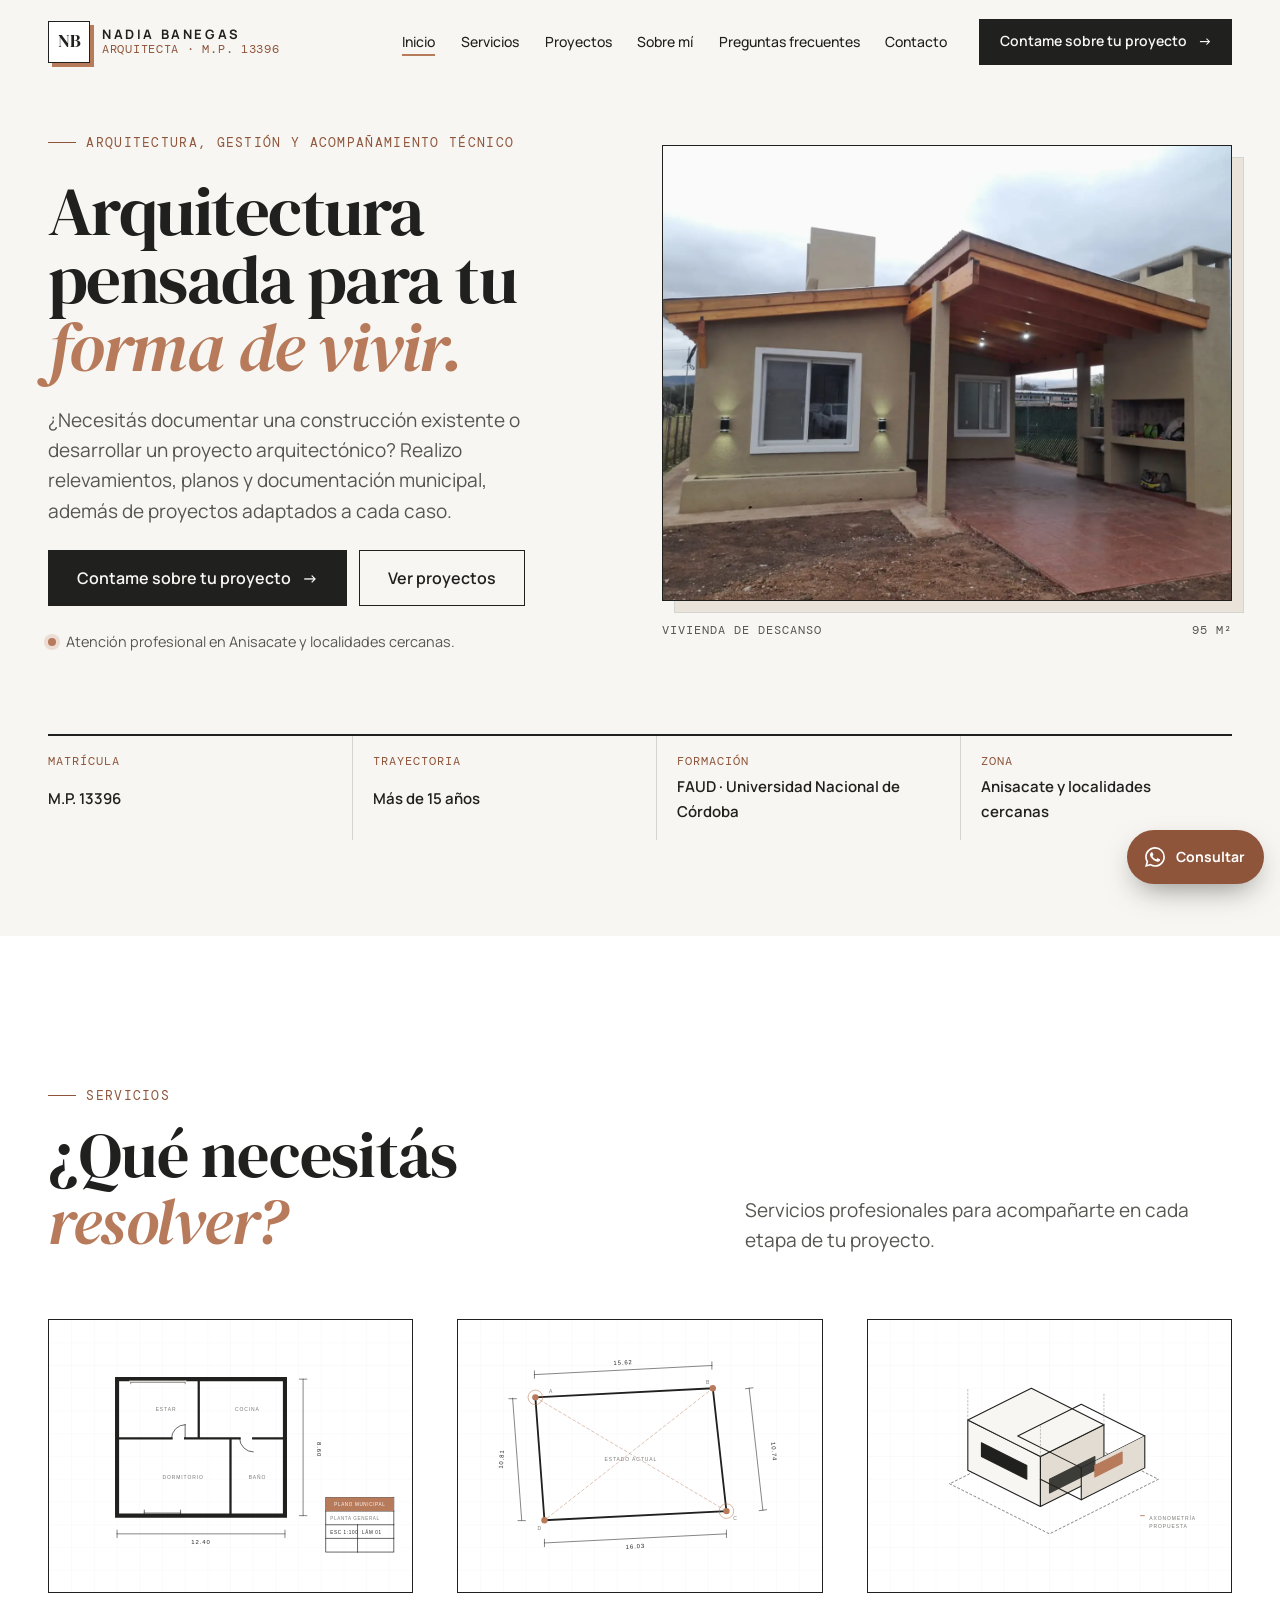
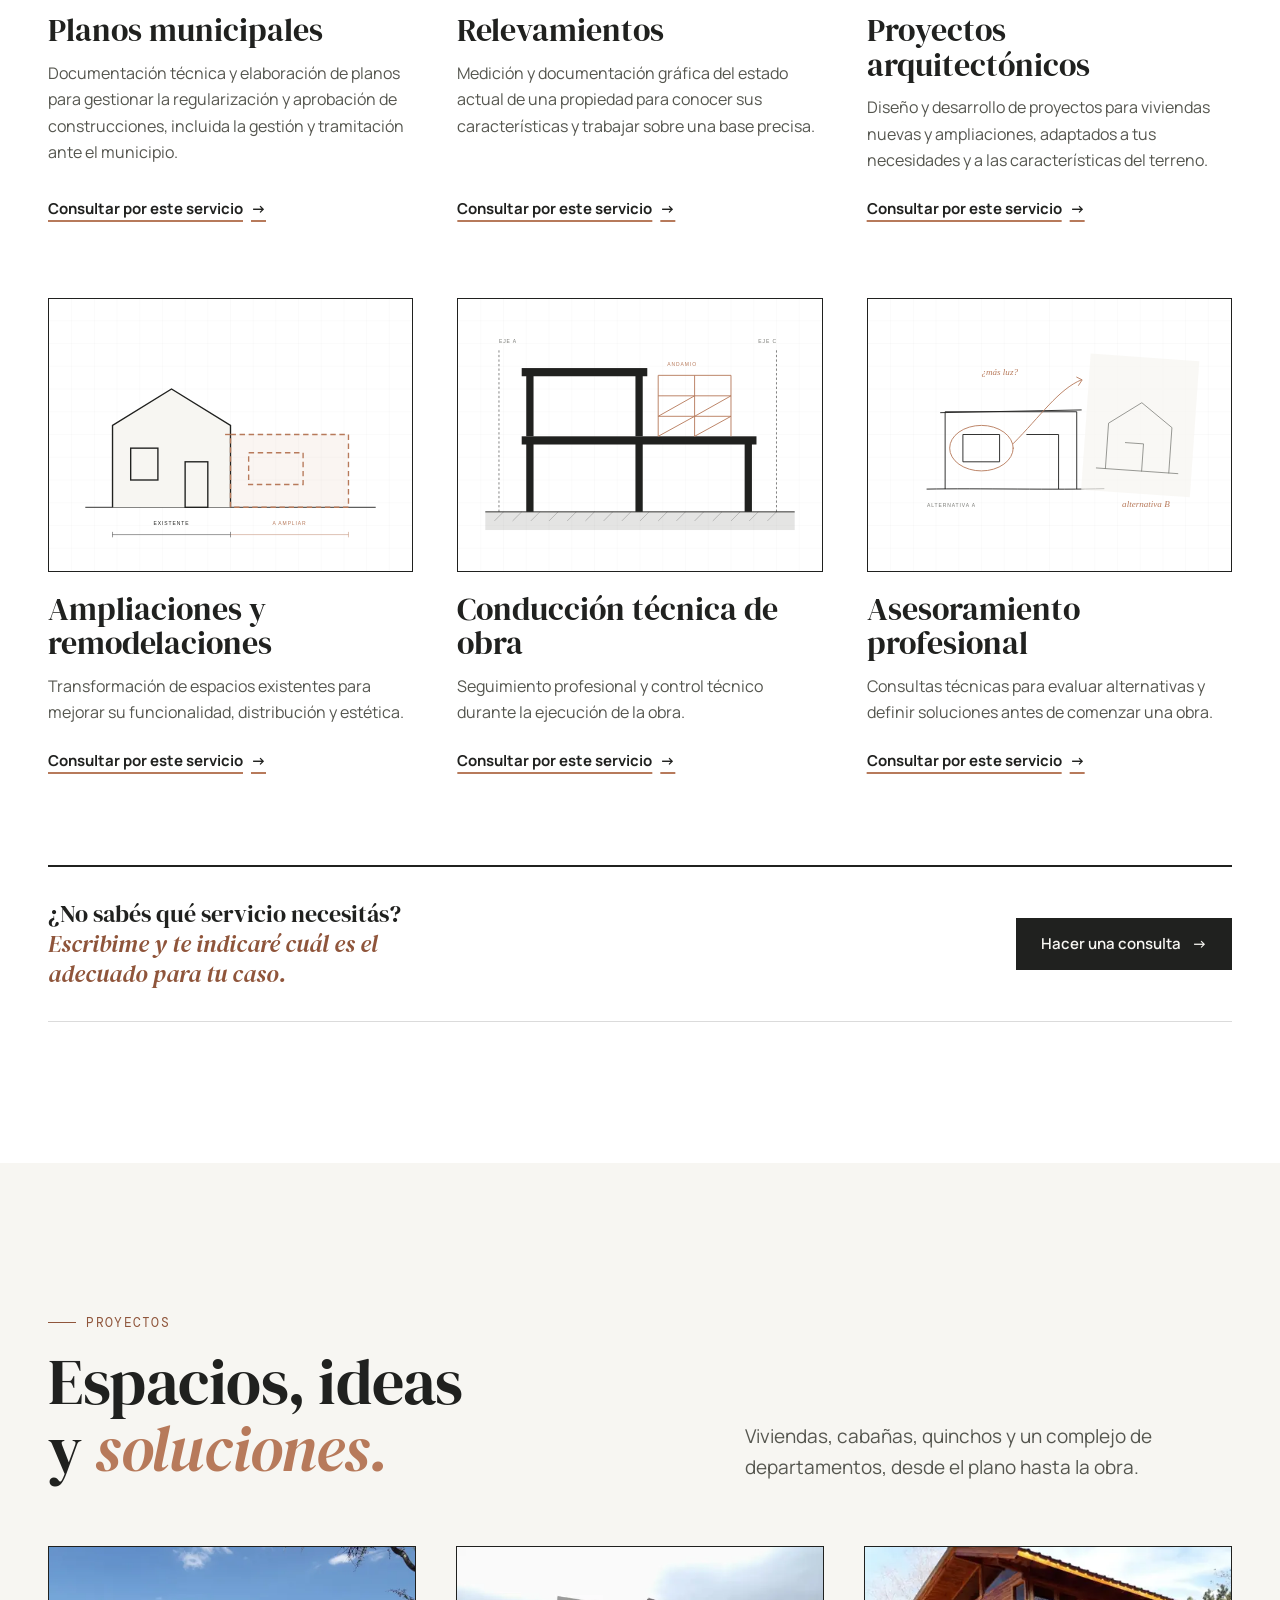
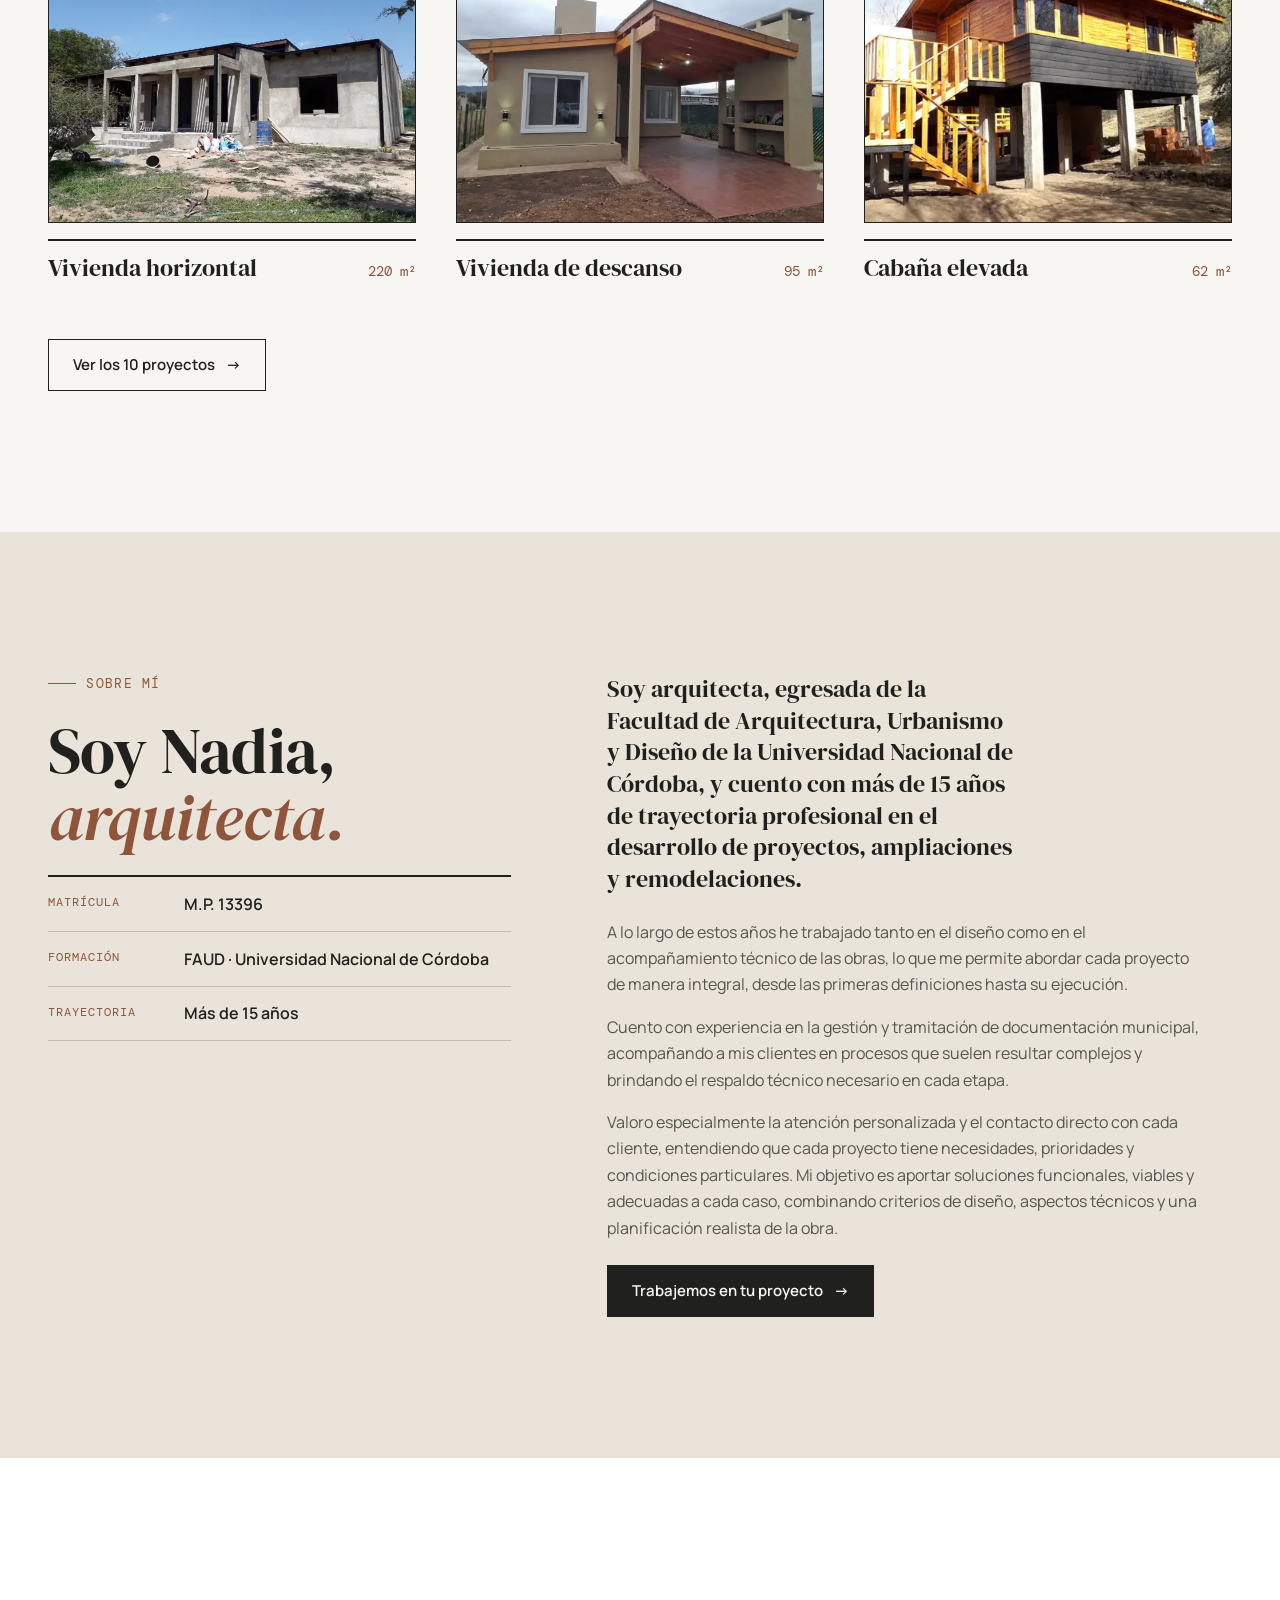
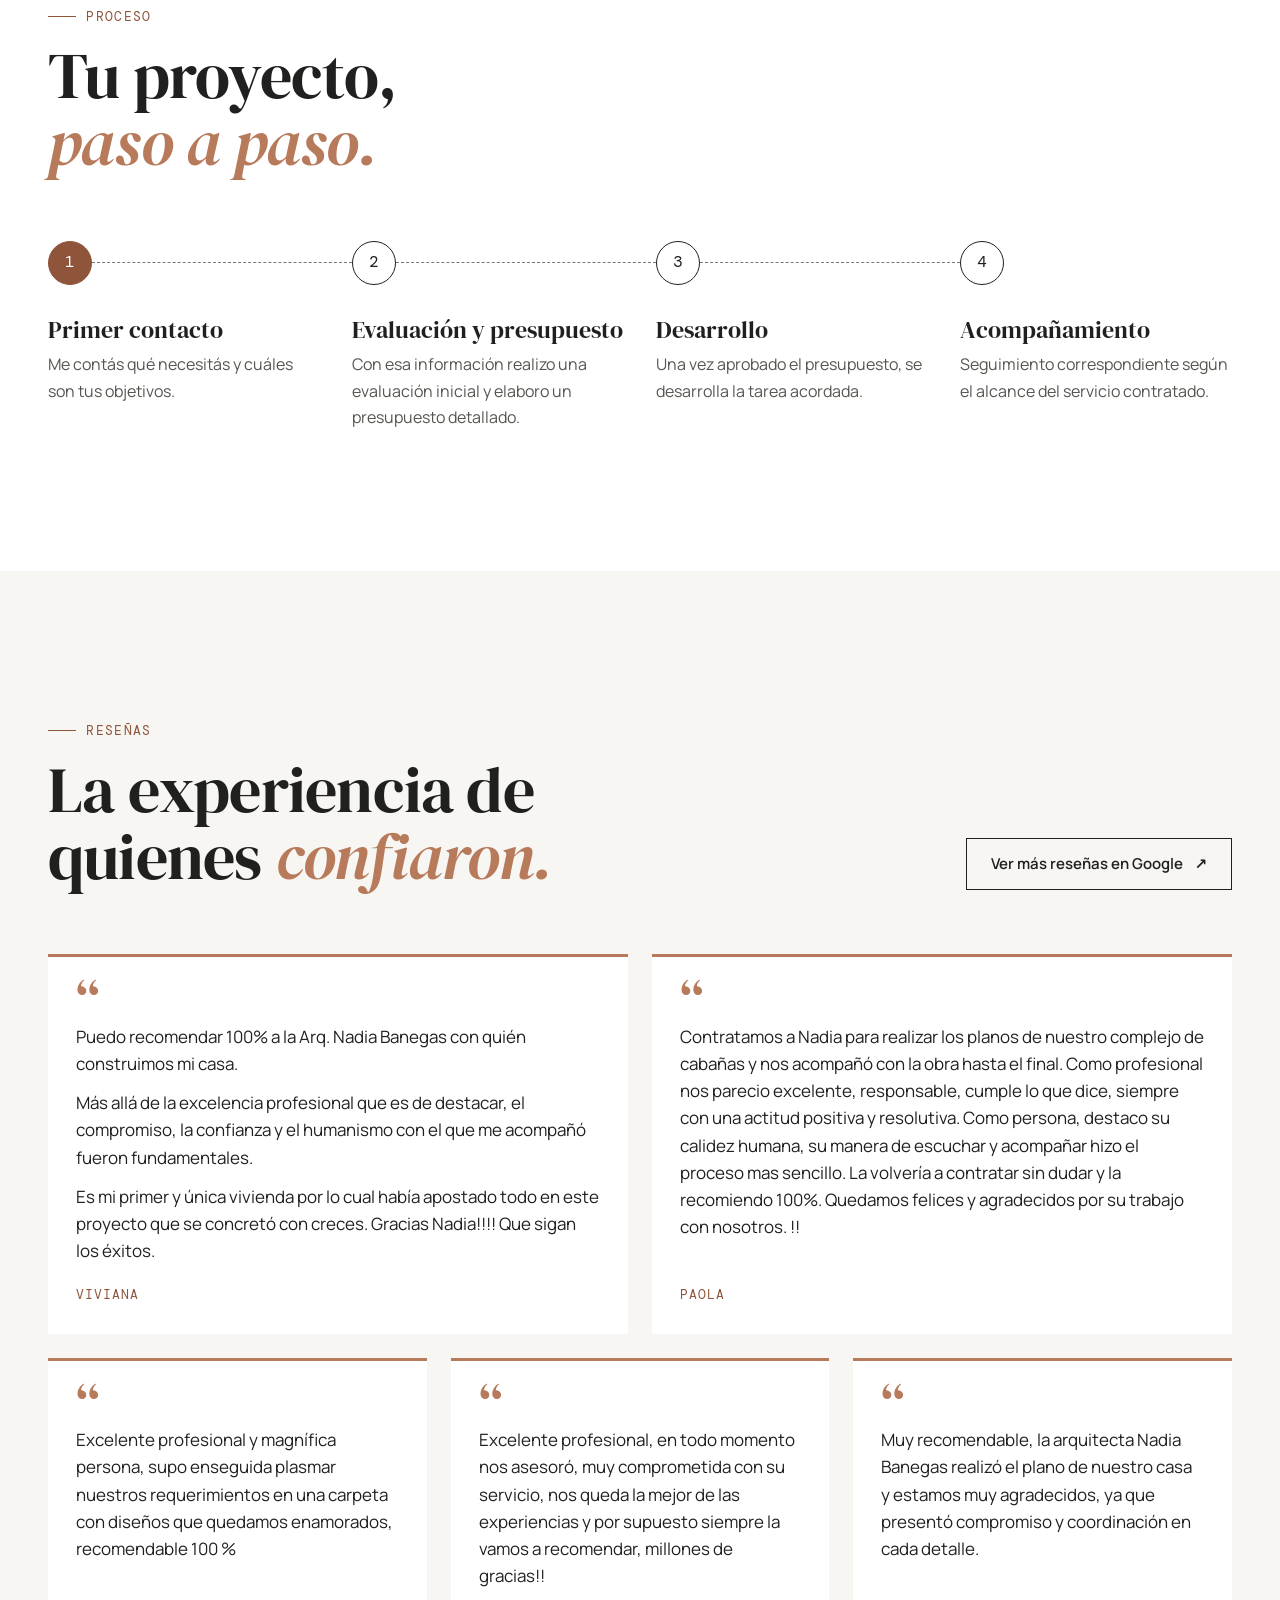
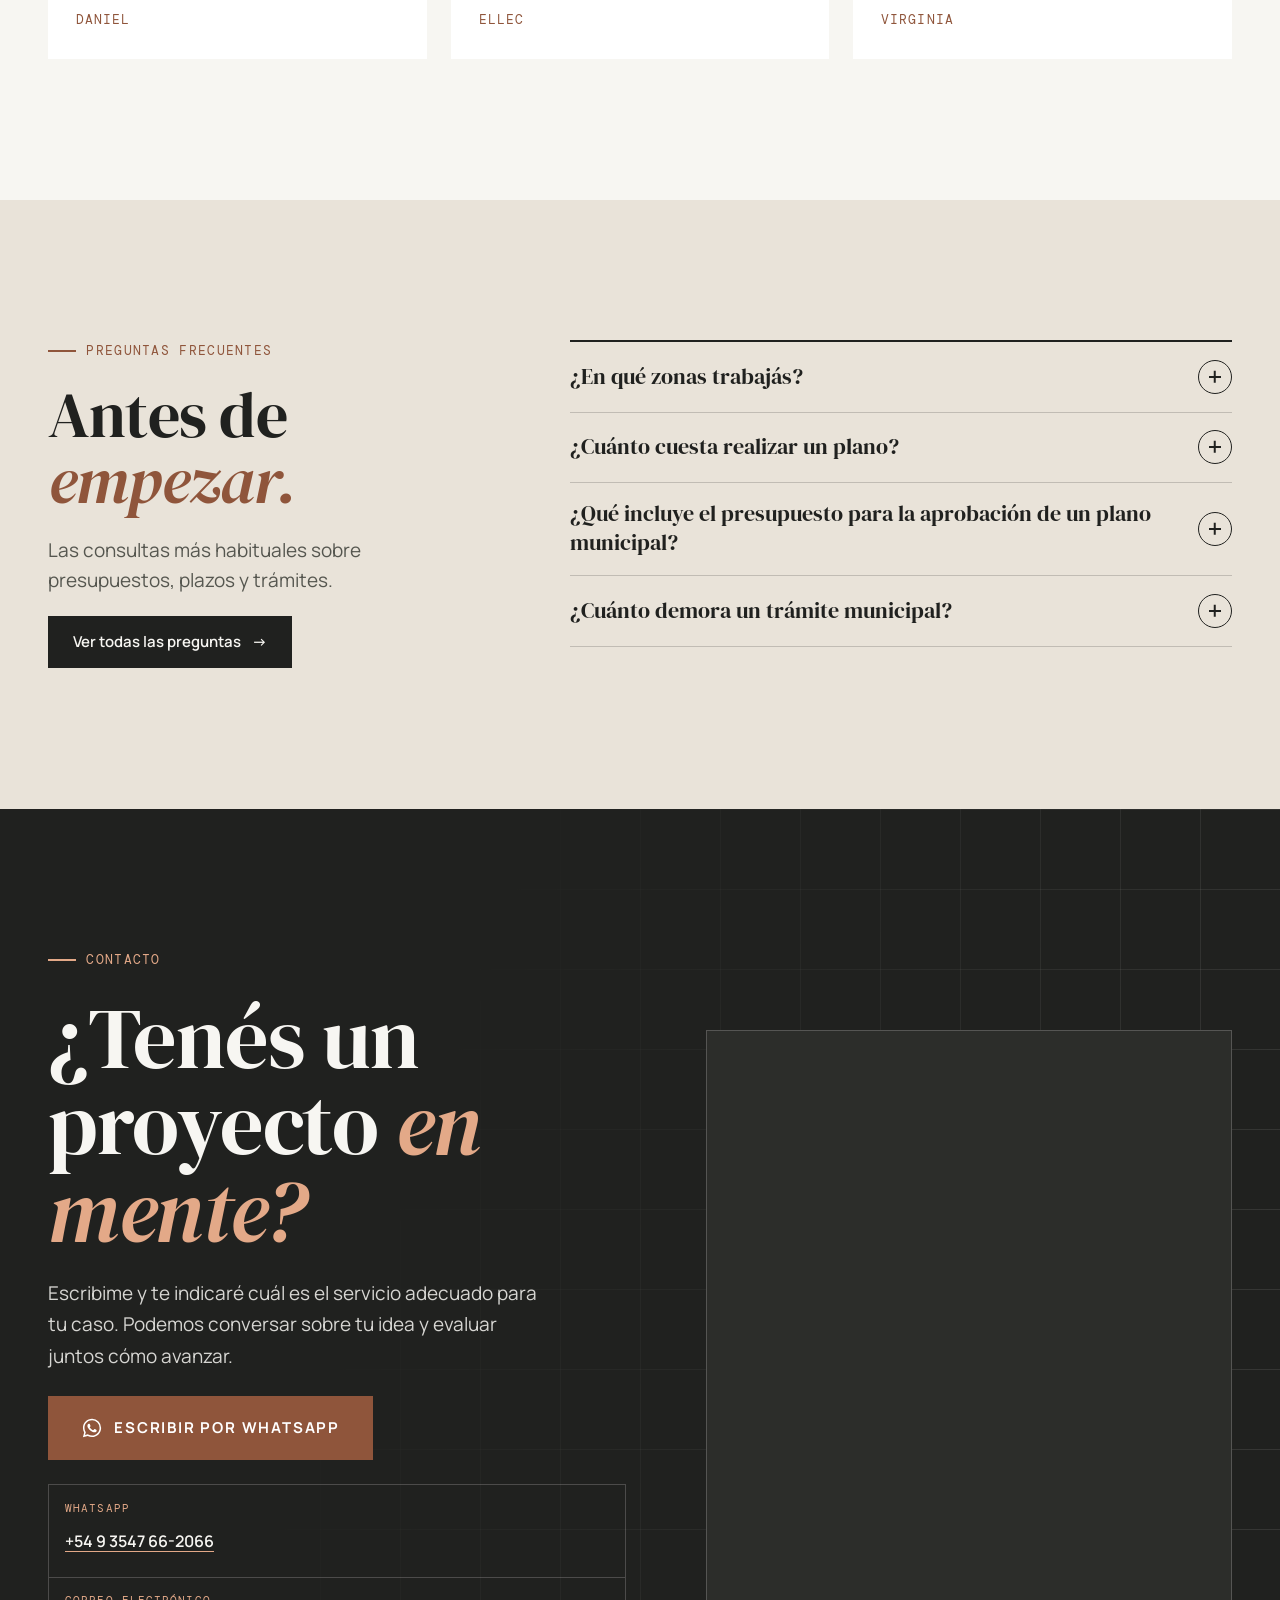
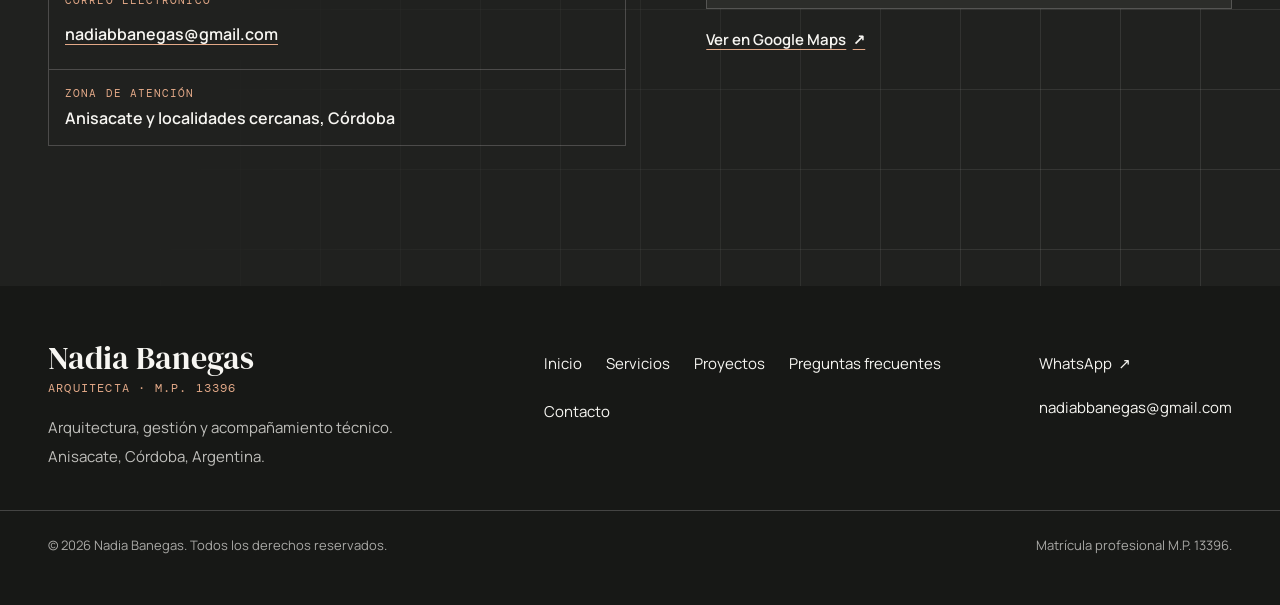
==== commit ab13a58b: "Reorganizar la web con el contenido real de Nadia Siguiendo su sitio anterior y su pedido de separar" ====
--- a/index.html
+++ b/index.html
@@ -4,7 +4,7 @@
   <meta charset="utf-8">
   <meta name="viewport" content="width=device-width, initial-scale=1, viewport-fit=cover">
   <title>Nadia Banegas | Arquitecta en Anisacate, Córdoba</title>
-  <meta name="description" content="Servicios de arquitectura en Anisacate y alrededores. Planos municipales, proyectos, relevamientos, ampliaciones y asesoramiento profesional.">
+  <meta name="description" content="Arquitecta en Anisacate, Córdoba (M.P. 13396). Planos municipales, relevamientos, proyectos, ampliaciones, conducción técnica de obra y asesoramiento profesional.">
   <link rel="canonical" href="https://larsbologna.github.io/WEB-NADIA/">
   <meta name="robots" content="index, follow, max-image-preview:large">
   <meta name="author" content="Nadia Banegas">
@@ -12,164 +12,162 @@
   <meta name="color-scheme" content="only light">
   <meta name="geo.region" content="AR-X">
   <meta name="geo.placename" content="Anisacate, Córdoba, Argentina">
-
-  <!-- Open Graph -->
   <meta property="og:type" content="website">
   <meta property="og:locale" content="es_AR">
   <meta property="og:site_name" content="Nadia Banegas | Arquitecta">
   <meta property="og:title" content="Nadia Banegas | Arquitecta en Anisacate, Córdoba">
-  <meta property="og:description" content="Planos municipales, relevamientos, proyectos, ampliaciones, conducción técnica y asesoramiento profesional en Anisacate y localidades cercanas.">
+  <meta property="og:description" content="Arquitecta en Anisacate, Córdoba (M.P. 13396). Planos municipales, relevamientos, proyectos, ampliaciones, conducción técnica de obra y asesoramiento profesional.">
   <meta property="og:url" content="https://larsbologna.github.io/WEB-NADIA/">
   <meta property="og:image" content="https://larsbologna.github.io/WEB-NADIA/assets/img/og-image.jpg">
-  <meta property="og:image:width" content="1200">
-  <meta property="og:image:height" content="630">
   <meta property="og:image:alt" content="Nadia Banegas, arquitecta en Anisacate, Córdoba">
   <meta name="twitter:card" content="summary_large_image">
   <meta name="twitter:title" content="Nadia Banegas | Arquitecta en Anisacate, Córdoba">
-  <meta name="twitter:description" content="Servicios de arquitectura en Anisacate y alrededores.">
+  <meta name="twitter:description" content="Arquitecta en Anisacate, Córdoba (M.P. 13396). Planos municipales, relevamientos, proyectos, ampliaciones, conducción técnica de obra y asesoramiento profesional.">
   <meta name="twitter:image" content="https://larsbologna.github.io/WEB-NADIA/assets/img/og-image.jpg">
-
   <link rel="icon" href="assets/img/favicon.svg" type="image/svg+xml">
   <link rel="icon" href="assets/img/favicon-32.png" sizes="32x32" type="image/png">
   <link rel="apple-touch-icon" href="assets/img/apple-touch-icon.png">
   <link rel="manifest" href="site.webmanifest">
-
   <link rel="preconnect" href="https://fonts.googleapis.com">
   <link rel="preconnect" href="https://fonts.gstatic.com" crossorigin>
   <link rel="stylesheet" href="https://fonts.googleapis.com/css2?family=DM+Mono:wght@400;500&family=DM+Serif+Display:ital@0;1&family=Manrope:wght@400;500;600;700&display=swap">
   <link rel="stylesheet" href="css/styles.css">
-  <script>document.documentElement.classList.add('js')</script>
-
-  <script type="application/ld+json">
-  {
-    "@context": "https://schema.org",
-    "@graph": [
-      {
-        "@type": ["ProfessionalService", "LocalBusiness"],
-        "@id": "https://larsbologna.github.io/WEB-NADIA/#estudio",
-        "name": "Nadia Banegas | Arquitecta",
-        "description": "Servicios de arquitectura en Anisacate y localidades cercanas: planos municipales, relevamientos, proyectos arquitectónicos, ampliaciones y remodelaciones, conducción técnica de obra y asesoramiento profesional.",
-        "url": "https://larsbologna.github.io/WEB-NADIA/",
-        "image": "https://larsbologna.github.io/WEB-NADIA/assets/img/og-image.jpg",
-        "telephone": "+5493547662066",
-        "hasMap": "https://www.google.com/maps/place/Nadia+Banegas/data=!4m2!3m1!1s0x0:0x12adc37940f0b6f9",
-        "address": {
-          "@type": "PostalAddress",
-          "addressLocality": "Anisacate",
-          "addressRegion": "Córdoba",
-          "addressCountry": "AR"
-        },
-        "areaServed": [
-          { "@type": "City", "name": "Anisacate" },
-          { "@type": "AdministrativeArea", "name": "Localidades cercanas a Anisacate, Córdoba" }
-        ],
-        "founder": { "@id": "https://larsbologna.github.io/WEB-NADIA/#nadia" },
-        "knowsLanguage": "es",
-        "hasOfferCatalog": {
-          "@type": "OfferCatalog",
-          "name": "Servicios de arquitectura",
-          "itemListElement": [
-            { "@type": "Offer", "itemOffered": { "@type": "Service", "name": "Planos municipales" } },
-            { "@type": "Offer", "itemOffered": { "@type": "Service", "name": "Relevamientos" } },
-            { "@type": "Offer", "itemOffered": { "@type": "Service", "name": "Proyectos arquitectónicos" } },
-            { "@type": "Offer", "itemOffered": { "@type": "Service", "name": "Ampliaciones y remodelaciones" } },
-            { "@type": "Offer", "itemOffered": { "@type": "Service", "name": "Conducción técnica de obra" } },
-            { "@type": "Offer", "itemOffered": { "@type": "Service", "name": "Asesoramiento profesional" } },
-            { "@type": "Offer", "itemOffered": { "@type": "Service", "name": "Gestión y tramitación de documentación municipal" } }
-          ]
-        }
-      },
-      {
-        "@type": "Person",
-        "@id": "https://larsbologna.github.io/WEB-NADIA/#nadia",
-        "name": "Nadia Banegas",
-        "jobTitle": "Arquitecta",
-        "alumniOf": {
-          "@type": "CollegeOrUniversity",
-          "name": "Facultad de Arquitectura, Urbanismo y Diseño, Universidad Nacional de Córdoba"
-        },
-        "workLocation": { "@type": "Place", "name": "Anisacate, Córdoba, Argentina" }
-      },
-      {
-        "@type": "WebSite",
-        "@id": "https://larsbologna.github.io/WEB-NADIA/#web",
-        "url": "https://larsbologna.github.io/WEB-NADIA/",
-        "name": "Nadia Banegas | Arquitecta",
-        "inLanguage": "es-AR"
-      }
-    ]
-  }
-  </script>
   <script type="application/ld+json">
 {
   "@context": "https://schema.org",
-  "@type": "FAQPage",
-  "mainEntity": [
+  "@graph": [
     {
-      "@type": "Question",
-      "name": "¿Qué necesito para realizar un plano municipal?",
-      "acceptedAnswer": {
-        "@type": "Answer",
-        "text": "Depende del tipo de trámite y de los requisitos de cada municipio. En general, se parte de la documentación de la propiedad (por ejemplo, escritura o boleto de compraventa y datos catastrales) y de un relevamiento o proyecto de lo que está construido o se va a construir. En una primera consulta reviso tu caso y te indico qué documentación conviene reunir."
+      "@type": [
+        "ProfessionalService",
+        "LocalBusiness"
+      ],
+      "@id": "https://larsbologna.github.io/WEB-NADIA/#estudio",
+      "name": "Nadia Banegas | Arquitecta",
+      "description": "Servicios de arquitectura en Anisacate y localidades cercanas: planos municipales, relevamientos, proyectos arquitectónicos, ampliaciones y remodelaciones, conducción técnica de obra y asesoramiento profesional.",
+      "url": "https://larsbologna.github.io/WEB-NADIA/",
+      "image": "https://larsbologna.github.io/WEB-NADIA/assets/img/og-image.jpg",
+      "telephone": "+5493547662066",
+      "email": "nadiabbanegas@gmail.com",
+      "hasMap": "https://www.google.com/maps/place/Nadia+Banegas+ARQUITECTA/@-31.7205583,-64.4050901,17z/data=!4m6!3m5!1s0x942d55cb2d0c3977:0x12adc37940f0b6f9!8m2!3d-31.7205583!4d-64.4050901",
+      "address": {
+        "@type": "PostalAddress",
+        "addressLocality": "Anisacate",
+        "addressRegion": "Córdoba",
+        "addressCountry": "AR"
+      },
+      "areaServed": [
+        {
+          "@type": "City",
+          "name": "Anisacate"
+        },
+        {
+          "@type": "City",
+          "name": "Alta Gracia"
+        },
+        {
+          "@type": "City",
+          "name": "Villa La Bolsa"
+        },
+        {
+          "@type": "City",
+          "name": "Los Aromos"
+        },
+        {
+          "@type": "Place",
+          "name": "Valle de Paravachasca"
+        },
+        {
+          "@type": "Place",
+          "name": "Valle de Calamuchita"
+        }
+      ],
+      "founder": {
+        "@id": "https://larsbologna.github.io/WEB-NADIA/#nadia"
+      },
+      "hasOfferCatalog": {
+        "@type": "OfferCatalog",
+        "name": "Servicios de arquitectura",
+        "itemListElement": [
+          {
+            "@type": "Offer",
+            "itemOffered": {
+              "@type": "Service",
+              "name": "Planos municipales"
+            }
+          },
+          {
+            "@type": "Offer",
+            "itemOffered": {
+              "@type": "Service",
+              "name": "Relevamientos"
+            }
+          },
+          {
+            "@type": "Offer",
+            "itemOffered": {
+              "@type": "Service",
+              "name": "Proyectos arquitectónicos"
+            }
+          },
+          {
+            "@type": "Offer",
+            "itemOffered": {
+              "@type": "Service",
+              "name": "Ampliaciones y remodelaciones"
+            }
+          },
+          {
+            "@type": "Offer",
+            "itemOffered": {
+              "@type": "Service",
+              "name": "Conducción técnica de obra"
+            }
+          },
+          {
+            "@type": "Offer",
+            "itemOffered": {
+              "@type": "Service",
+              "name": "Asesoramiento profesional"
+            }
+          }
+        ]
       }
     },
     {
-      "@type": "Question",
-      "name": "¿Puedo regularizar una construcción existente?",
-      "acceptedAnswer": {
-        "@type": "Answer",
-        "text": "En muchos casos es posible iniciar un trámite de regularización. La viabilidad depende de las características de la construcción y de la normativa vigente en cada localidad, por eso se analiza caso por caso. El primer paso suele ser un relevamiento del estado actual para conocer la situación con precisión y definir cómo avanzar. La aprobación final depende siempre del organismo correspondiente."
-      }
-    },
-    {
-      "@type": "Question",
-      "name": "¿Realizás proyectos de ampliación y remodelación?",
-      "acceptedAnswer": {
-        "@type": "Answer",
-        "text": "Sí. Trabajo sobre espacios existentes para mejorar su funcionalidad, su distribución y su estética. Partimos de lo que ya está construido, evaluamos las posibilidades y desarrollamos una propuesta adaptada a tus necesidades, junto con la documentación que el trabajo requiera."
-      }
-    },
-    {
-      "@type": "Question",
-      "name": "¿Trabajás en localidades cercanas a Anisacate?",
-      "acceptedAnswer": {
-        "@type": "Answer",
-        "text": "Sí. Atiendo en Anisacate y en localidades cercanas. Si tu propiedad está en Alta Gracia o en otra localidad de la zona, escribime con la ubicación y conversamos sobre la posibilidad de acompañarte."
-      }
-    },
-    {
-      "@type": "Question",
-      "name": "¿Cómo puedo solicitar un presupuesto?",
-      "acceptedAnswer": {
-        "@type": "Answer",
-        "text": "Escribime por WhatsApp y contame qué necesitás, dónde está la propiedad y, si los tenés, compartime fotos o documentación. Con esa información puedo orientarte y, si hace falta, coordinamos una visita para conocer el lugar y preparar una propuesta con el alcance del trabajo y los honorarios."
-      }
-    },
-    {
-      "@type": "Question",
-      "name": "¿Puedo consultarte antes de comenzar una obra?",
-      "acceptedAnswer": {
-        "@type": "Answer",
-        "text": "Sí, y es lo más recomendable. Consultar antes de empezar permite evaluar alternativas, anticipar requisitos técnicos y municipales y tomar decisiones con más información. El asesoramiento profesional está pensado justamente para esa etapa."
+      "@type": "Person",
+      "@id": "https://larsbologna.github.io/WEB-NADIA/#nadia",
+      "name": "Nadia Banegas",
+      "jobTitle": "Arquitecta",
+      "alumniOf": {
+        "@type": "CollegeOrUniversity",
+        "name": "Facultad de Arquitectura, Urbanismo y Diseño, Universidad Nacional de Córdoba"
+      },
+      "hasCredential": {
+        "@type": "EducationalOccupationalCredential",
+        "credentialCategory": "Matrícula profesional",
+        "name": "M.P. 13396"
+      },
+      "workLocation": {
+        "@type": "Place",
+        "name": "Anisacate, Córdoba, Argentina"
       }
     }
   ]
 }
   </script>
 </head>
-<body>
+<body data-page="inicio">
   <a class="skip-link" href="#contenido">Saltar al contenido</a>
 
   <header class="site-header" data-header>
     <div class="wrap header-inner">
-      <a class="brand" href="#inicio" aria-label="Nadia Banegas, arquitecta. Ir al inicio">
+      <a class="brand" href="index.html" aria-label="Nadia Banegas, arquitecta. Ir al inicio">
         <span class="brand-mark" aria-hidden="true">NB</span>
         <span class="brand-text">
           <span class="brand-name">Nadia Banegas</span>
-          <span class="brand-role">Arquitecta</span>
+          <span class="brand-role">Arquitecta · M.P. 13396</span>
         </span>
       </a>
-
       <nav class="nav" aria-label="Navegación principal">
         <button class="nav-toggle" type="button" aria-expanded="false" aria-controls="menu" data-nav-toggle>
           <span class="sr-only">Abrir menú</span>
@@ -178,15 +176,14 @@
         </button>
         <div class="nav-panel" id="menu" data-nav-panel>
           <ul class="nav-list">
-            <li><a href="#inicio" data-nav-link>Inicio</a></li>
-            <li><a href="#servicios" data-nav-link>Servicios</a></li>
-            <li><a href="#proyectos" data-nav-link>Proyectos</a></li>
-            <li><a href="#sobre-mi" data-nav-link>Sobre mí</a></li>
-            <li><a href="#contacto" data-nav-link>Contacto</a></li>
+            <li><a href="index.html" data-nav-link aria-current="page">Inicio</a></li>
+            <li><a href="index.html#servicios" data-nav-link>Servicios</a></li>
+            <li><a href="proyectos.html" data-nav-link>Proyectos</a></li>
+            <li><a href="index.html#sobre-mi" data-nav-link>Sobre mí</a></li>
+            <li><a href="preguntas-frecuentes.html" data-nav-link>Preguntas frecuentes</a></li>
+            <li><a href="index.html#contacto" data-nav-link>Contacto</a></li>
           </ul>
-          <a class="btn btn-primary nav-cta" href="https://wa.me/5493547662066" data-wa target="_blank" rel="noopener">
-            Contame sobre tu proyecto <span class="btn-arrow" aria-hidden="true">→</span>
-          </a>
+          <a class="btn btn-primary nav-cta" href="https://wa.me/5493547662066" data-wa target="_blank" rel="noopener">Contame sobre tu proyecto <span class="btn-arrow" aria-hidden="true">→</span></a>
           <p class="nav-panel-foot">Anisacate, Córdoba, Argentina</p>
         </div>
       </nav>
@@ -195,473 +192,328 @@
 
   <main id="contenido">
 
-    <!-- ============ HERO ============ -->
     <section class="hero" id="inicio" aria-labelledby="hero-title">
       <div class="wrap hero-grid">
         <div class="hero-copy">
-          <p class="eyebrow">Arquitecta · Anisacate, Córdoba</p>
+          <p class="eyebrow">Arquitectura, gestión y acompañamiento técnico</p>
           <h1 class="hero-title" id="hero-title">Arquitectura pensada para tu <em>forma de vivir.</em></h1>
-          <p class="hero-lead">Proyectos, documentación y acompañamiento técnico para construir, transformar y regularizar tus espacios.</p>
+          <p class="hero-lead">¿Necesitás documentar una construcción existente o desarrollar un proyecto arquitectónico? Realizo relevamientos, planos y documentación municipal, además de proyectos adaptados a cada caso.</p>
           <div class="hero-actions">
-            <a class="btn btn-primary btn-lg" href="https://wa.me/5493547662066" data-wa target="_blank" rel="noopener">
-              Contame sobre tu proyecto <span class="btn-arrow" aria-hidden="true">→</span>
-            </a>
-            <a class="btn btn-line btn-lg" href="#servicios">Conocé mis servicios</a>
+            <a class="btn btn-primary btn-lg" href="https://wa.me/5493547662066" data-wa target="_blank" rel="noopener">Contame sobre tu proyecto <span class="btn-arrow" aria-hidden="true">→</span></a>
+            <a class="btn btn-line btn-lg" href="proyectos.html">Ver proyectos</a>
           </div>
           <p class="hero-note"><span class="dot" aria-hidden="true"></span>Atención profesional en Anisacate y localidades cercanas.</p>
         </div>
-
-        <figure class="sheet hero-sheet">
-          <svg class="elevation" viewBox="20 36 880 650" role="img" aria-labelledby="elev-title">
-            <title id="elev-title">Dibujo ilustrativo del alzado de una vivienda contemporánea, con cotas y ejes</title>
-            <!-- sol -->
-            <circle class="fade sun" style="--t:1.9s" cx="760" cy="168" r="58"/>
-            <circle class="draw dim" style="--t:1.7s" pathLength="1" cx="760" cy="168" r="74"/>
-            <!-- ejes -->
-            <g class="fade axes" style="--t:.1s">
-              <path d="M180 84 V600 M560 84 V600 M820 84 V600"/>
-            </g>
-            <g class="fade axis-tags" style="--t:.2s">
-              <circle cx="180" cy="62" r="15"/><circle cx="560" cy="62" r="15"/><circle cx="820" cy="62" r="15"/>
-              <text x="180" y="67">A</text><text x="560" y="67">B</text><text x="820" y="67">C</text>
-            </g>
-            <!-- rellenos -->
-            <rect class="fade glass" style="--t:1.2s" x="180" y="440" width="380" height="108"/>
-            <rect class="fade glass" style="--t:1.3s" x="380" y="352" width="380" height="44"/>
-            <rect class="fade corten" style="--t:1.4s" x="640" y="440" width="26" height="108"/>
-            <rect class="fade shade" style="--t:1.4s" x="666" y="440" width="154" height="108"/>
-            <path class="fade canopy-fill" style="--t:1.5s" d="M34 446 C22 414 56 394 82 402 C90 376 134 370 150 392 C176 382 204 404 192 430 C212 442 198 470 172 466 C152 484 110 482 96 466 C70 478 38 468 34 446 Z"/>
-            <!-- líneas -->
-            <path class="draw ln-heavy" style="--t:.3s" pathLength="1" d="M40 560 H880"/>
-            <path class="draw ln" style="--t:.45s" pathLength="1" d="M170 548 H830 V560 H170 Z"/>
-            <path class="draw ln" style="--t:.55s" pathLength="1" d="M180 548 V440 H560 V548"/>
-            <path class="draw ln" style="--t:.65s" pathLength="1" d="M560 440 H666 V548 M640 440 V548"/>
-            <path class="draw ln" style="--t:.75s" pathLength="1" d="M300 440 V320 H820 V440 H300"/>
-            <path class="draw ln-heavy" style="--t:.85s" pathLength="1" d="M290 308 H830 V320 H290 Z"/>
-            <path class="draw ln" style="--t:.9s" pathLength="1" d="M816 440 V548"/>
-            <path class="draw ln-thin" style="--t:.95s" pathLength="1" d="M234 440 V548 M288 440 V548 M342 440 V548 M396 440 V548 M450 440 V548 M504 440 V548"/>
-            <path class="draw ln" style="--t:1s" pathLength="1" d="M380 352 H760 V396 H380 Z"/>
-            <path class="draw ln-thin" style="--t:1.05s" pathLength="1" d="M475 352 V396 M570 352 V396 M665 352 V396"/>
-            <path class="draw ln-thin" style="--t:1.1s" pathLength="1" d="M646 440 V548 M652 440 V548 M658 440 V548"/>
-            <!-- árbol -->
-            <path class="draw ln" style="--t:.9s" pathLength="1" d="M112 548 C114 506 106 478 94 456 M110 504 C122 486 138 474 156 466"/>
-            <path class="draw ln-thin" style="--t:1s" pathLength="1" d="M34 446 C22 414 56 394 82 402 C90 376 134 370 150 392 C176 382 204 404 192 430 C212 442 198 470 172 466 C152 484 110 482 96 466 C70 478 38 468 34 446 Z"/>
-            <!-- persona (escala) -->
-            <g class="fade ln-thin" style="--t:1.6s">
-              <circle cx="740" cy="498" r="7"/>
-              <path d="M740 505 V529 M740 529 L732 548 M740 529 L748 548 M740 511 L731 525 M740 511 L750 523"/>
-            </g>
-            <!-- terreno -->
-            <path class="fade hatch" style="--t:.6s" d="M60 576 l14 -14 M90 576 l14 -14 M120 576 l14 -14 M150 576 l14 -14 M180 576 l14 -14 M210 576 l14 -14 M240 576 l14 -14 M270 576 l14 -14 M300 576 l14 -14 M330 576 l14 -14 M360 576 l14 -14 M390 576 l14 -14 M420 576 l14 -14 M450 576 l14 -14 M480 576 l14 -14 M510 576 l14 -14 M540 576 l14 -14 M570 576 l14 -14 M600 576 l14 -14 M630 576 l14 -14 M660 576 l14 -14 M690 576 l14 -14 M720 576 l14 -14 M750 576 l14 -14 M780 576 l14 -14 M810 576 l14 -14 M840 576 l14 -14"/>
-            <!-- cotas -->
-            <path class="draw dim" style="--t:1.5s" pathLength="1" d="M180 572 V636 M560 572 V636 M820 572 V636 M180 626 H820 M174 632 L186 620 M554 632 L566 620 M814 632 L826 620"/>
-            <path class="draw dim" style="--t:1.65s" pathLength="1" d="M180 662 H820 M174 668 L186 656 M814 668 L826 656 M180 640 V670 M820 640 V670"/>
-            <path class="draw dim" style="--t:1.6s" pathLength="1" d="M846 560 V308 M840 566 L852 554 M840 446 L852 434 M840 314 L852 302 M832 440 H852 M832 308 H852"/>
-            <g class="fade dim-text" style="--t:1.9s">
-              <text x="370" y="618">8,45</text>
-              <text x="690" y="618">5,75</text>
-              <text x="500" y="655">14,20</text>
-              <text x="836" y="500" transform="rotate(-90 836 500)">2,70</text>
-              <text x="836" y="374" transform="rotate(-90 836 374)">2,95</text>
-            </g>
-            <!-- anotación -->
-            <path class="draw dim" style="--t:2s" pathLength="1" d="M520 352 C540 300 570 262 616 246"/>
-            <g class="fade note" style="--t:2.2s"><text x="624" y="250">luz del oeste</text></g>
-          </svg>
-          <figcaption class="titleblock">
-            <dl>
-              <div><dt>Proyecto</dt><dd>Tu vivienda</dd></div>
-              <div><dt>Ubicación</dt><dd>Anisacate y alrededores</dd></div>
-              <div><dt>Escala</dt><dd>1:100</dd></div>
-              <div><dt>Profesional</dt><dd>Arq. Nadia Banegas</dd></div>
-            </dl>
-            <p class="titleblock-note">Dibujo ilustrativo</p>
-          </figcaption>
+        <figure class="hero-photo">
+          <img src="assets/img/proyectos/p05/02.webp" alt="Vivienda de descanso: galería con asador" width="1400" height="1050" fetchpriority="high">
+          <figcaption><span>Vivienda de descanso</span><span>95 m²</span></figcaption>
         </figure>
       </div>
-
       <div class="wrap">
-        <ul class="hero-facts" aria-label="Datos principales">
+        <ul class="facts" aria-label="Datos profesionales">
+          <li><span>Matrícula</span>M.P. 13396</li>
+          <li><span>Trayectoria</span>Más de 15 años</li>
           <li><span>Formación</span>FAUD · Universidad Nacional de Córdoba</li>
-          <li><span>Zona de trabajo</span>Anisacate y localidades cercanas</li>
-          <li><span>Atención</span>Directa y personalizada</li>
-          <li><span>Consultas</span><a href="https://wa.me/5493547662066" data-wa target="_blank" rel="noopener">WhatsApp +54 9 3547 66-2066</a></li>
+          <li><span>Zona</span>Anisacate y localidades cercanas</li>
         </ul>
       </div>
     </section>
 
-    <!-- ============ PROPUESTA DE VALOR ============ -->
-    <section class="section band-white" id="propuesta" aria-labelledby="value-title">
+    <section class="section band-white" id="servicios" aria-labelledby="services-title">
       <div class="wrap">
-        <p class="sheet-code"><span>Lám. 02</span>Enfoque</p>
-        <div class="value-head">
-          <h2 class="section-title" id="value-title">Cada proyecto empieza con una <em>buena idea.</em></h2>
-          <p class="lead">Detrás de cada espacio hay una necesidad, una historia y una forma particular de vivir. Mi trabajo consiste en transformar esas necesidades en soluciones arquitectónicas funcionales, viables y adaptadas a cada situación.</p>
-        </div>
-        <ol class="pillars">
-          <li class="pillar">
-            <span class="pillar-num">01</span>
-            <h3 class="pillar-title">Atención personalizada</h3>
-            <p>Cada proyecto recibe una mirada particular, con comunicación directa y seguimiento cercano.</p>
-          </li>
-          <li class="pillar">
-            <span class="pillar-num">02</span>
-            <h3 class="pillar-title">Soluciones a medida</h3>
-            <p>Propuestas adaptadas al terreno, las necesidades y las posibilidades de cada cliente.</p>
-          </li>
-          <li class="pillar">
-            <span class="pillar-num">03</span>
-            <h3 class="pillar-title">Acompañamiento profesional</h3>
-            <p>Asistencia técnica y orientación durante las distintas etapas del proyecto.</p>
-          </li>
-        </ol>
-      </div>
-    </section>
-
-    <!-- ============ SERVICIOS ============ -->
-    <section class="section" id="servicios" aria-labelledby="services-title">
-      <div class="wrap">
-        <p class="sheet-code"><span>Lám. 03</span>Servicios</p>
         <div class="section-head">
-          <h2 class="section-title" id="services-title">¿Qué necesitás <em>resolver?</em></h2>
+          <div>
+            <p class="eyebrow">Servicios</p>
+            <h2 class="section-title" id="services-title">¿Qué necesitás <em>resolver?</em></h2>
+          </div>
           <p class="lead">Servicios profesionales para acompañarte en cada etapa de tu proyecto.</p>
         </div>
-
         <ul class="service-grid">
           <li class="service">
-            <div class="service-media">
-              <img src="assets/img/servicio-planos.svg" alt="" width="800" height="600" loading="lazy" decoding="async">
-            </div>
-            <p class="service-code">Servicio 01</p>
+            <div class="service-media"><img src="assets/img/servicio-planos.svg" alt="" loading="lazy" decoding="async"></div>
             <h3 class="service-title">Planos municipales</h3>
-            <p class="service-desc">Documentación técnica y elaboración de planos para gestionar la regularización y aprobación de construcciones. Incluye la gestión y tramitación de la documentación municipal.</p>
-            <a class="service-cta" href="https://wa.me/5493547662066" data-wa data-service="Planos municipales" target="_blank" rel="noopener">Consultar por este servicio <span aria-hidden="true">→</span></a>
+            <p class="service-desc">Documentación técnica y elaboración de planos para gestionar la regularización y aprobación de construcciones, incluida la gestión y tramitación ante el municipio.</p>
+            <a class="service-cta" href="https://wa.me/5493547662066" data-wa data-service="Planos municipales" target="_blank" rel="noopener">Consultar por este servicio <span class="btn-arrow" aria-hidden="true">→</span></a>
           </li>
           <li class="service">
-            <div class="service-media">
-              <img src="assets/img/servicio-relevamientos.svg" alt="" width="800" height="600" loading="lazy" decoding="async">
-            </div>
-            <p class="service-code">Servicio 02</p>
+            <div class="service-media"><img src="assets/img/servicio-relevamientos.svg" alt="" loading="lazy" decoding="async"></div>
             <h3 class="service-title">Relevamientos</h3>
             <p class="service-desc">Medición y documentación gráfica del estado actual de una propiedad para conocer sus características y trabajar sobre una base precisa.</p>
-            <a class="service-cta" href="https://wa.me/5493547662066" data-wa data-service="Relevamientos" target="_blank" rel="noopener">Consultar por este servicio <span aria-hidden="true">→</span></a>
+            <a class="service-cta" href="https://wa.me/5493547662066" data-wa data-service="Relevamientos" target="_blank" rel="noopener">Consultar por este servicio <span class="btn-arrow" aria-hidden="true">→</span></a>
           </li>
           <li class="service">
-            <div class="service-media">
-              <img src="assets/img/servicio-proyectos.svg" alt="" width="800" height="600" loading="lazy" decoding="async">
-            </div>
-            <p class="service-code">Servicio 03</p>
+            <div class="service-media"><img src="assets/img/servicio-proyectos.svg" alt="" loading="lazy" decoding="async"></div>
             <h3 class="service-title">Proyectos arquitectónicos</h3>
-            <p class="service-desc">Diseño y desarrollo de proyectos adaptados a tus necesidades, preferencias y características del terreno.</p>
-            <a class="service-cta" href="https://wa.me/5493547662066" data-wa data-service="Proyectos arquitectónicos" target="_blank" rel="noopener">Consultar por este servicio <span aria-hidden="true">→</span></a>
+            <p class="service-desc">Diseño y desarrollo de proyectos para viviendas nuevas y ampliaciones, adaptados a tus necesidades y a las características del terreno.</p>
+            <a class="service-cta" href="https://wa.me/5493547662066" data-wa data-service="Proyectos arquitectónicos" target="_blank" rel="noopener">Consultar por este servicio <span class="btn-arrow" aria-hidden="true">→</span></a>
           </li>
           <li class="service">
-            <div class="service-media">
-              <img src="assets/img/servicio-ampliaciones.svg" alt="" width="800" height="600" loading="lazy" decoding="async">
-            </div>
-            <p class="service-code">Servicio 04</p>
+            <div class="service-media"><img src="assets/img/servicio-ampliaciones.svg" alt="" loading="lazy" decoding="async"></div>
             <h3 class="service-title">Ampliaciones y remodelaciones</h3>
             <p class="service-desc">Transformación de espacios existentes para mejorar su funcionalidad, distribución y estética.</p>
-            <a class="service-cta" href="https://wa.me/5493547662066" data-wa data-service="Ampliaciones y remodelaciones" target="_blank" rel="noopener">Consultar por este servicio <span aria-hidden="true">→</span></a>
+            <a class="service-cta" href="https://wa.me/5493547662066" data-wa data-service="Ampliaciones y remodelaciones" target="_blank" rel="noopener">Consultar por este servicio <span class="btn-arrow" aria-hidden="true">→</span></a>
           </li>
           <li class="service">
-            <div class="service-media">
-              <img src="assets/img/servicio-obra.svg" alt="" width="800" height="600" loading="lazy" decoding="async">
-            </div>
-            <p class="service-code">Servicio 05</p>
+            <div class="service-media"><img src="assets/img/servicio-obra.svg" alt="" loading="lazy" decoding="async"></div>
             <h3 class="service-title">Conducción técnica de obra</h3>
-            <p class="service-desc">Acompañamiento y seguimiento técnico de los trabajos para favorecer una correcta ejecución del proyecto.</p>
-            <a class="service-cta" href="https://wa.me/5493547662066" data-wa data-service="Conducción técnica de obra" target="_blank" rel="noopener">Consultar por este servicio <span aria-hidden="true">→</span></a>
+            <p class="service-desc">Seguimiento profesional y control técnico durante la ejecución de la obra.</p>
+            <a class="service-cta" href="https://wa.me/5493547662066" data-wa data-service="Conducción técnica de obra" target="_blank" rel="noopener">Consultar por este servicio <span class="btn-arrow" aria-hidden="true">→</span></a>
           </li>
           <li class="service">
-            <div class="service-media">
-              <img src="assets/img/servicio-asesoramiento.svg" alt="" width="800" height="600" loading="lazy" decoding="async">
-            </div>
-            <p class="service-code">Servicio 06</p>
+            <div class="service-media"><img src="assets/img/servicio-asesoramiento.svg" alt="" loading="lazy" decoding="async"></div>
             <h3 class="service-title">Asesoramiento profesional</h3>
-            <p class="service-desc">Orientación para evaluar alternativas, resolver dudas y tomar decisiones antes de comenzar una obra.</p>
-            <a class="service-cta" href="https://wa.me/5493547662066" data-wa data-service="Asesoramiento profesional" target="_blank" rel="noopener">Consultar por este servicio <span aria-hidden="true">→</span></a>
+            <p class="service-desc">Consultas técnicas para evaluar alternativas y definir soluciones antes de comenzar una obra.</p>
+            <a class="service-cta" href="https://wa.me/5493547662066" data-wa data-service="Asesoramiento profesional" target="_blank" rel="noopener">Consultar por este servicio <span class="btn-arrow" aria-hidden="true">→</span></a>
           </li>
         </ul>
-
         <div class="cta-strip">
-          <p>¿No sabés bien qué servicio necesitás? <strong>Contame tu situación y lo vemos juntos.</strong></p>
-          <a class="btn btn-primary" href="https://wa.me/5493547662066" data-wa target="_blank" rel="noopener">
-            Contame sobre tu proyecto <span class="btn-arrow" aria-hidden="true">→</span>
-          </a>
-        </div>
-      </div>
-    </section>
-
-    <!-- ============ SOBRE MÍ ============ -->
+          <p>¿No sabés qué servicio necesitás? <strong>Escribime y te indicaré cuál es el adecuado para tu caso.</strong></p>
+          <a class="btn btn-primary" href="https://wa.me/5493547662066" data-wa target="_blank" rel="noopener">Hacer una consulta <span class="btn-arrow" aria-hidden="true">→</span></a>
+        </div>
+      </div>
+    </section>
+
+    <section class="section" id="proyectos" aria-labelledby="projects-title">
+      <div class="wrap">
+        <div class="section-head">
+          <div>
+            <p class="eyebrow">Proyectos</p>
+            <h2 class="section-title" id="projects-title">Espacios, ideas y <em>soluciones.</em></h2>
+          </div>
+          <p class="lead">Viviendas, cabañas, quinchos y un complejo de departamentos, desde el plano hasta la obra.</p>
+        </div>
+        <ul class="feature-grid">
+          <li class="feature">
+            <a class="feature-link" href="proyectos.html#vivienda-horizontal">
+              <span class="feature-media"><img src="assets/img/proyectos/p02/02-thumb.webp" alt="Vivienda horizontal" width="640" height="480" loading="lazy" decoding="async"></span>
+              <span class="feature-meta"><span class="feature-name">Vivienda horizontal</span><span class="feature-m2">220 m²</span></span>
+            </a>
+          </li>
+          <li class="feature">
+            <a class="feature-link" href="proyectos.html#vivienda-de-descanso">
+              <span class="feature-media"><img src="assets/img/proyectos/p05/02-thumb.webp" alt="Vivienda de descanso" width="640" height="480" loading="lazy" decoding="async"></span>
+              <span class="feature-meta"><span class="feature-name">Vivienda de descanso</span><span class="feature-m2">95 m²</span></span>
+            </a>
+          </li>
+          <li class="feature">
+            <a class="feature-link" href="proyectos.html#cabana-elevada">
+              <span class="feature-media"><img src="assets/img/proyectos/p06/02-thumb.webp" alt="Cabaña elevada" width="640" height="360" loading="lazy" decoding="async"></span>
+              <span class="feature-meta"><span class="feature-name">Cabaña elevada</span><span class="feature-m2">62 m²</span></span>
+            </a>
+          </li>
+        </ul>
+        <p class="section-more"><a class="btn btn-line" href="proyectos.html">Ver los 10 proyectos <span class="btn-arrow" aria-hidden="true">→</span></a></p>
+      </div>
+    </section>
+
     <section class="section band-sand" id="sobre-mi" aria-labelledby="about-title">
       <div class="wrap about-grid">
-        <figure class="sheet about-sheet">
-          <!-- Reemplazar por una fotografía profesional de Nadia (ver README). -->
-          <img src="assets/img/estudio-mesa.svg" alt="Ilustración de una mesa de trabajo de arquitectura con planos, escalímetro y lápiz" width="900" height="1100" loading="lazy" decoding="async">
-          <figcaption class="titleblock titleblock-compact">
-            <dl>
-              <div><dt>Formación</dt><dd>FAUD · UNC</dd></div>
-              <div><dt>Base</dt><dd>Anisacate, Córdoba</dd></div>
-            </dl>
-          </figcaption>
-        </figure>
-
+        <div class="about-head">
+          <p class="eyebrow">Sobre mí</p>
+          <h2 class="section-title" id="about-title">Soy Nadia, <em>arquitecta.</em></h2>
+          <dl class="about-facts">
+            <div><dt>Matrícula</dt><dd>M.P. 13396</dd></div>
+            <div><dt>Formación</dt><dd>FAUD · Universidad Nacional de Córdoba</dd></div>
+            <div><dt>Trayectoria</dt><dd>Más de 15 años</dd></div>
+          </dl>
+        </div>
         <div class="about-copy">
-          <p class="sheet-code"><span>Lám. 04</span>Sobre mí</p>
-          <h2 class="section-title" id="about-title">Soy Nadia, <em>arquitecta.</em></h2>
-          <p class="about-intro">Soy arquitecta egresada de la Facultad de Arquitectura, Urbanismo y Diseño de la Universidad Nacional de Córdoba.</p>
+          <p class="about-intro">Soy arquitecta, egresada de la Facultad de Arquitectura, Urbanismo y Diseño de la Universidad Nacional de Córdoba, y cuento con más de 15 años de trayectoria profesional en el desarrollo de proyectos, ampliaciones y remodelaciones.</p>
           <div class="about-text">
-            <p>Me dedico al desarrollo de proyectos arquitectónicos, relevamientos, documentación técnica y gestión municipal.</p>
-            <p>Entiendo que cada proyecto representa una decisión importante. Por eso, trabajo desde una mirada personalizada, buscando comprender las necesidades de cada cliente y ofrecer soluciones funcionales, viables y adecuadas a cada caso.</p>
-            <p>Mi objetivo es acompañarte con claridad y compromiso, desde las primeras ideas hasta las distintas etapas de tu proyecto.</p>
-          </div>
-          <a class="btn btn-primary" href="https://wa.me/5493547662066" data-wa data-msg="Hola Nadia, estuve viendo tu página web y me gustaría que trabajemos en mi proyecto." target="_blank" rel="noopener">
-            Trabajemos en tu proyecto <span class="btn-arrow" aria-hidden="true">→</span>
-          </a>
-        </div>
-      </div>
-    </section>
-
-    <!-- ============ PROYECTOS ============ -->
-    <section class="section band-white" id="proyectos" aria-labelledby="projects-title">
+            <p>A lo largo de estos años he trabajado tanto en el diseño como en el acompañamiento técnico de las obras, lo que me permite abordar cada proyecto de manera integral, desde las primeras definiciones hasta su ejecución.</p>
+            <p>Cuento con experiencia en la gestión y tramitación de documentación municipal, acompañando a mis clientes en procesos que suelen resultar complejos y brindando el respaldo técnico necesario en cada etapa.</p>
+            <p>Valoro especialmente la atención personalizada y el contacto directo con cada cliente, entendiendo que cada proyecto tiene necesidades, prioridades y condiciones particulares. Mi objetivo es aportar soluciones funcionales, viables y adecuadas a cada caso, combinando criterios de diseño, aspectos técnicos y una planificación realista de la obra.</p>
+          </div>
+          <a class="btn btn-primary" href="https://wa.me/5493547662066" data-wa data-msg="Hola Nadia, estuve viendo tu página web y me gustaría que trabajemos en mi proyecto." target="_blank" rel="noopener">Trabajemos en tu proyecto <span class="btn-arrow" aria-hidden="true">→</span></a>
+        </div>
+      </div>
+    </section>
+
+    <section class="section band-white" id="proceso" aria-labelledby="process-title">
       <div class="wrap">
-        <p class="sheet-code"><span>Lám. 05</span>Proyectos</p>
         <div class="section-head">
-          <h2 class="section-title" id="projects-title">Espacios, ideas y <em>soluciones.</em></h2>
-          <p class="lead">Una mirada sobre el trabajo arquitectónico.</p>
-        </div>
-
-        <!-- Los proyectos se cargan desde js/content.js (solo material real de Nadia). -->
-        <div class="project-gallery" data-projects hidden></div>
-
-        <div class="projects-empty" data-projects-empty>
-          <div class="blank-sheets" aria-hidden="true">
-            <div class="blank-sheet"><span>P-01</span></div>
-            <div class="blank-sheet"><span>P-02</span></div>
-            <div class="blank-sheet"><span>P-03</span></div>
-          </div>
-          <div class="projects-empty-copy">
-            <h3 class="projects-empty-title">Portfolio en preparación.</h3>
-            <p>Estoy seleccionando trabajos para compartir en este espacio. Si querés conocer ejemplos relacionados con tu consulta, escribime y te cuento sobre experiencias similares.</p>
-            <a class="btn btn-line" href="https://wa.me/5493547662066" data-wa data-msg="Hola Nadia, estuve viendo tu página web y me gustaría conocer ejemplos de trabajos similares a mi proyecto." target="_blank" rel="noopener">Consultar por trabajos similares</a>
-          </div>
-        </div>
-      </div>
-    </section>
-
-    <!-- ============ PROCESO ============ -->
-    <section class="section" id="proceso" aria-labelledby="process-title">
+          <div>
+            <p class="eyebrow">Proceso</p>
+            <h2 class="section-title" id="process-title">Tu proyecto, <em>paso a paso.</em></h2>
+          </div>
+        </div>
+        <ol class="steps">
+          <li class="step"><span class="step-num">1</span><h3 class="step-title">Primer contacto</h3><p>Me contás qué necesitás y cuáles son tus objetivos.</p></li>
+          <li class="step"><span class="step-num">2</span><h3 class="step-title">Evaluación y presupuesto</h3><p>Con esa información realizo una evaluación inicial y elaboro un presupuesto detallado.</p></li>
+          <li class="step"><span class="step-num">3</span><h3 class="step-title">Desarrollo</h3><p>Una vez aprobado el presupuesto, se desarrolla la tarea acordada.</p></li>
+          <li class="step"><span class="step-num">4</span><h3 class="step-title">Acompañamiento</h3><p>Seguimiento correspondiente según el alcance del servicio contratado.</p></li>
+        </ol>
+      </div>
+    </section>
+
+    <section class="section" id="resenas" aria-labelledby="reviews-title">
       <div class="wrap">
-        <p class="sheet-code"><span>Lám. 06</span>Proceso</p>
         <div class="section-head">
-          <h2 class="section-title" id="process-title">Tu proyecto, <em>paso a paso.</em></h2>
-        </div>
-        <ol class="steps">
-          <li class="step">
-            <span class="step-num">1</span>
-            <h3 class="step-title">Primer contacto</h3>
-            <p>Me contás qué necesitás y cuáles son tus objetivos.</p>
-          </li>
-          <li class="step">
-            <span class="step-num">2</span>
-            <h3 class="step-title">Evaluación</h3>
-            <p>Analizamos tu situación y las características del proyecto.</p>
-          </li>
-          <li class="step">
-            <span class="step-num">3</span>
-            <h3 class="step-title">Propuesta</h3>
-            <p>Definimos las soluciones y el alcance del trabajo.</p>
-          </li>
-          <li class="step">
-            <span class="step-num">4</span>
-            <h3 class="step-title">Desarrollo y acompañamiento</h3>
-            <p>Avanzamos con el trabajo profesional y el seguimiento correspondiente.</p>
-          </li>
-        </ol>
-      </div>
-    </section>
-
-    <!-- ============ RESEÑAS ============ -->
-    <section class="section band-white" id="resenas" aria-labelledby="reviews-title">
-      <div class="wrap">
-        <p class="sheet-code"><span>Lám. 07</span>Reseñas</p>
-        <div class="section-head">
-          <h2 class="section-title" id="reviews-title">La experiencia de quienes <em>confiaron.</em></h2>
-        </div>
-
-        <!-- Reseñas reales de Google: se cargan desde js/content.js -->
-        <ul class="review-list" data-reviews hidden></ul>
-
-        <div class="google-card">
-          <svg class="google-g" viewBox="0 0 48 48" aria-hidden="true" focusable="false">
-            <path fill="#EA4335" d="M24 9.5c3.54 0 6.71 1.22 9.21 3.6l6.85-6.85C35.9 2.38 30.47 0 24 0 14.62 0 6.51 5.38 2.56 13.22l7.98 6.19C12.43 13.72 17.74 9.5 24 9.5z"/>
-            <path fill="#4285F4" d="M46.98 24.55c0-1.57-.15-3.09-.38-4.55H24v9.02h12.94c-.58 2.96-2.26 5.48-4.78 7.18l7.73 6c4.51-4.18 7.09-10.36 7.09-17.65z"/>
-            <path fill="#FBBC05" d="M10.53 28.59c-.48-1.45-.76-2.99-.76-4.59s.27-3.14.76-4.59l-7.98-6.19C.92 16.46 0 20.12 0 24c0 3.88.92 7.54 2.56 10.78l7.97-6.19z"/>
-            <path fill="#34A853" d="M24 48c6.48 0 11.93-2.13 15.89-5.81l-7.73-6c-2.15 1.45-4.92 2.3-8.16 2.3-6.26 0-11.57-4.22-13.47-9.91l-7.98 6.19C6.51 42.62 14.62 48 24 48z"/>
-          </svg>
-          <div class="google-card-copy">
-            <h3 class="google-card-title">Reseñas en Google</h3>
-            <p>Las opiniones de clientes se publican y verifican en el perfil de Google de Nadia Banegas. Podés leerlas todas ahí y, si trabajaste con Nadia, también dejar la tuya.</p>
-          </div>
-          <a class="btn btn-line" href="https://www.google.com/maps/place/Nadia+Banegas/data=!4m2!3m1!1s0x0:0x12adc37940f0b6f9" target="_blank" rel="noopener">
-            Ver todas las reseñas <span class="btn-arrow" aria-hidden="true">↗</span>
-          </a>
-        </div>
-      </div>
-    </section>
-
-    <!-- ============ PREGUNTAS FRECUENTES ============ -->
-    <section class="section" id="preguntas" aria-labelledby="faq-title">
+          <div>
+            <p class="eyebrow">Reseñas</p>
+            <h2 class="section-title" id="reviews-title">La experiencia de quienes <em>confiaron.</em></h2>
+          </div>
+          <div class="reviews-actions">
+            <a class="btn btn-line" href="https://www.google.com/maps/place/Nadia+Banegas+ARQUITECTA/@-31.7205583,-64.4050901,17z/data=!4m6!3m5!1s0x942d55cb2d0c3977:0x12adc37940f0b6f9!8m2!3d-31.7205583!4d-64.4050901" target="_blank" rel="noopener">Ver más reseñas en Google <span class="btn-arrow" aria-hidden="true">↗</span></a>
+          </div>
+        </div>
+        <ul class="review-list">
+          <li class="review">
+            <blockquote class="review-text"><p>Puedo recomendar 100% a la Arq. Nadia Banegas con quién construimos mi casa.</p><p>Más allá de la excelencia profesional que es de destacar, el compromiso, la confianza y el humanismo con el que me acompañó fueron fundamentales.</p><p>Es mi primer y única vivienda por lo cual había apostado todo en este proyecto que se concretó con creces. Gracias Nadia!!!! Que sigan los éxitos.</p></blockquote>
+            <p class="review-author">Viviana</p>
+          </li>
+          <li class="review">
+            <blockquote class="review-text"><p>Contratamos a Nadia para realizar los planos de nuestro complejo de cabañas y nos acompañó con la obra hasta el final. Como profesional nos parecio excelente, responsable, cumple lo que dice, siempre con una actitud positiva y resolutiva. Como persona, destaco su calidez humana, su manera de escuchar y acompañar hizo el proceso mas sencillo. La volvería a contratar sin dudar y la recomiendo 100%. Quedamos felices y agradecidos por su trabajo con nosotros. !!</p></blockquote>
+            <p class="review-author">Paola</p>
+          </li>
+          <li class="review">
+            <blockquote class="review-text"><p>Excelente profesional y magnífica persona, supo enseguida plasmar nuestros requerimientos en una carpeta con diseños que quedamos enamorados, recomendable 100 %</p></blockquote>
+            <p class="review-author">Daniel</p>
+          </li>
+          <li class="review">
+            <blockquote class="review-text"><p>Excelente profesional, en todo momento nos asesoró, muy comprometida con su servicio, nos queda la mejor de las experiencias y por supuesto siempre la vamos a recomendar, millones de gracias!!</p></blockquote>
+            <p class="review-author">Ellec</p>
+          </li>
+          <li class="review">
+            <blockquote class="review-text"><p>Muy recomendable, la arquitecta Nadia Banegas realizó el plano de nuestro casa y estamos muy agradecidos, ya que presentó compromiso y coordinación en cada detalle.</p></blockquote>
+            <p class="review-author">Virginia</p>
+          </li>
+        </ul>
+      </div>
+    </section>
+
+    <section class="section band-sand" id="preguntas" aria-labelledby="faq-title">
       <div class="wrap faq-grid">
         <div class="faq-head">
-          <p class="sheet-code"><span>Lám. 08</span>Preguntas frecuentes</p>
+          <p class="eyebrow">Preguntas frecuentes</p>
           <h2 class="section-title" id="faq-title">Antes de <em>empezar.</em></h2>
-          <p class="lead">Si tu duda no está acá, escribime y lo conversamos.</p>
+          <p class="lead">Las consultas más habituales sobre presupuestos, plazos y trámites.</p>
+          <a class="btn btn-primary" href="preguntas-frecuentes.html">Ver todas las preguntas <span class="btn-arrow" aria-hidden="true">→</span></a>
         </div>
         <div class="accordion" data-accordion>
           <div class="acc-item">
             <h3 class="acc-heading">
-              <button class="acc-trigger" type="button" aria-expanded="false" aria-controls="faq-1" id="faq-1-btn">
-                <span>¿Qué necesito para realizar un plano municipal?</span>
+              <button class="acc-trigger" type="button" aria-expanded="false" aria-controls="faq-inicio-1" id="faq-inicio-1-btn">
+                <span>¿En qué zonas trabajás?</span>
                 <span class="acc-icon" aria-hidden="true"></span>
               </button>
             </h3>
-            <div class="acc-panel" id="faq-1" role="region" aria-labelledby="faq-1-btn" hidden>
+            <div class="acc-panel" id="faq-inicio-1" role="region" aria-labelledby="faq-inicio-1-btn" hidden>
               <div class="acc-panel-inner">
-                <p>Depende del tipo de trámite y de los requisitos de cada municipio. En general, se parte de la documentación de la propiedad (por ejemplo, escritura o boleto de compraventa y datos catastrales) y de un relevamiento o proyecto de lo que está construido o se va a construir. En una primera consulta reviso tu caso y te indico qué documentación conviene reunir.</p>
+                <p>Trabajo principalmente en Anisacate y localidades cercanas, incluyendo Alta Gracia, Villa La Bolsa y Los Aromos, además de otras localidades del Valle de Paravachasca y el Valle de Calamuchita.</p>
               </div>
             </div>
           </div>
           <div class="acc-item">
             <h3 class="acc-heading">
-              <button class="acc-trigger" type="button" aria-expanded="false" aria-controls="faq-2" id="faq-2-btn">
-                <span>¿Puedo regularizar una construcción existente?</span>
+              <button class="acc-trigger" type="button" aria-expanded="false" aria-controls="faq-inicio-2" id="faq-inicio-2-btn">
+                <span>¿Cuánto cuesta realizar un plano?</span>
                 <span class="acc-icon" aria-hidden="true"></span>
               </button>
             </h3>
-            <div class="acc-panel" id="faq-2" role="region" aria-labelledby="faq-2-btn" hidden>
+            <div class="acc-panel" id="faq-inicio-2" role="region" aria-labelledby="faq-inicio-2-btn" hidden>
               <div class="acc-panel-inner">
-                <p>En muchos casos es posible iniciar un trámite de regularización. La viabilidad depende de las características de la construcción y de la normativa vigente en cada localidad, por eso se analiza caso por caso. El primer paso suele ser un relevamiento del estado actual para conocer la situación con precisión y definir cómo avanzar. La aprobación final depende siempre del organismo correspondiente.</p>
+                <p>Depende del tipo de plano, de los metros cubiertos de la obra, de la complejidad del trabajo, de la documentación disponible, de la tarifaria vigente y de otros factores particulares de cada caso. Por ese motivo, cada presupuesto se realiza de manera personalizada.</p>
               </div>
             </div>
           </div>
           <div class="acc-item">
             <h3 class="acc-heading">
-              <button class="acc-trigger" type="button" aria-expanded="false" aria-controls="faq-3" id="faq-3-btn">
-                <span>¿Realizás proyectos de ampliación y remodelación?</span>
+              <button class="acc-trigger" type="button" aria-expanded="false" aria-controls="faq-inicio-3" id="faq-inicio-3-btn">
+                <span>¿Qué incluye el presupuesto para la aprobación de un plano municipal?</span>
                 <span class="acc-icon" aria-hidden="true"></span>
               </button>
             </h3>
-            <div class="acc-panel" id="faq-3" role="region" aria-labelledby="faq-3-btn" hidden>
+            <div class="acc-panel" id="faq-inicio-3" role="region" aria-labelledby="faq-inicio-3-btn" hidden>
               <div class="acc-panel-inner">
-                <p>Sí. Trabajo sobre espacios existentes para mejorar su funcionalidad, su distribución y su estética. Partimos de lo que ya está construido, evaluamos las posibilidades y desarrollamos una propuesta adaptada a tus necesidades, junto con la documentación que el trabajo requiera.</p>
+                <p>El presupuesto se presenta de manera detallada para que puedas conocer desde el inicio todos los conceptos involucrados en el trámite.</p>
+                <p>Generalmente incluye, por un lado, los aranceles y tasas que deben abonarse ante organismos como el municipio y el colegio profesional y, por otro, los honorarios profesionales correspondientes al trabajo técnico a realizar.</p>
+                <p>Como cada organismo tiene sus propios tiempos administrativos, algunos importes pueden abonarse en distintas etapas a medida que el trámite avanza. Por ese motivo, el presupuesto contempla todos los costos previstos, permitiendo tener una visión completa del proceso y de los montos involucrados, sin cargos ocultos ni conceptos inesperados.</p>
               </div>
             </div>
           </div>
           <div class="acc-item">
             <h3 class="acc-heading">
-              <button class="acc-trigger" type="button" aria-expanded="false" aria-controls="faq-4" id="faq-4-btn">
-                <span>¿Trabajás en localidades cercanas a Anisacate?</span>
+              <button class="acc-trigger" type="button" aria-expanded="false" aria-controls="faq-inicio-4" id="faq-inicio-4-btn">
+                <span>¿Cuánto demora un trámite municipal?</span>
                 <span class="acc-icon" aria-hidden="true"></span>
               </button>
             </h3>
-            <div class="acc-panel" id="faq-4" role="region" aria-labelledby="faq-4-btn" hidden>
+            <div class="acc-panel" id="faq-inicio-4" role="region" aria-labelledby="faq-inicio-4-btn" hidden>
               <div class="acc-panel-inner">
-                <p>Sí. Atiendo en Anisacate y en localidades cercanas. Si tu propiedad está en Alta Gracia o en otra localidad de la zona, escribime con la ubicación y conversamos sobre la posibilidad de acompañarte.</p>
+                <p>No existe un plazo único. Cada municipio tiene procedimientos y tiempos administrativos propios, por lo que la duración puede variar según la localidad y las características del expediente.</p>
               </div>
             </div>
           </div>
-          <div class="acc-item">
-            <h3 class="acc-heading">
-              <button class="acc-trigger" type="button" aria-expanded="false" aria-controls="faq-5" id="faq-5-btn">
-                <span>¿Cómo puedo solicitar un presupuesto?</span>
-                <span class="acc-icon" aria-hidden="true"></span>
-              </button>
-            </h3>
-            <div class="acc-panel" id="faq-5" role="region" aria-labelledby="faq-5-btn" hidden>
-              <div class="acc-panel-inner">
-                <p>Escribime por WhatsApp y contame qué necesitás, dónde está la propiedad y, si los tenés, compartime fotos o documentación. Con esa información puedo orientarte y, si hace falta, coordinamos una visita para conocer el lugar y preparar una propuesta con el alcance del trabajo y los honorarios.</p>
-                <p><a class="text-link" href="https://wa.me/5493547662066" data-wa data-msg="Hola Nadia, estuve viendo tu página web y quisiera solicitar un presupuesto para un proyecto." target="_blank" rel="noopener">Solicitar presupuesto por WhatsApp →</a></p>
-              </div>
-            </div>
-          </div>
-          <div class="acc-item">
-            <h3 class="acc-heading">
-              <button class="acc-trigger" type="button" aria-expanded="false" aria-controls="faq-6" id="faq-6-btn">
-                <span>¿Puedo consultarte antes de comenzar una obra?</span>
-                <span class="acc-icon" aria-hidden="true"></span>
-              </button>
-            </h3>
-            <div class="acc-panel" id="faq-6" role="region" aria-labelledby="faq-6-btn" hidden>
-              <div class="acc-panel-inner">
-                <p>Sí, y es lo más recomendable. Consultar antes de empezar permite evaluar alternativas, anticipar requisitos técnicos y municipales y tomar decisiones con más información. El asesoramiento profesional está pensado justamente para esa etapa.</p>
-              </div>
-            </div>
-          </div>
-        </div>
-      </div>
-    </section>
-
-    <!-- ============ CONTACTO ============ -->
+        </div>
+      </div>
+    </section>
+
     <section class="contact" id="contacto" aria-labelledby="contact-title">
       <div class="wrap contact-grid">
         <div class="contact-copy">
-          <p class="sheet-code sheet-code-light"><span>Lám. 09</span>Contacto</p>
+          <p class="eyebrow eyebrow-light">Contacto</p>
           <h2 class="contact-title" id="contact-title">¿Tenés un proyecto <em>en mente?</em></h2>
-          <p class="contact-text">Contame qué necesitás. Podemos conversar sobre tu idea y evaluar juntos cómo avanzar.</p>
-          <a class="btn btn-accent btn-xl" href="https://wa.me/5493547662066" data-wa target="_blank" rel="noopener">
-            <svg class="wa-icon" viewBox="0 0 24 24" aria-hidden="true" focusable="false"><path fill="currentColor" d="M12.04 2C6.58 2 2.13 6.45 2.13 11.91c0 1.75.46 3.45 1.32 4.95L2.05 22l5.25-1.38a9.9 9.9 0 0 0 4.74 1.21h.01c5.46 0 9.91-4.45 9.91-9.91A9.85 9.85 0 0 0 12.04 2Zm0 18.15h-.01a8.2 8.2 0 0 1-4.19-1.15l-.3-.18-3.12.82.83-3.04-.2-.31a8.21 8.21 0 0 1-1.26-4.38c0-4.54 3.7-8.23 8.25-8.23a8.2 8.2 0 0 1 8.23 8.24c0 4.54-3.7 8.23-8.23 8.23Zm4.52-6.16c-.25-.12-1.47-.72-1.69-.81-.23-.08-.39-.12-.56.12-.17.25-.64.81-.78.97-.14.17-.29.19-.54.06a6.76 6.76 0 0 1-3.37-2.94c-.25-.44.25-.41.72-1.36.08-.17.04-.31-.02-.43-.06-.12-.56-1.34-.76-1.84-.2-.48-.41-.42-.56-.42h-.48a.92.92 0 0 0-.66.31c-.23.25-.87.85-.87 2.07s.89 2.4 1.01 2.56c.12.17 1.75 2.67 4.24 3.74 1.58.68 2.2.74 2.99.62.48-.07 1.47-.6 1.68-1.18.21-.58.21-1.08.14-1.18-.06-.11-.22-.17-.47-.29Z"/></svg>
-            Escribir por WhatsApp
-          </a>
+          <p class="contact-text">Escribime y te indicaré cuál es el servicio adecuado para tu caso. Podemos conversar sobre tu idea y evaluar juntos cómo avanzar.</p>
+          <a class="btn btn-accent btn-xl" href="https://wa.me/5493547662066" data-wa target="_blank" rel="noopener"><svg class="wa-icon" viewBox="0 0 24 24" aria-hidden="true" focusable="false"><path fill="currentColor" d="M12.04 2C6.58 2 2.13 6.45 2.13 11.91c0 1.75.46 3.45 1.32 4.95L2.05 22l5.25-1.38a9.9 9.9 0 0 0 4.74 1.21h.01c5.46 0 9.91-4.45 9.91-9.91A9.85 9.85 0 0 0 12.04 2Zm0 18.15h-.01a8.2 8.2 0 0 1-4.19-1.15l-.3-.18-3.12.82.83-3.04-.2-.31a8.21 8.21 0 0 1-1.26-4.38c0-4.54 3.7-8.23 8.25-8.23a8.2 8.2 0 0 1 8.23 8.24c0 4.54-3.7 8.23-8.23 8.23Zm4.52-6.16c-.25-.12-1.47-.72-1.69-.81-.23-.08-.39-.12-.56.12-.17.25-.64.81-.78.97-.14.17-.29.19-.54.06a6.76 6.76 0 0 1-3.37-2.94c-.25-.44.25-.41.72-1.36.08-.17.04-.31-.02-.43-.06-.12-.56-1.34-.76-1.84-.2-.48-.41-.42-.56-.42h-.48a.92.92 0 0 0-.66.31c-.23.25-.87.85-.87 2.07s.89 2.4 1.01 2.56c.12.17 1.75 2.67 4.24 3.74 1.58.68 2.2.74 2.99.62.48-.07 1.47-.6 1.68-1.18.21-.58.21-1.08.14-1.18-.06-.11-.22-.17-.47-.29Z"/></svg> Escribir por WhatsApp</a>
           <dl class="contact-block">
-            <div><dt>Zona de atención</dt><dd>Anisacate y localidades cercanas</dd></div>
             <div><dt>WhatsApp</dt><dd><a href="https://wa.me/5493547662066" data-wa target="_blank" rel="noopener">+54 9 3547 66-2066</a></dd></div>
-            <div><dt>Ubicación</dt><dd>Anisacate, Córdoba, Argentina</dd></div>
+            <div><dt>Correo electrónico</dt><dd><a href="mailto:nadiabbanegas@gmail.com">nadiabbanegas@gmail.com</a></dd></div>
+            <div><dt>Zona de atención</dt><dd>Anisacate y localidades cercanas, Córdoba</dd></div>
           </dl>
         </div>
-
         <div class="contact-map">
           <div class="map-frame">
-            <iframe title="Mapa de Anisacate, Córdoba, con la ubicación de Nadia Banegas en Google Maps" src="https://maps.google.com/maps?q=Nadia%20Banegas%2C%20Anisacate%2C%20C%C3%B3rdoba&amp;hl=es&amp;z=13&amp;output=embed" loading="lazy" referrerpolicy="no-referrer-when-downgrade" allowfullscreen></iframe>
-          </div>
-          <a class="map-link" href="https://www.google.com/maps/place/Nadia+Banegas/data=!4m2!3m1!1s0x0:0x12adc37940f0b6f9" target="_blank" rel="noopener">Ver en Google Maps <span aria-hidden="true">↗</span></a>
-        </div>
-      </div>
-    </section>
+            <iframe title="Mapa de Anisacate, Córdoba, con la ubicación de Nadia Banegas en Google Maps" src="https://maps.google.com/maps?q=Nadia%20Banegas%20ARQUITECTA%2C%20Anisacate%2C%20C%C3%B3rdoba&amp;hl=es&amp;z=14&amp;output=embed" loading="lazy" referrerpolicy="no-referrer-when-downgrade" allowfullscreen></iframe>
+          </div>
+          <a class="map-link" href="https://www.google.com/maps/place/Nadia+Banegas+ARQUITECTA/@-31.7205583,-64.4050901,17z/data=!4m6!3m5!1s0x942d55cb2d0c3977:0x12adc37940f0b6f9!8m2!3d-31.7205583!4d-64.4050901" target="_blank" rel="noopener">Ver en Google Maps <span aria-hidden="true">↗</span></a>
+        </div>
+      </div>
+    </section>
+
   </main>
-
   <footer class="site-footer">
     <div class="wrap footer-grid">
       <div class="footer-brand">
         <p class="footer-name">Nadia Banegas</p>
-        <p class="footer-role">Arquitecta</p>
-        <p>Arquitectura, documentación y acompañamiento técnico.</p>
+        <p class="footer-role">Arquitecta · M.P. 13396</p>
+        <p>Arquitectura, gestión y acompañamiento técnico.</p>
         <p>Anisacate, Córdoba, Argentina.</p>
       </div>
       <nav class="footer-nav" aria-label="Enlaces del pie de página">
         <ul>
-          <li><a href="#inicio">Inicio</a></li>
-          <li><a href="#servicios">Servicios</a></li>
-          <li><a href="#proyectos">Proyectos</a></li>
-          <li><a href="#contacto">Contacto</a></li>
+          <li><a href="index.html">Inicio</a></li>
+          <li><a href="index.html#servicios">Servicios</a></li>
+          <li><a href="proyectos.html">Proyectos</a></li>
+          <li><a href="preguntas-frecuentes.html">Preguntas frecuentes</a></li>
+          <li><a href="index.html#contacto">Contacto</a></li>
         </ul>
       </nav>
       <div class="footer-social">
         <a href="https://wa.me/5493547662066" data-wa target="_blank" rel="noopener">WhatsApp <span aria-hidden="true">↗</span></a>
-        <!-- Instagram: agregar aquí cuando se confirme el enlace real. -->
+        <a href="mailto:nadiabbanegas@gmail.com">nadiabbanegas@gmail.com</a>
       </div>
     </div>
     <div class="wrap footer-bottom">
       <p>© 2026 Nadia Banegas. Todos los derechos reservados.</p>
-      <p>Las ilustraciones del sitio son representativas y no corresponden a obras específicas.</p>
+      <p>Matrícula profesional M.P. 13396.</p>
     </div>
   </footer>
 
   <a class="wa-float" href="https://wa.me/5493547662066" data-wa target="_blank" rel="noopener" aria-label="Escribir a Nadia por WhatsApp">
-    <svg viewBox="0 0 24 24" aria-hidden="true" focusable="false"><path fill="currentColor" d="M12.04 2C6.58 2 2.13 6.45 2.13 11.91c0 1.75.46 3.45 1.32 4.95L2.05 22l5.25-1.38a9.9 9.9 0 0 0 4.74 1.21h.01c5.46 0 9.91-4.45 9.91-9.91A9.85 9.85 0 0 0 12.04 2Zm0 18.15h-.01a8.2 8.2 0 0 1-4.19-1.15l-.3-.18-3.12.82.83-3.04-.2-.31a8.21 8.21 0 0 1-1.26-4.38c0-4.54 3.7-8.23 8.25-8.23a8.2 8.2 0 0 1 8.23 8.24c0 4.54-3.7 8.23-8.23 8.23Zm4.52-6.16c-.25-.12-1.47-.72-1.69-.81-.23-.08-.39-.12-.56.12-.17.25-.64.81-.78.97-.14.17-.29.19-.54.06a6.76 6.76 0 0 1-3.37-2.94c-.25-.44.25-.41.72-1.36.08-.17.04-.31-.02-.43-.06-.12-.56-1.34-.76-1.84-.2-.48-.41-.42-.56-.42h-.48a.92.92 0 0 0-.66.31c-.23.25-.87.85-.87 2.07s.89 2.4 1.01 2.56c.12.17 1.75 2.67 4.24 3.74 1.58.68 2.2.74 2.99.62.48-.07 1.47-.6 1.68-1.18.21-.58.21-1.08.14-1.18-.06-.11-.22-.17-.47-.29Z"/></svg>
+    <svg class="" viewBox="0 0 24 24" aria-hidden="true" focusable="false"><path fill="currentColor" d="M12.04 2C6.58 2 2.13 6.45 2.13 11.91c0 1.75.46 3.45 1.32 4.95L2.05 22l5.25-1.38a9.9 9.9 0 0 0 4.74 1.21h.01c5.46 0 9.91-4.45 9.91-9.91A9.85 9.85 0 0 0 12.04 2Zm0 18.15h-.01a8.2 8.2 0 0 1-4.19-1.15l-.3-.18-3.12.82.83-3.04-.2-.31a8.21 8.21 0 0 1-1.26-4.38c0-4.54 3.7-8.23 8.25-8.23a8.2 8.2 0 0 1 8.23 8.24c0 4.54-3.7 8.23-8.23 8.23Zm4.52-6.16c-.25-.12-1.47-.72-1.69-.81-.23-.08-.39-.12-.56.12-.17.25-.64.81-.78.97-.14.17-.29.19-.54.06a6.76 6.76 0 0 1-3.37-2.94c-.25-.44.25-.41.72-1.36.08-.17.04-.31-.02-.43-.06-.12-.56-1.34-.76-1.84-.2-.48-.41-.42-.56-.42h-.48a.92.92 0 0 0-.66.31c-.23.25-.87.85-.87 2.07s.89 2.4 1.01 2.56c.12.17 1.75 2.67 4.24 3.74 1.58.68 2.2.74 2.99.62.48-.07 1.47-.6 1.68-1.18.21-.58.21-1.08.14-1.18-.06-.11-.22-.17-.47-.29Z"/></svg>
     <span>Consultar</span>
   </a>
+
+  <div class="lightbox" data-lightbox hidden role="dialog" aria-modal="true" aria-label="Galería de fotos">
+    <button class="lightbox-close" type="button" data-lb-close aria-label="Cerrar">×</button>
+    <button class="lightbox-nav lightbox-prev" type="button" data-lb-prev aria-label="Foto anterior">←</button>
+    <figure class="lightbox-figure">
+      <img data-lb-img alt="">
+      <figcaption data-lb-caption></figcaption>
+    </figure>
+    <button class="lightbox-nav lightbox-next" type="button" data-lb-next aria-label="Foto siguiente">→</button>
+  </div>
 
   <script src="js/content.js" defer></script>
   <script src="js/main.js" defer></script>
--- a/css/styles.css
+++ b/css/styles.css
@@ -1,8 +1,8 @@
 /* ==========================================================================
    Nadia Banegas | Arquitecta
-   Concepto: la web como un juego de láminas de arquitectura. Cada sección es
-   una lámina numerada; rótulos, cotas y ejes aportan el lenguaje del plano.
-   El terracota funciona como el lápiz de corrección sobre el dibujo en tinta.
+   Sitio de tres páginas (Inicio, Proyectos, Preguntas frecuentes) con el
+   lenguaje gráfico del plano: líneas de tinta, rótulos en mono y el terracota
+   como lápiz de corrección. Cada sección trata un solo tema, con aire propio.
    ========================================================================== */
 
 :root {
@@ -10,11 +10,11 @@
 
   /* Color */
   --paper: #F7F6F2;      /* fondo principal */
-  --white: #FFFFFF;      /* láminas y bandas */
+  --white: #FFFFFF;      /* bandas y tarjetas */
   --ink: #20211F;        /* tinta: textos y líneas */
-  --graphite: #55564F;   /* texto secundario (AA sobre papel y blanco) */
-  --grey: #777873;       /* líneas finas y detalles */
-  --terra: #B77A5B;      /* acento: cotas, anotaciones, títulos grandes */
+  --graphite: #55564F;   /* texto secundario (AA sobre papel, blanco y beige) */
+  --grey: #777873;       /* líneas finas */
+  --terra: #B77A5B;      /* acento en títulos grandes y líneas */
   --terra-ink: #8F553B;  /* terracota para texto chico y botones (AA) */
   --terra-soft: #E3A988; /* terracota sobre fondo oscuro */
   --sand: #E9E3D9;       /* banda cálida */
@@ -26,25 +26,24 @@
   --f-body: "Manrope", "Inter", system-ui, -apple-system, "Segoe UI", sans-serif;
   --f-mono: "DM Mono", ui-monospace, "SFMono-Regular", Menlo, Consolas, monospace;
 
-  --step--1: .8125rem;
   --step-0: 1rem;
   --step-1: 1.1875rem;
   --step-2: 1.5rem;
   --step-3: 2rem;
   --step-4: clamp(2.4rem, 5.6vw, 4rem);
-  --step-5: clamp(2.8rem, 8.4vw, 5.75rem);
+  --step-5: clamp(2.7rem, 8vw, 5.4rem);
 
   /* Espacio y movimiento */
-  --max: 1280px;
+  --max: 1240px;
   --header-h: 68px;
-  --section-y: clamp(4.5rem, 10vw, 8.5rem);
+  --section-y: clamp(5rem, 11vw, 9rem);
   --ease: cubic-bezier(.22, .61, .36, 1);
   --ease-out: cubic-bezier(.16, 1, .3, 1);
 }
 
 /* ---------- Base ---------- */
 *, *::before, *::after { box-sizing: border-box; }
-html { -webkit-text-size-adjust: 100%; scroll-behavior: smooth; scroll-padding-top: calc(var(--header-h) + 8px); }
+html { -webkit-text-size-adjust: 100%; scroll-behavior: smooth; scroll-padding-top: calc(var(--header-h) + 12px); }
 body {
   margin: 0; background: var(--paper); color: var(--ink);
   font-family: var(--f-body); font-size: var(--step-0); line-height: 1.65;
@@ -58,11 +57,11 @@
 h1, h2, h3 { margin: 0; font-weight: 400; color: var(--ink); }
 ul, ol, dl, dd { margin: 0; padding: 0; list-style: none; }
 button { font: inherit; color: inherit; background: none; border: 0; padding: 0; cursor: pointer; }
-figure { margin: 0; }
+figure, blockquote { margin: 0; }
 :focus-visible { outline: 2px solid var(--terra-ink); outline-offset: 3px; }
 ::selection { background: var(--terra); color: var(--white); }
 .sr-only { position: absolute; width: 1px; height: 1px; padding: 0; margin: -1px; overflow: hidden; clip: rect(0 0 0 0); white-space: nowrap; border: 0; }
-.skip-link { position: absolute; left: 1rem; top: -100px; z-index: 300; background: var(--ink); color: var(--paper); padding: .75rem 1rem; font-size: .875rem; }
+.skip-link { position: absolute; left: 1rem; top: -100px; z-index: 400; background: var(--ink); color: var(--paper); padding: .75rem 1rem; font-size: .875rem; }
 .skip-link:focus { top: 1rem; }
 
 .wrap {
@@ -73,27 +72,25 @@
 
 /* ---------- Tipos comunes ---------- */
 .eyebrow {
-  font-family: var(--f-mono); font-size: var(--step--1); letter-spacing: .08em; text-transform: uppercase;
-  color: var(--terra-ink);
-}
-.sheet-code {
-  display: inline-flex; align-items: center; gap: .7rem; padding-right: .7rem; margin-bottom: 1.75rem;
-  font-family: var(--f-mono); font-size: .75rem; letter-spacing: .1em; text-transform: uppercase; color: var(--ink);
-  border: 1px solid var(--ink);
-}
-.sheet-code span { background: var(--ink); color: var(--paper); padding: .3rem .6rem; }
-.sheet-code-light { color: var(--paper); border-color: var(--line-light); }
-.sheet-code-light span { background: var(--terra-soft); color: var(--ink); }
-
-.section-title {
-  font-family: var(--f-display); font-size: var(--step-4); line-height: 1.03; letter-spacing: -.012em;
+  display: inline-flex; align-items: center; gap: .65rem;
+  font-family: var(--f-mono); font-size: .8125rem; letter-spacing: .1em; text-transform: uppercase;
+  color: var(--terra-ink); margin-bottom: 1rem;
+}
+.eyebrow::before { content: ""; width: 1.75rem; height: 1.5px; background: currentColor; }
+.eyebrow-light { color: var(--terra-soft); }
+
+.section-title, .page-title {
+  font-family: var(--f-display); font-size: var(--step-4); line-height: 1.04; letter-spacing: -.012em;
   text-wrap: balance; max-width: 18ch;
 }
-.section-title em, .hero-title em, .contact-title em { font-style: italic; color: var(--terra); }
+.page-title { font-size: var(--step-5); }
+.section-title em, .page-title em, .hero-title em, .contact-title em { font-style: italic; color: var(--terra); }
+.band-sand .section-title em { color: var(--terra-ink); }
 .lead { font-size: var(--step-1); line-height: 1.6; color: var(--graphite); max-width: 46ch; }
 
 .section { padding-block: var(--section-y); }
 .section-head { display: grid; gap: 1.25rem; margin-bottom: clamp(2.5rem, 6vw, 4rem); }
+.section-more { margin-top: clamp(2.5rem, 5vw, 3.5rem); }
 .band-white { background: var(--white); }
 .band-sand { background: var(--sand); }
 
@@ -101,7 +98,7 @@
 .btn {
   display: inline-flex; align-items: center; justify-content: center; gap: .7rem;
   min-height: 52px; padding: .95rem 1.5rem;
-  font-family: var(--f-body); font-size: .9375rem; font-weight: 600; line-height: 1.2;
+  font-family: var(--f-body); font-size: .9375rem; font-weight: 600; line-height: 1.2; text-align: center;
   border: 1.5px solid transparent; border-radius: 0;
   transition: background-color .35s var(--ease), color .35s var(--ease), border-color .35s var(--ease);
   -webkit-tap-highlight-color: transparent;
@@ -116,7 +113,7 @@
 .btn-accent:hover { background: var(--paper); color: var(--ink); border-color: var(--paper); }
 .btn-lg { min-height: 56px; padding-inline: 1.75rem; font-size: 1rem; }
 .btn-xl { min-height: 64px; padding-inline: 2rem; font-size: .9375rem; letter-spacing: .12em; text-transform: uppercase; font-weight: 700; }
-.text-link { font-weight: 600; color: var(--ink); text-decoration: underline; text-decoration-color: var(--terra); text-decoration-thickness: 2px; text-underline-offset: 4px; }
+.text-link { display: inline-flex; align-items: center; min-height: 44px; font-weight: 600; color: var(--ink); text-decoration: underline; text-decoration-color: var(--terra); text-decoration-thickness: 2px; text-underline-offset: 5px; }
 .text-link:hover { color: var(--terra-ink); }
 
 /* ---------- Header ---------- */
@@ -137,7 +134,7 @@
 }
 .brand-text { display: grid; line-height: 1.2; }
 .brand-name { font-size: .8125rem; font-weight: 700; letter-spacing: .2em; text-transform: uppercase; }
-.brand-role { font-family: var(--f-mono); font-size: .75rem; letter-spacing: .08em; color: var(--terra-ink); text-transform: uppercase; }
+.brand-role { font-family: var(--f-mono); font-size: .75rem; letter-spacing: .06em; color: var(--terra-ink); text-transform: uppercase; }
 
 .nav-toggle { position: relative; z-index: 2; width: 48px; height: 48px; margin-right: -12px; display: inline-flex; flex-direction: column; align-items: center; justify-content: center; gap: 7px; }
 .nav-toggle-bar { width: 24px; height: 2px; background: var(--ink); transition: transform .45s var(--ease-out); }
@@ -145,86 +142,41 @@
 .nav-open .nav-toggle-bar:last-child { transform: translateY(-4.5px) rotate(-45deg); }
 .nav-panel {
   position: fixed; inset: 0; z-index: 1; background: var(--paper); color: var(--ink);
-  display: flex; flex-direction: column; justify-content: center; gap: 2rem;
-  padding: calc(var(--header-h) + 2rem + env(safe-area-inset-top, 0px)) max(16px, env(safe-area-inset-right, 0px)) calc(2rem + env(safe-area-inset-bottom, 0px)) max(16px, env(safe-area-inset-left, 0px));
+  display: flex; flex-direction: column; justify-content: center; gap: 2rem; overflow-y: auto;
+  padding: calc(var(--header-h) + 1.5rem + env(safe-area-inset-top, 0px)) max(16px, env(safe-area-inset-right, 0px)) calc(2rem + env(safe-area-inset-bottom, 0px)) max(16px, env(safe-area-inset-left, 0px));
   opacity: 0; visibility: hidden; transition: opacity .4s var(--ease), visibility 0s linear .4s;
 }
 .nav-open .nav-panel { opacity: 1; visibility: visible; transition: opacity .4s var(--ease), visibility 0s; }
 .nav-list { display: grid; border-top: 1px solid var(--line); }
-.nav-list a { display: flex; align-items: center; min-height: 64px; border-bottom: 1px solid var(--line); font-family: var(--f-display); font-size: 2.1rem; }
-.nav-list a:hover, .nav-list a.is-active { color: var(--terra-ink); }
+.nav-list a { display: flex; align-items: center; min-height: 58px; border-bottom: 1px solid var(--line); font-family: var(--f-display); font-size: 1.85rem; }
+.nav-list a:hover, .nav-list a[aria-current="page"], .nav-list a.is-active { color: var(--terra-ink); }
 .nav-cta { align-self: flex-start; }
 .nav-panel-foot { margin-top: auto; font-family: var(--f-mono); font-size: .75rem; letter-spacing: .06em; color: var(--graphite); text-transform: uppercase; }
 body.nav-open { overflow: hidden; }
 
-/* ---------- Hero ---------- */
-.hero { padding-block: clamp(1.5rem, 4vw, 3rem) clamp(3rem, 7vw, 5rem); }
-.hero-grid { display: grid; gap: 2.75rem; align-items: center; }
+/* ---------- Hero (inicio) ---------- */
+.hero { padding-block: clamp(1.5rem, 4vw, 3rem) clamp(3.5rem, 8vw, 6rem); }
+.hero-grid { display: grid; gap: 2.5rem; align-items: center; }
 .hero-copy { display: grid; gap: 1.5rem; justify-items: start; min-width: 0; }
+.hero-copy .eyebrow { margin-bottom: 0; }
 .hero-title { font-family: var(--f-display); font-size: var(--step-5); line-height: .98; letter-spacing: -.022em; text-wrap: balance; }
 .hero-title em { display: block; }
-.hero-lead { font-size: var(--step-1); line-height: 1.55; color: var(--graphite); max-width: 36ch; }
+.hero-lead { font-size: var(--step-1); line-height: 1.6; color: var(--graphite); max-width: 40ch; }
 .hero-actions { display: flex; flex-wrap: wrap; gap: .75rem; width: 100%; }
 .hero-actions .btn { flex: 1 1 100%; }
-.hero-note { display: flex; align-items: center; gap: .65rem; font-size: .875rem; color: var(--graphite); }
+.hero-note { display: flex; align-items: center; gap: .65rem; font-size: .9rem; color: var(--graphite); }
 .dot { width: 8px; height: 8px; border-radius: 50%; background: var(--terra); flex: none; box-shadow: 0 0 0 4px rgba(183, 122, 91, .2); }
 
-/* Lámina: hoja blanca, sombra de pliego desplazada y marcas de corte */
-.sheet {
-  position: relative; background: var(--white); border: 1px solid var(--ink);
-  padding: clamp(.75rem, 2vw, 1.25rem); min-width: 0;
-  box-shadow: 12px 12px 0 -1px var(--sand), 12px 12px 0 0 var(--line);
-}
-.sheet::before, .sheet::after { content: ""; position: absolute; width: 18px; height: 18px; pointer-events: none; border: 0 solid var(--terra); }
-.sheet::before { top: -9px; left: -9px; border-width: 1.5px 0 0 1.5px; }
-.sheet::after { bottom: -9px; right: -9px; border-width: 0 1.5px 1.5px 0; }
-.hero-sheet, .about-sheet { margin-right: 12px; }
-
-.elevation { width: 100%; height: auto; }
-.elevation .ln, .elevation .ln-heavy, .elevation .ln-thin, .elevation .dim { fill: none; stroke-linecap: square; stroke-linejoin: miter; }
-.elevation .ln { stroke: var(--ink); stroke-width: 2.2; }
-.elevation .ln-heavy { stroke: var(--ink); stroke-width: 3.2; }
-.elevation .ln-thin { stroke: var(--ink); stroke-width: 1.2; }
-.elevation .dim { stroke: var(--terra); stroke-width: 1.4; }
-.elevation .axes path { fill: none; stroke: var(--grey); stroke-width: 1; stroke-dasharray: 14 5 2 5; }
-.elevation .axis-tags circle { fill: var(--white); stroke: var(--ink); stroke-width: 1.2; }
-.elevation text { font-family: var(--f-mono); font-size: 15px; fill: var(--ink); text-anchor: middle; }
-.elevation .dim-text text { fill: var(--terra-ink); font-size: 14px; }
-.elevation .note text { fill: var(--terra-ink); font-family: var(--f-display); font-style: italic; font-size: 21px; text-anchor: start; }
-.elevation .glass { fill: var(--sand); }
-.elevation .corten { fill: var(--terra); }
-.elevation .shade { fill: rgba(32, 33, 31, .07); }
-.elevation .sun { fill: rgba(183, 122, 91, .16); }
-.elevation .canopy-fill { fill: rgba(119, 120, 115, .14); }
-.elevation .hatch { fill: none; stroke: var(--grey); stroke-width: 1; }
-
-/* Se dibuja al cargar y queda completo en reposo */
-.elevation .draw { stroke-dasharray: 1; stroke-dashoffset: 1; animation: draw 1.1s var(--ease) forwards; animation-delay: var(--t, 0s); }
-.elevation .fade { opacity: 0; animation: fade .7s var(--ease) forwards; animation-delay: var(--t, 0s); }
-@keyframes draw { to { stroke-dashoffset: 0; } }
-@keyframes fade { to { opacity: 1; } }
-
-/* Rótulo */
-.titleblock { margin-top: clamp(.75rem, 2vw, 1rem); border: 1px solid var(--ink); }
-.titleblock dl { display: grid; grid-template-columns: repeat(2, minmax(0, 1fr)); }
-.titleblock dl > div { padding: .55rem .75rem; border-bottom: 1px solid var(--line); min-width: 0; }
-.titleblock dl > div:nth-child(odd) { border-right: 1px solid var(--line); }
-.titleblock dt { font-family: var(--f-mono); font-size: .6875rem; letter-spacing: .1em; text-transform: uppercase; color: var(--graphite); }
-.titleblock dd { font-size: .875rem; font-weight: 600; line-height: 1.35; }
-.titleblock-note { padding: .45rem .75rem; font-family: var(--f-mono); font-size: .6875rem; letter-spacing: .08em; text-transform: uppercase; color: var(--terra-ink); }
-
-.hero-facts { display: grid; margin-top: clamp(2.5rem, 6vw, 4rem); border-top: 2px solid var(--ink); }
-.hero-facts li { display: grid; gap: .2rem; padding: 1rem 0; border-bottom: 1px solid var(--line); font-weight: 600; font-size: .9375rem; min-width: 0; }
-.hero-facts span { font-family: var(--f-mono); font-size: .75rem; font-weight: 400; letter-spacing: .08em; text-transform: uppercase; color: var(--terra-ink); }
-.hero-facts a { text-decoration: underline; text-decoration-color: var(--terra); text-underline-offset: 3px; min-height: 44px; display: inline-flex; align-items: center; }
-
-/* ---------- Propuesta de valor ---------- */
-.value-head { display: grid; gap: 1.5rem; margin-bottom: clamp(3rem, 7vw, 4.5rem); }
-.pillars { display: grid; gap: 2.25rem; }
-.pillar { display: grid; gap: .65rem; align-content: start; padding-top: 1.25rem; border-top: 2px solid var(--ink); }
-.pillar-num { font-family: var(--f-mono); font-size: .875rem; color: var(--terra-ink); }
-.pillar-title { font-family: var(--f-display); font-size: var(--step-3); line-height: 1.08; }
-.pillar p { color: var(--graphite); max-width: 36ch; }
+.hero-photo { position: relative; min-width: 0; }
+.hero-photo img { width: 100%; aspect-ratio: 4 / 3.2; object-fit: cover; border: 1px solid var(--ink); box-shadow: 12px 12px 0 -1px var(--sand), 12px 12px 0 0 var(--line); }
+.hero-photo figcaption {
+  display: flex; justify-content: space-between; gap: 1rem; margin-top: 1.25rem;
+  font-family: var(--f-mono); font-size: .75rem; letter-spacing: .08em; text-transform: uppercase; color: var(--graphite);
+}
+
+.facts { display: grid; margin-top: clamp(3rem, 7vw, 5rem); border-top: 2px solid var(--ink); }
+.facts li { display: grid; gap: .2rem; padding: 1rem 0; border-bottom: 1px solid var(--line); font-weight: 600; font-size: .9375rem; min-width: 0; }
+.facts span { font-family: var(--f-mono); font-size: .75rem; font-weight: 400; letter-spacing: .08em; text-transform: uppercase; color: var(--terra-ink); }
 
 /* ---------- Servicios ---------- */
 .service-grid { display: grid; gap: 3rem 2rem; }
@@ -232,7 +184,6 @@
 .service-media { border: 1px solid var(--ink); background: var(--white); overflow: hidden; aspect-ratio: 4 / 3; max-width: 100%; margin-bottom: .5rem; }
 .service-media img { width: 100%; height: 100%; object-fit: cover; transition: transform 1s var(--ease-out); }
 .service:hover .service-media img { transform: scale(1.05); }
-.service-code { font-family: var(--f-mono); font-size: .75rem; letter-spacing: .1em; text-transform: uppercase; color: var(--terra-ink); }
 .service-title { font-family: var(--f-display); font-size: var(--step-3); line-height: 1.08; }
 .service-desc { color: var(--graphite); }
 .service-cta {
@@ -244,65 +195,45 @@
 .service-cta:hover { color: var(--terra-ink); gap: .8rem; }
 
 .cta-strip {
-  margin-top: clamp(3.5rem, 8vw, 5.5rem);
+  margin-top: clamp(3.5rem, 8vw, 5rem);
   display: grid; gap: 1.5rem; align-items: center;
   padding-block: 2rem; border-top: 2px solid var(--ink); border-bottom: 1px solid var(--line);
 }
-.cta-strip p { font-family: var(--f-display); font-size: var(--step-2); line-height: 1.25; max-width: 34ch; }
+.cta-strip p { font-family: var(--f-display); font-size: var(--step-2); line-height: 1.25; max-width: 36ch; }
 .cta-strip strong { font-weight: 400; color: var(--terra-ink); font-style: italic; }
 .cta-strip .btn { justify-self: start; }
 
+/* ---------- Proyectos destacados (inicio) ---------- */
+.feature-grid { display: grid; gap: 2rem; }
+.feature-link { display: grid; gap: 1rem; }
+.feature-media { display: block; overflow: hidden; border: 1px solid var(--ink); background: var(--sand); }
+.feature-media img { width: 100%; aspect-ratio: 4 / 3; object-fit: cover; transition: transform 1s var(--ease-out); }
+.feature-link:hover .feature-media img { transform: scale(1.05); }
+.feature-meta { display: flex; justify-content: space-between; align-items: baseline; gap: 1rem; border-top: 2px solid var(--ink); padding-top: .85rem; }
+.feature-name { font-family: var(--f-display); font-size: 1.5rem; line-height: 1.15; }
+.feature-link:hover .feature-name { color: var(--terra-ink); }
+.feature-m2 { font-family: var(--f-mono); font-size: .875rem; color: var(--terra-ink); white-space: nowrap; }
+
 /* ---------- Sobre mí ---------- */
-.about-grid { display: grid; gap: 3.5rem; align-items: center; }
-.about-sheet img { width: 100%; aspect-ratio: 9 / 10; object-fit: cover; }
-.titleblock-compact dl > div { border-bottom: 0; }
+.about-grid { display: grid; gap: 2.5rem; }
+.about-head { display: grid; gap: 1.5rem; align-content: start; }
+.about-head .eyebrow { margin-bottom: 0; }
+.about-facts { border-top: 2px solid var(--ink); }
+.about-facts > div { display: grid; grid-template-columns: 7.5rem 1fr; gap: 1rem; padding: .85rem 0; border-bottom: 1px solid rgba(32, 33, 31, .2); }
+.about-facts dt { font-family: var(--f-mono); font-size: .75rem; letter-spacing: .08em; text-transform: uppercase; color: var(--terra-ink); padding-top: .15rem; }
+.about-facts dd { font-weight: 600; }
 .about-copy { display: grid; gap: 1.5rem; justify-items: start; min-width: 0; }
-.about-copy .sheet-code { margin-bottom: .25rem; }
-.about-intro { font-family: var(--f-display); font-size: var(--step-2); line-height: 1.3; max-width: 30ch; }
-.about-text { display: grid; gap: 1rem; color: var(--graphite); max-width: 56ch; }
-
-/* ---------- Proyectos ---------- */
-.project-gallery { display: grid; gap: 3rem 2rem; }
-.project-btn { display: block; width: 100%; text-align: left; cursor: zoom-in; }
-.project-media { border: 1px solid var(--ink); overflow: hidden; margin-bottom: 1rem; }
-.project-media img { width: 100%; aspect-ratio: 4 / 3; object-fit: cover; transition: transform 1s var(--ease-out); }
-.project:hover .project-media img { transform: scale(1.04); }
-.project-type { font-family: var(--f-mono); font-size: .75rem; letter-spacing: .1em; text-transform: uppercase; color: var(--terra-ink); margin-bottom: .35rem; }
-.project-name { font-family: var(--f-display); font-size: var(--step-3); line-height: 1.1; margin-bottom: .5rem; }
-.project-desc { color: var(--graphite); max-width: 48ch; }
-
-.projects-empty { display: grid; gap: 2.5rem; align-items: center; }
-.blank-sheets { display: grid; grid-template-columns: 1.3fr 1fr; grid-template-rows: 1fr 1fr; gap: .9rem; aspect-ratio: 16 / 10; max-width: 100%; }
-.blank-sheet {
-  position: relative; border: 1px solid var(--ink);
-  background:
-    linear-gradient(to top right, transparent calc(50% - .5px), var(--line) 50%, transparent calc(50% + .5px)),
-    linear-gradient(to bottom right, transparent calc(50% - .5px), var(--line) 50%, transparent calc(50% + .5px)),
-    var(--paper);
-}
-.blank-sheet:first-child { grid-row: span 2; }
-.blank-sheet span {
-  position: absolute; right: 0; bottom: 0; padding: .3rem .55rem; border-top: 1px solid var(--ink); border-left: 1px solid var(--ink);
-  background: var(--white); font-family: var(--f-mono); font-size: .75rem; letter-spacing: .08em;
-}
-.projects-empty-copy { display: grid; gap: 1.1rem; justify-items: start; }
-.projects-empty-title { font-family: var(--f-display); font-size: var(--step-3); line-height: 1.1; }
-.projects-empty-copy p { color: var(--graphite); max-width: 46ch; }
-
-.lightbox { position: fixed; inset: 0; z-index: 300; background: rgba(20, 21, 19, .95); display: flex; align-items: center; justify-content: center; padding: 4rem 1rem; opacity: 0; visibility: hidden; transition: opacity .35s var(--ease), visibility 0s linear .35s; }
-.lightbox.is-open { opacity: 1; visibility: visible; transition: opacity .35s var(--ease); }
-.lightbox img { max-height: 82vh; width: auto; max-width: 100%; }
-.lightbox-caption { position: absolute; bottom: 1.25rem; left: 1rem; right: 1rem; text-align: center; color: var(--paper); font-size: .875rem; }
-.lightbox-close { position: absolute; top: .75rem; right: .75rem; width: 48px; height: 48px; color: var(--paper); font-size: 1.75rem; }
-
-/* ---------- Proceso: los pasos como ejes de un plano ---------- */
+.about-intro { font-family: var(--f-display); font-size: var(--step-2); line-height: 1.32; max-width: 34ch; }
+.about-text { display: grid; gap: 1rem; color: var(--graphite); max-width: 60ch; }
+
+/* ---------- Proceso ---------- */
 .steps { display: grid; position: relative; }
 .step { position: relative; display: grid; gap: .5rem; align-content: start; padding: 0 0 2.25rem 4.25rem; min-width: 0; }
 .step::before { content: ""; position: absolute; left: 21px; top: 44px; bottom: 0; border-left: 1px dashed var(--grey); }
 .step:last-child::before { display: none; }
 .step-num {
   position: absolute; left: 0; top: 0; width: 44px; height: 44px; display: grid; place-items: center;
-  border: 1.5px solid var(--ink); border-radius: 50%; background: var(--paper);
+  border: 1.5px solid var(--ink); border-radius: 50%; background: var(--white);
   font-family: var(--f-mono); font-size: 1rem; color: var(--ink);
 }
 .step:first-child .step-num { background: var(--terra-ink); border-color: var(--terra-ink); color: var(--white); }
@@ -310,30 +241,24 @@
 .step p { color: var(--graphite); max-width: 32ch; }
 
 /* ---------- Reseñas ---------- */
-.review-list { display: grid; gap: 1.5rem; margin-bottom: 2.5rem; }
-.review { display: flex; flex-direction: column; gap: 1rem; padding: 1.75rem; border: 1px solid var(--ink); background: var(--paper); }
-.review-stars { color: var(--terra-ink); letter-spacing: .15em; }
-.review-text { font-family: var(--f-display); font-size: 1.3rem; line-height: 1.35; margin: 0; }
-.review-author { margin-top: auto; font-size: .875rem; font-weight: 700; }
-.review-meta { display: block; font-weight: 400; color: var(--graphite); }
-
-.google-card { display: grid; gap: 1.5rem; padding: clamp(1.5rem, 4vw, 2.5rem); border: 1px solid var(--ink); background: var(--paper); }
-.google-g { width: 44px; height: 44px; padding: 9px; background: var(--white); border: 1px solid var(--line); border-radius: 50%; box-sizing: content-box; }
-.google-card-copy { display: grid; gap: .5rem; min-width: 0; }
-.google-card-title { font-family: var(--f-display); font-size: var(--step-2); }
-.google-card-copy p { color: var(--graphite); max-width: 58ch; }
-.google-card .btn { justify-self: start; }
-
-/* ---------- FAQ ---------- */
+.reviews-actions { display: flex; flex-wrap: wrap; gap: .75rem; }
+.review-list { display: grid; gap: 1.25rem; }
+.review { display: flex; flex-direction: column; gap: 1.25rem; padding: 1.75rem; background: var(--white); border-top: 3px solid var(--terra); min-width: 0; }
+.review-text { display: grid; gap: .75rem; font-size: 1.0625rem; line-height: 1.6; color: var(--ink); }
+.review-text::before { content: "“"; font-family: var(--f-display); font-size: 3.5rem; line-height: .6; color: var(--terra); height: 1.6rem; }
+.review-author { margin-top: auto; font-family: var(--f-mono); font-size: .8125rem; letter-spacing: .08em; text-transform: uppercase; color: var(--terra-ink); }
+
+/* ---------- Acordeón ---------- */
 .faq-grid { display: grid; gap: 2.5rem; }
-.faq-head { display: grid; gap: 1.25rem; justify-items: start; }
-.faq-head .sheet-code { margin-bottom: .5rem; }
+.faq-head { display: grid; gap: 1.25rem; justify-items: start; align-content: start; }
+.faq-head .eyebrow { margin-bottom: 0; }
 .accordion { border-top: 2px solid var(--ink); min-width: 0; }
 .acc-item { border-bottom: 1px solid var(--line); }
+.band-sand .acc-item { border-bottom-color: rgba(32, 33, 31, .2); }
 .acc-trigger {
   width: 100%; min-height: 64px; display: flex; align-items: center; justify-content: space-between; gap: 1.25rem;
-  padding: 1.15rem 0; text-align: left;
-  font-family: var(--f-display); font-size: clamp(1.2rem, 3vw, 1.45rem); line-height: 1.25; color: var(--ink);
+  padding: 1.1rem 0; text-align: left;
+  font-family: var(--f-display); font-size: clamp(1.15rem, 3vw, 1.4rem); line-height: 1.28; color: var(--ink);
   transition: color .3s var(--ease);
 }
 .acc-trigger:hover, .acc-trigger[aria-expanded="true"] { color: var(--terra-ink); }
@@ -342,9 +267,59 @@
 .acc-icon::after { transform: rotate(90deg); }
 .acc-trigger[aria-expanded="true"] .acc-icon::after { transform: rotate(0deg); }
 .acc-panel { overflow: hidden; transition: height .45s var(--ease-out); }
-.acc-panel-inner { display: grid; gap: .9rem; padding: 0 3rem 1.6rem 0; color: var(--graphite); max-width: 64ch; }
-
-/* ---------- Contacto (lámina oscura) ---------- */
+.acc-panel-inner { display: grid; gap: .9rem; padding: 0 3rem 1.6rem 0; color: var(--graphite); max-width: 66ch; }
+
+/* ---------- Encabezado de páginas internas ---------- */
+.page-hero { padding-block: clamp(2.5rem, 7vw, 5rem) clamp(2.5rem, 6vw, 4rem); border-bottom: 1px solid var(--line); }
+.page-hero .wrap { display: grid; gap: 1.25rem; justify-items: start; }
+.page-hero .eyebrow { margin-bottom: 0; }
+.project-index { width: 100%; margin-top: 1.5rem; }
+.project-index ol { display: flex; flex-wrap: wrap; gap: .5rem; counter-reset: idx; }
+.project-index a {
+  display: inline-flex; align-items: center; gap: .5rem; min-height: 44px; padding: .45rem .85rem;
+  border: 1px solid var(--line); background: var(--white); font-size: .875rem; font-weight: 600;
+  transition: border-color .3s, color .3s;
+}
+.project-index li { counter-increment: idx; }
+.project-index a::before { content: counter(idx, decimal-leading-zero); font-family: var(--f-mono); font-weight: 400; color: var(--terra-ink); font-size: .75rem; }
+.project-index a:hover { border-color: var(--ink); color: var(--terra-ink); }
+
+/* ---------- Página de proyectos ---------- */
+.project { padding-block: clamp(3.5rem, 8vw, 6rem); border-bottom: 1px solid var(--line); }
+.project:nth-child(even) { background: var(--white); }
+.project-grid { display: grid; gap: 2rem; align-items: start; }
+.project-gallery { display: grid; gap: .6rem; min-width: 0; }
+.pg-cover { display: block; width: 100%; overflow: hidden; border: 1px solid var(--ink); background: var(--sand); cursor: zoom-in; }
+.pg-cover img { width: 100%; aspect-ratio: 4 / 3; object-fit: cover; transition: transform 1s var(--ease-out); }
+.pg-cover:hover img { transform: scale(1.03); }
+.pg-thumbs { display: grid; grid-template-columns: repeat(4, minmax(0, 1fr)); gap: .6rem; }
+.pg-thumb { position: relative; display: block; overflow: hidden; background: var(--sand); border: 1px solid var(--line); cursor: zoom-in; }
+.pg-thumb img { width: 100%; aspect-ratio: 1; object-fit: cover; transition: transform .8s var(--ease-out), opacity .3s; }
+.pg-thumb:hover img { transform: scale(1.06); }
+.pg-more { position: absolute; inset: 0; display: grid; place-items: center; background: rgba(32, 33, 31, .62); color: var(--white); font-family: var(--f-mono); font-size: .8125rem; letter-spacing: .04em; }
+.project-copy { display: grid; gap: 1rem; justify-items: start; align-content: start; min-width: 0; }
+.project-num { font-family: var(--f-mono); font-size: .8125rem; letter-spacing: .1em; color: var(--terra-ink); }
+.project-title { font-family: var(--f-display); font-size: var(--step-4); line-height: 1.04; max-width: 14ch; }
+.project-m2 { font-family: var(--f-mono); font-size: .9375rem; padding: .25rem .6rem; border: 1px solid var(--ink); }
+.project-text { display: grid; gap: .9rem; color: var(--graphite); max-width: 58ch; }
+.project-actions { display: flex; flex-wrap: wrap; align-items: center; gap: .75rem 1.5rem; margin-top: .5rem; }
+
+/* ---------- Página de preguntas frecuentes ---------- */
+.faq-layout { display: grid; gap: 2.5rem; }
+.faq-nav { display: grid; gap: 1.5rem; align-content: start; }
+.faq-nav ul { display: flex; flex-wrap: wrap; gap: .5rem; }
+.faq-nav ul a {
+  display: inline-flex; align-items: center; min-height: 44px; padding: .45rem .9rem;
+  border: 1px solid var(--line); background: var(--white); font-size: .9rem; font-weight: 600;
+  transition: border-color .3s, color .3s;
+}
+.faq-nav ul a:hover, .faq-nav ul a.is-active { border-color: var(--ink); color: var(--terra-ink); }
+.faq-nav .btn { justify-self: start; }
+.faq-groups { display: grid; gap: clamp(3rem, 7vw, 4.5rem); min-width: 0; }
+.faq-group { scroll-margin-top: calc(var(--header-h) + 16px); }
+.faq-group-title { font-family: var(--f-display); font-size: var(--step-3); line-height: 1.1; margin-bottom: 1.25rem; }
+
+/* ---------- Contacto (oscuro) ---------- */
 .contact { background: var(--ink); color: var(--paper); padding-block: var(--section-y); position: relative; overflow: hidden; }
 .contact::before {
   content: ""; position: absolute; inset: 0; pointer-events: none; opacity: .5;
@@ -354,16 +329,17 @@
 }
 .contact-grid { position: relative; display: grid; gap: 3rem; }
 .contact-copy { display: grid; gap: 1.5rem; justify-items: start; min-width: 0; }
+.contact-copy .eyebrow { margin-bottom: 0; }
 .contact-title { font-family: var(--f-display); font-size: var(--step-5); line-height: 1; letter-spacing: -.015em; color: var(--paper); max-width: 11ch; }
 .contact-title em { color: var(--terra-soft); }
-.contact-text { font-size: var(--step-1); color: rgba(247, 246, 242, .85); max-width: 40ch; }
+.contact-text { font-size: var(--step-1); color: rgba(247, 246, 242, .85); max-width: 42ch; }
 .contact .btn-xl { width: 100%; }
 .wa-icon { width: 22px; height: 22px; flex: none; }
 .contact-block { width: 100%; border: 1px solid var(--line-light); }
 .contact-block > div { display: grid; gap: .15rem; padding: .85rem 1rem; border-bottom: 1px solid var(--line-light); min-width: 0; }
 .contact-block > div:last-child { border-bottom: 0; }
 .contact-block dt { font-family: var(--f-mono); font-size: .6875rem; letter-spacing: .1em; text-transform: uppercase; color: var(--terra-soft); }
-.contact-block dd { color: var(--paper); font-weight: 600; }
+.contact-block dd { color: var(--paper); font-weight: 600; overflow-wrap: anywhere; }
 .contact-block a { display: inline-flex; align-items: center; min-height: 44px; text-decoration: underline; text-decoration-color: var(--terra-soft); text-underline-offset: 4px; }
 .map-frame { position: relative; aspect-ratio: 4 / 3.4; max-width: 100%; background: #2C2D2A; border: 1px solid var(--line-light); }
 .map-frame iframe { position: absolute; inset: 0; width: 100%; height: 100%; border: 0; filter: grayscale(.8) contrast(1.05); transition: filter .5s var(--ease); }
@@ -375,9 +351,10 @@
 .footer-grid { display: grid; gap: 2.25rem; padding-bottom: 2.5rem; border-bottom: 1px solid var(--line-light); }
 .footer-brand { display: grid; gap: .3rem; }
 .footer-name { font-family: var(--f-display); font-size: 2rem; line-height: 1; color: var(--paper); }
-.footer-role { font-family: var(--f-mono); font-size: .75rem; letter-spacing: .12em; text-transform: uppercase; color: var(--terra-soft); margin-bottom: .75rem; }
+.footer-role { font-family: var(--f-mono); font-size: .75rem; letter-spacing: .1em; text-transform: uppercase; color: var(--terra-soft); margin-bottom: .75rem; }
 .footer-nav ul { display: flex; flex-wrap: wrap; gap: .25rem 1.5rem; }
 .footer-nav a, .footer-social a { display: inline-flex; align-items: center; gap: .4rem; min-height: 44px; color: var(--paper); }
+.footer-social { display: grid; justify-items: start; }
 .footer-nav a:hover, .footer-social a:hover { color: var(--terra-soft); }
 .footer-bottom { display: grid; gap: .5rem; padding-top: 1.5rem; font-size: .8125rem; color: rgba(247, 246, 242, .65); }
 
@@ -393,7 +370,22 @@
 }
 .wa-float svg { width: 24px; height: 24px; }
 .wa-float:hover { background: var(--ink); transform: translateY(-2px); }
-.nav-open .wa-float { opacity: 0; pointer-events: none; }
+.nav-open .wa-float, .lightbox-open .wa-float { opacity: 0; pointer-events: none; }
+
+/* ---------- Visor de fotos ---------- */
+.lightbox {
+  position: fixed; inset: 0; z-index: 300; background: rgba(20, 21, 19, .96); color: var(--paper);
+  display: grid; grid-template-columns: auto 1fr auto; align-items: center; gap: .5rem;
+  padding: calc(3.5rem + env(safe-area-inset-top, 0px)) max(8px, env(safe-area-inset-right, 0px)) calc(1rem + env(safe-area-inset-bottom, 0px)) max(8px, env(safe-area-inset-left, 0px));
+}
+.lightbox[hidden] { display: none; }
+.lightbox-figure { display: grid; gap: .75rem; justify-items: center; min-width: 0; }
+.lightbox-figure img { max-height: calc(100vh - 9rem); max-height: calc(100dvh - 9rem); width: auto; max-width: 100%; object-fit: contain; }
+.lightbox-figure figcaption { font-family: var(--f-mono); font-size: .8125rem; letter-spacing: .04em; color: rgba(247, 246, 242, .85); text-align: center; }
+.lightbox-close { position: absolute; top: calc(.5rem + env(safe-area-inset-top, 0px)); right: calc(.5rem + env(safe-area-inset-right, 0px)); width: 48px; height: 48px; font-size: 2rem; line-height: 1; color: var(--paper); }
+.lightbox-nav { width: 48px; height: 48px; border: 1px solid var(--line-light); border-radius: 50%; font-size: 1.2rem; color: var(--paper); transition: background-color .3s; }
+.lightbox-nav:hover { background: rgba(247, 246, 242, .12); }
+body.lightbox-open { overflow: hidden; }
 
 /* ==========================================================================
    ≥ 640px
@@ -401,22 +393,14 @@
 @media (min-width: 640px) {
   .hero-actions { width: auto; }
   .hero-actions .btn { flex: 0 0 auto; }
-  .titleblock dl { grid-template-columns: repeat(4, minmax(0, 1fr)); }
-  .titleblock dl > div { border-bottom: 0; border-right: 1px solid var(--line); }
-  .titleblock dl > div:nth-child(odd) { border-right: 1px solid var(--line); }
-  .titleblock dl > div:last-child { border-right: 0; }
-  .titleblock-note { border-top: 1px solid var(--line); }
-  .titleblock-compact dl { grid-template-columns: repeat(2, minmax(0, 1fr)); }
-  .hero-facts { grid-template-columns: repeat(2, minmax(0, 1fr)); column-gap: 2rem; }
-  .service-grid, .project-gallery, .review-list { grid-template-columns: repeat(2, minmax(0, 1fr)); }
-  .pillars { grid-template-columns: repeat(3, minmax(0, 1fr)); gap: 2rem; }
+  .facts { grid-template-columns: repeat(2, minmax(0, 1fr)); column-gap: 2rem; }
+  .service-grid, .review-list { grid-template-columns: repeat(2, minmax(0, 1fr)); }
+  .feature-grid { grid-template-columns: repeat(3, minmax(0, 1fr)); }
   .cta-strip { grid-template-columns: 1fr auto; gap: 2rem; }
-  .google-card { grid-template-columns: auto 1fr auto; align-items: center; }
   .contact .btn-xl { width: auto; }
-  .contact-block { display: grid; grid-template-columns: repeat(3, minmax(0, 1fr)); }
-  .contact-block > div { border-bottom: 0; border-right: 1px solid var(--line-light); }
-  .contact-block > div:last-child { border-right: 0; }
   .footer-bottom { grid-template-columns: 1fr auto; }
+  .steps { grid-template-columns: repeat(2, minmax(0, 1fr)); column-gap: 2rem; }
+  .step::before { display: none; }
 }
 
 /* ==========================================================================
@@ -427,67 +411,71 @@
   .wrap { padding-left: max(48px, env(safe-area-inset-left, 0px)); padding-right: max(48px, env(safe-area-inset-right, 0px)); }
 
   .nav-toggle { display: none; }
-  .nav-panel { position: static; padding: 0; background: none; flex-direction: row; align-items: center; gap: 2.25rem; opacity: 1; visibility: visible; transition: none; }
-  .nav-list { display: flex; gap: 1.9rem; border: 0; }
-  .nav-list a { min-height: 44px; border: 0; font-family: var(--f-body); font-size: .9rem; font-weight: 500; position: relative; white-space: nowrap; }
+  .nav-panel { position: static; padding: 0; background: none; flex-direction: row; align-items: center; gap: 2rem; opacity: 1; visibility: visible; transition: none; overflow: visible; }
+  .nav-list { display: flex; gap: 1.6rem; border: 0; }
+  .nav-list a { min-height: 44px; border: 0; font-family: var(--f-body); font-size: .875rem; font-weight: 500; position: relative; white-space: nowrap; }
   .nav-list a::after { content: ""; position: absolute; left: 0; right: 0; bottom: 8px; height: 2px; background: var(--terra); transform: scaleX(0); transform-origin: left; transition: transform .45s var(--ease-out); }
-  .nav-list a:hover::after, .nav-list a.is-active::after { transform: scaleX(1); }
-  .nav-list a:hover, .nav-list a.is-active { color: var(--ink); }
+  .nav-list a:hover::after, .nav-list a.is-active::after, .nav-list a[aria-current="page"]::after { transform: scaleX(1); }
+  .nav-list a:hover, .nav-list a.is-active, .nav-list a[aria-current="page"] { color: var(--ink); }
   .nav-cta { min-height: 46px; padding: .7rem 1.2rem; font-size: .875rem; white-space: nowrap; }
   .nav-panel-foot { display: none; }
 
   .hero { padding-top: 3rem; }
-  .hero-grid { grid-template-columns: minmax(0, 1fr) minmax(0, 1.1fr); gap: 4rem; }
-  .hero-title { font-size: clamp(3.6rem, 5.6vw, 5.4rem); }
-  .hero-facts { grid-template-columns: repeat(4, minmax(0, 1fr)); }
-  .hero-facts li { border-bottom: 0; padding-right: 1rem; }
-  .hero-facts li + li { padding-left: 1.25rem; border-left: 1px solid var(--line); }
-
-  .value-head { grid-template-columns: 1.1fr 1fr; gap: 4rem; align-items: end; }
+  .hero-grid { grid-template-columns: minmax(0, 1fr) minmax(0, 1.05fr); gap: 4.5rem; }
+  .hero-title { font-size: clamp(3.6rem, 5.4vw, 5.2rem); }
+  .facts { grid-template-columns: repeat(4, minmax(0, 1fr)); }
+  .facts li { border-bottom: 0; padding-right: 1rem; }
+  .facts li + li { padding-left: 1.25rem; border-left: 1px solid var(--line); }
+
   .section-head { grid-template-columns: 1.3fr 1fr; gap: 4rem; align-items: end; }
-  .section-head .lead { justify-self: end; }
-  .pillars { gap: 3rem; }
-
+  .section-head > :last-child:not(:first-child) { justify-self: end; }
   .service-grid { grid-template-columns: repeat(3, minmax(0, 1fr)); gap: 4rem 2.75rem; }
-
-  .about-grid { grid-template-columns: 5fr 6fr; gap: 6rem; }
-
-  .project-gallery { grid-template-columns: repeat(12, minmax(0, 1fr)); gap: 4.5rem 2.5rem; }
-  .project:nth-child(4n+1) { grid-column: 1 / span 7; }
-  .project:nth-child(4n+2) { grid-column: 9 / span 4; margin-top: 6rem; }
-  .project:nth-child(4n+3) { grid-column: 2 / span 5; }
-  .project:nth-child(4n+4) { grid-column: 7 / span 6; margin-top: -3rem; }
-  .projects-empty { grid-template-columns: 1.25fr 1fr; gap: 5rem; }
+  .feature-grid { gap: 2.5rem; }
+
+  .about-grid { grid-template-columns: 1fr 1.35fr; gap: 6rem; }
+  .about-head { position: sticky; top: calc(var(--header-h) + 2rem); }
 
   .steps { grid-template-columns: repeat(4, minmax(0, 1fr)); gap: 2rem; }
   .step { padding: 4.25rem 0 0; }
-  .step::before { left: 44px; right: -2rem; top: 21px; bottom: auto; border-left: 0; border-top: 1px dashed var(--grey); }
+  .step::before { display: block; left: 44px; right: -2rem; top: 21px; bottom: auto; border-left: 0; border-top: 1px dashed var(--grey); }
   .step:last-child::before { display: none; }
+
+  .review-list { grid-template-columns: repeat(6, minmax(0, 1fr)); gap: 1.5rem; }
+  .review { grid-column: span 2; }
+  .review:nth-child(1), .review:nth-child(2) { grid-column: span 3; }
 
   .faq-grid { grid-template-columns: 1fr 1.5fr; gap: 5rem; align-items: start; }
   .faq-head { position: sticky; top: calc(var(--header-h) + 2rem); }
 
+  .project-grid { grid-template-columns: minmax(0, 1.25fr) minmax(0, 1fr); gap: 4rem; }
+  .project:nth-child(even) .project-gallery { order: 2; }
+  .project-copy { position: sticky; top: calc(var(--header-h) + 2rem); }
+
+  .faq-layout { grid-template-columns: 17rem minmax(0, 1fr); gap: 5rem; align-items: start; }
+  .faq-nav { position: sticky; top: calc(var(--header-h) + 2rem); }
+  .faq-nav ul { display: grid; gap: .5rem; }
+  .faq-nav ul a { width: 100%; }
+
   .contact-grid { grid-template-columns: 1.1fr 1fr; gap: 5rem; align-items: center; }
   .map-frame { aspect-ratio: 4 / 4.4; }
 
-  .footer-grid { grid-template-columns: 1.5fr 1fr auto; align-items: start; }
+  .footer-grid { grid-template-columns: 1.4fr 1.4fr auto; align-items: start; }
   .site-footer { padding-bottom: 3rem; }
-}
-
-@media (min-width: 960px) and (max-width: 1159px) {
-  .nav-list { gap: 1.3rem; }
-  .nav-panel { gap: 1.5rem; }
+  .lightbox { gap: 1.5rem; padding-inline: 1.5rem; }
+}
+
+@media (min-width: 960px) and (max-width: 1239px) {
+  .nav-list { gap: 1.1rem; }
+  .nav-panel { gap: 1.25rem; }
   .brand-text { display: none; }
+  .nav-cta { display: none; }
 }
 
 @media (prefers-reduced-motion: reduce) {
   html { scroll-behavior: auto; }
   *, *::before, *::after { animation: none !important; transition-duration: .01ms !important; }
-  .elevation .draw { stroke-dashoffset: 0; }
-  .elevation .fade { opacity: 1; }
 }
 
 @media print {
-  .site-header, .wa-float, .contact-map { display: none !important; }
-}
-.band-sand .section-title em { color: var(--terra-ink); }
+  .site-header, .wa-float, .contact-map, .lightbox { display: none !important; }
+}
